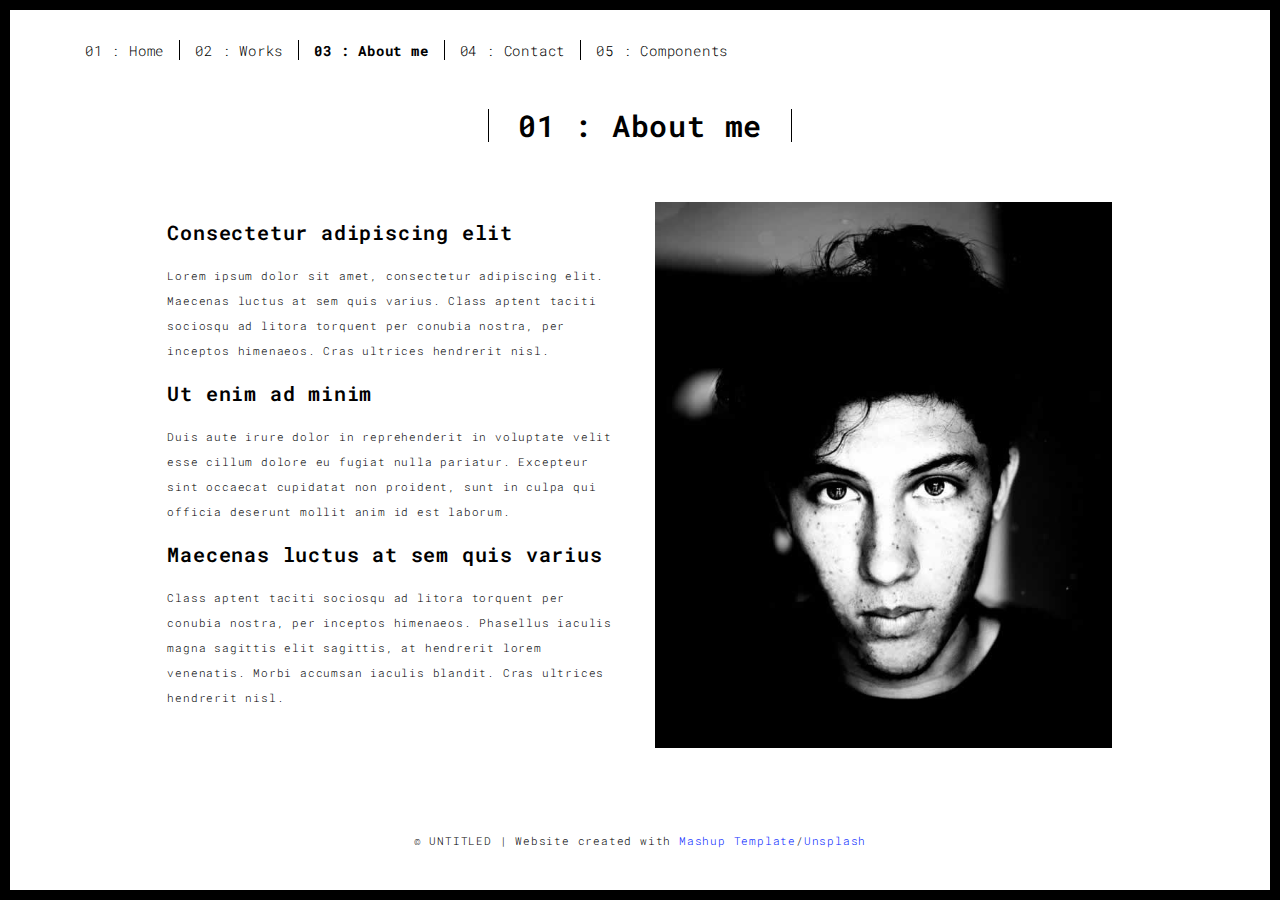
==== about.html @ b0fdd7c4 "first commit" ====
<!DOCTYPE html>
<html lang="en">

<head>
  <meta charset="UTF-8">
  <meta content="IE=edge" http-equiv="X-UA-Compatible">
  <meta content="width=device-width,initial-scale=1" name="viewport">
  <meta content="description" name="description">
  <meta name="google" content="notranslate" />
  <meta content="Mashup templates have been developped by Orson.io team" name="author">

  <!-- Disable tap highlight on IE -->
  <meta name="msapplication-tap-highlight" content="no">
  
  <link rel="apple-touch-icon" sizes="180x180" href="./assets/apple-icon-180x180.png">
  <link href="./assets/favicon.ico" rel="icon">

  <title>Title page</title>  

<link href="./main.3f6952e4.css" rel="stylesheet"></head>

<body class="">
<div id="site-border-left"></div>
<div id="site-border-right"></div>
<div id="site-border-top"></div>
<div id="site-border-bottom"></div>
 <!-- Add your content of header -->
<header>
  <nav class="navbar  navbar-fixed-top navbar-default">
    <div class="container">
        <button type="button" class="navbar-toggle collapsed" data-toggle="collapse" data-target="#navbar-collapse" aria-expanded="false">
          <span class="sr-only">Toggle navigation</span>
          <span class="icon-bar"></span>
          <span class="icon-bar"></span>
          <span class="icon-bar"></span>
        </button>

      <div class="collapse navbar-collapse" id="navbar-collapse">
        <ul class="nav navbar-nav ">
          <li><a href="./index.html" title="">01 : Home</a></li>
          <li><a href="./works.html" title="">02 : Works</a></li>
          <li><a href="./about.html" title="">03 : About me</a></li>
          <li><a href="./contact.html" title="">04 : Contact</a></li>
          <li><a href="./components.html" title="">05 : Components</a></li>
        </ul>


      </div> 
    </div>
  </nav>
</header>

<div class="section-container">
    <div class="container">
      <div class="row">
        <div class="col-xs-12">
          <div class="section-container-spacer text-center">
            <h1 class="h2">01 : About me</h1>
          </div>
          
          <div class="row">
            <div class="col-md-10 col-md-offset-1">
              <div class="row">
                <div class="col-xs-12 col-md-6">
                  <h3>Consectetur adipiscing elit</h3>
                  <p>Lorem ipsum dolor sit amet, consectetur adipiscing elit. Maecenas luctus at sem quis varius. 
                  Class aptent taciti sociosqu ad litora torquent per conubia nostra, per inceptos himenaeos. Cras ultrices hendrerit nisl.</p>
                  <h3>Ut enim ad minim </h3>
                  <p>Duis aute irure dolor in reprehenderit in voluptate velit esse
                  cillum dolore eu fugiat nulla pariatur. Excepteur sint occaecat cupidatat non
                  proident, sunt in culpa qui officia deserunt mollit anim id est laborum. 
                  <h3>Maecenas luctus at sem quis varius</h3>
                  <p>
                  Class aptent taciti sociosqu ad litora torquent per conubia nostra, per inceptos himenaeos. Phasellus iaculis magna sagittis elit sagittis, at hendrerit lorem venenatis. Morbi accumsan iaculis blandit. Cras ultrices hendrerit nisl.</p>
                </div>
                <div class="col-xs-12 col-md-6">
                  <img src="./assets/images/profil.jpg" class="img-responsive" alt="">
                </div>
              </div>
            </div>
          </div>
          
          
       </div>
      </div>
    </div>
  </div>


<footer class="footer-container text-center">
  <div class="container">
    <div class="row">
      <div class="col-xs-12">
        <p>© UNTITLED | Website created with <a href="http://www.mashup-template.com/" title="Create website with free html template">Mashup Template</a>/<a href="https://www.unsplash.com/" title="Beautiful Free Images">Unsplash</a></p>
      </div>
    </div>
  </div>
</footer>

<script>
  document.addEventListener("DOMContentLoaded", function (event) {
     navActivePage();
  });
</script>

<!-- Google Analytics: change UA-XXXXX-X to be your site's ID 

<script>
  (function (i, s, o, g, r, a, m) {
    i['GoogleAnalyticsObject'] = r; i[r] = i[r] || function () {
      (i[r].q = i[r].q || []).push(arguments)
    }, i[r].l = 1 * new Date(); a = s.createElement(o),
      m = s.getElementsByTagName(o)[0]; a.async = 1; a.src = g; m.parentNode.insertBefore(a, m)
  })(window, document, 'script', '//www.google-analytics.com/analytics.js', 'ga');
  ga('create', 'UA-XXXXX-X', 'auto');
  ga('send', 'pageview');
</script>

--> <script type="text/javascript" src="./main.70a66962.js"></script></body>

</html>
---- main.3f6952e4.css ----
@import url(https://fonts.googleapis.com/css?family=Roboto:900|Roboto+Mono:300,400,700);@import url(https://maxcdn.bootstrapcdn.com/font-awesome/4.7.0/css/font-awesome.min.css);/*!
 * Bootstrap v3.3.7 (http://getbootstrap.com)
 * Copyright 2011-2016 Twitter, Inc.
 * Licensed under MIT (https://github.com/twbs/bootstrap/blob/master/LICENSE)
 */
/*! normalize.css v3.0.3 | MIT License | github.com/necolas/normalize.css */html{font-family:sans-serif;-ms-text-size-adjust:100%;-webkit-text-size-adjust:100%}body{margin:0}article,aside,details,figcaption,figure,footer,header,hgroup,main,menu,nav,section,summary{display:block}audio,canvas,progress,video{display:inline-block;vertical-align:baseline}audio:not([controls]){display:none;height:0}[hidden],template{display:none}a{background-color:transparent}a:active,a:hover{outline:0}abbr[title]{border-bottom:1px dotted}b,strong{font-weight:700}dfn{font-style:italic}h1{font-size:2em;margin:.67em 0}mark{background:#ff0;color:#000}small{font-size:80%}sub,sup{font-size:75%;line-height:0;position:relative;vertical-align:baseline}sup{top:-.5em}sub{bottom:-.25em}img{border:0}svg:not(:root){overflow:hidden}figure{margin:1em 40px}hr{box-sizing:content-box;height:0}pre{overflow:auto}code,kbd,pre,samp{font-family:monospace,monospace;font-size:1em}button,input,optgroup,select,textarea{color:inherit;font:inherit;margin:0}button{overflow:visible}button,select{text-transform:none}button,html input[type=button],input[type=reset],input[type=submit]{-webkit-appearance:button;cursor:pointer}button[disabled],html input[disabled]{cursor:default}button::-moz-focus-inner,input::-moz-focus-inner{border:0;padding:0}input{line-height:normal}input[type=checkbox],input[type=radio]{box-sizing:border-box;padding:0}input[type=number]::-webkit-inner-spin-button,input[type=number]::-webkit-outer-spin-button{height:auto}input[type=search]{-webkit-appearance:textfield;box-sizing:content-box}input[type=search]::-webkit-search-cancel-button,input[type=search]::-webkit-search-decoration{-webkit-appearance:none}fieldset{border:1px solid silver;margin:0 2px;padding:.35em .625em .75em}textarea{overflow:auto}optgroup{font-weight:700}table{border-collapse:collapse;border-spacing:0}td,th{padding:0}

/*! Source: https://github.com/h5bp/html5-boilerplate/blob/master/src/css/main.css */@media print{*,:after,:before{background:transparent!important;color:#000!important;box-shadow:none!important;text-shadow:none!important}a,a:visited{text-decoration:underline}a[href]:after{content:" (" attr(href) ")"}abbr[title]:after{content:" (" attr(title) ")"}a[href^="#"]:after,a[href^="javascript:"]:after{content:""}blockquote,pre{border:1px solid #999;page-break-inside:avoid}thead{display:table-header-group}img,tr{page-break-inside:avoid}img{max-width:100%!important}h2,h3,p{orphans:3;widows:3}h2,h3{page-break-after:avoid}.navbar{display:none}.btn>.caret,.dropup>.btn>.caret{border-top-color:#000!important}.label{border:1px solid #000}.table{border-collapse:collapse!important}.table td,.table th{background-color:#fff!important}.table-bordered td,.table-bordered th{border:1px solid #ddd!important}}*,:after,:before{-webkit-box-sizing:border-box;-moz-box-sizing:border-box;box-sizing:border-box}html{font-size:10px;-webkit-tap-highlight-color:transparent}body{font-family:Roboto Mono,Helvetica,Arial,sans-serif;font-size:11px;line-height:1.78;color:#000;background-color:#fff}button,input,select,textarea{font-family:inherit;font-size:inherit;line-height:inherit}a{color:#001aff;text-decoration:none}a:focus,a:hover{color:#0012b3;text-decoration:underline}a:focus{outline:5px auto -webkit-focus-ring-color;outline-offset:-2px}figure{margin:0}img{vertical-align:middle}.img-responsive{display:block;width:100%;height:auto}.img-rounded{border-radius:0}.img-thumbnail{padding:4px;line-height:1.78;background-color:#fff;border:1px solid #ddd;border-radius:0;-webkit-transition:all .2s ease-in-out;-o-transition:all .2s ease-in-out;transition:all .2s ease-in-out;display:inline-block;max-width:100%;height:auto}.img-circle{border-radius:50%}hr{margin-top:19px;margin-bottom:19px;border:0;border-top:1px solid #eee}.sr-only{position:absolute;width:1px;height:1px;margin:-1px;padding:0;overflow:hidden;clip:rect(0,0,0,0);border:0}.sr-only-focusable:active,.sr-only-focusable:focus{position:static;width:auto;height:auto;margin:0;overflow:visible;clip:auto}[role=button]{cursor:pointer}.h1,.h2,.h3,.h4,.h5,.h6,h1,h2,h3,h4,h5,h6{font-family:Roboto Mono,Helvetica,Arial,sans-serif;font-weight:600;line-height:1.1;color:#000}.h1 .small,.h1 small,.h2 .small,.h2 small,.h3 .small,.h3 small,.h4 .small,.h4 small,.h5 .small,.h5 small,.h6 .small,.h6 small,h1 .small,h1 small,h2 .small,h2 small,h3 .small,h3 small,h4 .small,h4 small,h5 .small,h5 small,h6 .small,h6 small{font-weight:400;line-height:1;color:#777}.h1,.h2,.h3,h1,h2,h3{margin-top:19px;margin-bottom:9.5px}.h1 .small,.h1 small,.h2 .small,.h2 small,.h3 .small,.h3 small,h1 .small,h1 small,h2 .small,h2 small,h3 .small,h3 small{font-size:65%}.h4,.h5,.h6,h4,h5,h6{margin-top:9.5px;margin-bottom:9.5px}.h4 .small,.h4 small,.h5 .small,.h5 small,.h6 .small,.h6 small,h4 .small,h4 small,h5 .small,h5 small,h6 .small,h6 small{font-size:75%}.h1,h1{font-size:70px}.h2,h2{font-size:30px}.h3,h3{font-size:20px}.h4,.h5,h4,h5{font-size:11px}.h6,h6{font-size:10px}p{margin:0 0 9.5px}.lead{margin-bottom:19px;font-size:12px;font-weight:300;line-height:1.4}@media (min-width:768px){.lead{font-size:16.5px}}.small,small{font-size:90%}.mark,mark{background-color:#fcf8e3;padding:.2em}.text-left{text-align:left}.text-right{text-align:right}.text-center{text-align:center}.text-justify{text-align:justify}.text-nowrap{white-space:nowrap}.text-lowercase{text-transform:lowercase}.initialism,.text-uppercase{text-transform:uppercase}.text-capitalize{text-transform:capitalize}.text-muted{color:#777}.text-primary{color:#001aff}a.text-primary:focus,a.text-primary:hover{color:#0015cc}.text-success{color:#fff}a.text-success:focus,a.text-success:hover{color:#e6e6e6}.text-info{color:#31708f}a.text-info:focus,a.text-info:hover{color:#245269}.text-warning{color:#8a6d3b}a.text-warning:focus,a.text-warning:hover{color:#66512c}.text-danger{color:#fff}a.text-danger:focus,a.text-danger:hover{color:#e6e6e6}.bg-primary{color:#fff;background-color:#001aff}a.bg-primary:focus,a.bg-primary:hover{background-color:#0015cc}.bg-success,a.bg-success:focus,a.bg-success:hover{background-color:#000}.bg-info{background-color:#d9edf7}a.bg-info:focus,a.bg-info:hover{background-color:#afd9ee}.bg-warning{background-color:#fcf8e3}a.bg-warning:focus,a.bg-warning:hover{background-color:#f7ecb5}.bg-danger{background-color:red}a.bg-danger:focus,a.bg-danger:hover{background-color:#c00}.page-header{padding-bottom:8.5px;margin:38px 0 19px;border-bottom:1px solid #eee}ol,ul{margin-top:0;margin-bottom:9.5px}ol ol,ol ul,ul ol,ul ul{margin-bottom:0}.list-inline,.list-unstyled{padding-left:0;list-style:none}.list-inline{margin-left:-5px}.list-inline>li{display:inline-block;padding-left:5px;padding-right:5px}dl{margin-top:0;margin-bottom:19px}dd,dt{line-height:1.78}dt{font-weight:700}dd{margin-left:0}.dl-horizontal dd:after,.dl-horizontal dd:before{content:" ";display:table}.dl-horizontal dd:after{clear:both}@media (min-width:768px){.dl-horizontal dt{float:left;width:160px;clear:left;text-align:right;overflow:hidden;text-overflow:ellipsis;white-space:nowrap}.dl-horizontal dd{margin-left:180px}}abbr[data-original-title],abbr[title]{cursor:help;border-bottom:1px dotted #777}.initialism{font-size:90%}blockquote{padding:9.5px 19px;margin:0 0 19px;font-size:13.75px;border-left:5px solid #eee}blockquote ol:last-child,blockquote p:last-child,blockquote ul:last-child{margin-bottom:0}blockquote .small,blockquote footer,blockquote small{display:block;font-size:80%;line-height:1.78;color:#777}blockquote .small:before,blockquote footer:before,blockquote small:before{content:"\2014   \A0"}.blockquote-reverse,blockquote.pull-right{padding-right:15px;padding-left:0;border-right:5px solid #eee;border-left:0;text-align:right}.blockquote-reverse .small:before,.blockquote-reverse footer:before,.blockquote-reverse small:before,blockquote.pull-right .small:before,blockquote.pull-right footer:before,blockquote.pull-right small:before{content:""}.blockquote-reverse .small:after,.blockquote-reverse footer:after,.blockquote-reverse small:after,blockquote.pull-right .small:after,blockquote.pull-right footer:after,blockquote.pull-right small:after{content:"\A0   \2014"}address{margin-bottom:19px;font-style:normal;line-height:1.78}code,kbd,pre,samp{font-family:Menlo,Monaco,Consolas,Courier New,monospace}code{color:#c7254e;background-color:#f9f2f4}code,kbd{padding:2px 4px;font-size:90%;border-radius:0}kbd{color:#fff;background-color:#333;box-shadow:inset 0 -1px 0 rgba(0,0,0,.25)}kbd kbd{padding:0;font-size:100%;font-weight:700;box-shadow:none}pre{display:block;padding:9px;margin:0 0 9.5px;font-size:10px;line-height:1.78;word-break:break-all;word-wrap:break-word;color:#333;background-color:#f5f5f5;border:1px solid #ccc;border-radius:0}pre code{padding:0;font-size:inherit;color:inherit;white-space:pre-wrap;background-color:transparent;border-radius:0}.pre-scrollable{max-height:340px;overflow-y:scroll}.container{margin-right:auto;margin-left:auto;padding-left:15px;padding-right:15px}.container:after,.container:before{content:" ";display:table}.container:after{clear:both}@media (min-width:768px){.container{width:750px}}@media (min-width:992px){.container{width:970px}}@media (min-width:1200px){.container{width:1170px}}.container-fluid{margin-right:auto;margin-left:auto;padding-left:15px;padding-right:15px}.container-fluid:after,.container-fluid:before{content:" ";display:table}.container-fluid:after{clear:both}.row{margin-left:-15px;margin-right:-15px}.row:after,.row:before{content:" ";display:table}.row:after{clear:both}.col-lg-1,.col-lg-2,.col-lg-3,.col-lg-4,.col-lg-5,.col-lg-6,.col-lg-7,.col-lg-8,.col-lg-9,.col-lg-10,.col-lg-11,.col-lg-12,.col-md-1,.col-md-2,.col-md-3,.col-md-4,.col-md-5,.col-md-6,.col-md-7,.col-md-8,.col-md-9,.col-md-10,.col-md-11,.col-md-12,.col-sm-1,.col-sm-2,.col-sm-3,.col-sm-4,.col-sm-5,.col-sm-6,.col-sm-7,.col-sm-8,.col-sm-9,.col-sm-10,.col-sm-11,.col-sm-12,.col-xs-1,.col-xs-2,.col-xs-3,.col-xs-4,.col-xs-5,.col-xs-6,.col-xs-7,.col-xs-8,.col-xs-9,.col-xs-10,.col-xs-11,.col-xs-12{position:relative;min-height:1px;padding-left:15px;padding-right:15px}.col-xs-1,.col-xs-2,.col-xs-3,.col-xs-4,.col-xs-5,.col-xs-6,.col-xs-7,.col-xs-8,.col-xs-9,.col-xs-10,.col-xs-11,.col-xs-12{float:left}.col-xs-1{width:8.33333%}.col-xs-2{width:16.66667%}.col-xs-3{width:25%}.col-xs-4{width:33.33333%}.col-xs-5{width:41.66667%}.col-xs-6{width:50%}.col-xs-7{width:58.33333%}.col-xs-8{width:66.66667%}.col-xs-9{width:75%}.col-xs-10{width:83.33333%}.col-xs-11{width:91.66667%}.col-xs-12{width:100%}.col-xs-pull-0{right:auto}.col-xs-pull-1{right:8.33333%}.col-xs-pull-2{right:16.66667%}.col-xs-pull-3{right:25%}.col-xs-pull-4{right:33.33333%}.col-xs-pull-5{right:41.66667%}.col-xs-pull-6{right:50%}.col-xs-pull-7{right:58.33333%}.col-xs-pull-8{right:66.66667%}.col-xs-pull-9{right:75%}.col-xs-pull-10{right:83.33333%}.col-xs-pull-11{right:91.66667%}.col-xs-pull-12{right:100%}.col-xs-push-0{left:auto}.col-xs-push-1{left:8.33333%}.col-xs-push-2{left:16.66667%}.col-xs-push-3{left:25%}.col-xs-push-4{left:33.33333%}.col-xs-push-5{left:41.66667%}.col-xs-push-6{left:50%}.col-xs-push-7{left:58.33333%}.col-xs-push-8{left:66.66667%}.col-xs-push-9{left:75%}.col-xs-push-10{left:83.33333%}.col-xs-push-11{left:91.66667%}.col-xs-push-12{left:100%}.col-xs-offset-0{margin-left:0}.col-xs-offset-1{margin-left:8.33333%}.col-xs-offset-2{margin-left:16.66667%}.col-xs-offset-3{margin-left:25%}.col-xs-offset-4{margin-left:33.33333%}.col-xs-offset-5{margin-left:41.66667%}.col-xs-offset-6{margin-left:50%}.col-xs-offset-7{margin-left:58.33333%}.col-xs-offset-8{margin-left:66.66667%}.col-xs-offset-9{margin-left:75%}.col-xs-offset-10{margin-left:83.33333%}.col-xs-offset-11{margin-left:91.66667%}.col-xs-offset-12{margin-left:100%}@media (min-width:768px){.col-sm-1,.col-sm-2,.col-sm-3,.col-sm-4,.col-sm-5,.col-sm-6,.col-sm-7,.col-sm-8,.col-sm-9,.col-sm-10,.col-sm-11,.col-sm-12{float:left}.col-sm-1{width:8.33333%}.col-sm-2{width:16.66667%}.col-sm-3{width:25%}.col-sm-4{width:33.33333%}.col-sm-5{width:41.66667%}.col-sm-6{width:50%}.col-sm-7{width:58.33333%}.col-sm-8{width:66.66667%}.col-sm-9{width:75%}.col-sm-10{width:83.33333%}.col-sm-11{width:91.66667%}.col-sm-12{width:100%}.col-sm-pull-0{right:auto}.col-sm-pull-1{right:8.33333%}.col-sm-pull-2{right:16.66667%}.col-sm-pull-3{right:25%}.col-sm-pull-4{right:33.33333%}.col-sm-pull-5{right:41.66667%}.col-sm-pull-6{right:50%}.col-sm-pull-7{right:58.33333%}.col-sm-pull-8{right:66.66667%}.col-sm-pull-9{right:75%}.col-sm-pull-10{right:83.33333%}.col-sm-pull-11{right:91.66667%}.col-sm-pull-12{right:100%}.col-sm-push-0{left:auto}.col-sm-push-1{left:8.33333%}.col-sm-push-2{left:16.66667%}.col-sm-push-3{left:25%}.col-sm-push-4{left:33.33333%}.col-sm-push-5{left:41.66667%}.col-sm-push-6{left:50%}.col-sm-push-7{left:58.33333%}.col-sm-push-8{left:66.66667%}.col-sm-push-9{left:75%}.col-sm-push-10{left:83.33333%}.col-sm-push-11{left:91.66667%}.col-sm-push-12{left:100%}.col-sm-offset-0{margin-left:0}.col-sm-offset-1{margin-left:8.33333%}.col-sm-offset-2{margin-left:16.66667%}.col-sm-offset-3{margin-left:25%}.col-sm-offset-4{margin-left:33.33333%}.col-sm-offset-5{margin-left:41.66667%}.col-sm-offset-6{margin-left:50%}.col-sm-offset-7{margin-left:58.33333%}.col-sm-offset-8{margin-left:66.66667%}.col-sm-offset-9{margin-left:75%}.col-sm-offset-10{margin-left:83.33333%}.col-sm-offset-11{margin-left:91.66667%}.col-sm-offset-12{margin-left:100%}}@media (min-width:992px){.col-md-1,.col-md-2,.col-md-3,.col-md-4,.col-md-5,.col-md-6,.col-md-7,.col-md-8,.col-md-9,.col-md-10,.col-md-11,.col-md-12{float:left}.col-md-1{width:8.33333%}.col-md-2{width:16.66667%}.col-md-3{width:25%}.col-md-4{width:33.33333%}.col-md-5{width:41.66667%}.col-md-6{width:50%}.col-md-7{width:58.33333%}.col-md-8{width:66.66667%}.col-md-9{width:75%}.col-md-10{width:83.33333%}.col-md-11{width:91.66667%}.col-md-12{width:100%}.col-md-pull-0{right:auto}.col-md-pull-1{right:8.33333%}.col-md-pull-2{right:16.66667%}.col-md-pull-3{right:25%}.col-md-pull-4{right:33.33333%}.col-md-pull-5{right:41.66667%}.col-md-pull-6{right:50%}.col-md-pull-7{right:58.33333%}.col-md-pull-8{right:66.66667%}.col-md-pull-9{right:75%}.col-md-pull-10{right:83.33333%}.col-md-pull-11{right:91.66667%}.col-md-pull-12{right:100%}.col-md-push-0{left:auto}.col-md-push-1{left:8.33333%}.col-md-push-2{left:16.66667%}.col-md-push-3{left:25%}.col-md-push-4{left:33.33333%}.col-md-push-5{left:41.66667%}.col-md-push-6{left:50%}.col-md-push-7{left:58.33333%}.col-md-push-8{left:66.66667%}.col-md-push-9{left:75%}.col-md-push-10{left:83.33333%}.col-md-push-11{left:91.66667%}.col-md-push-12{left:100%}.col-md-offset-0{margin-left:0}.col-md-offset-1{margin-left:8.33333%}.col-md-offset-2{margin-left:16.66667%}.col-md-offset-3{margin-left:25%}.col-md-offset-4{margin-left:33.33333%}.col-md-offset-5{margin-left:41.66667%}.col-md-offset-6{margin-left:50%}.col-md-offset-7{margin-left:58.33333%}.col-md-offset-8{margin-left:66.66667%}.col-md-offset-9{margin-left:75%}.col-md-offset-10{margin-left:83.33333%}.col-md-offset-11{margin-left:91.66667%}.col-md-offset-12{margin-left:100%}}@media (min-width:1200px){.col-lg-1,.col-lg-2,.col-lg-3,.col-lg-4,.col-lg-5,.col-lg-6,.col-lg-7,.col-lg-8,.col-lg-9,.col-lg-10,.col-lg-11,.col-lg-12{float:left}.col-lg-1{width:8.33333%}.col-lg-2{width:16.66667%}.col-lg-3{width:25%}.col-lg-4{width:33.33333%}.col-lg-5{width:41.66667%}.col-lg-6{width:50%}.col-lg-7{width:58.33333%}.col-lg-8{width:66.66667%}.col-lg-9{width:75%}.col-lg-10{width:83.33333%}.col-lg-11{width:91.66667%}.col-lg-12{width:100%}.col-lg-pull-0{right:auto}.col-lg-pull-1{right:8.33333%}.col-lg-pull-2{right:16.66667%}.col-lg-pull-3{right:25%}.col-lg-pull-4{right:33.33333%}.col-lg-pull-5{right:41.66667%}.col-lg-pull-6{right:50%}.col-lg-pull-7{right:58.33333%}.col-lg-pull-8{right:66.66667%}.col-lg-pull-9{right:75%}.col-lg-pull-10{right:83.33333%}.col-lg-pull-11{right:91.66667%}.col-lg-pull-12{right:100%}.col-lg-push-0{left:auto}.col-lg-push-1{left:8.33333%}.col-lg-push-2{left:16.66667%}.col-lg-push-3{left:25%}.col-lg-push-4{left:33.33333%}.col-lg-push-5{left:41.66667%}.col-lg-push-6{left:50%}.col-lg-push-7{left:58.33333%}.col-lg-push-8{left:66.66667%}.col-lg-push-9{left:75%}.col-lg-push-10{left:83.33333%}.col-lg-push-11{left:91.66667%}.col-lg-push-12{left:100%}.col-lg-offset-0{margin-left:0}.col-lg-offset-1{margin-left:8.33333%}.col-lg-offset-2{margin-left:16.66667%}.col-lg-offset-3{margin-left:25%}.col-lg-offset-4{margin-left:33.33333%}.col-lg-offset-5{margin-left:41.66667%}.col-lg-offset-6{margin-left:50%}.col-lg-offset-7{margin-left:58.33333%}.col-lg-offset-8{margin-left:66.66667%}.col-lg-offset-9{margin-left:75%}.col-lg-offset-10{margin-left:83.33333%}.col-lg-offset-11{margin-left:91.66667%}.col-lg-offset-12{margin-left:100%}}table{background-color:transparent}caption{padding-top:8px;padding-bottom:8px;color:#777}caption,th{text-align:left}.table{width:100%;max-width:100%;margin-bottom:19px}.table>tbody>tr>td,.table>tbody>tr>th,.table>tfoot>tr>td,.table>tfoot>tr>th,.table>thead>tr>td,.table>thead>tr>th{padding:8px;line-height:1.78;vertical-align:top;border-top:1px solid #ddd}.table>thead>tr>th{vertical-align:bottom;border-bottom:2px solid #ddd}.table>caption+thead>tr:first-child>td,.table>caption+thead>tr:first-child>th,.table>colgroup+thead>tr:first-child>td,.table>colgroup+thead>tr:first-child>th,.table>thead:first-child>tr:first-child>td,.table>thead:first-child>tr:first-child>th{border-top:0}.table>tbody+tbody{border-top:2px solid #ddd}.table .table{background-color:#fff}.table-condensed>tbody>tr>td,.table-condensed>tbody>tr>th,.table-condensed>tfoot>tr>td,.table-condensed>tfoot>tr>th,.table-condensed>thead>tr>td,.table-condensed>thead>tr>th{padding:5px}.table-bordered,.table-bordered>tbody>tr>td,.table-bordered>tbody>tr>th,.table-bordered>tfoot>tr>td,.table-bordered>tfoot>tr>th,.table-bordered>thead>tr>td,.table-bordered>thead>tr>th{border:1px solid #ddd}.table-bordered>thead>tr>td,.table-bordered>thead>tr>th{border-bottom-width:2px}.table-striped>tbody>tr:nth-of-type(odd){background-color:#f9f9f9}.table-hover>tbody>tr:hover{background-color:#f5f5f5}table col[class*=col-]{position:static;float:none;display:table-column}table td[class*=col-],table th[class*=col-]{position:static;float:none;display:table-cell}.table>tbody>tr.active>td,.table>tbody>tr.active>th,.table>tbody>tr>td.active,.table>tbody>tr>th.active,.table>tfoot>tr.active>td,.table>tfoot>tr.active>th,.table>tfoot>tr>td.active,.table>tfoot>tr>th.active,.table>thead>tr.active>td,.table>thead>tr.active>th,.table>thead>tr>td.active,.table>thead>tr>th.active{background-color:#f5f5f5}.table-hover>tbody>tr.active:hover>td,.table-hover>tbody>tr.active:hover>th,.table-hover>tbody>tr:hover>.active,.table-hover>tbody>tr>td.active:hover,.table-hover>tbody>tr>th.active:hover{background-color:#e8e8e8}.table-hover>tbody>tr.success:hover>td,.table-hover>tbody>tr.success:hover>th,.table-hover>tbody>tr:hover>.success,.table-hover>tbody>tr>td.success:hover,.table-hover>tbody>tr>th.success:hover,.table>tbody>tr.success>td,.table>tbody>tr.success>th,.table>tbody>tr>td.success,.table>tbody>tr>th.success,.table>tfoot>tr.success>td,.table>tfoot>tr.success>th,.table>tfoot>tr>td.success,.table>tfoot>tr>th.success,.table>thead>tr.success>td,.table>thead>tr.success>th,.table>thead>tr>td.success,.table>thead>tr>th.success{background-color:#000}.table>tbody>tr.info>td,.table>tbody>tr.info>th,.table>tbody>tr>td.info,.table>tbody>tr>th.info,.table>tfoot>tr.info>td,.table>tfoot>tr.info>th,.table>tfoot>tr>td.info,.table>tfoot>tr>th.info,.table>thead>tr.info>td,.table>thead>tr.info>th,.table>thead>tr>td.info,.table>thead>tr>th.info{background-color:#d9edf7}.table-hover>tbody>tr.info:hover>td,.table-hover>tbody>tr.info:hover>th,.table-hover>tbody>tr:hover>.info,.table-hover>tbody>tr>td.info:hover,.table-hover>tbody>tr>th.info:hover{background-color:#c4e3f3}.table>tbody>tr.warning>td,.table>tbody>tr.warning>th,.table>tbody>tr>td.warning,.table>tbody>tr>th.warning,.table>tfoot>tr.warning>td,.table>tfoot>tr.warning>th,.table>tfoot>tr>td.warning,.table>tfoot>tr>th.warning,.table>thead>tr.warning>td,.table>thead>tr.warning>th,.table>thead>tr>td.warning,.table>thead>tr>th.warning{background-color:#fcf8e3}.table-hover>tbody>tr.warning:hover>td,.table-hover>tbody>tr.warning:hover>th,.table-hover>tbody>tr:hover>.warning,.table-hover>tbody>tr>td.warning:hover,.table-hover>tbody>tr>th.warning:hover{background-color:#faf2cc}.table>tbody>tr.danger>td,.table>tbody>tr.danger>th,.table>tbody>tr>td.danger,.table>tbody>tr>th.danger,.table>tfoot>tr.danger>td,.table>tfoot>tr.danger>th,.table>tfoot>tr>td.danger,.table>tfoot>tr>th.danger,.table>thead>tr.danger>td,.table>thead>tr.danger>th,.table>thead>tr>td.danger,.table>thead>tr>th.danger{background-color:red}.table-hover>tbody>tr.danger:hover>td,.table-hover>tbody>tr.danger:hover>th,.table-hover>tbody>tr:hover>.danger,.table-hover>tbody>tr>td.danger:hover,.table-hover>tbody>tr>th.danger:hover{background-color:#e60000}.table-responsive{overflow-x:auto;min-height:.01%}@media screen and (max-width:767px){.table-responsive{width:100%;margin-bottom:14.25px;overflow-y:hidden;-ms-overflow-style:-ms-autohiding-scrollbar;border:1px solid #ddd}.table-responsive>.table{margin-bottom:0}.table-responsive>.table>tbody>tr>td,.table-responsive>.table>tbody>tr>th,.table-responsive>.table>tfoot>tr>td,.table-responsive>.table>tfoot>tr>th,.table-responsive>.table>thead>tr>td,.table-responsive>.table>thead>tr>th{white-space:nowrap}.table-responsive>.table-bordered{border:0}.table-responsive>.table-bordered>tbody>tr>td:first-child,.table-responsive>.table-bordered>tbody>tr>th:first-child,.table-responsive>.table-bordered>tfoot>tr>td:first-child,.table-responsive>.table-bordered>tfoot>tr>th:first-child,.table-responsive>.table-bordered>thead>tr>td:first-child,.table-responsive>.table-bordered>thead>tr>th:first-child{border-left:0}.table-responsive>.table-bordered>tbody>tr>td:last-child,.table-responsive>.table-bordered>tbody>tr>th:last-child,.table-responsive>.table-bordered>tfoot>tr>td:last-child,.table-responsive>.table-bordered>tfoot>tr>th:last-child,.table-responsive>.table-bordered>thead>tr>td:last-child,.table-responsive>.table-bordered>thead>tr>th:last-child{border-right:0}.table-responsive>.table-bordered>tbody>tr:last-child>td,.table-responsive>.table-bordered>tbody>tr:last-child>th,.table-responsive>.table-bordered>tfoot>tr:last-child>td,.table-responsive>.table-bordered>tfoot>tr:last-child>th{border-bottom:0}}fieldset{margin:0;min-width:0}fieldset,legend{padding:0;border:0}legend{display:block;width:100%;margin-bottom:19px;font-size:16.5px;line-height:inherit;color:#333;border-bottom:1px solid #e5e5e5}label{display:inline-block;max-width:100%;margin-bottom:5px;font-weight:700}input[type=search]{-webkit-box-sizing:border-box;-moz-box-sizing:border-box;box-sizing:border-box}input[type=checkbox],input[type=radio]{margin:4px 0 0;margin-top:1px\9;line-height:normal}input[type=file]{display:block}input[type=range]{display:block;width:100%}select[multiple],select[size]{height:auto}input[type=checkbox]:focus,input[type=file]:focus,input[type=radio]:focus{outline:5px auto -webkit-focus-ring-color;outline-offset:-2px}output{padding-top:9px}.form-control,output{display:block;font-size:11px;line-height:1.78;color:#555}.form-control{width:100%;height:40px;padding:8px 14px;background-color:#fff;background-image:none;border:1px solid #000;border-radius:0;-webkit-box-shadow:inset 0 1px 1px rgba(0,0,0,.075);box-shadow:inset 0 1px 1px rgba(0,0,0,.075);-webkit-transition:border-color .15s ease-in-out,box-shadow .15s ease-in-out;-o-transition:border-color ease-in-out .15s,box-shadow ease-in-out .15s;transition:border-color .15s ease-in-out,box-shadow .15s ease-in-out}.form-control:focus{border-color:#66afe9;-webkit-box-shadow:inset 0 1px 1px rgba(0,0,0,.075),0 0 8px rgba(102,175,233,.6);box-shadow:inset 0 1px 1px rgba(0,0,0,.075),0 0 8px rgba(102,175,233,.6)}.form-control::-moz-placeholder{color:#999;opacity:1}.form-control:-ms-input-placeholder{color:#999}.form-control::-webkit-input-placeholder{color:#999}.form-control::-ms-expand{border:0;background-color:transparent}.form-control[disabled],.form-control[readonly],fieldset[disabled] .form-control{background-color:#eee;opacity:1}.form-control[disabled],fieldset[disabled] .form-control{cursor:not-allowed}textarea.form-control{height:auto}input[type=search]{-webkit-appearance:none}@media screen and (-webkit-min-device-pixel-ratio:0){input[type=date].form-control,input[type=datetime-local].form-control,input[type=month].form-control,input[type=time].form-control{line-height:40px}.input-group-sm>.input-group-btn>input[type=date].btn,.input-group-sm>.input-group-btn>input[type=datetime-local].btn,.input-group-sm>.input-group-btn>input[type=month].btn,.input-group-sm>.input-group-btn>input[type=time].btn,.input-group-sm>input[type=date].form-control,.input-group-sm>input[type=date].input-group-addon,.input-group-sm>input[type=datetime-local].form-control,.input-group-sm>input[type=datetime-local].input-group-addon,.input-group-sm>input[type=month].form-control,.input-group-sm>input[type=month].input-group-addon,.input-group-sm>input[type=time].form-control,.input-group-sm>input[type=time].input-group-addon,.input-group-sm input[type=date],.input-group-sm input[type=datetime-local],.input-group-sm input[type=month],.input-group-sm input[type=time],input[type=date].input-sm,input[type=datetime-local].input-sm,input[type=month].input-sm,input[type=time].input-sm{line-height:27px}.input-group-lg>.input-group-btn>input[type=date].btn,.input-group-lg>.input-group-btn>input[type=datetime-local].btn,.input-group-lg>.input-group-btn>input[type=month].btn,.input-group-lg>.input-group-btn>input[type=time].btn,.input-group-lg>input[type=date].form-control,.input-group-lg>input[type=date].input-group-addon,.input-group-lg>input[type=datetime-local].form-control,.input-group-lg>input[type=datetime-local].input-group-addon,.input-group-lg>input[type=month].form-control,.input-group-lg>input[type=month].input-group-addon,.input-group-lg>input[type=time].form-control,.input-group-lg>input[type=time].input-group-addon,.input-group-lg input[type=date],.input-group-lg input[type=datetime-local],.input-group-lg input[type=month],.input-group-lg input[type=time],input[type=date].input-lg,input[type=datetime-local].input-lg,input[type=month].input-lg,input[type=time].input-lg{line-height:41px}}.form-group{margin-bottom:15px}.checkbox,.radio{position:relative;display:block;margin-top:10px;margin-bottom:10px}.checkbox label,.radio label{min-height:19px;padding-left:20px;margin-bottom:0;font-weight:400;cursor:pointer}.checkbox-inline input[type=checkbox],.checkbox input[type=checkbox],.radio-inline input[type=radio],.radio input[type=radio]{position:absolute;margin-left:-20px;margin-top:4px\9}.checkbox+.checkbox,.radio+.radio{margin-top:-5px}.checkbox-inline,.radio-inline{position:relative;display:inline-block;padding-left:20px;margin-bottom:0;vertical-align:middle;font-weight:400;cursor:pointer}.checkbox-inline+.checkbox-inline,.radio-inline+.radio-inline{margin-top:0;margin-left:10px}.checkbox-inline.disabled,.checkbox.disabled label,.radio-inline.disabled,.radio.disabled label,fieldset[disabled] .checkbox-inline,fieldset[disabled] .checkbox label,fieldset[disabled] .radio-inline,fieldset[disabled] .radio label,fieldset[disabled] input[type=checkbox],fieldset[disabled] input[type=radio],input[type=checkbox].disabled,input[type=checkbox][disabled],input[type=radio].disabled,input[type=radio][disabled]{cursor:not-allowed}.form-control-static{padding-top:9px;padding-bottom:9px;margin-bottom:0;min-height:30px}.form-control-static.input-lg,.form-control-static.input-sm,.input-group-lg>.form-control-static.form-control,.input-group-lg>.form-control-static.input-group-addon,.input-group-lg>.input-group-btn>.form-control-static.btn,.input-group-sm>.form-control-static.form-control,.input-group-sm>.form-control-static.input-group-addon,.input-group-sm>.input-group-btn>.form-control-static.btn{padding-left:0;padding-right:0}.input-group-sm>.form-control,.input-group-sm>.input-group-addon,.input-group-sm>.input-group-btn>.btn,.input-sm{height:27px;padding:5px 10px;font-size:10px;line-height:1.5;border-radius:0}.input-group-sm>.input-group-btn>select.btn,.input-group-sm>select.form-control,.input-group-sm>select.input-group-addon,select.input-sm{height:27px;line-height:27px}.input-group-sm>.input-group-btn>select[multiple].btn,.input-group-sm>.input-group-btn>textarea.btn,.input-group-sm>select[multiple].form-control,.input-group-sm>select[multiple].input-group-addon,.input-group-sm>textarea.form-control,.input-group-sm>textarea.input-group-addon,select[multiple].input-sm,textarea.input-sm{height:auto}.form-group-sm .form-control{height:27px;padding:5px 10px;font-size:10px;line-height:1.5;border-radius:0}.form-group-sm select.form-control{height:27px;line-height:27px}.form-group-sm select[multiple].form-control,.form-group-sm textarea.form-control{height:auto}.form-group-sm .form-control-static{height:27px;min-height:29px;padding:6px 10px;font-size:10px;line-height:1.5}.input-group-lg>.form-control,.input-group-lg>.input-group-addon,.input-group-lg>.input-group-btn>.btn,.input-lg{height:41px;padding:10px 16px;font-size:14px;line-height:1.33333;border-radius:0}.input-group-lg>.input-group-btn>select.btn,.input-group-lg>select.form-control,.input-group-lg>select.input-group-addon,select.input-lg{height:41px;line-height:41px}.input-group-lg>.input-group-btn>select[multiple].btn,.input-group-lg>.input-group-btn>textarea.btn,.input-group-lg>select[multiple].form-control,.input-group-lg>select[multiple].input-group-addon,.input-group-lg>textarea.form-control,.input-group-lg>textarea.input-group-addon,select[multiple].input-lg,textarea.input-lg{height:auto}.form-group-lg .form-control{height:41px;padding:10px 16px;font-size:14px;line-height:1.33333;border-radius:0}.form-group-lg select.form-control{height:41px;line-height:41px}.form-group-lg select[multiple].form-control,.form-group-lg textarea.form-control{height:auto}.form-group-lg .form-control-static{height:41px;min-height:33px;padding:11px 16px;font-size:14px;line-height:1.33333}.has-feedback{position:relative}.has-feedback .form-control{padding-right:50px}.form-control-feedback{position:absolute;top:0;right:0;z-index:2;display:block;width:40px;height:40px;line-height:40px;text-align:center;pointer-events:none}.form-group-lg .form-control+.form-control-feedback,.input-group-lg+.form-control-feedback,.input-group-lg>.form-control+.form-control-feedback,.input-group-lg>.input-group-addon+.form-control-feedback,.input-group-lg>.input-group-btn>.btn+.form-control-feedback,.input-lg+.form-control-feedback{width:41px;height:41px;line-height:41px}.form-group-sm .form-control+.form-control-feedback,.input-group-sm+.form-control-feedback,.input-group-sm>.form-control+.form-control-feedback,.input-group-sm>.input-group-addon+.form-control-feedback,.input-group-sm>.input-group-btn>.btn+.form-control-feedback,.input-sm+.form-control-feedback{width:27px;height:27px;line-height:27px}.has-success .checkbox,.has-success .checkbox-inline,.has-success.checkbox-inline label,.has-success.checkbox label,.has-success .control-label,.has-success .help-block,.has-success .radio,.has-success .radio-inline,.has-success.radio-inline label,.has-success.radio label{color:#fff}.has-success .form-control{border-color:#fff;-webkit-box-shadow:inset 0 1px 1px rgba(0,0,0,.075);box-shadow:inset 0 1px 1px rgba(0,0,0,.075)}.has-success .form-control:focus{border-color:#e6e6e6;-webkit-box-shadow:inset 0 1px 1px rgba(0,0,0,.075),0 0 6px #fff;box-shadow:inset 0 1px 1px rgba(0,0,0,.075),0 0 6px #fff}.has-success .input-group-addon{color:#fff;border-color:#fff;background-color:#000}.has-success .form-control-feedback{color:#fff}.has-warning .checkbox,.has-warning .checkbox-inline,.has-warning.checkbox-inline label,.has-warning.checkbox label,.has-warning .control-label,.has-warning .help-block,.has-warning .radio,.has-warning .radio-inline,.has-warning.radio-inline label,.has-warning.radio label{color:#8a6d3b}.has-warning .form-control{border-color:#8a6d3b;-webkit-box-shadow:inset 0 1px 1px rgba(0,0,0,.075);box-shadow:inset 0 1px 1px rgba(0,0,0,.075)}.has-warning .form-control:focus{border-color:#66512c;-webkit-box-shadow:inset 0 1px 1px rgba(0,0,0,.075),0 0 6px #c0a16b;box-shadow:inset 0 1px 1px rgba(0,0,0,.075),0 0 6px #c0a16b}.has-warning .input-group-addon{color:#8a6d3b;border-color:#8a6d3b;background-color:#fcf8e3}.has-warning .form-control-feedback{color:#8a6d3b}.has-error .checkbox,.has-error .checkbox-inline,.has-error.checkbox-inline label,.has-error.checkbox label,.has-error .control-label,.has-error .help-block,.has-error .radio,.has-error .radio-inline,.has-error.radio-inline label,.has-error.radio label{color:#fff}.has-error .form-control{border-color:#fff;-webkit-box-shadow:inset 0 1px 1px rgba(0,0,0,.075);box-shadow:inset 0 1px 1px rgba(0,0,0,.075)}.has-error .form-control:focus{border-color:#e6e6e6;-webkit-box-shadow:inset 0 1px 1px rgba(0,0,0,.075),0 0 6px #fff;box-shadow:inset 0 1px 1px rgba(0,0,0,.075),0 0 6px #fff}.has-error .input-group-addon{color:#fff;border-color:#fff;background-color:red}.has-error .form-control-feedback{color:#fff}.has-feedback label~.form-control-feedback{top:24px}.has-feedback label.sr-only~.form-control-feedback{top:0}.help-block{display:block;margin-top:5px;margin-bottom:10px;color:#404040}@media (min-width:768px){.form-inline .form-group{display:inline-block;margin-bottom:0;vertical-align:middle}.form-inline .form-control{display:inline-block;width:auto;vertical-align:middle}.form-inline .form-control-static{display:inline-block}.form-inline .input-group{display:inline-table;vertical-align:middle}.form-inline .input-group .form-control,.form-inline .input-group .input-group-addon,.form-inline .input-group .input-group-btn{width:auto}.form-inline .input-group>.form-control{width:100%}.form-inline .control-label{margin-bottom:0;vertical-align:middle}.form-inline .checkbox,.form-inline .radio{display:inline-block;margin-top:0;margin-bottom:0;vertical-align:middle}.form-inline .checkbox label,.form-inline .radio label{padding-left:0}.form-inline .checkbox input[type=checkbox],.form-inline .radio input[type=radio]{position:relative;margin-left:0}.form-inline .has-feedback .form-control-feedback{top:0}}.form-horizontal .checkbox,.form-horizontal .checkbox-inline,.form-horizontal .radio,.form-horizontal .radio-inline{margin-top:0;margin-bottom:0;padding-top:9px}.form-horizontal .checkbox,.form-horizontal .radio{min-height:28px}.form-horizontal .form-group{margin-left:-15px;margin-right:-15px}.form-horizontal .form-group:after,.form-horizontal .form-group:before{content:" ";display:table}.form-horizontal .form-group:after{clear:both}@media (min-width:768px){.form-horizontal .control-label{text-align:right;margin-bottom:0;padding-top:9px}}.form-horizontal .has-feedback .form-control-feedback{right:15px}@media (min-width:768px){.form-horizontal .form-group-lg .control-label{padding-top:11px;font-size:14px}}@media (min-width:768px){.form-horizontal .form-group-sm .control-label{padding-top:6px;font-size:10px}}.btn{display:inline-block;margin-bottom:0;font-weight:400;text-align:center;vertical-align:middle;touch-action:manipulation;cursor:pointer;background-image:none;border:1px solid transparent;white-space:nowrap;padding:8px 14px;font-size:11px;line-height:1.78;border-radius:0;-webkit-user-select:none;-moz-user-select:none;-ms-user-select:none;user-select:none}.btn.active.focus,.btn.active:focus,.btn.focus,.btn:active.focus,.btn:active:focus,.btn:focus{outline:5px auto -webkit-focus-ring-color;outline-offset:-2px}.btn.focus,.btn:focus,.btn:hover{color:#000;text-decoration:none}.btn.active,.btn:active{outline:0;background-image:none;-webkit-box-shadow:inset 0 3px 5px rgba(0,0,0,.125);box-shadow:inset 0 3px 5px rgba(0,0,0,.125)}.btn.disabled,.btn[disabled],fieldset[disabled] .btn{cursor:not-allowed;opacity:.65;filter:alpha(opacity=65);-webkit-box-shadow:none;box-shadow:none}a.btn.disabled,fieldset[disabled] a.btn{pointer-events:none}.btn-default,.btn-default.active,.btn-default.active.focus,.btn-default.active:focus,.btn-default.active:hover,.btn-default.focus,.btn-default:active,.btn-default:active.focus,.btn-default:active:focus,.btn-default:active:hover,.btn-default:focus,.btn-default:hover,.open>.btn-default.dropdown-toggle,.open>.btn-default.dropdown-toggle.focus,.open>.btn-default.dropdown-toggle:focus,.open>.btn-default.dropdown-toggle:hover{color:#000;background-color:transparent;border-color:#000}.btn-default.active,.btn-default:active,.open>.btn-default.dropdown-toggle{background-image:none}.btn-default.disabled.focus,.btn-default.disabled:focus,.btn-default.disabled:hover,.btn-default[disabled].focus,.btn-default[disabled]:focus,.btn-default[disabled]:hover,fieldset[disabled] .btn-default.focus,fieldset[disabled] .btn-default:focus,fieldset[disabled] .btn-default:hover{background-color:transparent;border-color:#000}.btn-default .badge{color:transparent;background-color:#000}.btn-primary{color:#001aff;background-color:transparent;border-color:#001aff}.btn-primary.focus,.btn-primary:focus{color:#001aff;background-color:transparent;border-color:#000d80}.btn-primary.active,.btn-primary:active,.btn-primary:hover,.open>.btn-primary.dropdown-toggle{color:#001aff;background-color:transparent;border-color:#0014c2}.btn-primary.active.focus,.btn-primary.active:focus,.btn-primary.active:hover,.btn-primary:active.focus,.btn-primary:active:focus,.btn-primary:active:hover,.open>.btn-primary.dropdown-toggle.focus,.open>.btn-primary.dropdown-toggle:focus,.open>.btn-primary.dropdown-toggle:hover{color:#001aff;background-color:transparent;border-color:#000d80}.btn-primary.active,.btn-primary:active,.open>.btn-primary.dropdown-toggle{background-image:none}.btn-primary.disabled.focus,.btn-primary.disabled:focus,.btn-primary.disabled:hover,.btn-primary[disabled].focus,.btn-primary[disabled]:focus,.btn-primary[disabled]:hover,fieldset[disabled] .btn-primary.focus,fieldset[disabled] .btn-primary:focus,fieldset[disabled] .btn-primary:hover{background-color:transparent;border-color:#001aff}.btn-primary .badge{color:transparent;background-color:#001aff}.btn-success{color:#5cb85c;background-color:transparent;border-color:#5cb85c}.btn-success.focus,.btn-success:focus{color:#5cb85c;background-color:transparent;border-color:#2d672d}.btn-success.active,.btn-success:active,.btn-success:hover,.open>.btn-success.dropdown-toggle{color:#5cb85c;background-color:transparent;border-color:#419641}.btn-success.active.focus,.btn-success.active:focus,.btn-success.active:hover,.btn-success:active.focus,.btn-success:active:focus,.btn-success:active:hover,.open>.btn-success.dropdown-toggle.focus,.open>.btn-success.dropdown-toggle:focus,.open>.btn-success.dropdown-toggle:hover{color:#5cb85c;background-color:transparent;border-color:#2d672d}.btn-success.active,.btn-success:active,.open>.btn-success.dropdown-toggle{background-image:none}.btn-success.disabled.focus,.btn-success.disabled:focus,.btn-success.disabled:hover,.btn-success[disabled].focus,.btn-success[disabled]:focus,.btn-success[disabled]:hover,fieldset[disabled] .btn-success.focus,fieldset[disabled] .btn-success:focus,fieldset[disabled] .btn-success:hover{background-color:transparent;border-color:#5cb85c}.btn-success .badge{color:transparent;background-color:#5cb85c}.btn-info{border-color:#5bc0de}.btn-info,.btn-info.focus,.btn-info:focus{color:#5bc0de;background-color:transparent}.btn-info.focus,.btn-info:focus{border-color:#1f7e9a}.btn-info.active,.btn-info:active,.btn-info:hover,.open>.btn-info.dropdown-toggle{color:#5bc0de;background-color:transparent;border-color:#2aabd2}.btn-info.active.focus,.btn-info.active:focus,.btn-info.active:hover,.btn-info:active.focus,.btn-info:active:focus,.btn-info:active:hover,.open>.btn-info.dropdown-toggle.focus,.open>.btn-info.dropdown-toggle:focus,.open>.btn-info.dropdown-toggle:hover{color:#5bc0de;background-color:transparent;border-color:#1f7e9a}.btn-info.active,.btn-info:active,.open>.btn-info.dropdown-toggle{background-image:none}.btn-info.disabled.focus,.btn-info.disabled:focus,.btn-info.disabled:hover,.btn-info[disabled].focus,.btn-info[disabled]:focus,.btn-info[disabled]:hover,fieldset[disabled] .btn-info.focus,fieldset[disabled] .btn-info:focus,fieldset[disabled] .btn-info:hover{background-color:transparent;border-color:#5bc0de}.btn-info .badge{color:transparent;background-color:#5bc0de}.btn-warning{color:#f0ad4e;background-color:transparent;border-color:#f0ad4e}.btn-warning.focus,.btn-warning:focus{color:#f0ad4e;background-color:transparent;border-color:#b06d0f}.btn-warning.active,.btn-warning:active,.btn-warning:hover,.open>.btn-warning.dropdown-toggle{color:#f0ad4e;background-color:transparent;border-color:#eb9316}.btn-warning.active.focus,.btn-warning.active:focus,.btn-warning.active:hover,.btn-warning:active.focus,.btn-warning:active:focus,.btn-warning:active:hover,.open>.btn-warning.dropdown-toggle.focus,.open>.btn-warning.dropdown-toggle:focus,.open>.btn-warning.dropdown-toggle:hover{color:#f0ad4e;background-color:transparent;border-color:#b06d0f}.btn-warning.active,.btn-warning:active,.open>.btn-warning.dropdown-toggle{background-image:none}.btn-warning.disabled.focus,.btn-warning.disabled:focus,.btn-warning.disabled:hover,.btn-warning[disabled].focus,.btn-warning[disabled]:focus,.btn-warning[disabled]:hover,fieldset[disabled] .btn-warning.focus,fieldset[disabled] .btn-warning:focus,fieldset[disabled] .btn-warning:hover{background-color:transparent;border-color:#f0ad4e}.btn-warning .badge{color:transparent;background-color:#f0ad4e}.btn-danger{color:#d9534f;background-color:transparent;border-color:#d9534f}.btn-danger.focus,.btn-danger:focus{color:#d9534f;background-color:transparent;border-color:#8b211e}.btn-danger.active,.btn-danger:active,.btn-danger:hover,.open>.btn-danger.dropdown-toggle{color:#d9534f;background-color:transparent;border-color:#c12e2a}.btn-danger.active.focus,.btn-danger.active:focus,.btn-danger.active:hover,.btn-danger:active.focus,.btn-danger:active:focus,.btn-danger:active:hover,.open>.btn-danger.dropdown-toggle.focus,.open>.btn-danger.dropdown-toggle:focus,.open>.btn-danger.dropdown-toggle:hover{color:#d9534f;background-color:transparent;border-color:#8b211e}.btn-danger.active,.btn-danger:active,.open>.btn-danger.dropdown-toggle{background-image:none}.btn-danger.disabled.focus,.btn-danger.disabled:focus,.btn-danger.disabled:hover,.btn-danger[disabled].focus,.btn-danger[disabled]:focus,.btn-danger[disabled]:hover,fieldset[disabled] .btn-danger.focus,fieldset[disabled] .btn-danger:focus,fieldset[disabled] .btn-danger:hover{background-color:transparent;border-color:#d9534f}.btn-danger .badge{color:transparent;background-color:#d9534f}.btn-link{color:#001aff;font-weight:400;border-radius:0}.btn-link,.btn-link.active,.btn-link:active,.btn-link[disabled],fieldset[disabled] .btn-link{background-color:transparent;-webkit-box-shadow:none;box-shadow:none}.btn-link,.btn-link:active,.btn-link:focus,.btn-link:hover{border-color:transparent}.btn-link:focus,.btn-link:hover{color:#0012b3;text-decoration:underline;background-color:transparent}.btn-link[disabled]:focus,.btn-link[disabled]:hover,fieldset[disabled] .btn-link:focus,fieldset[disabled] .btn-link:hover{color:#777;text-decoration:none}.btn-group-lg>.btn,.btn-lg{padding:10px 16px;font-size:14px;line-height:1.33333;border-radius:0}.btn-group-sm>.btn,.btn-sm{padding:5px 10px;font-size:10px;line-height:1.5;border-radius:0}.btn-group-xs>.btn,.btn-xs{padding:1px 5px;font-size:10px;line-height:1.5;border-radius:0}.btn-block{display:block;width:100%}.btn-block+.btn-block{margin-top:5px}input[type=button].btn-block,input[type=reset].btn-block,input[type=submit].btn-block{width:100%}.fade{opacity:0;-webkit-transition:opacity .15s linear;-o-transition:opacity .15s linear;transition:opacity .15s linear}.fade.in{opacity:1}.collapse{display:none}.collapse.in{display:block}tr.collapse.in{display:table-row}tbody.collapse.in{display:table-row-group}.collapsing{position:relative;height:0;overflow:hidden;-webkit-transition-property:height,visibility;transition-property:height,visibility;-webkit-transition-duration:.35s;transition-duration:.35s;-webkit-transition-timing-function:ease;transition-timing-function:ease}.caret{display:inline-block;width:0;height:0;margin-left:2px;vertical-align:middle;border-top:4px dashed;border-top:4px solid\9;border-right:4px solid transparent;border-left:4px solid transparent}.dropdown,.dropup{position:relative}.dropdown-toggle:focus{outline:0}.dropdown-menu{position:absolute;top:100%;left:0;z-index:1000;display:none;float:left;min-width:160px;padding:5px 0;margin:2px 0 0;list-style:none;font-size:11px;text-align:left;background-color:#fff;border:1px solid #ccc;border:1px solid rgba(0,0,0,.15);border-radius:0;-webkit-box-shadow:0 6px 12px rgba(0,0,0,.175);box-shadow:0 6px 12px rgba(0,0,0,.175);background-clip:padding-box}.dropdown-menu.pull-right{right:0;left:auto}.dropdown-menu .divider{height:1px;margin:8.5px 0;overflow:hidden;background-color:#e5e5e5}.dropdown-menu>li>a{display:block;padding:3px 20px;clear:both;font-weight:400;line-height:1.78;color:#333;white-space:nowrap}.dropdown-menu>li>a:focus,.dropdown-menu>li>a:hover{text-decoration:none;color:#262626;background-color:#f5f5f5}.dropdown-menu>.active>a,.dropdown-menu>.active>a:focus,.dropdown-menu>.active>a:hover{color:#fff;text-decoration:none;outline:0;background-color:#001aff}.dropdown-menu>.disabled>a,.dropdown-menu>.disabled>a:focus,.dropdown-menu>.disabled>a:hover{color:#777}.dropdown-menu>.disabled>a:focus,.dropdown-menu>.disabled>a:hover{text-decoration:none;background-color:transparent;background-image:none;filter:progid:DXImageTransform.Microsoft.gradient(enabled = false);cursor:not-allowed}.open>.dropdown-menu{display:block}.open>a{outline:0}.dropdown-menu-right{left:auto;right:0}.dropdown-menu-left{left:0;right:auto}.dropdown-header{display:block;padding:3px 20px;font-size:10px;line-height:1.78;color:#777;white-space:nowrap}.dropdown-backdrop{position:fixed;left:0;right:0;bottom:0;top:0;z-index:990}.pull-right>.dropdown-menu{right:0;left:auto}.dropup .caret,.navbar-fixed-bottom .dropdown .caret{border-top:0;border-bottom:4px dashed;border-bottom:4px solid\9;content:""}.dropup .dropdown-menu,.navbar-fixed-bottom .dropdown .dropdown-menu{top:auto;bottom:100%;margin-bottom:2px}@media (min-width:768px){.navbar-right .dropdown-menu{right:0;left:auto}.navbar-right .dropdown-menu-left{left:0;right:auto}}.btn-group,.btn-group-vertical{position:relative;display:inline-block;vertical-align:middle}.btn-group-vertical>.btn,.btn-group>.btn{position:relative;float:left}.btn-group-vertical>.btn.active,.btn-group-vertical>.btn:active,.btn-group-vertical>.btn:focus,.btn-group-vertical>.btn:hover,.btn-group>.btn.active,.btn-group>.btn:active,.btn-group>.btn:focus,.btn-group>.btn:hover{z-index:2}.btn-group .btn+.btn,.btn-group .btn+.btn-group,.btn-group .btn-group+.btn,.btn-group .btn-group+.btn-group{margin-left:-1px}.btn-toolbar{margin-left:-5px}.btn-toolbar:after,.btn-toolbar:before{content:" ";display:table}.btn-toolbar:after{clear:both}.btn-toolbar .btn,.btn-toolbar .btn-group,.btn-toolbar .input-group{float:left}.btn-toolbar>.btn,.btn-toolbar>.btn-group,.btn-toolbar>.input-group{margin-left:5px}.btn-group>.btn:not(:first-child):not(:last-child):not(.dropdown-toggle){border-radius:0}.btn-group>.btn:first-child{margin-left:0}.btn-group>.btn:first-child:not(:last-child):not(.dropdown-toggle){border-bottom-right-radius:0;border-top-right-radius:0}.btn-group>.btn:last-child:not(:first-child),.btn-group>.dropdown-toggle:not(:first-child){border-bottom-left-radius:0;border-top-left-radius:0}.btn-group>.btn-group{float:left}.btn-group>.btn-group:not(:first-child):not(:last-child)>.btn{border-radius:0}.btn-group>.btn-group:first-child:not(:last-child)>.btn:last-child,.btn-group>.btn-group:first-child:not(:last-child)>.dropdown-toggle{border-bottom-right-radius:0;border-top-right-radius:0}.btn-group>.btn-group:last-child:not(:first-child)>.btn:first-child{border-bottom-left-radius:0;border-top-left-radius:0}.btn-group .dropdown-toggle:active,.btn-group.open .dropdown-toggle{outline:0}.btn-group>.btn+.dropdown-toggle{padding-left:8px;padding-right:8px}.btn-group-lg.btn-group>.btn+.dropdown-toggle,.btn-group>.btn-lg+.dropdown-toggle{padding-left:12px;padding-right:12px}.btn-group.open .dropdown-toggle{-webkit-box-shadow:inset 0 3px 5px rgba(0,0,0,.125);box-shadow:inset 0 3px 5px rgba(0,0,0,.125)}.btn-group.open .dropdown-toggle.btn-link{-webkit-box-shadow:none;box-shadow:none}.btn .caret{margin-left:0}.btn-group-lg>.btn .caret,.btn-lg .caret{border-width:5px 5px 0;border-bottom-width:0}.dropup .btn-group-lg>.btn .caret,.dropup .btn-lg .caret{border-width:0 5px 5px}.btn-group-vertical>.btn,.btn-group-vertical>.btn-group,.btn-group-vertical>.btn-group>.btn{display:block;float:none;width:100%;max-width:100%}.btn-group-vertical>.btn-group:after,.btn-group-vertical>.btn-group:before{content:" ";display:table}.btn-group-vertical>.btn-group:after{clear:both}.btn-group-vertical>.btn-group>.btn{float:none}.btn-group-vertical>.btn+.btn,.btn-group-vertical>.btn+.btn-group,.btn-group-vertical>.btn-group+.btn,.btn-group-vertical>.btn-group+.btn-group{margin-top:-1px;margin-left:0}.btn-group-vertical>.btn:not(:first-child):not(:last-child){border-radius:0}.btn-group-vertical>.btn:first-child:not(:last-child),.btn-group-vertical>.btn:last-child:not(:first-child){border-top-right-radius:0;border-top-left-radius:0;border-bottom-right-radius:0;border-bottom-left-radius:0}.btn-group-vertical>.btn-group:not(:first-child):not(:last-child)>.btn{border-radius:0}.btn-group-vertical>.btn-group:first-child:not(:last-child)>.btn:last-child,.btn-group-vertical>.btn-group:first-child:not(:last-child)>.dropdown-toggle{border-bottom-right-radius:0;border-bottom-left-radius:0}.btn-group-vertical>.btn-group:last-child:not(:first-child)>.btn:first-child{border-top-right-radius:0;border-top-left-radius:0}.btn-group-justified{display:table;width:100%;table-layout:fixed;border-collapse:separate}.btn-group-justified>.btn,.btn-group-justified>.btn-group{float:none;display:table-cell;width:1%}.btn-group-justified>.btn-group .btn{width:100%}.btn-group-justified>.btn-group .dropdown-menu{left:auto}[data-toggle=buttons]>.btn-group>.btn input[type=checkbox],[data-toggle=buttons]>.btn-group>.btn input[type=radio],[data-toggle=buttons]>.btn input[type=checkbox],[data-toggle=buttons]>.btn input[type=radio]{position:absolute;clip:rect(0,0,0,0);pointer-events:none}.input-group{position:relative;display:table;border-collapse:separate}.input-group[class*=col-]{float:none;padding-left:0;padding-right:0}.input-group .form-control{position:relative;z-index:2;float:left;width:100%;margin-bottom:0}.input-group .form-control:focus{z-index:3}.input-group-addon,.input-group-btn,.input-group .form-control{display:table-cell}.input-group-addon:not(:first-child):not(:last-child),.input-group-btn:not(:first-child):not(:last-child),.input-group .form-control:not(:first-child):not(:last-child){border-radius:0}.input-group-addon,.input-group-btn{width:1%;white-space:nowrap;vertical-align:middle}.input-group-addon{padding:8px 14px;font-size:11px;font-weight:400;line-height:1;color:#555;text-align:center;background-color:#eee;border:1px solid #000;border-radius:0}.input-group-addon.input-sm,.input-group-sm>.input-group-addon,.input-group-sm>.input-group-btn>.input-group-addon.btn{padding:5px 10px;font-size:10px;border-radius:0}.input-group-addon.input-lg,.input-group-lg>.input-group-addon,.input-group-lg>.input-group-btn>.input-group-addon.btn{padding:10px 16px;font-size:14px;border-radius:0}.input-group-addon input[type=checkbox],.input-group-addon input[type=radio]{margin-top:0}.input-group-addon:first-child,.input-group-btn:first-child>.btn,.input-group-btn:first-child>.btn-group>.btn,.input-group-btn:first-child>.dropdown-toggle,.input-group-btn:last-child>.btn-group:not(:last-child)>.btn,.input-group-btn:last-child>.btn:not(:last-child):not(.dropdown-toggle),.input-group .form-control:first-child{border-bottom-right-radius:0;border-top-right-radius:0}.input-group-addon:first-child{border-right:0}.input-group-addon:last-child,.input-group-btn:first-child>.btn-group:not(:first-child)>.btn,.input-group-btn:first-child>.btn:not(:first-child),.input-group-btn:last-child>.btn,.input-group-btn:last-child>.btn-group>.btn,.input-group-btn:last-child>.dropdown-toggle,.input-group .form-control:last-child{border-bottom-left-radius:0;border-top-left-radius:0}.input-group-addon:last-child{border-left:0}.input-group-btn{font-size:0;white-space:nowrap}.input-group-btn,.input-group-btn>.btn{position:relative}.input-group-btn>.btn+.btn{margin-left:-1px}.input-group-btn>.btn:active,.input-group-btn>.btn:focus,.input-group-btn>.btn:hover{z-index:2}.input-group-btn:first-child>.btn,.input-group-btn:first-child>.btn-group{margin-right:-1px}.input-group-btn:last-child>.btn,.input-group-btn:last-child>.btn-group{z-index:2;margin-left:-1px}.nav{margin-bottom:0;padding-left:0;list-style:none}.nav:after,.nav:before{content:" ";display:table}.nav:after{clear:both}.nav>li,.nav>li>a{position:relative;display:block}.nav>li>a{padding:10px 15px}.nav>li>a:focus,.nav>li>a:hover{text-decoration:none;background-color:transparent}.nav>li.disabled>a{color:#777}.nav>li.disabled>a:focus,.nav>li.disabled>a:hover{color:#777;text-decoration:none;background-color:transparent;cursor:not-allowed}.nav .open>a,.nav .open>a:focus,.nav .open>a:hover{background-color:transparent;border-color:#001aff}.nav .nav-divider{height:1px;margin:8.5px 0;overflow:hidden;background-color:#e5e5e5}.nav>li>a>img{max-width:none}.nav-tabs{border-bottom:1px solid #ddd}.nav-tabs>li{float:left;margin-bottom:-1px}.nav-tabs>li>a{margin-right:2px;line-height:1.78;border:1px solid transparent;border-radius:0 0 0 0}.nav-tabs>li>a:hover{border-color:#eee #eee #ddd}.nav-tabs>li.active>a,.nav-tabs>li.active>a:focus,.nav-tabs>li.active>a:hover{color:#555;background-color:#fff;border:1px solid #ddd;border-bottom-color:transparent;cursor:default}.nav-pills>li{float:left}.nav-pills>li>a{border-radius:0}.nav-pills>li+li{margin-left:2px}.nav-pills>li.active>a,.nav-pills>li.active>a:focus,.nav-pills>li.active>a:hover{color:#fff;background-color:#001aff}.nav-stacked>li{float:none}.nav-stacked>li+li{margin-top:2px;margin-left:0}.nav-justified,.nav-tabs.nav-justified{width:100%}.nav-justified>li,.nav-tabs.nav-justified>li{float:none}.nav-justified>li>a,.nav-tabs.nav-justified>li>a{text-align:center;margin-bottom:5px}.nav-justified>.dropdown .dropdown-menu{top:auto;left:auto}@media (min-width:768px){.nav-justified>li,.nav-tabs.nav-justified>li{display:table-cell;width:1%}.nav-justified>li>a,.nav-tabs.nav-justified>li>a{margin-bottom:0}}.nav-tabs-justified,.nav-tabs.nav-justified{border-bottom:0}.nav-tabs-justified>li>a,.nav-tabs.nav-justified>li>a{margin-right:0;border-radius:0}.nav-tabs-justified>.active>a,.nav-tabs-justified>.active>a:focus,.nav-tabs-justified>.active>a:hover,.nav-tabs.nav-justified>.active>a,.nav-tabs.nav-justified>.active>a:focus,.nav-tabs.nav-justified>.active>a:hover{border:1px solid #ddd}@media (min-width:768px){.nav-tabs-justified>li>a,.nav-tabs.nav-justified>li>a{border-bottom:1px solid #ddd;border-radius:0 0 0 0}.nav-tabs-justified>.active>a,.nav-tabs-justified>.active>a:focus,.nav-tabs-justified>.active>a:hover,.nav-tabs.nav-justified>.active>a,.nav-tabs.nav-justified>.active>a:focus,.nav-tabs.nav-justified>.active>a:hover{border-bottom-color:#fff}}.tab-content>.tab-pane{display:none}.tab-content>.active{display:block}.nav-tabs .dropdown-menu{margin-top:-1px;border-top-right-radius:0;border-top-left-radius:0}.navbar{position:relative;min-height:20px;margin-bottom:19px;border:1px solid transparent}.navbar:after,.navbar:before{content:" ";display:table}.navbar:after{clear:both}@media (min-width:768px){.navbar{border-radius:0}}.navbar-header:after,.navbar-header:before{content:" ";display:table}.navbar-header:after{clear:both}@media (min-width:768px){.navbar-header{float:left}}.navbar-collapse{overflow-x:visible;padding-right:15px;padding-left:15px;border-top:1px solid transparent;box-shadow:inset 0 1px 0 hsla(0,0%,100%,.1);-webkit-overflow-scrolling:touch}.navbar-collapse:after,.navbar-collapse:before{content:" ";display:table}.navbar-collapse:after{clear:both}.navbar-collapse.in{overflow-y:auto}@media (min-width:768px){.navbar-collapse{width:auto;border-top:0;box-shadow:none}.navbar-collapse.collapse{display:block!important;height:auto!important;padding-bottom:0;overflow:visible!important}.navbar-collapse.in{overflow-y:visible}.navbar-fixed-bottom .navbar-collapse,.navbar-fixed-top .navbar-collapse,.navbar-static-top .navbar-collapse{padding-left:0;padding-right:0}}.navbar-fixed-bottom .navbar-collapse,.navbar-fixed-top .navbar-collapse{max-height:340px}@media (max-device-width:480px) and (orientation:landscape){.navbar-fixed-bottom .navbar-collapse,.navbar-fixed-top .navbar-collapse{max-height:200px}}.container-fluid>.navbar-collapse,.container-fluid>.navbar-header,.container>.navbar-collapse,.container>.navbar-header{margin-right:-15px;margin-left:-15px}@media (min-width:768px){.container-fluid>.navbar-collapse,.container-fluid>.navbar-header,.container>.navbar-collapse,.container>.navbar-header{margin-right:0;margin-left:0}}.navbar-static-top{z-index:1000;border-width:0 0 1px}@media (min-width:768px){.navbar-static-top{border-radius:0}}.navbar-fixed-bottom,.navbar-fixed-top{position:fixed;right:0;left:0;z-index:1030}@media (min-width:768px){.navbar-fixed-bottom,.navbar-fixed-top{border-radius:0}}.navbar-fixed-top{top:0;border-width:0 0 1px}.navbar-fixed-bottom{bottom:0;margin-bottom:0;border-width:1px 0 0}.navbar-brand{float:left;padding:.5px 15px;font-size:14px;line-height:19px;height:20px}.navbar-brand:focus,.navbar-brand:hover{text-decoration:none}.navbar-brand>img{display:block}@media (min-width:768px){.navbar>.container-fluid .navbar-brand,.navbar>.container .navbar-brand{margin-left:-15px}}.navbar-toggle{position:relative;float:right;margin-right:15px;padding:9px 10px;margin-top:-7px;margin-bottom:-7px;background-color:transparent;background-image:none;border:1px solid transparent;border-radius:0}.navbar-toggle:focus{outline:0}.navbar-toggle .icon-bar{display:block;width:22px;height:2px;border-radius:1px}.navbar-toggle .icon-bar+.icon-bar{margin-top:4px}@media (min-width:768px){.navbar-toggle{display:none}}.navbar-nav{margin:.25px -15px}.navbar-nav>li>a{padding-top:10px;padding-bottom:10px;line-height:19px}@media (max-width:767px){.navbar-nav .open .dropdown-menu{position:static;float:none;width:auto;margin-top:0;background-color:transparent;border:0;box-shadow:none}.navbar-nav .open .dropdown-menu .dropdown-header,.navbar-nav .open .dropdown-menu>li>a{padding:5px 15px 5px 25px}.navbar-nav .open .dropdown-menu>li>a{line-height:19px}.navbar-nav .open .dropdown-menu>li>a:focus,.navbar-nav .open .dropdown-menu>li>a:hover{background-image:none}}@media (min-width:768px){.navbar-nav{float:left;margin:0}.navbar-nav>li{float:left}.navbar-nav>li>a{padding-top:.5px;padding-bottom:.5px}}.navbar-form{margin:-10px -15px;padding:10px 15px;border-top:1px solid transparent;border-bottom:1px solid transparent;-webkit-box-shadow:inset 0 1px 0 hsla(0,0%,100%,.1),0 1px 0 hsla(0,0%,100%,.1);box-shadow:inset 0 1px 0 hsla(0,0%,100%,.1),0 1px 0 hsla(0,0%,100%,.1)}@media (min-width:768px){.navbar-form .form-group{display:inline-block;margin-bottom:0;vertical-align:middle}.navbar-form .form-control{display:inline-block;width:auto;vertical-align:middle}.navbar-form .form-control-static{display:inline-block}.navbar-form .input-group{display:inline-table;vertical-align:middle}.navbar-form .input-group .form-control,.navbar-form .input-group .input-group-addon,.navbar-form .input-group .input-group-btn{width:auto}.navbar-form .input-group>.form-control{width:100%}.navbar-form .control-label{margin-bottom:0;vertical-align:middle}.navbar-form .checkbox,.navbar-form .radio{display:inline-block;margin-top:0;margin-bottom:0;vertical-align:middle}.navbar-form .checkbox label,.navbar-form .radio label{padding-left:0}.navbar-form .checkbox input[type=checkbox],.navbar-form .radio input[type=radio]{position:relative;margin-left:0}.navbar-form .has-feedback .form-control-feedback{top:0}}@media (max-width:767px){.navbar-form .form-group{margin-bottom:5px}.navbar-form .form-group:last-child{margin-bottom:0}}@media (min-width:768px){.navbar-form{width:auto;border:0;margin-left:0;margin-right:0;padding-top:0;padding-bottom:0;-webkit-box-shadow:none;box-shadow:none}}.navbar-nav>li>.dropdown-menu{margin-top:0;border-top-right-radius:0;border-top-left-radius:0}.navbar-fixed-bottom .navbar-nav>li>.dropdown-menu{margin-bottom:0;border-top-right-radius:0;border-top-left-radius:0;border-bottom-right-radius:0;border-bottom-left-radius:0}.navbar-btn{margin-top:-10px;margin-bottom:-10px}.btn-group-sm>.navbar-btn.btn,.navbar-btn.btn-sm{margin-top:-3.5px;margin-bottom:-3.5px}.btn-group-xs>.navbar-btn.btn,.navbar-btn.btn-xs{margin-top:-1px;margin-bottom:-1px}.navbar-text{margin-top:.5px;margin-bottom:.5px}@media (min-width:768px){.navbar-text{float:left;margin-left:15px;margin-right:15px}}@media (min-width:768px){.navbar-left{float:left!important}.navbar-right{float:right!important;margin-right:-15px}.navbar-right~.navbar-right{margin-right:0}}.navbar-default{background-color:#fff;border-color:transparent}.navbar-default .navbar-brand{color:#000}.navbar-default .navbar-brand:focus,.navbar-default .navbar-brand:hover{color:#000;background-color:transparent}.navbar-default .navbar-text{color:#777}.navbar-default .navbar-nav>li>a{color:#000}.navbar-default .navbar-nav>li>a:focus,.navbar-default .navbar-nav>li>a:hover{color:#333;background-color:transparent}.navbar-default .navbar-nav>.active>a,.navbar-default .navbar-nav>.active>a:focus,.navbar-default .navbar-nav>.active>a:hover{color:#555;background-color:transparent}.navbar-default .navbar-nav>.disabled>a,.navbar-default .navbar-nav>.disabled>a:focus,.navbar-default .navbar-nav>.disabled>a:hover{color:#ccc;background-color:transparent}.navbar-default .navbar-toggle{border-color:#ddd}.navbar-default .navbar-toggle:focus,.navbar-default .navbar-toggle:hover{background-color:#ddd}.navbar-default .navbar-toggle .icon-bar{background-color:#888}.navbar-default .navbar-collapse,.navbar-default .navbar-form{border-color:transparent}.navbar-default .navbar-nav>.open>a,.navbar-default .navbar-nav>.open>a:focus,.navbar-default .navbar-nav>.open>a:hover{background-color:transparent;color:#555}@media (max-width:767px){.navbar-default .navbar-nav .open .dropdown-menu>li>a{color:#000}.navbar-default .navbar-nav .open .dropdown-menu>li>a:focus,.navbar-default .navbar-nav .open .dropdown-menu>li>a:hover{color:#333;background-color:transparent}.navbar-default .navbar-nav .open .dropdown-menu>.active>a,.navbar-default .navbar-nav .open .dropdown-menu>.active>a:focus,.navbar-default .navbar-nav .open .dropdown-menu>.active>a:hover{color:#555;background-color:transparent}.navbar-default .navbar-nav .open .dropdown-menu>.disabled>a,.navbar-default .navbar-nav .open .dropdown-menu>.disabled>a:focus,.navbar-default .navbar-nav .open .dropdown-menu>.disabled>a:hover{color:#ccc;background-color:transparent}}.navbar-default .navbar-link{color:#000}.navbar-default .navbar-link:hover{color:#333}.navbar-default .btn-link{color:#000}.navbar-default .btn-link:focus,.navbar-default .btn-link:hover{color:#333}.navbar-default .btn-link[disabled]:focus,.navbar-default .btn-link[disabled]:hover,fieldset[disabled] .navbar-default .btn-link:focus,fieldset[disabled] .navbar-default .btn-link:hover{color:#ccc}.navbar-inverse{background-color:transparent;border-color:transparent}.navbar-inverse .navbar-brand{color:#9d9d9d}.navbar-inverse .navbar-brand:focus,.navbar-inverse .navbar-brand:hover{color:#fff;background-color:transparent}.navbar-inverse .navbar-nav>li>a,.navbar-inverse .navbar-text{color:#9d9d9d}.navbar-inverse .navbar-nav>.active>a,.navbar-inverse .navbar-nav>.active>a:focus,.navbar-inverse .navbar-nav>.active>a:hover,.navbar-inverse .navbar-nav>li>a:focus,.navbar-inverse .navbar-nav>li>a:hover{color:#fff;background-color:transparent}.navbar-inverse .navbar-nav>.disabled>a,.navbar-inverse .navbar-nav>.disabled>a:focus,.navbar-inverse .navbar-nav>.disabled>a:hover{color:#444;background-color:transparent}.navbar-inverse .navbar-toggle{border-color:#333}.navbar-inverse .navbar-toggle:focus,.navbar-inverse .navbar-toggle:hover{background-color:#333}.navbar-inverse .navbar-toggle .icon-bar{background-color:#fff}.navbar-inverse .navbar-collapse,.navbar-inverse .navbar-form{border-color:transparent}.navbar-inverse .navbar-nav>.open>a,.navbar-inverse .navbar-nav>.open>a:focus,.navbar-inverse .navbar-nav>.open>a:hover{background-color:transparent;color:#fff}@media (max-width:767px){.navbar-inverse .navbar-nav .open .dropdown-menu>.dropdown-header{border-color:transparent}.navbar-inverse .navbar-nav .open .dropdown-menu .divider{background-color:transparent}.navbar-inverse .navbar-nav .open .dropdown-menu>li>a{color:#9d9d9d}.navbar-inverse .navbar-nav .open .dropdown-menu>.active>a,.navbar-inverse .navbar-nav .open .dropdown-menu>.active>a:focus,.navbar-inverse .navbar-nav .open .dropdown-menu>.active>a:hover,.navbar-inverse .navbar-nav .open .dropdown-menu>li>a:focus,.navbar-inverse .navbar-nav .open .dropdown-menu>li>a:hover{color:#fff;background-color:transparent}.navbar-inverse .navbar-nav .open .dropdown-menu>.disabled>a,.navbar-inverse .navbar-nav .open .dropdown-menu>.disabled>a:focus,.navbar-inverse .navbar-nav .open .dropdown-menu>.disabled>a:hover{color:#444;background-color:transparent}}.navbar-inverse .navbar-link{color:#9d9d9d}.navbar-inverse .navbar-link:hover{color:#fff}.navbar-inverse .btn-link{color:#9d9d9d}.navbar-inverse .btn-link:focus,.navbar-inverse .btn-link:hover{color:#fff}.navbar-inverse .btn-link[disabled]:focus,.navbar-inverse .btn-link[disabled]:hover,fieldset[disabled] .navbar-inverse .btn-link:focus,fieldset[disabled] .navbar-inverse .btn-link:hover{color:#444}.label{display:inline;padding:.2em .6em .3em;font-size:75%;font-weight:700;line-height:1;color:#fff;text-align:center;white-space:nowrap;vertical-align:baseline;border-radius:.25em}.label:empty{display:none}.btn .label{position:relative;top:-1px}a.label:focus,a.label:hover{color:#fff;text-decoration:none;cursor:pointer}.label-default{background-color:#777}.label-default[href]:focus,.label-default[href]:hover{background-color:#5e5e5e}.label-primary{background-color:#001aff}.label-primary[href]:focus,.label-primary[href]:hover{background-color:#0015cc}.label-success{background-color:#5cb85c}.label-success[href]:focus,.label-success[href]:hover{background-color:#449d44}.label-info{background-color:#5bc0de}.label-info[href]:focus,.label-info[href]:hover{background-color:#31b0d5}.label-warning{background-color:#f0ad4e}.label-warning[href]:focus,.label-warning[href]:hover{background-color:#ec971f}.label-danger{background-color:#d9534f}.label-danger[href]:focus,.label-danger[href]:hover{background-color:#c9302c}.badge{display:inline-block;min-width:10px;padding:3px 7px;font-size:10px;font-weight:700;color:#fff;line-height:1;vertical-align:middle;white-space:nowrap;text-align:center;background-color:#777;border-radius:10px}.badge:empty{display:none}.btn .badge{position:relative;top:-1px}.btn-group-xs>.btn .badge,.btn-xs .badge{top:0;padding:1px 5px}.list-group-item.active>.badge,.nav-pills>.active>a>.badge{color:#001aff;background-color:#fff}.list-group-item>.badge{float:right}.list-group-item>.badge+.badge{margin-right:5px}.nav-pills>li>a>.badge{margin-left:3px}a.badge:focus,a.badge:hover{color:#fff;text-decoration:none;cursor:pointer}.alert{padding:15px;margin-bottom:19px;border:1px solid transparent;border-radius:0}.alert h4{margin-top:0;color:inherit}.alert .alert-link{font-weight:700}.alert>p,.alert>ul{margin-bottom:0}.alert>p+p{margin-top:5px}.alert-dismissable,.alert-dismissible{padding-right:35px}.alert-dismissable .close,.alert-dismissible .close{position:relative;top:-2px;right:-21px;color:inherit}.alert-success{background-color:#000;border-color:#000;color:#fff}.alert-success hr{border-top-color:#000}.alert-success .alert-link{color:#e6e6e6}.alert-info{background-color:#d9edf7;border-color:#bce8f1;color:#31708f}.alert-info hr{border-top-color:#a6e1ec}.alert-info .alert-link{color:#245269}.alert-warning{background-color:#fcf8e3;border-color:#faebcc;color:#8a6d3b}.alert-warning hr{border-top-color:#f7e1b5}.alert-warning .alert-link{color:#66512c}.alert-danger{background-color:red;border-color:red;color:#fff}.alert-danger hr{border-top-color:#e60000}.alert-danger .alert-link{color:#e6e6e6}.embed-responsive{position:relative;display:block;height:0;padding:0;overflow:hidden}.embed-responsive .embed-responsive-item,.embed-responsive embed,.embed-responsive iframe,.embed-responsive object,.embed-responsive video{position:absolute;top:0;left:0;bottom:0;height:100%;width:100%;border:0}.embed-responsive-16by9{padding-bottom:56.25%}.embed-responsive-4by3{padding-bottom:75%}.close{float:right;font-size:16.5px;font-weight:700;line-height:1;color:#000;text-shadow:0 1px 0 #fff;opacity:.2;filter:alpha(opacity=20)}.close:focus,.close:hover{color:#000;text-decoration:none;cursor:pointer;opacity:.5;filter:alpha(opacity=50)}button.close{padding:0;cursor:pointer;background:transparent;border:0;-webkit-appearance:none}.carousel,.carousel-inner{position:relative}.carousel-inner{overflow:hidden;width:100%}.carousel-inner>.item{display:none;position:relative;-webkit-transition:left .6s ease-in-out;-o-transition:.6s ease-in-out left;transition:left .6s ease-in-out}.carousel-inner>.item>a>img,.carousel-inner>.item>img{display:block;max-width:100%;height:auto;line-height:1}@media (-webkit-transform-3d),(transform-3d){.carousel-inner>.item{-webkit-transition:-webkit-transform .6s ease-in-out;-moz-transition:-moz-transform .6s ease-in-out;-o-transition:-o-transform .6s ease-in-out;transition:transform .6s ease-in-out;-webkit-backface-visibility:hidden;-moz-backface-visibility:hidden;backface-visibility:hidden;-webkit-perspective:1000px;-moz-perspective:1000px;perspective:1000px}.carousel-inner>.item.active.right,.carousel-inner>.item.next{-webkit-transform:translate3d(100%,0,0);transform:translate3d(100%,0,0);left:0}.carousel-inner>.item.active.left,.carousel-inner>.item.prev{-webkit-transform:translate3d(-100%,0,0);transform:translate3d(-100%,0,0);left:0}.carousel-inner>.item.active,.carousel-inner>.item.next.left,.carousel-inner>.item.prev.right{-webkit-transform:translateZ(0);transform:translateZ(0);left:0}}.carousel-inner>.active,.carousel-inner>.next,.carousel-inner>.prev{display:block}.carousel-inner>.active{left:0}.carousel-inner>.next,.carousel-inner>.prev{position:absolute;top:0;width:100%}.carousel-inner>.next{left:100%}.carousel-inner>.prev{left:-100%}.carousel-inner>.next.left,.carousel-inner>.prev.right{left:0}.carousel-inner>.active.left{left:-100%}.carousel-inner>.active.right{left:100%}.carousel-control{position:absolute;top:0;left:0;bottom:0;width:15%;opacity:.5;filter:alpha(opacity=50);font-size:20px;text-align:center;text-shadow:0 1px 2px rgba(0,0,0,.6);background-color:transparent}.carousel-control.left{background-image:-webkit-linear-gradient(left,rgba(0,0,0,.5),rgba(0,0,0,.0001));background-image:-o-linear-gradient(left,rgba(0,0,0,.5) 0,rgba(0,0,0,.0001) 100%);background-image:linear-gradient(90deg,rgba(0,0,0,.5) 0,rgba(0,0,0,.0001));background-repeat:repeat-x;filter:progid:DXImageTransform.Microsoft.gradient(startColorstr="#80000000",endColorstr="#00000000",GradientType=1)}.carousel-control.right{left:auto;right:0;background-image:-webkit-linear-gradient(left,rgba(0,0,0,.0001),rgba(0,0,0,.5));background-image:-o-linear-gradient(left,rgba(0,0,0,.0001) 0,rgba(0,0,0,.5) 100%);background-image:linear-gradient(90deg,rgba(0,0,0,.0001) 0,rgba(0,0,0,.5));background-repeat:repeat-x;filter:progid:DXImageTransform.Microsoft.gradient(startColorstr="#00000000",endColorstr="#80000000",GradientType=1)}.carousel-control:focus,.carousel-control:hover{outline:0;color:#fff;text-decoration:none;opacity:.9;filter:alpha(opacity=90)}.carousel-control .glyphicon-chevron-left,.carousel-control .glyphicon-chevron-right,.carousel-control .icon-next,.carousel-control .icon-prev{position:absolute;top:50%;margin-top:-10px;z-index:5;display:inline-block}.carousel-control .glyphicon-chevron-left,.carousel-control .icon-prev{left:50%;margin-left:-10px}.carousel-control .glyphicon-chevron-right,.carousel-control .icon-next{right:50%;margin-right:-10px}.carousel-control .icon-next,.carousel-control .icon-prev{width:20px;height:20px;line-height:1;font-family:serif}.carousel-control .icon-prev:before{content:"\2039"}.carousel-control .icon-next:before{content:"\203A"}.carousel-indicators{position:absolute;bottom:10px;left:50%;z-index:15;width:60%;margin-left:-30%;padding-left:0;list-style:none;text-align:center}.carousel-indicators li{display:inline-block;width:10px;height:10px;margin:1px;text-indent:-999px;border:1px solid #fff;border-radius:10px;cursor:pointer;background-color:#000\9;background-color:transparent}.carousel-indicators .active{margin:0;width:12px;height:12px;background-color:#fff}.carousel-caption{position:absolute;left:15%;right:15%;bottom:20px;z-index:10;padding-top:20px;padding-bottom:20px;color:#fff;text-align:center;text-shadow:0 1px 2px rgba(0,0,0,.6)}.carousel-caption .btn{text-shadow:none}@media screen and (min-width:768px){.carousel-control .glyphicon-chevron-left,.carousel-control .glyphicon-chevron-right,.carousel-control .icon-next,.carousel-control .icon-prev{width:30px;height:30px;margin-top:-10px;font-size:30px}.carousel-control .glyphicon-chevron-left,.carousel-control .icon-prev{margin-left:-10px}.carousel-control .glyphicon-chevron-right,.carousel-control .icon-next{margin-right:-10px}.carousel-caption{left:20%;right:20%;padding-bottom:30px}.carousel-indicators{bottom:20px}}.clearfix:after,.clearfix:before{content:" ";display:table}.clearfix:after{clear:both}.center-block{display:block;margin-left:auto;margin-right:auto}.pull-right{float:right!important}.pull-left{float:left!important}.hide{display:none!important}.show{display:block!important}.invisible{visibility:hidden}.text-hide{font:0/0 a;color:transparent;text-shadow:none;background-color:transparent;border:0}.hidden{display:none!important}.affix{position:fixed}@-ms-viewport{width:device-width}.visible-lg,.visible-lg-block,.visible-lg-inline,.visible-lg-inline-block,.visible-md,.visible-md-block,.visible-md-inline,.visible-md-inline-block,.visible-sm,.visible-sm-block,.visible-sm-inline,.visible-sm-inline-block,.visible-xs,.visible-xs-block,.visible-xs-inline,.visible-xs-inline-block{display:none!important}@media (max-width:767px){.visible-xs{display:block!important}table.visible-xs{display:table!important}tr.visible-xs{display:table-row!important}td.visible-xs,th.visible-xs{display:table-cell!important}}@media (max-width:767px){.visible-xs-block{display:block!important}}@media (max-width:767px){.visible-xs-inline{display:inline!important}}@media (max-width:767px){.visible-xs-inline-block{display:inline-block!important}}@media (min-width:768px) and (max-width:991px){.visible-sm{display:block!important}table.visible-sm{display:table!important}tr.visible-sm{display:table-row!important}td.visible-sm,th.visible-sm{display:table-cell!important}}@media (min-width:768px) and (max-width:991px){.visible-sm-block{display:block!important}}@media (min-width:768px) and (max-width:991px){.visible-sm-inline{display:inline!important}}@media (min-width:768px) and (max-width:991px){.visible-sm-inline-block{display:inline-block!important}}@media (min-width:992px) and (max-width:1199px){.visible-md{display:block!important}table.visible-md{display:table!important}tr.visible-md{display:table-row!important}td.visible-md,th.visible-md{display:table-cell!important}}@media (min-width:992px) and (max-width:1199px){.visible-md-block{display:block!important}}@media (min-width:992px) and (max-width:1199px){.visible-md-inline{display:inline!important}}@media (min-width:992px) and (max-width:1199px){.visible-md-inline-block{display:inline-block!important}}@media (min-width:1200px){.visible-lg{display:block!important}table.visible-lg{display:table!important}tr.visible-lg{display:table-row!important}td.visible-lg,th.visible-lg{display:table-cell!important}}@media (min-width:1200px){.visible-lg-block{display:block!important}}@media (min-width:1200px){.visible-lg-inline{display:inline!important}}@media (min-width:1200px){.visible-lg-inline-block{display:inline-block!important}}@media (max-width:767px){.hidden-xs{display:none!important}}@media (min-width:768px) and (max-width:991px){.hidden-sm{display:none!important}}@media (min-width:992px) and (max-width:1199px){.hidden-md{display:none!important}}@media (min-width:1200px){.hidden-lg{display:none!important}}.visible-print{display:none!important}@media print{.visible-print{display:block!important}table.visible-print{display:table!important}tr.visible-print{display:table-row!important}td.visible-print,th.visible-print{display:table-cell!important}}.visible-print-block{display:none!important}@media print{.visible-print-block{display:block!important}}.visible-print-inline{display:none!important}@media print{.visible-print-inline{display:inline!important}}.visible-print-inline-block{display:none!important}@media print{.visible-print-inline-block{display:inline-block!important}}@media print{.hidden-print{display:none!important}}#site-border-bottom,#site-border-left,#site-border-right,#site-border-top{background:#000;position:fixed;z-index:1}#site-border-left,#site-border-right{top:0;bottom:0;width:10px}#site-border-left{left:0}#site-border-right{right:0}#site-border-bottom,#site-border-top{left:0;right:0;height:10px}#site-border-top{top:0}#site-border-bottom{bottom:0}body{padding:10px;min-height:100vh}body.minimal{border:none;padding:0}.hero-full-container{height:100vh}.hero-full-container h1{font-family:Roboto,Helvetica,Arial,sans-serif;font-weight:900}.hero-full-container .hero-full-wrapper{display:table;width:100%;height:100vh;min-height:100vh}.hero-full-container .hero-full-wrapper .text-content{vertical-align:middle;display:table-cell}.white-text-container h1,.white-text-container h2,.white-text-container h3,.white-text-container h4,.white-text-container h5,.white-text-container p{text-shadow:0 1px 3px #000;color:#fff}.white-text-container a{color:#fff}.section-container-spacer{margin-bottom:30px}@media (min-width:1200px){.section-container-spacer{margin-bottom:40px}}.section-container{padding:60px 0}@media (min-width:1200px){.section-container{padding:80px 0}}.section-container.only-container{min-height:84vh}@media (max-width:768px){.section-container:first-of-type{padding-top:30px}}.background-image-container{background-size:cover;background-repeat:no-repeat;background-position:top}.btn{-webkit-transition:all .2s linear;-o-transition:all .2s linear;transition:all .2s linear}.btn-default:focus,.btn-default:hover{color:#fff;background-color:#000;border-color:#000}.btn-primary:focus,.btn-primary:hover{color:#fff;border-color:#001aff;background-color:#001aff}.btn-info:focus,.btn-info:hover{color:#fff;border-color:#5bc0de;background-color:#5bc0de}.btn-success:focus,.btn-success:hover{color:#fff;border-color:#5cb85c;background-color:#5cb85c}.btn-danger:focus,.btn-danger:hover{color:#fff;border-color:#d9534f;background-color:#d9534f}.btn-warning:focus,.btn-warning:hover{color:#fff;border-color:#f0ad4e;background-color:#f0ad4e}body,p{font-weight:300;letter-spacing:.8px;line-height:25px}p{margin:0 0 15px}.h2,h2{position:relative;display:inline-block}.h2:after,.h2:before,h2:after,h2:before{content:"";position:absolute;height:100%;background-color:#000;width:1px}.h2:before,h2:before{left:0}.h2:after,h2:after{right:0}@media (min-width:992px){.h2,h2{padding:0 30px}}@media (max-width:992px){.h2:after,.h2:before,h2:after,h2:before{display:none}}.h1,.h2,.h3,h1,h2,h3{margin-bottom:20px}blockquote{font-family:Roboto Mono,Helvetica,Arial,sans-serif;border:none;padding-left:0;padding-right:0;font-size:2.81em}blockquote,blockquote p{font-weight:700;line-height:40px}blockquote .small,blockquote small{color:#000;font-weight:400;font-size:50%}.fa-icon{color:#000;width:32px;height:32px;display:inline-block;line-height:32px;font-size:15px;text-align:center}.form-control{box-shadow:none}.form-control:focus{border-color:#000;outline:0;box-shadow:none}label{font-weight:400}textarea{max-width:100%}@media (max-width:992px){.address-container{margin-top:20px}}.card-container{background-color:#fff;padding:2rem 5rem;position:relative;width:80%;margin:-10em auto 20px}@media (max-width:992px){.card-container{padding:2rem;margin-top:-5em}}@media (max-width:992px){.card-container.card-container-lg{width:95%;padding:2rem 3em;margin-top:-10em}}.black-image-project-hover{display:block}.black-image-project-hover img{-webkit-transition:all .1s linear;-o-transition:all .1s linear;transition:all .1s linear; filter:none}.black-image-project-hover img:hover{transform: scale(1.03);transfilter:none}@media (max-width:992px){.black-image-project-hover img{filter:none}}@media (max-width:768px){.projects-carousel .carousel-control{display:none}.projects-carousel .carousel-inner>.item{display:block}}.carousel-control{top:50%;bottom:auto;width:50px;height:50px;margin-top:-25px;border:1px solid #000;background-color:#000;font-size:30px;color:#fff;line-height:44px;text-shadow:none;opacity:1}.carousel-control:hover{color:#fff;background-color:#000;opacity:.8}.carousel-control.left,.carousel-control.right{background-image:none}.carousel-control.right{right:-25px}.carousel-control.left{left:-25px}@media (max-width:992px){.carousel-control.right{right:-12px}.carousel-control.left{left:-12px}}.navbar{border:none;min-height:inherit}@media (min-width:768px){.navbar{margin:10px}}.navbar-default .navbar-collapse,.navbar-inverse .navbar-collapse{margin:10px -5px;box-shadow:none}.navbar-default .navbar-collapse .navbar-nav,.navbar-inverse .navbar-collapse .navbar-nav{padding:20px}@media (min-width:768px){.navbar-default .navbar-collapse,.navbar-inverse .navbar-collapse{margin:0;padding:30px 0}.navbar-default .navbar-collapse .navbar-nav,.navbar-inverse .navbar-collapse .navbar-nav{padding:0}}.navbar-default .navbar-toggle,.navbar-inverse .navbar-toggle{padding:20px;margin:0;border:none;position:absolute;right:10px;top:10px;z-index:10;background-color:#fff}.navbar-default .navbar-toggle:focus,.navbar-default .navbar-toggle:hover,.navbar-inverse .navbar-toggle:focus,.navbar-inverse .navbar-toggle:hover{background-color:#fff}@media (min-width:768px){.navbar-inverse .navbar-nav>li>a{border-right:1px solid #fff}}.navbar-inverse .navbar-nav>li:last-of-type a{border-right:none}.navbar-inverse .navbar-toggle,.navbar-inverse .navbar-toggle:focus,.navbar-inverse .navbar-toggle:hover{background-color:#000}.navbar-default .navbar-nav{border-bottom:1px solid #eee}@media (min-width:768px){.navbar-default .navbar-nav{border:none}}@media (min-width:768px){.navbar-default .navbar-nav>li>a{border-right:1px solid #000}}.navbar-default .navbar-nav>li:last-of-type a{border-right:none}.navbar-default .navbar-toggle,.navbar-default .navbar-toggle:focus,.navbar-default .navbar-toggle:hover{background-color:#fff}@media (max-width:768px){.navbar-inverse{background-color:transparent}.navbar-inverse .navbar-collapse{background-color:#000}.navbar-default{background-color:transparent}.navbar-default .navbar-collapse{background-color:#fff}}.nav>li>a{font-size:14px;font-weight:300;-webkit-transition:all .1s linear;-o-transition:all .1s linear;transition:all .1s linear}.nav>li>a.active,.nav>li>a:hover{font-weight:700}.nav.navbar-small>li>a{font-size:11px}.template-example{margin-bottom:30px}.template-example .template-title-example{font-weight:400;color:#34495e;padding:0;font-size:30px}.template-example .template-title-example:after,.template-example .template-title-example:before{display:none}.template-example .table>tbody>tr>td,.template-example .table>tbody>tr>th,.template-example .table>tfoot>tr>td,.template-example .table>tfoot>tr>th,.template-example .table>thead>tr>td,.template-example .table>thead>tr>th{padding:0 15px}.list-icons{list-style:none;margin:0;padding:0;overflow:hidden}.list-icons li{float:left;margin-right:5px}
/*# sourceMappingURL=main.70a66962.map*/
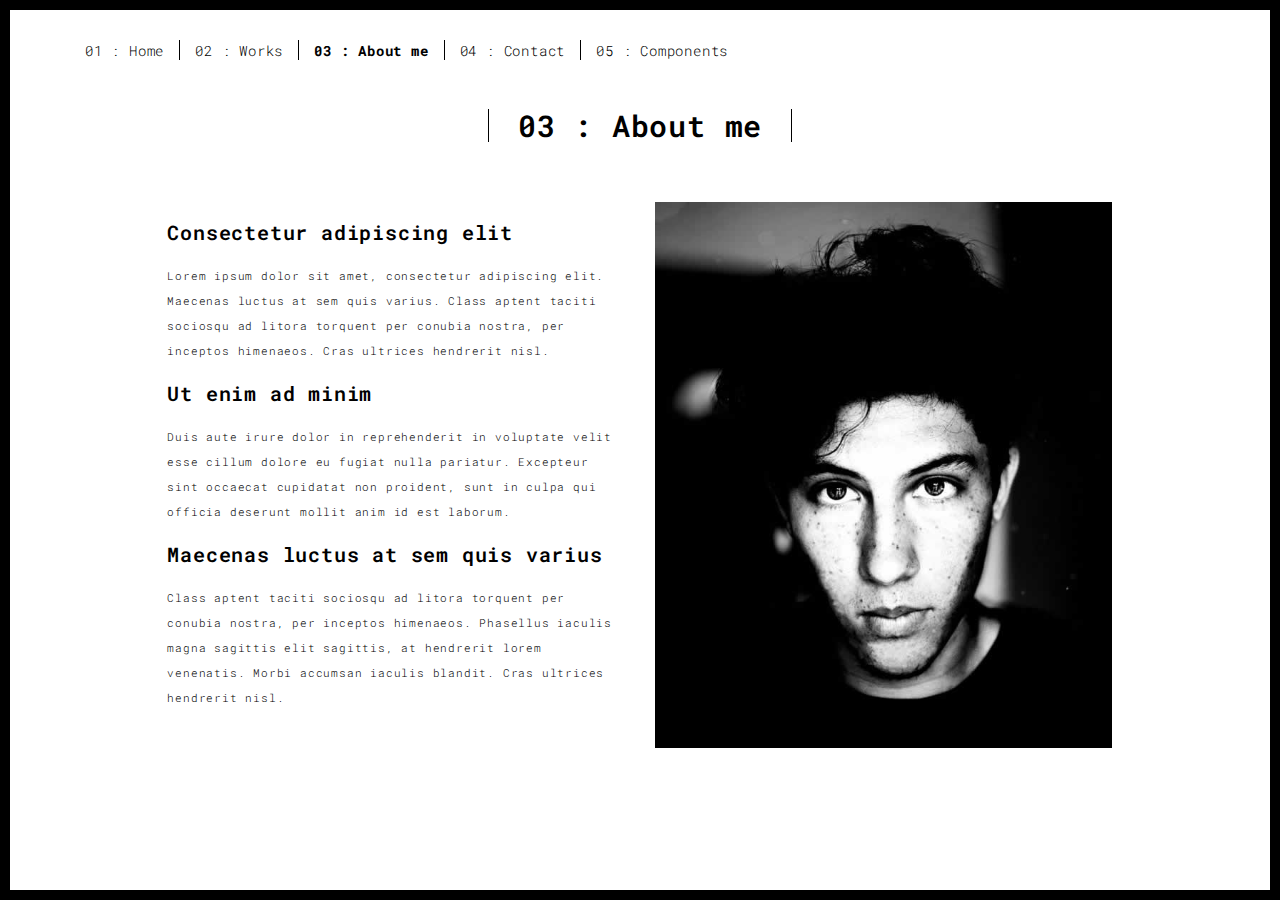
==== commit b2fbb3a3: "first committ" ====
--- a/about.html
+++ b/about.html
@@ -15,7 +15,7 @@
   <link rel="apple-touch-icon" sizes="180x180" href="./assets/apple-icon-180x180.png">
   <link href="./assets/favicon.ico" rel="icon">
 
-  <title>Title page</title>  
+  <title>About Me</title>  
 
 <link href="./main.3f6952e4.css" rel="stylesheet"></head>
 
@@ -55,7 +55,7 @@
       <div class="row">
         <div class="col-xs-12">
           <div class="section-container-spacer text-center">
-            <h1 class="h2">01 : About me</h1>
+            <h1 class="h2">03 : About me</h1>
           </div>
           
           <div class="row">
@@ -91,7 +91,7 @@
   <div class="container">
     <div class="row">
       <div class="col-xs-12">
-        <p>© UNTITLED | Website created with <a href="http://www.mashup-template.com/" title="Create website with free html template">Mashup Template</a>/<a href="https://www.unsplash.com/" title="Beautiful Free Images">Unsplash</a></p>
+        <!-- <p>© UNTITLED | Website created with <a href="http://www.mashup-template.com/" title="Create website with free html template">Mashup Template</a>/<a href="https://www.unsplash.com/" title="Beautiful Free Images">Unsplash</a></p> -->
       </div>
     </div>
   </div>
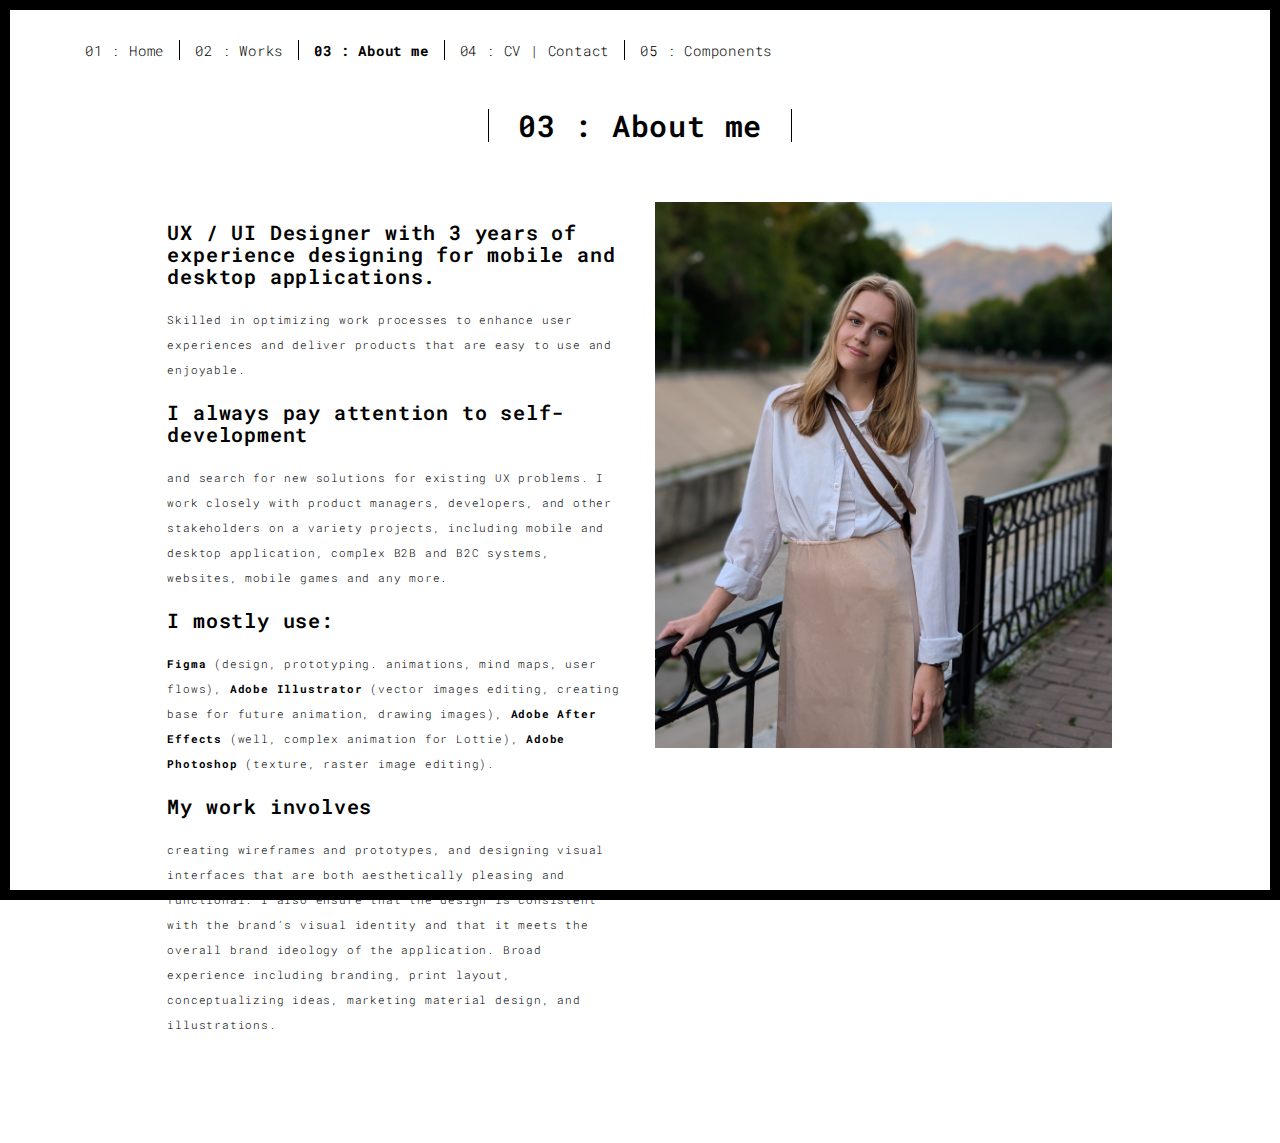
==== commit 3effd7e9: "first committt" ====
--- a/about.html
+++ b/about.html
@@ -40,7 +40,7 @@
           <li><a href="./index.html" title="">01 : Home</a></li>
           <li><a href="./works.html" title="">02 : Works</a></li>
           <li><a href="./about.html" title="">03 : About me</a></li>
-          <li><a href="./contact.html" title="">04 : Contact</a></li>
+          <li><a href="./contact.html" title="">04 : CV | Contact</a></li>
           <li><a href="./components.html" title="">05 : Components</a></li>
         </ul>
 
@@ -62,16 +62,24 @@
             <div class="col-md-10 col-md-offset-1">
               <div class="row">
                 <div class="col-xs-12 col-md-6">
-                  <h3>Consectetur adipiscing elit</h3>
-                  <p>Lorem ipsum dolor sit amet, consectetur adipiscing elit. Maecenas luctus at sem quis varius. 
-                  Class aptent taciti sociosqu ad litora torquent per conubia nostra, per inceptos himenaeos. Cras ultrices hendrerit nisl.</p>
-                  <h3>Ut enim ad minim </h3>
-                  <p>Duis aute irure dolor in reprehenderit in voluptate velit esse
-                  cillum dolore eu fugiat nulla pariatur. Excepteur sint occaecat cupidatat non
-                  proident, sunt in culpa qui officia deserunt mollit anim id est laborum. 
-                  <h3>Maecenas luctus at sem quis varius</h3>
+                  <h3>
+                    UX / UI Designer with 3 years of experience designing for mobile and desktop applications.
+                  </h3>
                   <p>
-                  Class aptent taciti sociosqu ad litora torquent per conubia nostra, per inceptos himenaeos. Phasellus iaculis magna sagittis elit sagittis, at hendrerit lorem venenatis. Morbi accumsan iaculis blandit. Cras ultrices hendrerit nisl.</p>
+                    Skilled in optimizing work processes to enhance user experiences and deliver products that are easy to use and enjoyable. 
+                  </p>
+                  <h3>I always pay attention to self-development </h3>
+                  <p> 
+                    and search for new solutions for existing UX problems. I work closely with product managers, developers, and other stakeholders on a variety projects, including mobile and desktop application, complex B2B and B2C systems, websites, mobile games and any more.
+                  </p>
+                  <h3>I mostly use:</h3>
+                  <p>
+                    <b>Figma</b> (design, prototyping. animations, mind maps, user flows), <b>Adobe Illustrator</b> (vector images editing, creating base for future animation, drawing images), <b>Adobe After Effects</b> (well, complex animation for Lottie), <b>Adobe Photoshop</b> (texture, raster image editing).
+                  </p>
+                  <h3>My work involves</h3>
+                  <p>
+                     creating wireframes and prototypes, and designing visual interfaces that are both aesthetically pleasing and functional. I also ensure that the design is consistent with the brand’s visual identity and that it meets the overall brand ideology of the application. Broad experience including branding, print layout, conceptualizing ideas, marketing material design, and illustrations.
+                  </p>
                 </div>
                 <div class="col-xs-12 col-md-6">
                   <img src="./assets/images/profil.jpg" class="img-responsive" alt="">
--- a/main.3f6952e4.css
+++ b/main.3f6952e4.css
@@ -5,5 +5,5 @@
  */
 /*! normalize.css v3.0.3 | MIT License | github.com/necolas/normalize.css */html{font-family:sans-serif;-ms-text-size-adjust:100%;-webkit-text-size-adjust:100%}body{margin:0}article,aside,details,figcaption,figure,footer,header,hgroup,main,menu,nav,section,summary{display:block}audio,canvas,progress,video{display:inline-block;vertical-align:baseline}audio:not([controls]){display:none;height:0}[hidden],template{display:none}a{background-color:transparent}a:active,a:hover{outline:0}abbr[title]{border-bottom:1px dotted}b,strong{font-weight:700}dfn{font-style:italic}h1{font-size:2em;margin:.67em 0}mark{background:#ff0;color:#000}small{font-size:80%}sub,sup{font-size:75%;line-height:0;position:relative;vertical-align:baseline}sup{top:-.5em}sub{bottom:-.25em}img{border:0}svg:not(:root){overflow:hidden}figure{margin:1em 40px}hr{box-sizing:content-box;height:0}pre{overflow:auto}code,kbd,pre,samp{font-family:monospace,monospace;font-size:1em}button,input,optgroup,select,textarea{color:inherit;font:inherit;margin:0}button{overflow:visible}button,select{text-transform:none}button,html input[type=button],input[type=reset],input[type=submit]{-webkit-appearance:button;cursor:pointer}button[disabled],html input[disabled]{cursor:default}button::-moz-focus-inner,input::-moz-focus-inner{border:0;padding:0}input{line-height:normal}input[type=checkbox],input[type=radio]{box-sizing:border-box;padding:0}input[type=number]::-webkit-inner-spin-button,input[type=number]::-webkit-outer-spin-button{height:auto}input[type=search]{-webkit-appearance:textfield;box-sizing:content-box}input[type=search]::-webkit-search-cancel-button,input[type=search]::-webkit-search-decoration{-webkit-appearance:none}fieldset{border:1px solid silver;margin:0 2px;padding:.35em .625em .75em}textarea{overflow:auto}optgroup{font-weight:700}table{border-collapse:collapse;border-spacing:0}td,th{padding:0}
 
-/*! Source: https://github.com/h5bp/html5-boilerplate/blob/master/src/css/main.css */@media print{*,:after,:before{background:transparent!important;color:#000!important;box-shadow:none!important;text-shadow:none!important}a,a:visited{text-decoration:underline}a[href]:after{content:" (" attr(href) ")"}abbr[title]:after{content:" (" attr(title) ")"}a[href^="#"]:after,a[href^="javascript:"]:after{content:""}blockquote,pre{border:1px solid #999;page-break-inside:avoid}thead{display:table-header-group}img,tr{page-break-inside:avoid}img{max-width:100%!important}h2,h3,p{orphans:3;widows:3}h2,h3{page-break-after:avoid}.navbar{display:none}.btn>.caret,.dropup>.btn>.caret{border-top-color:#000!important}.label{border:1px solid #000}.table{border-collapse:collapse!important}.table td,.table th{background-color:#fff!important}.table-bordered td,.table-bordered th{border:1px solid #ddd!important}}*,:after,:before{-webkit-box-sizing:border-box;-moz-box-sizing:border-box;box-sizing:border-box}html{font-size:10px;-webkit-tap-highlight-color:transparent}body{font-family:Roboto Mono,Helvetica,Arial,sans-serif;font-size:11px;line-height:1.78;color:#000;background-color:#fff}button,input,select,textarea{font-family:inherit;font-size:inherit;line-height:inherit}a{color:#001aff;text-decoration:none}a:focus,a:hover{color:#0012b3;text-decoration:underline}a:focus{outline:5px auto -webkit-focus-ring-color;outline-offset:-2px}figure{margin:0}img{vertical-align:middle}.img-responsive{display:block;width:100%;height:auto}.img-rounded{border-radius:0}.img-thumbnail{padding:4px;line-height:1.78;background-color:#fff;border:1px solid #ddd;border-radius:0;-webkit-transition:all .2s ease-in-out;-o-transition:all .2s ease-in-out;transition:all .2s ease-in-out;display:inline-block;max-width:100%;height:auto}.img-circle{border-radius:50%}hr{margin-top:19px;margin-bottom:19px;border:0;border-top:1px solid #eee}.sr-only{position:absolute;width:1px;height:1px;margin:-1px;padding:0;overflow:hidden;clip:rect(0,0,0,0);border:0}.sr-only-focusable:active,.sr-only-focusable:focus{position:static;width:auto;height:auto;margin:0;overflow:visible;clip:auto}[role=button]{cursor:pointer}.h1,.h2,.h3,.h4,.h5,.h6,h1,h2,h3,h4,h5,h6{font-family:Roboto Mono,Helvetica,Arial,sans-serif;font-weight:600;line-height:1.1;color:#000}.h1 .small,.h1 small,.h2 .small,.h2 small,.h3 .small,.h3 small,.h4 .small,.h4 small,.h5 .small,.h5 small,.h6 .small,.h6 small,h1 .small,h1 small,h2 .small,h2 small,h3 .small,h3 small,h4 .small,h4 small,h5 .small,h5 small,h6 .small,h6 small{font-weight:400;line-height:1;color:#777}.h1,.h2,.h3,h1,h2,h3{margin-top:19px;margin-bottom:9.5px}.h1 .small,.h1 small,.h2 .small,.h2 small,.h3 .small,.h3 small,h1 .small,h1 small,h2 .small,h2 small,h3 .small,h3 small{font-size:65%}.h4,.h5,.h6,h4,h5,h6{margin-top:9.5px;margin-bottom:9.5px}.h4 .small,.h4 small,.h5 .small,.h5 small,.h6 .small,.h6 small,h4 .small,h4 small,h5 .small,h5 small,h6 .small,h6 small{font-size:75%}.h1,h1{font-size:70px}.h2,h2{font-size:30px}.h3,h3{font-size:20px}.h4,.h5,h4,h5{font-size:11px}.h6,h6{font-size:10px}p{margin:0 0 9.5px}.lead{margin-bottom:19px;font-size:12px;font-weight:300;line-height:1.4}@media (min-width:768px){.lead{font-size:16.5px}}.small,small{font-size:90%}.mark,mark{background-color:#fcf8e3;padding:.2em}.text-left{text-align:left}.text-right{text-align:right}.text-center{text-align:center}.text-justify{text-align:justify}.text-nowrap{white-space:nowrap}.text-lowercase{text-transform:lowercase}.initialism,.text-uppercase{text-transform:uppercase}.text-capitalize{text-transform:capitalize}.text-muted{color:#777}.text-primary{color:#001aff}a.text-primary:focus,a.text-primary:hover{color:#0015cc}.text-success{color:#fff}a.text-success:focus,a.text-success:hover{color:#e6e6e6}.text-info{color:#31708f}a.text-info:focus,a.text-info:hover{color:#245269}.text-warning{color:#8a6d3b}a.text-warning:focus,a.text-warning:hover{color:#66512c}.text-danger{color:#fff}a.text-danger:focus,a.text-danger:hover{color:#e6e6e6}.bg-primary{color:#fff;background-color:#001aff}a.bg-primary:focus,a.bg-primary:hover{background-color:#0015cc}.bg-success,a.bg-success:focus,a.bg-success:hover{background-color:#000}.bg-info{background-color:#d9edf7}a.bg-info:focus,a.bg-info:hover{background-color:#afd9ee}.bg-warning{background-color:#fcf8e3}a.bg-warning:focus,a.bg-warning:hover{background-color:#f7ecb5}.bg-danger{background-color:red}a.bg-danger:focus,a.bg-danger:hover{background-color:#c00}.page-header{padding-bottom:8.5px;margin:38px 0 19px;border-bottom:1px solid #eee}ol,ul{margin-top:0;margin-bottom:9.5px}ol ol,ol ul,ul ol,ul ul{margin-bottom:0}.list-inline,.list-unstyled{padding-left:0;list-style:none}.list-inline{margin-left:-5px}.list-inline>li{display:inline-block;padding-left:5px;padding-right:5px}dl{margin-top:0;margin-bottom:19px}dd,dt{line-height:1.78}dt{font-weight:700}dd{margin-left:0}.dl-horizontal dd:after,.dl-horizontal dd:before{content:" ";display:table}.dl-horizontal dd:after{clear:both}@media (min-width:768px){.dl-horizontal dt{float:left;width:160px;clear:left;text-align:right;overflow:hidden;text-overflow:ellipsis;white-space:nowrap}.dl-horizontal dd{margin-left:180px}}abbr[data-original-title],abbr[title]{cursor:help;border-bottom:1px dotted #777}.initialism{font-size:90%}blockquote{padding:9.5px 19px;margin:0 0 19px;font-size:13.75px;border-left:5px solid #eee}blockquote ol:last-child,blockquote p:last-child,blockquote ul:last-child{margin-bottom:0}blockquote .small,blockquote footer,blockquote small{display:block;font-size:80%;line-height:1.78;color:#777}blockquote .small:before,blockquote footer:before,blockquote small:before{content:"\2014   \A0"}.blockquote-reverse,blockquote.pull-right{padding-right:15px;padding-left:0;border-right:5px solid #eee;border-left:0;text-align:right}.blockquote-reverse .small:before,.blockquote-reverse footer:before,.blockquote-reverse small:before,blockquote.pull-right .small:before,blockquote.pull-right footer:before,blockquote.pull-right small:before{content:""}.blockquote-reverse .small:after,.blockquote-reverse footer:after,.blockquote-reverse small:after,blockquote.pull-right .small:after,blockquote.pull-right footer:after,blockquote.pull-right small:after{content:"\A0   \2014"}address{margin-bottom:19px;font-style:normal;line-height:1.78}code,kbd,pre,samp{font-family:Menlo,Monaco,Consolas,Courier New,monospace}code{color:#c7254e;background-color:#f9f2f4}code,kbd{padding:2px 4px;font-size:90%;border-radius:0}kbd{color:#fff;background-color:#333;box-shadow:inset 0 -1px 0 rgba(0,0,0,.25)}kbd kbd{padding:0;font-size:100%;font-weight:700;box-shadow:none}pre{display:block;padding:9px;margin:0 0 9.5px;font-size:10px;line-height:1.78;word-break:break-all;word-wrap:break-word;color:#333;background-color:#f5f5f5;border:1px solid #ccc;border-radius:0}pre code{padding:0;font-size:inherit;color:inherit;white-space:pre-wrap;background-color:transparent;border-radius:0}.pre-scrollable{max-height:340px;overflow-y:scroll}.container{margin-right:auto;margin-left:auto;padding-left:15px;padding-right:15px}.container:after,.container:before{content:" ";display:table}.container:after{clear:both}@media (min-width:768px){.container{width:750px}}@media (min-width:992px){.container{width:970px}}@media (min-width:1200px){.container{width:1170px}}.container-fluid{margin-right:auto;margin-left:auto;padding-left:15px;padding-right:15px}.container-fluid:after,.container-fluid:before{content:" ";display:table}.container-fluid:after{clear:both}.row{margin-left:-15px;margin-right:-15px}.row:after,.row:before{content:" ";display:table}.row:after{clear:both}.col-lg-1,.col-lg-2,.col-lg-3,.col-lg-4,.col-lg-5,.col-lg-6,.col-lg-7,.col-lg-8,.col-lg-9,.col-lg-10,.col-lg-11,.col-lg-12,.col-md-1,.col-md-2,.col-md-3,.col-md-4,.col-md-5,.col-md-6,.col-md-7,.col-md-8,.col-md-9,.col-md-10,.col-md-11,.col-md-12,.col-sm-1,.col-sm-2,.col-sm-3,.col-sm-4,.col-sm-5,.col-sm-6,.col-sm-7,.col-sm-8,.col-sm-9,.col-sm-10,.col-sm-11,.col-sm-12,.col-xs-1,.col-xs-2,.col-xs-3,.col-xs-4,.col-xs-5,.col-xs-6,.col-xs-7,.col-xs-8,.col-xs-9,.col-xs-10,.col-xs-11,.col-xs-12{position:relative;min-height:1px;padding-left:15px;padding-right:15px}.col-xs-1,.col-xs-2,.col-xs-3,.col-xs-4,.col-xs-5,.col-xs-6,.col-xs-7,.col-xs-8,.col-xs-9,.col-xs-10,.col-xs-11,.col-xs-12{float:left}.col-xs-1{width:8.33333%}.col-xs-2{width:16.66667%}.col-xs-3{width:25%}.col-xs-4{width:33.33333%}.col-xs-5{width:41.66667%}.col-xs-6{width:50%}.col-xs-7{width:58.33333%}.col-xs-8{width:66.66667%}.col-xs-9{width:75%}.col-xs-10{width:83.33333%}.col-xs-11{width:91.66667%}.col-xs-12{width:100%}.col-xs-pull-0{right:auto}.col-xs-pull-1{right:8.33333%}.col-xs-pull-2{right:16.66667%}.col-xs-pull-3{right:25%}.col-xs-pull-4{right:33.33333%}.col-xs-pull-5{right:41.66667%}.col-xs-pull-6{right:50%}.col-xs-pull-7{right:58.33333%}.col-xs-pull-8{right:66.66667%}.col-xs-pull-9{right:75%}.col-xs-pull-10{right:83.33333%}.col-xs-pull-11{right:91.66667%}.col-xs-pull-12{right:100%}.col-xs-push-0{left:auto}.col-xs-push-1{left:8.33333%}.col-xs-push-2{left:16.66667%}.col-xs-push-3{left:25%}.col-xs-push-4{left:33.33333%}.col-xs-push-5{left:41.66667%}.col-xs-push-6{left:50%}.col-xs-push-7{left:58.33333%}.col-xs-push-8{left:66.66667%}.col-xs-push-9{left:75%}.col-xs-push-10{left:83.33333%}.col-xs-push-11{left:91.66667%}.col-xs-push-12{left:100%}.col-xs-offset-0{margin-left:0}.col-xs-offset-1{margin-left:8.33333%}.col-xs-offset-2{margin-left:16.66667%}.col-xs-offset-3{margin-left:25%}.col-xs-offset-4{margin-left:33.33333%}.col-xs-offset-5{margin-left:41.66667%}.col-xs-offset-6{margin-left:50%}.col-xs-offset-7{margin-left:58.33333%}.col-xs-offset-8{margin-left:66.66667%}.col-xs-offset-9{margin-left:75%}.col-xs-offset-10{margin-left:83.33333%}.col-xs-offset-11{margin-left:91.66667%}.col-xs-offset-12{margin-left:100%}@media (min-width:768px){.col-sm-1,.col-sm-2,.col-sm-3,.col-sm-4,.col-sm-5,.col-sm-6,.col-sm-7,.col-sm-8,.col-sm-9,.col-sm-10,.col-sm-11,.col-sm-12{float:left}.col-sm-1{width:8.33333%}.col-sm-2{width:16.66667%}.col-sm-3{width:25%}.col-sm-4{width:33.33333%}.col-sm-5{width:41.66667%}.col-sm-6{width:50%}.col-sm-7{width:58.33333%}.col-sm-8{width:66.66667%}.col-sm-9{width:75%}.col-sm-10{width:83.33333%}.col-sm-11{width:91.66667%}.col-sm-12{width:100%}.col-sm-pull-0{right:auto}.col-sm-pull-1{right:8.33333%}.col-sm-pull-2{right:16.66667%}.col-sm-pull-3{right:25%}.col-sm-pull-4{right:33.33333%}.col-sm-pull-5{right:41.66667%}.col-sm-pull-6{right:50%}.col-sm-pull-7{right:58.33333%}.col-sm-pull-8{right:66.66667%}.col-sm-pull-9{right:75%}.col-sm-pull-10{right:83.33333%}.col-sm-pull-11{right:91.66667%}.col-sm-pull-12{right:100%}.col-sm-push-0{left:auto}.col-sm-push-1{left:8.33333%}.col-sm-push-2{left:16.66667%}.col-sm-push-3{left:25%}.col-sm-push-4{left:33.33333%}.col-sm-push-5{left:41.66667%}.col-sm-push-6{left:50%}.col-sm-push-7{left:58.33333%}.col-sm-push-8{left:66.66667%}.col-sm-push-9{left:75%}.col-sm-push-10{left:83.33333%}.col-sm-push-11{left:91.66667%}.col-sm-push-12{left:100%}.col-sm-offset-0{margin-left:0}.col-sm-offset-1{margin-left:8.33333%}.col-sm-offset-2{margin-left:16.66667%}.col-sm-offset-3{margin-left:25%}.col-sm-offset-4{margin-left:33.33333%}.col-sm-offset-5{margin-left:41.66667%}.col-sm-offset-6{margin-left:50%}.col-sm-offset-7{margin-left:58.33333%}.col-sm-offset-8{margin-left:66.66667%}.col-sm-offset-9{margin-left:75%}.col-sm-offset-10{margin-left:83.33333%}.col-sm-offset-11{margin-left:91.66667%}.col-sm-offset-12{margin-left:100%}}@media (min-width:992px){.col-md-1,.col-md-2,.col-md-3,.col-md-4,.col-md-5,.col-md-6,.col-md-7,.col-md-8,.col-md-9,.col-md-10,.col-md-11,.col-md-12{float:left}.col-md-1{width:8.33333%}.col-md-2{width:16.66667%}.col-md-3{width:25%}.col-md-4{width:33.33333%}.col-md-5{width:41.66667%}.col-md-6{width:50%}.col-md-7{width:58.33333%}.col-md-8{width:66.66667%}.col-md-9{width:75%}.col-md-10{width:83.33333%}.col-md-11{width:91.66667%}.col-md-12{width:100%}.col-md-pull-0{right:auto}.col-md-pull-1{right:8.33333%}.col-md-pull-2{right:16.66667%}.col-md-pull-3{right:25%}.col-md-pull-4{right:33.33333%}.col-md-pull-5{right:41.66667%}.col-md-pull-6{right:50%}.col-md-pull-7{right:58.33333%}.col-md-pull-8{right:66.66667%}.col-md-pull-9{right:75%}.col-md-pull-10{right:83.33333%}.col-md-pull-11{right:91.66667%}.col-md-pull-12{right:100%}.col-md-push-0{left:auto}.col-md-push-1{left:8.33333%}.col-md-push-2{left:16.66667%}.col-md-push-3{left:25%}.col-md-push-4{left:33.33333%}.col-md-push-5{left:41.66667%}.col-md-push-6{left:50%}.col-md-push-7{left:58.33333%}.col-md-push-8{left:66.66667%}.col-md-push-9{left:75%}.col-md-push-10{left:83.33333%}.col-md-push-11{left:91.66667%}.col-md-push-12{left:100%}.col-md-offset-0{margin-left:0}.col-md-offset-1{margin-left:8.33333%}.col-md-offset-2{margin-left:16.66667%}.col-md-offset-3{margin-left:25%}.col-md-offset-4{margin-left:33.33333%}.col-md-offset-5{margin-left:41.66667%}.col-md-offset-6{margin-left:50%}.col-md-offset-7{margin-left:58.33333%}.col-md-offset-8{margin-left:66.66667%}.col-md-offset-9{margin-left:75%}.col-md-offset-10{margin-left:83.33333%}.col-md-offset-11{margin-left:91.66667%}.col-md-offset-12{margin-left:100%}}@media (min-width:1200px){.col-lg-1,.col-lg-2,.col-lg-3,.col-lg-4,.col-lg-5,.col-lg-6,.col-lg-7,.col-lg-8,.col-lg-9,.col-lg-10,.col-lg-11,.col-lg-12{float:left}.col-lg-1{width:8.33333%}.col-lg-2{width:16.66667%}.col-lg-3{width:25%}.col-lg-4{width:33.33333%}.col-lg-5{width:41.66667%}.col-lg-6{width:50%}.col-lg-7{width:58.33333%}.col-lg-8{width:66.66667%}.col-lg-9{width:75%}.col-lg-10{width:83.33333%}.col-lg-11{width:91.66667%}.col-lg-12{width:100%}.col-lg-pull-0{right:auto}.col-lg-pull-1{right:8.33333%}.col-lg-pull-2{right:16.66667%}.col-lg-pull-3{right:25%}.col-lg-pull-4{right:33.33333%}.col-lg-pull-5{right:41.66667%}.col-lg-pull-6{right:50%}.col-lg-pull-7{right:58.33333%}.col-lg-pull-8{right:66.66667%}.col-lg-pull-9{right:75%}.col-lg-pull-10{right:83.33333%}.col-lg-pull-11{right:91.66667%}.col-lg-pull-12{right:100%}.col-lg-push-0{left:auto}.col-lg-push-1{left:8.33333%}.col-lg-push-2{left:16.66667%}.col-lg-push-3{left:25%}.col-lg-push-4{left:33.33333%}.col-lg-push-5{left:41.66667%}.col-lg-push-6{left:50%}.col-lg-push-7{left:58.33333%}.col-lg-push-8{left:66.66667%}.col-lg-push-9{left:75%}.col-lg-push-10{left:83.33333%}.col-lg-push-11{left:91.66667%}.col-lg-push-12{left:100%}.col-lg-offset-0{margin-left:0}.col-lg-offset-1{margin-left:8.33333%}.col-lg-offset-2{margin-left:16.66667%}.col-lg-offset-3{margin-left:25%}.col-lg-offset-4{margin-left:33.33333%}.col-lg-offset-5{margin-left:41.66667%}.col-lg-offset-6{margin-left:50%}.col-lg-offset-7{margin-left:58.33333%}.col-lg-offset-8{margin-left:66.66667%}.col-lg-offset-9{margin-left:75%}.col-lg-offset-10{margin-left:83.33333%}.col-lg-offset-11{margin-left:91.66667%}.col-lg-offset-12{margin-left:100%}}table{background-color:transparent}caption{padding-top:8px;padding-bottom:8px;color:#777}caption,th{text-align:left}.table{width:100%;max-width:100%;margin-bottom:19px}.table>tbody>tr>td,.table>tbody>tr>th,.table>tfoot>tr>td,.table>tfoot>tr>th,.table>thead>tr>td,.table>thead>tr>th{padding:8px;line-height:1.78;vertical-align:top;border-top:1px solid #ddd}.table>thead>tr>th{vertical-align:bottom;border-bottom:2px solid #ddd}.table>caption+thead>tr:first-child>td,.table>caption+thead>tr:first-child>th,.table>colgroup+thead>tr:first-child>td,.table>colgroup+thead>tr:first-child>th,.table>thead:first-child>tr:first-child>td,.table>thead:first-child>tr:first-child>th{border-top:0}.table>tbody+tbody{border-top:2px solid #ddd}.table .table{background-color:#fff}.table-condensed>tbody>tr>td,.table-condensed>tbody>tr>th,.table-condensed>tfoot>tr>td,.table-condensed>tfoot>tr>th,.table-condensed>thead>tr>td,.table-condensed>thead>tr>th{padding:5px}.table-bordered,.table-bordered>tbody>tr>td,.table-bordered>tbody>tr>th,.table-bordered>tfoot>tr>td,.table-bordered>tfoot>tr>th,.table-bordered>thead>tr>td,.table-bordered>thead>tr>th{border:1px solid #ddd}.table-bordered>thead>tr>td,.table-bordered>thead>tr>th{border-bottom-width:2px}.table-striped>tbody>tr:nth-of-type(odd){background-color:#f9f9f9}.table-hover>tbody>tr:hover{background-color:#f5f5f5}table col[class*=col-]{position:static;float:none;display:table-column}table td[class*=col-],table th[class*=col-]{position:static;float:none;display:table-cell}.table>tbody>tr.active>td,.table>tbody>tr.active>th,.table>tbody>tr>td.active,.table>tbody>tr>th.active,.table>tfoot>tr.active>td,.table>tfoot>tr.active>th,.table>tfoot>tr>td.active,.table>tfoot>tr>th.active,.table>thead>tr.active>td,.table>thead>tr.active>th,.table>thead>tr>td.active,.table>thead>tr>th.active{background-color:#f5f5f5}.table-hover>tbody>tr.active:hover>td,.table-hover>tbody>tr.active:hover>th,.table-hover>tbody>tr:hover>.active,.table-hover>tbody>tr>td.active:hover,.table-hover>tbody>tr>th.active:hover{background-color:#e8e8e8}.table-hover>tbody>tr.success:hover>td,.table-hover>tbody>tr.success:hover>th,.table-hover>tbody>tr:hover>.success,.table-hover>tbody>tr>td.success:hover,.table-hover>tbody>tr>th.success:hover,.table>tbody>tr.success>td,.table>tbody>tr.success>th,.table>tbody>tr>td.success,.table>tbody>tr>th.success,.table>tfoot>tr.success>td,.table>tfoot>tr.success>th,.table>tfoot>tr>td.success,.table>tfoot>tr>th.success,.table>thead>tr.success>td,.table>thead>tr.success>th,.table>thead>tr>td.success,.table>thead>tr>th.success{background-color:#000}.table>tbody>tr.info>td,.table>tbody>tr.info>th,.table>tbody>tr>td.info,.table>tbody>tr>th.info,.table>tfoot>tr.info>td,.table>tfoot>tr.info>th,.table>tfoot>tr>td.info,.table>tfoot>tr>th.info,.table>thead>tr.info>td,.table>thead>tr.info>th,.table>thead>tr>td.info,.table>thead>tr>th.info{background-color:#d9edf7}.table-hover>tbody>tr.info:hover>td,.table-hover>tbody>tr.info:hover>th,.table-hover>tbody>tr:hover>.info,.table-hover>tbody>tr>td.info:hover,.table-hover>tbody>tr>th.info:hover{background-color:#c4e3f3}.table>tbody>tr.warning>td,.table>tbody>tr.warning>th,.table>tbody>tr>td.warning,.table>tbody>tr>th.warning,.table>tfoot>tr.warning>td,.table>tfoot>tr.warning>th,.table>tfoot>tr>td.warning,.table>tfoot>tr>th.warning,.table>thead>tr.warning>td,.table>thead>tr.warning>th,.table>thead>tr>td.warning,.table>thead>tr>th.warning{background-color:#fcf8e3}.table-hover>tbody>tr.warning:hover>td,.table-hover>tbody>tr.warning:hover>th,.table-hover>tbody>tr:hover>.warning,.table-hover>tbody>tr>td.warning:hover,.table-hover>tbody>tr>th.warning:hover{background-color:#faf2cc}.table>tbody>tr.danger>td,.table>tbody>tr.danger>th,.table>tbody>tr>td.danger,.table>tbody>tr>th.danger,.table>tfoot>tr.danger>td,.table>tfoot>tr.danger>th,.table>tfoot>tr>td.danger,.table>tfoot>tr>th.danger,.table>thead>tr.danger>td,.table>thead>tr.danger>th,.table>thead>tr>td.danger,.table>thead>tr>th.danger{background-color:red}.table-hover>tbody>tr.danger:hover>td,.table-hover>tbody>tr.danger:hover>th,.table-hover>tbody>tr:hover>.danger,.table-hover>tbody>tr>td.danger:hover,.table-hover>tbody>tr>th.danger:hover{background-color:#e60000}.table-responsive{overflow-x:auto;min-height:.01%}@media screen and (max-width:767px){.table-responsive{width:100%;margin-bottom:14.25px;overflow-y:hidden;-ms-overflow-style:-ms-autohiding-scrollbar;border:1px solid #ddd}.table-responsive>.table{margin-bottom:0}.table-responsive>.table>tbody>tr>td,.table-responsive>.table>tbody>tr>th,.table-responsive>.table>tfoot>tr>td,.table-responsive>.table>tfoot>tr>th,.table-responsive>.table>thead>tr>td,.table-responsive>.table>thead>tr>th{white-space:nowrap}.table-responsive>.table-bordered{border:0}.table-responsive>.table-bordered>tbody>tr>td:first-child,.table-responsive>.table-bordered>tbody>tr>th:first-child,.table-responsive>.table-bordered>tfoot>tr>td:first-child,.table-responsive>.table-bordered>tfoot>tr>th:first-child,.table-responsive>.table-bordered>thead>tr>td:first-child,.table-responsive>.table-bordered>thead>tr>th:first-child{border-left:0}.table-responsive>.table-bordered>tbody>tr>td:last-child,.table-responsive>.table-bordered>tbody>tr>th:last-child,.table-responsive>.table-bordered>tfoot>tr>td:last-child,.table-responsive>.table-bordered>tfoot>tr>th:last-child,.table-responsive>.table-bordered>thead>tr>td:last-child,.table-responsive>.table-bordered>thead>tr>th:last-child{border-right:0}.table-responsive>.table-bordered>tbody>tr:last-child>td,.table-responsive>.table-bordered>tbody>tr:last-child>th,.table-responsive>.table-bordered>tfoot>tr:last-child>td,.table-responsive>.table-bordered>tfoot>tr:last-child>th{border-bottom:0}}fieldset{margin:0;min-width:0}fieldset,legend{padding:0;border:0}legend{display:block;width:100%;margin-bottom:19px;font-size:16.5px;line-height:inherit;color:#333;border-bottom:1px solid #e5e5e5}label{display:inline-block;max-width:100%;margin-bottom:5px;font-weight:700}input[type=search]{-webkit-box-sizing:border-box;-moz-box-sizing:border-box;box-sizing:border-box}input[type=checkbox],input[type=radio]{margin:4px 0 0;margin-top:1px\9;line-height:normal}input[type=file]{display:block}input[type=range]{display:block;width:100%}select[multiple],select[size]{height:auto}input[type=checkbox]:focus,input[type=file]:focus,input[type=radio]:focus{outline:5px auto -webkit-focus-ring-color;outline-offset:-2px}output{padding-top:9px}.form-control,output{display:block;font-size:11px;line-height:1.78;color:#555}.form-control{width:100%;height:40px;padding:8px 14px;background-color:#fff;background-image:none;border:1px solid #000;border-radius:0;-webkit-box-shadow:inset 0 1px 1px rgba(0,0,0,.075);box-shadow:inset 0 1px 1px rgba(0,0,0,.075);-webkit-transition:border-color .15s ease-in-out,box-shadow .15s ease-in-out;-o-transition:border-color ease-in-out .15s,box-shadow ease-in-out .15s;transition:border-color .15s ease-in-out,box-shadow .15s ease-in-out}.form-control:focus{border-color:#66afe9;-webkit-box-shadow:inset 0 1px 1px rgba(0,0,0,.075),0 0 8px rgba(102,175,233,.6);box-shadow:inset 0 1px 1px rgba(0,0,0,.075),0 0 8px rgba(102,175,233,.6)}.form-control::-moz-placeholder{color:#999;opacity:1}.form-control:-ms-input-placeholder{color:#999}.form-control::-webkit-input-placeholder{color:#999}.form-control::-ms-expand{border:0;background-color:transparent}.form-control[disabled],.form-control[readonly],fieldset[disabled] .form-control{background-color:#eee;opacity:1}.form-control[disabled],fieldset[disabled] .form-control{cursor:not-allowed}textarea.form-control{height:auto}input[type=search]{-webkit-appearance:none}@media screen and (-webkit-min-device-pixel-ratio:0){input[type=date].form-control,input[type=datetime-local].form-control,input[type=month].form-control,input[type=time].form-control{line-height:40px}.input-group-sm>.input-group-btn>input[type=date].btn,.input-group-sm>.input-group-btn>input[type=datetime-local].btn,.input-group-sm>.input-group-btn>input[type=month].btn,.input-group-sm>.input-group-btn>input[type=time].btn,.input-group-sm>input[type=date].form-control,.input-group-sm>input[type=date].input-group-addon,.input-group-sm>input[type=datetime-local].form-control,.input-group-sm>input[type=datetime-local].input-group-addon,.input-group-sm>input[type=month].form-control,.input-group-sm>input[type=month].input-group-addon,.input-group-sm>input[type=time].form-control,.input-group-sm>input[type=time].input-group-addon,.input-group-sm input[type=date],.input-group-sm input[type=datetime-local],.input-group-sm input[type=month],.input-group-sm input[type=time],input[type=date].input-sm,input[type=datetime-local].input-sm,input[type=month].input-sm,input[type=time].input-sm{line-height:27px}.input-group-lg>.input-group-btn>input[type=date].btn,.input-group-lg>.input-group-btn>input[type=datetime-local].btn,.input-group-lg>.input-group-btn>input[type=month].btn,.input-group-lg>.input-group-btn>input[type=time].btn,.input-group-lg>input[type=date].form-control,.input-group-lg>input[type=date].input-group-addon,.input-group-lg>input[type=datetime-local].form-control,.input-group-lg>input[type=datetime-local].input-group-addon,.input-group-lg>input[type=month].form-control,.input-group-lg>input[type=month].input-group-addon,.input-group-lg>input[type=time].form-control,.input-group-lg>input[type=time].input-group-addon,.input-group-lg input[type=date],.input-group-lg input[type=datetime-local],.input-group-lg input[type=month],.input-group-lg input[type=time],input[type=date].input-lg,input[type=datetime-local].input-lg,input[type=month].input-lg,input[type=time].input-lg{line-height:41px}}.form-group{margin-bottom:15px}.checkbox,.radio{position:relative;display:block;margin-top:10px;margin-bottom:10px}.checkbox label,.radio label{min-height:19px;padding-left:20px;margin-bottom:0;font-weight:400;cursor:pointer}.checkbox-inline input[type=checkbox],.checkbox input[type=checkbox],.radio-inline input[type=radio],.radio input[type=radio]{position:absolute;margin-left:-20px;margin-top:4px\9}.checkbox+.checkbox,.radio+.radio{margin-top:-5px}.checkbox-inline,.radio-inline{position:relative;display:inline-block;padding-left:20px;margin-bottom:0;vertical-align:middle;font-weight:400;cursor:pointer}.checkbox-inline+.checkbox-inline,.radio-inline+.radio-inline{margin-top:0;margin-left:10px}.checkbox-inline.disabled,.checkbox.disabled label,.radio-inline.disabled,.radio.disabled label,fieldset[disabled] .checkbox-inline,fieldset[disabled] .checkbox label,fieldset[disabled] .radio-inline,fieldset[disabled] .radio label,fieldset[disabled] input[type=checkbox],fieldset[disabled] input[type=radio],input[type=checkbox].disabled,input[type=checkbox][disabled],input[type=radio].disabled,input[type=radio][disabled]{cursor:not-allowed}.form-control-static{padding-top:9px;padding-bottom:9px;margin-bottom:0;min-height:30px}.form-control-static.input-lg,.form-control-static.input-sm,.input-group-lg>.form-control-static.form-control,.input-group-lg>.form-control-static.input-group-addon,.input-group-lg>.input-group-btn>.form-control-static.btn,.input-group-sm>.form-control-static.form-control,.input-group-sm>.form-control-static.input-group-addon,.input-group-sm>.input-group-btn>.form-control-static.btn{padding-left:0;padding-right:0}.input-group-sm>.form-control,.input-group-sm>.input-group-addon,.input-group-sm>.input-group-btn>.btn,.input-sm{height:27px;padding:5px 10px;font-size:10px;line-height:1.5;border-radius:0}.input-group-sm>.input-group-btn>select.btn,.input-group-sm>select.form-control,.input-group-sm>select.input-group-addon,select.input-sm{height:27px;line-height:27px}.input-group-sm>.input-group-btn>select[multiple].btn,.input-group-sm>.input-group-btn>textarea.btn,.input-group-sm>select[multiple].form-control,.input-group-sm>select[multiple].input-group-addon,.input-group-sm>textarea.form-control,.input-group-sm>textarea.input-group-addon,select[multiple].input-sm,textarea.input-sm{height:auto}.form-group-sm .form-control{height:27px;padding:5px 10px;font-size:10px;line-height:1.5;border-radius:0}.form-group-sm select.form-control{height:27px;line-height:27px}.form-group-sm select[multiple].form-control,.form-group-sm textarea.form-control{height:auto}.form-group-sm .form-control-static{height:27px;min-height:29px;padding:6px 10px;font-size:10px;line-height:1.5}.input-group-lg>.form-control,.input-group-lg>.input-group-addon,.input-group-lg>.input-group-btn>.btn,.input-lg{height:41px;padding:10px 16px;font-size:14px;line-height:1.33333;border-radius:0}.input-group-lg>.input-group-btn>select.btn,.input-group-lg>select.form-control,.input-group-lg>select.input-group-addon,select.input-lg{height:41px;line-height:41px}.input-group-lg>.input-group-btn>select[multiple].btn,.input-group-lg>.input-group-btn>textarea.btn,.input-group-lg>select[multiple].form-control,.input-group-lg>select[multiple].input-group-addon,.input-group-lg>textarea.form-control,.input-group-lg>textarea.input-group-addon,select[multiple].input-lg,textarea.input-lg{height:auto}.form-group-lg .form-control{height:41px;padding:10px 16px;font-size:14px;line-height:1.33333;border-radius:0}.form-group-lg select.form-control{height:41px;line-height:41px}.form-group-lg select[multiple].form-control,.form-group-lg textarea.form-control{height:auto}.form-group-lg .form-control-static{height:41px;min-height:33px;padding:11px 16px;font-size:14px;line-height:1.33333}.has-feedback{position:relative}.has-feedback .form-control{padding-right:50px}.form-control-feedback{position:absolute;top:0;right:0;z-index:2;display:block;width:40px;height:40px;line-height:40px;text-align:center;pointer-events:none}.form-group-lg .form-control+.form-control-feedback,.input-group-lg+.form-control-feedback,.input-group-lg>.form-control+.form-control-feedback,.input-group-lg>.input-group-addon+.form-control-feedback,.input-group-lg>.input-group-btn>.btn+.form-control-feedback,.input-lg+.form-control-feedback{width:41px;height:41px;line-height:41px}.form-group-sm .form-control+.form-control-feedback,.input-group-sm+.form-control-feedback,.input-group-sm>.form-control+.form-control-feedback,.input-group-sm>.input-group-addon+.form-control-feedback,.input-group-sm>.input-group-btn>.btn+.form-control-feedback,.input-sm+.form-control-feedback{width:27px;height:27px;line-height:27px}.has-success .checkbox,.has-success .checkbox-inline,.has-success.checkbox-inline label,.has-success.checkbox label,.has-success .control-label,.has-success .help-block,.has-success .radio,.has-success .radio-inline,.has-success.radio-inline label,.has-success.radio label{color:#fff}.has-success .form-control{border-color:#fff;-webkit-box-shadow:inset 0 1px 1px rgba(0,0,0,.075);box-shadow:inset 0 1px 1px rgba(0,0,0,.075)}.has-success .form-control:focus{border-color:#e6e6e6;-webkit-box-shadow:inset 0 1px 1px rgba(0,0,0,.075),0 0 6px #fff;box-shadow:inset 0 1px 1px rgba(0,0,0,.075),0 0 6px #fff}.has-success .input-group-addon{color:#fff;border-color:#fff;background-color:#000}.has-success .form-control-feedback{color:#fff}.has-warning .checkbox,.has-warning .checkbox-inline,.has-warning.checkbox-inline label,.has-warning.checkbox label,.has-warning .control-label,.has-warning .help-block,.has-warning .radio,.has-warning .radio-inline,.has-warning.radio-inline label,.has-warning.radio label{color:#8a6d3b}.has-warning .form-control{border-color:#8a6d3b;-webkit-box-shadow:inset 0 1px 1px rgba(0,0,0,.075);box-shadow:inset 0 1px 1px rgba(0,0,0,.075)}.has-warning .form-control:focus{border-color:#66512c;-webkit-box-shadow:inset 0 1px 1px rgba(0,0,0,.075),0 0 6px #c0a16b;box-shadow:inset 0 1px 1px rgba(0,0,0,.075),0 0 6px #c0a16b}.has-warning .input-group-addon{color:#8a6d3b;border-color:#8a6d3b;background-color:#fcf8e3}.has-warning .form-control-feedback{color:#8a6d3b}.has-error .checkbox,.has-error .checkbox-inline,.has-error.checkbox-inline label,.has-error.checkbox label,.has-error .control-label,.has-error .help-block,.has-error .radio,.has-error .radio-inline,.has-error.radio-inline label,.has-error.radio label{color:#fff}.has-error .form-control{border-color:#fff;-webkit-box-shadow:inset 0 1px 1px rgba(0,0,0,.075);box-shadow:inset 0 1px 1px rgba(0,0,0,.075)}.has-error .form-control:focus{border-color:#e6e6e6;-webkit-box-shadow:inset 0 1px 1px rgba(0,0,0,.075),0 0 6px #fff;box-shadow:inset 0 1px 1px rgba(0,0,0,.075),0 0 6px #fff}.has-error .input-group-addon{color:#fff;border-color:#fff;background-color:red}.has-error .form-control-feedback{color:#fff}.has-feedback label~.form-control-feedback{top:24px}.has-feedback label.sr-only~.form-control-feedback{top:0}.help-block{display:block;margin-top:5px;margin-bottom:10px;color:#404040}@media (min-width:768px){.form-inline .form-group{display:inline-block;margin-bottom:0;vertical-align:middle}.form-inline .form-control{display:inline-block;width:auto;vertical-align:middle}.form-inline .form-control-static{display:inline-block}.form-inline .input-group{display:inline-table;vertical-align:middle}.form-inline .input-group .form-control,.form-inline .input-group .input-group-addon,.form-inline .input-group .input-group-btn{width:auto}.form-inline .input-group>.form-control{width:100%}.form-inline .control-label{margin-bottom:0;vertical-align:middle}.form-inline .checkbox,.form-inline .radio{display:inline-block;margin-top:0;margin-bottom:0;vertical-align:middle}.form-inline .checkbox label,.form-inline .radio label{padding-left:0}.form-inline .checkbox input[type=checkbox],.form-inline .radio input[type=radio]{position:relative;margin-left:0}.form-inline .has-feedback .form-control-feedback{top:0}}.form-horizontal .checkbox,.form-horizontal .checkbox-inline,.form-horizontal .radio,.form-horizontal .radio-inline{margin-top:0;margin-bottom:0;padding-top:9px}.form-horizontal .checkbox,.form-horizontal .radio{min-height:28px}.form-horizontal .form-group{margin-left:-15px;margin-right:-15px}.form-horizontal .form-group:after,.form-horizontal .form-group:before{content:" ";display:table}.form-horizontal .form-group:after{clear:both}@media (min-width:768px){.form-horizontal .control-label{text-align:right;margin-bottom:0;padding-top:9px}}.form-horizontal .has-feedback .form-control-feedback{right:15px}@media (min-width:768px){.form-horizontal .form-group-lg .control-label{padding-top:11px;font-size:14px}}@media (min-width:768px){.form-horizontal .form-group-sm .control-label{padding-top:6px;font-size:10px}}.btn{display:inline-block;margin-bottom:0;font-weight:400;text-align:center;vertical-align:middle;touch-action:manipulation;cursor:pointer;background-image:none;border:1px solid transparent;white-space:nowrap;padding:8px 14px;font-size:11px;line-height:1.78;border-radius:0;-webkit-user-select:none;-moz-user-select:none;-ms-user-select:none;user-select:none}.btn.active.focus,.btn.active:focus,.btn.focus,.btn:active.focus,.btn:active:focus,.btn:focus{outline:5px auto -webkit-focus-ring-color;outline-offset:-2px}.btn.focus,.btn:focus,.btn:hover{color:#000;text-decoration:none}.btn.active,.btn:active{outline:0;background-image:none;-webkit-box-shadow:inset 0 3px 5px rgba(0,0,0,.125);box-shadow:inset 0 3px 5px rgba(0,0,0,.125)}.btn.disabled,.btn[disabled],fieldset[disabled] .btn{cursor:not-allowed;opacity:.65;filter:alpha(opacity=65);-webkit-box-shadow:none;box-shadow:none}a.btn.disabled,fieldset[disabled] a.btn{pointer-events:none}.btn-default,.btn-default.active,.btn-default.active.focus,.btn-default.active:focus,.btn-default.active:hover,.btn-default.focus,.btn-default:active,.btn-default:active.focus,.btn-default:active:focus,.btn-default:active:hover,.btn-default:focus,.btn-default:hover,.open>.btn-default.dropdown-toggle,.open>.btn-default.dropdown-toggle.focus,.open>.btn-default.dropdown-toggle:focus,.open>.btn-default.dropdown-toggle:hover{color:#000;background-color:transparent;border-color:#000}.btn-default.active,.btn-default:active,.open>.btn-default.dropdown-toggle{background-image:none}.btn-default.disabled.focus,.btn-default.disabled:focus,.btn-default.disabled:hover,.btn-default[disabled].focus,.btn-default[disabled]:focus,.btn-default[disabled]:hover,fieldset[disabled] .btn-default.focus,fieldset[disabled] .btn-default:focus,fieldset[disabled] .btn-default:hover{background-color:transparent;border-color:#000}.btn-default .badge{color:transparent;background-color:#000}.btn-primary{color:#001aff;background-color:transparent;border-color:#001aff}.btn-primary.focus,.btn-primary:focus{color:#001aff;background-color:transparent;border-color:#000d80}.btn-primary.active,.btn-primary:active,.btn-primary:hover,.open>.btn-primary.dropdown-toggle{color:#001aff;background-color:transparent;border-color:#0014c2}.btn-primary.active.focus,.btn-primary.active:focus,.btn-primary.active:hover,.btn-primary:active.focus,.btn-primary:active:focus,.btn-primary:active:hover,.open>.btn-primary.dropdown-toggle.focus,.open>.btn-primary.dropdown-toggle:focus,.open>.btn-primary.dropdown-toggle:hover{color:#001aff;background-color:transparent;border-color:#000d80}.btn-primary.active,.btn-primary:active,.open>.btn-primary.dropdown-toggle{background-image:none}.btn-primary.disabled.focus,.btn-primary.disabled:focus,.btn-primary.disabled:hover,.btn-primary[disabled].focus,.btn-primary[disabled]:focus,.btn-primary[disabled]:hover,fieldset[disabled] .btn-primary.focus,fieldset[disabled] .btn-primary:focus,fieldset[disabled] .btn-primary:hover{background-color:transparent;border-color:#001aff}.btn-primary .badge{color:transparent;background-color:#001aff}.btn-success{color:#5cb85c;background-color:transparent;border-color:#5cb85c}.btn-success.focus,.btn-success:focus{color:#5cb85c;background-color:transparent;border-color:#2d672d}.btn-success.active,.btn-success:active,.btn-success:hover,.open>.btn-success.dropdown-toggle{color:#5cb85c;background-color:transparent;border-color:#419641}.btn-success.active.focus,.btn-success.active:focus,.btn-success.active:hover,.btn-success:active.focus,.btn-success:active:focus,.btn-success:active:hover,.open>.btn-success.dropdown-toggle.focus,.open>.btn-success.dropdown-toggle:focus,.open>.btn-success.dropdown-toggle:hover{color:#5cb85c;background-color:transparent;border-color:#2d672d}.btn-success.active,.btn-success:active,.open>.btn-success.dropdown-toggle{background-image:none}.btn-success.disabled.focus,.btn-success.disabled:focus,.btn-success.disabled:hover,.btn-success[disabled].focus,.btn-success[disabled]:focus,.btn-success[disabled]:hover,fieldset[disabled] .btn-success.focus,fieldset[disabled] .btn-success:focus,fieldset[disabled] .btn-success:hover{background-color:transparent;border-color:#5cb85c}.btn-success .badge{color:transparent;background-color:#5cb85c}.btn-info{border-color:#5bc0de}.btn-info,.btn-info.focus,.btn-info:focus{color:#5bc0de;background-color:transparent}.btn-info.focus,.btn-info:focus{border-color:#1f7e9a}.btn-info.active,.btn-info:active,.btn-info:hover,.open>.btn-info.dropdown-toggle{color:#5bc0de;background-color:transparent;border-color:#2aabd2}.btn-info.active.focus,.btn-info.active:focus,.btn-info.active:hover,.btn-info:active.focus,.btn-info:active:focus,.btn-info:active:hover,.open>.btn-info.dropdown-toggle.focus,.open>.btn-info.dropdown-toggle:focus,.open>.btn-info.dropdown-toggle:hover{color:#5bc0de;background-color:transparent;border-color:#1f7e9a}.btn-info.active,.btn-info:active,.open>.btn-info.dropdown-toggle{background-image:none}.btn-info.disabled.focus,.btn-info.disabled:focus,.btn-info.disabled:hover,.btn-info[disabled].focus,.btn-info[disabled]:focus,.btn-info[disabled]:hover,fieldset[disabled] .btn-info.focus,fieldset[disabled] .btn-info:focus,fieldset[disabled] .btn-info:hover{background-color:transparent;border-color:#5bc0de}.btn-info .badge{color:transparent;background-color:#5bc0de}.btn-warning{color:#f0ad4e;background-color:transparent;border-color:#f0ad4e}.btn-warning.focus,.btn-warning:focus{color:#f0ad4e;background-color:transparent;border-color:#b06d0f}.btn-warning.active,.btn-warning:active,.btn-warning:hover,.open>.btn-warning.dropdown-toggle{color:#f0ad4e;background-color:transparent;border-color:#eb9316}.btn-warning.active.focus,.btn-warning.active:focus,.btn-warning.active:hover,.btn-warning:active.focus,.btn-warning:active:focus,.btn-warning:active:hover,.open>.btn-warning.dropdown-toggle.focus,.open>.btn-warning.dropdown-toggle:focus,.open>.btn-warning.dropdown-toggle:hover{color:#f0ad4e;background-color:transparent;border-color:#b06d0f}.btn-warning.active,.btn-warning:active,.open>.btn-warning.dropdown-toggle{background-image:none}.btn-warning.disabled.focus,.btn-warning.disabled:focus,.btn-warning.disabled:hover,.btn-warning[disabled].focus,.btn-warning[disabled]:focus,.btn-warning[disabled]:hover,fieldset[disabled] .btn-warning.focus,fieldset[disabled] .btn-warning:focus,fieldset[disabled] .btn-warning:hover{background-color:transparent;border-color:#f0ad4e}.btn-warning .badge{color:transparent;background-color:#f0ad4e}.btn-danger{color:#d9534f;background-color:transparent;border-color:#d9534f}.btn-danger.focus,.btn-danger:focus{color:#d9534f;background-color:transparent;border-color:#8b211e}.btn-danger.active,.btn-danger:active,.btn-danger:hover,.open>.btn-danger.dropdown-toggle{color:#d9534f;background-color:transparent;border-color:#c12e2a}.btn-danger.active.focus,.btn-danger.active:focus,.btn-danger.active:hover,.btn-danger:active.focus,.btn-danger:active:focus,.btn-danger:active:hover,.open>.btn-danger.dropdown-toggle.focus,.open>.btn-danger.dropdown-toggle:focus,.open>.btn-danger.dropdown-toggle:hover{color:#d9534f;background-color:transparent;border-color:#8b211e}.btn-danger.active,.btn-danger:active,.open>.btn-danger.dropdown-toggle{background-image:none}.btn-danger.disabled.focus,.btn-danger.disabled:focus,.btn-danger.disabled:hover,.btn-danger[disabled].focus,.btn-danger[disabled]:focus,.btn-danger[disabled]:hover,fieldset[disabled] .btn-danger.focus,fieldset[disabled] .btn-danger:focus,fieldset[disabled] .btn-danger:hover{background-color:transparent;border-color:#d9534f}.btn-danger .badge{color:transparent;background-color:#d9534f}.btn-link{color:#001aff;font-weight:400;border-radius:0}.btn-link,.btn-link.active,.btn-link:active,.btn-link[disabled],fieldset[disabled] .btn-link{background-color:transparent;-webkit-box-shadow:none;box-shadow:none}.btn-link,.btn-link:active,.btn-link:focus,.btn-link:hover{border-color:transparent}.btn-link:focus,.btn-link:hover{color:#0012b3;text-decoration:underline;background-color:transparent}.btn-link[disabled]:focus,.btn-link[disabled]:hover,fieldset[disabled] .btn-link:focus,fieldset[disabled] .btn-link:hover{color:#777;text-decoration:none}.btn-group-lg>.btn,.btn-lg{padding:10px 16px;font-size:14px;line-height:1.33333;border-radius:0}.btn-group-sm>.btn,.btn-sm{padding:5px 10px;font-size:10px;line-height:1.5;border-radius:0}.btn-group-xs>.btn,.btn-xs{padding:1px 5px;font-size:10px;line-height:1.5;border-radius:0}.btn-block{display:block;width:100%}.btn-block+.btn-block{margin-top:5px}input[type=button].btn-block,input[type=reset].btn-block,input[type=submit].btn-block{width:100%}.fade{opacity:0;-webkit-transition:opacity .15s linear;-o-transition:opacity .15s linear;transition:opacity .15s linear}.fade.in{opacity:1}.collapse{display:none}.collapse.in{display:block}tr.collapse.in{display:table-row}tbody.collapse.in{display:table-row-group}.collapsing{position:relative;height:0;overflow:hidden;-webkit-transition-property:height,visibility;transition-property:height,visibility;-webkit-transition-duration:.35s;transition-duration:.35s;-webkit-transition-timing-function:ease;transition-timing-function:ease}.caret{display:inline-block;width:0;height:0;margin-left:2px;vertical-align:middle;border-top:4px dashed;border-top:4px solid\9;border-right:4px solid transparent;border-left:4px solid transparent}.dropdown,.dropup{position:relative}.dropdown-toggle:focus{outline:0}.dropdown-menu{position:absolute;top:100%;left:0;z-index:1000;display:none;float:left;min-width:160px;padding:5px 0;margin:2px 0 0;list-style:none;font-size:11px;text-align:left;background-color:#fff;border:1px solid #ccc;border:1px solid rgba(0,0,0,.15);border-radius:0;-webkit-box-shadow:0 6px 12px rgba(0,0,0,.175);box-shadow:0 6px 12px rgba(0,0,0,.175);background-clip:padding-box}.dropdown-menu.pull-right{right:0;left:auto}.dropdown-menu .divider{height:1px;margin:8.5px 0;overflow:hidden;background-color:#e5e5e5}.dropdown-menu>li>a{display:block;padding:3px 20px;clear:both;font-weight:400;line-height:1.78;color:#333;white-space:nowrap}.dropdown-menu>li>a:focus,.dropdown-menu>li>a:hover{text-decoration:none;color:#262626;background-color:#f5f5f5}.dropdown-menu>.active>a,.dropdown-menu>.active>a:focus,.dropdown-menu>.active>a:hover{color:#fff;text-decoration:none;outline:0;background-color:#001aff}.dropdown-menu>.disabled>a,.dropdown-menu>.disabled>a:focus,.dropdown-menu>.disabled>a:hover{color:#777}.dropdown-menu>.disabled>a:focus,.dropdown-menu>.disabled>a:hover{text-decoration:none;background-color:transparent;background-image:none;filter:progid:DXImageTransform.Microsoft.gradient(enabled = false);cursor:not-allowed}.open>.dropdown-menu{display:block}.open>a{outline:0}.dropdown-menu-right{left:auto;right:0}.dropdown-menu-left{left:0;right:auto}.dropdown-header{display:block;padding:3px 20px;font-size:10px;line-height:1.78;color:#777;white-space:nowrap}.dropdown-backdrop{position:fixed;left:0;right:0;bottom:0;top:0;z-index:990}.pull-right>.dropdown-menu{right:0;left:auto}.dropup .caret,.navbar-fixed-bottom .dropdown .caret{border-top:0;border-bottom:4px dashed;border-bottom:4px solid\9;content:""}.dropup .dropdown-menu,.navbar-fixed-bottom .dropdown .dropdown-menu{top:auto;bottom:100%;margin-bottom:2px}@media (min-width:768px){.navbar-right .dropdown-menu{right:0;left:auto}.navbar-right .dropdown-menu-left{left:0;right:auto}}.btn-group,.btn-group-vertical{position:relative;display:inline-block;vertical-align:middle}.btn-group-vertical>.btn,.btn-group>.btn{position:relative;float:left}.btn-group-vertical>.btn.active,.btn-group-vertical>.btn:active,.btn-group-vertical>.btn:focus,.btn-group-vertical>.btn:hover,.btn-group>.btn.active,.btn-group>.btn:active,.btn-group>.btn:focus,.btn-group>.btn:hover{z-index:2}.btn-group .btn+.btn,.btn-group .btn+.btn-group,.btn-group .btn-group+.btn,.btn-group .btn-group+.btn-group{margin-left:-1px}.btn-toolbar{margin-left:-5px}.btn-toolbar:after,.btn-toolbar:before{content:" ";display:table}.btn-toolbar:after{clear:both}.btn-toolbar .btn,.btn-toolbar .btn-group,.btn-toolbar .input-group{float:left}.btn-toolbar>.btn,.btn-toolbar>.btn-group,.btn-toolbar>.input-group{margin-left:5px}.btn-group>.btn:not(:first-child):not(:last-child):not(.dropdown-toggle){border-radius:0}.btn-group>.btn:first-child{margin-left:0}.btn-group>.btn:first-child:not(:last-child):not(.dropdown-toggle){border-bottom-right-radius:0;border-top-right-radius:0}.btn-group>.btn:last-child:not(:first-child),.btn-group>.dropdown-toggle:not(:first-child){border-bottom-left-radius:0;border-top-left-radius:0}.btn-group>.btn-group{float:left}.btn-group>.btn-group:not(:first-child):not(:last-child)>.btn{border-radius:0}.btn-group>.btn-group:first-child:not(:last-child)>.btn:last-child,.btn-group>.btn-group:first-child:not(:last-child)>.dropdown-toggle{border-bottom-right-radius:0;border-top-right-radius:0}.btn-group>.btn-group:last-child:not(:first-child)>.btn:first-child{border-bottom-left-radius:0;border-top-left-radius:0}.btn-group .dropdown-toggle:active,.btn-group.open .dropdown-toggle{outline:0}.btn-group>.btn+.dropdown-toggle{padding-left:8px;padding-right:8px}.btn-group-lg.btn-group>.btn+.dropdown-toggle,.btn-group>.btn-lg+.dropdown-toggle{padding-left:12px;padding-right:12px}.btn-group.open .dropdown-toggle{-webkit-box-shadow:inset 0 3px 5px rgba(0,0,0,.125);box-shadow:inset 0 3px 5px rgba(0,0,0,.125)}.btn-group.open .dropdown-toggle.btn-link{-webkit-box-shadow:none;box-shadow:none}.btn .caret{margin-left:0}.btn-group-lg>.btn .caret,.btn-lg .caret{border-width:5px 5px 0;border-bottom-width:0}.dropup .btn-group-lg>.btn .caret,.dropup .btn-lg .caret{border-width:0 5px 5px}.btn-group-vertical>.btn,.btn-group-vertical>.btn-group,.btn-group-vertical>.btn-group>.btn{display:block;float:none;width:100%;max-width:100%}.btn-group-vertical>.btn-group:after,.btn-group-vertical>.btn-group:before{content:" ";display:table}.btn-group-vertical>.btn-group:after{clear:both}.btn-group-vertical>.btn-group>.btn{float:none}.btn-group-vertical>.btn+.btn,.btn-group-vertical>.btn+.btn-group,.btn-group-vertical>.btn-group+.btn,.btn-group-vertical>.btn-group+.btn-group{margin-top:-1px;margin-left:0}.btn-group-vertical>.btn:not(:first-child):not(:last-child){border-radius:0}.btn-group-vertical>.btn:first-child:not(:last-child),.btn-group-vertical>.btn:last-child:not(:first-child){border-top-right-radius:0;border-top-left-radius:0;border-bottom-right-radius:0;border-bottom-left-radius:0}.btn-group-vertical>.btn-group:not(:first-child):not(:last-child)>.btn{border-radius:0}.btn-group-vertical>.btn-group:first-child:not(:last-child)>.btn:last-child,.btn-group-vertical>.btn-group:first-child:not(:last-child)>.dropdown-toggle{border-bottom-right-radius:0;border-bottom-left-radius:0}.btn-group-vertical>.btn-group:last-child:not(:first-child)>.btn:first-child{border-top-right-radius:0;border-top-left-radius:0}.btn-group-justified{display:table;width:100%;table-layout:fixed;border-collapse:separate}.btn-group-justified>.btn,.btn-group-justified>.btn-group{float:none;display:table-cell;width:1%}.btn-group-justified>.btn-group .btn{width:100%}.btn-group-justified>.btn-group .dropdown-menu{left:auto}[data-toggle=buttons]>.btn-group>.btn input[type=checkbox],[data-toggle=buttons]>.btn-group>.btn input[type=radio],[data-toggle=buttons]>.btn input[type=checkbox],[data-toggle=buttons]>.btn input[type=radio]{position:absolute;clip:rect(0,0,0,0);pointer-events:none}.input-group{position:relative;display:table;border-collapse:separate}.input-group[class*=col-]{float:none;padding-left:0;padding-right:0}.input-group .form-control{position:relative;z-index:2;float:left;width:100%;margin-bottom:0}.input-group .form-control:focus{z-index:3}.input-group-addon,.input-group-btn,.input-group .form-control{display:table-cell}.input-group-addon:not(:first-child):not(:last-child),.input-group-btn:not(:first-child):not(:last-child),.input-group .form-control:not(:first-child):not(:last-child){border-radius:0}.input-group-addon,.input-group-btn{width:1%;white-space:nowrap;vertical-align:middle}.input-group-addon{padding:8px 14px;font-size:11px;font-weight:400;line-height:1;color:#555;text-align:center;background-color:#eee;border:1px solid #000;border-radius:0}.input-group-addon.input-sm,.input-group-sm>.input-group-addon,.input-group-sm>.input-group-btn>.input-group-addon.btn{padding:5px 10px;font-size:10px;border-radius:0}.input-group-addon.input-lg,.input-group-lg>.input-group-addon,.input-group-lg>.input-group-btn>.input-group-addon.btn{padding:10px 16px;font-size:14px;border-radius:0}.input-group-addon input[type=checkbox],.input-group-addon input[type=radio]{margin-top:0}.input-group-addon:first-child,.input-group-btn:first-child>.btn,.input-group-btn:first-child>.btn-group>.btn,.input-group-btn:first-child>.dropdown-toggle,.input-group-btn:last-child>.btn-group:not(:last-child)>.btn,.input-group-btn:last-child>.btn:not(:last-child):not(.dropdown-toggle),.input-group .form-control:first-child{border-bottom-right-radius:0;border-top-right-radius:0}.input-group-addon:first-child{border-right:0}.input-group-addon:last-child,.input-group-btn:first-child>.btn-group:not(:first-child)>.btn,.input-group-btn:first-child>.btn:not(:first-child),.input-group-btn:last-child>.btn,.input-group-btn:last-child>.btn-group>.btn,.input-group-btn:last-child>.dropdown-toggle,.input-group .form-control:last-child{border-bottom-left-radius:0;border-top-left-radius:0}.input-group-addon:last-child{border-left:0}.input-group-btn{font-size:0;white-space:nowrap}.input-group-btn,.input-group-btn>.btn{position:relative}.input-group-btn>.btn+.btn{margin-left:-1px}.input-group-btn>.btn:active,.input-group-btn>.btn:focus,.input-group-btn>.btn:hover{z-index:2}.input-group-btn:first-child>.btn,.input-group-btn:first-child>.btn-group{margin-right:-1px}.input-group-btn:last-child>.btn,.input-group-btn:last-child>.btn-group{z-index:2;margin-left:-1px}.nav{margin-bottom:0;padding-left:0;list-style:none}.nav:after,.nav:before{content:" ";display:table}.nav:after{clear:both}.nav>li,.nav>li>a{position:relative;display:block}.nav>li>a{padding:10px 15px}.nav>li>a:focus,.nav>li>a:hover{text-decoration:none;background-color:transparent}.nav>li.disabled>a{color:#777}.nav>li.disabled>a:focus,.nav>li.disabled>a:hover{color:#777;text-decoration:none;background-color:transparent;cursor:not-allowed}.nav .open>a,.nav .open>a:focus,.nav .open>a:hover{background-color:transparent;border-color:#001aff}.nav .nav-divider{height:1px;margin:8.5px 0;overflow:hidden;background-color:#e5e5e5}.nav>li>a>img{max-width:none}.nav-tabs{border-bottom:1px solid #ddd}.nav-tabs>li{float:left;margin-bottom:-1px}.nav-tabs>li>a{margin-right:2px;line-height:1.78;border:1px solid transparent;border-radius:0 0 0 0}.nav-tabs>li>a:hover{border-color:#eee #eee #ddd}.nav-tabs>li.active>a,.nav-tabs>li.active>a:focus,.nav-tabs>li.active>a:hover{color:#555;background-color:#fff;border:1px solid #ddd;border-bottom-color:transparent;cursor:default}.nav-pills>li{float:left}.nav-pills>li>a{border-radius:0}.nav-pills>li+li{margin-left:2px}.nav-pills>li.active>a,.nav-pills>li.active>a:focus,.nav-pills>li.active>a:hover{color:#fff;background-color:#001aff}.nav-stacked>li{float:none}.nav-stacked>li+li{margin-top:2px;margin-left:0}.nav-justified,.nav-tabs.nav-justified{width:100%}.nav-justified>li,.nav-tabs.nav-justified>li{float:none}.nav-justified>li>a,.nav-tabs.nav-justified>li>a{text-align:center;margin-bottom:5px}.nav-justified>.dropdown .dropdown-menu{top:auto;left:auto}@media (min-width:768px){.nav-justified>li,.nav-tabs.nav-justified>li{display:table-cell;width:1%}.nav-justified>li>a,.nav-tabs.nav-justified>li>a{margin-bottom:0}}.nav-tabs-justified,.nav-tabs.nav-justified{border-bottom:0}.nav-tabs-justified>li>a,.nav-tabs.nav-justified>li>a{margin-right:0;border-radius:0}.nav-tabs-justified>.active>a,.nav-tabs-justified>.active>a:focus,.nav-tabs-justified>.active>a:hover,.nav-tabs.nav-justified>.active>a,.nav-tabs.nav-justified>.active>a:focus,.nav-tabs.nav-justified>.active>a:hover{border:1px solid #ddd}@media (min-width:768px){.nav-tabs-justified>li>a,.nav-tabs.nav-justified>li>a{border-bottom:1px solid #ddd;border-radius:0 0 0 0}.nav-tabs-justified>.active>a,.nav-tabs-justified>.active>a:focus,.nav-tabs-justified>.active>a:hover,.nav-tabs.nav-justified>.active>a,.nav-tabs.nav-justified>.active>a:focus,.nav-tabs.nav-justified>.active>a:hover{border-bottom-color:#fff}}.tab-content>.tab-pane{display:none}.tab-content>.active{display:block}.nav-tabs .dropdown-menu{margin-top:-1px;border-top-right-radius:0;border-top-left-radius:0}.navbar{position:relative;min-height:20px;margin-bottom:19px;border:1px solid transparent}.navbar:after,.navbar:before{content:" ";display:table}.navbar:after{clear:both}@media (min-width:768px){.navbar{border-radius:0}}.navbar-header:after,.navbar-header:before{content:" ";display:table}.navbar-header:after{clear:both}@media (min-width:768px){.navbar-header{float:left}}.navbar-collapse{overflow-x:visible;padding-right:15px;padding-left:15px;border-top:1px solid transparent;box-shadow:inset 0 1px 0 hsla(0,0%,100%,.1);-webkit-overflow-scrolling:touch}.navbar-collapse:after,.navbar-collapse:before{content:" ";display:table}.navbar-collapse:after{clear:both}.navbar-collapse.in{overflow-y:auto}@media (min-width:768px){.navbar-collapse{width:auto;border-top:0;box-shadow:none}.navbar-collapse.collapse{display:block!important;height:auto!important;padding-bottom:0;overflow:visible!important}.navbar-collapse.in{overflow-y:visible}.navbar-fixed-bottom .navbar-collapse,.navbar-fixed-top .navbar-collapse,.navbar-static-top .navbar-collapse{padding-left:0;padding-right:0}}.navbar-fixed-bottom .navbar-collapse,.navbar-fixed-top .navbar-collapse{max-height:340px}@media (max-device-width:480px) and (orientation:landscape){.navbar-fixed-bottom .navbar-collapse,.navbar-fixed-top .navbar-collapse{max-height:200px}}.container-fluid>.navbar-collapse,.container-fluid>.navbar-header,.container>.navbar-collapse,.container>.navbar-header{margin-right:-15px;margin-left:-15px}@media (min-width:768px){.container-fluid>.navbar-collapse,.container-fluid>.navbar-header,.container>.navbar-collapse,.container>.navbar-header{margin-right:0;margin-left:0}}.navbar-static-top{z-index:1000;border-width:0 0 1px}@media (min-width:768px){.navbar-static-top{border-radius:0}}.navbar-fixed-bottom,.navbar-fixed-top{position:fixed;right:0;left:0;z-index:1030}@media (min-width:768px){.navbar-fixed-bottom,.navbar-fixed-top{border-radius:0}}.navbar-fixed-top{top:0;border-width:0 0 1px}.navbar-fixed-bottom{bottom:0;margin-bottom:0;border-width:1px 0 0}.navbar-brand{float:left;padding:.5px 15px;font-size:14px;line-height:19px;height:20px}.navbar-brand:focus,.navbar-brand:hover{text-decoration:none}.navbar-brand>img{display:block}@media (min-width:768px){.navbar>.container-fluid .navbar-brand,.navbar>.container .navbar-brand{margin-left:-15px}}.navbar-toggle{position:relative;float:right;margin-right:15px;padding:9px 10px;margin-top:-7px;margin-bottom:-7px;background-color:transparent;background-image:none;border:1px solid transparent;border-radius:0}.navbar-toggle:focus{outline:0}.navbar-toggle .icon-bar{display:block;width:22px;height:2px;border-radius:1px}.navbar-toggle .icon-bar+.icon-bar{margin-top:4px}@media (min-width:768px){.navbar-toggle{display:none}}.navbar-nav{margin:.25px -15px}.navbar-nav>li>a{padding-top:10px;padding-bottom:10px;line-height:19px}@media (max-width:767px){.navbar-nav .open .dropdown-menu{position:static;float:none;width:auto;margin-top:0;background-color:transparent;border:0;box-shadow:none}.navbar-nav .open .dropdown-menu .dropdown-header,.navbar-nav .open .dropdown-menu>li>a{padding:5px 15px 5px 25px}.navbar-nav .open .dropdown-menu>li>a{line-height:19px}.navbar-nav .open .dropdown-menu>li>a:focus,.navbar-nav .open .dropdown-menu>li>a:hover{background-image:none}}@media (min-width:768px){.navbar-nav{float:left;margin:0}.navbar-nav>li{float:left}.navbar-nav>li>a{padding-top:.5px;padding-bottom:.5px}}.navbar-form{margin:-10px -15px;padding:10px 15px;border-top:1px solid transparent;border-bottom:1px solid transparent;-webkit-box-shadow:inset 0 1px 0 hsla(0,0%,100%,.1),0 1px 0 hsla(0,0%,100%,.1);box-shadow:inset 0 1px 0 hsla(0,0%,100%,.1),0 1px 0 hsla(0,0%,100%,.1)}@media (min-width:768px){.navbar-form .form-group{display:inline-block;margin-bottom:0;vertical-align:middle}.navbar-form .form-control{display:inline-block;width:auto;vertical-align:middle}.navbar-form .form-control-static{display:inline-block}.navbar-form .input-group{display:inline-table;vertical-align:middle}.navbar-form .input-group .form-control,.navbar-form .input-group .input-group-addon,.navbar-form .input-group .input-group-btn{width:auto}.navbar-form .input-group>.form-control{width:100%}.navbar-form .control-label{margin-bottom:0;vertical-align:middle}.navbar-form .checkbox,.navbar-form .radio{display:inline-block;margin-top:0;margin-bottom:0;vertical-align:middle}.navbar-form .checkbox label,.navbar-form .radio label{padding-left:0}.navbar-form .checkbox input[type=checkbox],.navbar-form .radio input[type=radio]{position:relative;margin-left:0}.navbar-form .has-feedback .form-control-feedback{top:0}}@media (max-width:767px){.navbar-form .form-group{margin-bottom:5px}.navbar-form .form-group:last-child{margin-bottom:0}}@media (min-width:768px){.navbar-form{width:auto;border:0;margin-left:0;margin-right:0;padding-top:0;padding-bottom:0;-webkit-box-shadow:none;box-shadow:none}}.navbar-nav>li>.dropdown-menu{margin-top:0;border-top-right-radius:0;border-top-left-radius:0}.navbar-fixed-bottom .navbar-nav>li>.dropdown-menu{margin-bottom:0;border-top-right-radius:0;border-top-left-radius:0;border-bottom-right-radius:0;border-bottom-left-radius:0}.navbar-btn{margin-top:-10px;margin-bottom:-10px}.btn-group-sm>.navbar-btn.btn,.navbar-btn.btn-sm{margin-top:-3.5px;margin-bottom:-3.5px}.btn-group-xs>.navbar-btn.btn,.navbar-btn.btn-xs{margin-top:-1px;margin-bottom:-1px}.navbar-text{margin-top:.5px;margin-bottom:.5px}@media (min-width:768px){.navbar-text{float:left;margin-left:15px;margin-right:15px}}@media (min-width:768px){.navbar-left{float:left!important}.navbar-right{float:right!important;margin-right:-15px}.navbar-right~.navbar-right{margin-right:0}}.navbar-default{background-color:#fff;border-color:transparent}.navbar-default .navbar-brand{color:#000}.navbar-default .navbar-brand:focus,.navbar-default .navbar-brand:hover{color:#000;background-color:transparent}.navbar-default .navbar-text{color:#777}.navbar-default .navbar-nav>li>a{color:#000}.navbar-default .navbar-nav>li>a:focus,.navbar-default .navbar-nav>li>a:hover{color:#333;background-color:transparent}.navbar-default .navbar-nav>.active>a,.navbar-default .navbar-nav>.active>a:focus,.navbar-default .navbar-nav>.active>a:hover{color:#555;background-color:transparent}.navbar-default .navbar-nav>.disabled>a,.navbar-default .navbar-nav>.disabled>a:focus,.navbar-default .navbar-nav>.disabled>a:hover{color:#ccc;background-color:transparent}.navbar-default .navbar-toggle{border-color:#ddd}.navbar-default .navbar-toggle:focus,.navbar-default .navbar-toggle:hover{background-color:#ddd}.navbar-default .navbar-toggle .icon-bar{background-color:#888}.navbar-default .navbar-collapse,.navbar-default .navbar-form{border-color:transparent}.navbar-default .navbar-nav>.open>a,.navbar-default .navbar-nav>.open>a:focus,.navbar-default .navbar-nav>.open>a:hover{background-color:transparent;color:#555}@media (max-width:767px){.navbar-default .navbar-nav .open .dropdown-menu>li>a{color:#000}.navbar-default .navbar-nav .open .dropdown-menu>li>a:focus,.navbar-default .navbar-nav .open .dropdown-menu>li>a:hover{color:#333;background-color:transparent}.navbar-default .navbar-nav .open .dropdown-menu>.active>a,.navbar-default .navbar-nav .open .dropdown-menu>.active>a:focus,.navbar-default .navbar-nav .open .dropdown-menu>.active>a:hover{color:#555;background-color:transparent}.navbar-default .navbar-nav .open .dropdown-menu>.disabled>a,.navbar-default .navbar-nav .open .dropdown-menu>.disabled>a:focus,.navbar-default .navbar-nav .open .dropdown-menu>.disabled>a:hover{color:#ccc;background-color:transparent}}.navbar-default .navbar-link{color:#000}.navbar-default .navbar-link:hover{color:#333}.navbar-default .btn-link{color:#000}.navbar-default .btn-link:focus,.navbar-default .btn-link:hover{color:#333}.navbar-default .btn-link[disabled]:focus,.navbar-default .btn-link[disabled]:hover,fieldset[disabled] .navbar-default .btn-link:focus,fieldset[disabled] .navbar-default .btn-link:hover{color:#ccc}.navbar-inverse{background-color:transparent;border-color:transparent}.navbar-inverse .navbar-brand{color:#9d9d9d}.navbar-inverse .navbar-brand:focus,.navbar-inverse .navbar-brand:hover{color:#fff;background-color:transparent}.navbar-inverse .navbar-nav>li>a,.navbar-inverse .navbar-text{color:#9d9d9d}.navbar-inverse .navbar-nav>.active>a,.navbar-inverse .navbar-nav>.active>a:focus,.navbar-inverse .navbar-nav>.active>a:hover,.navbar-inverse .navbar-nav>li>a:focus,.navbar-inverse .navbar-nav>li>a:hover{color:#fff;background-color:transparent}.navbar-inverse .navbar-nav>.disabled>a,.navbar-inverse .navbar-nav>.disabled>a:focus,.navbar-inverse .navbar-nav>.disabled>a:hover{color:#444;background-color:transparent}.navbar-inverse .navbar-toggle{border-color:#333}.navbar-inverse .navbar-toggle:focus,.navbar-inverse .navbar-toggle:hover{background-color:#333}.navbar-inverse .navbar-toggle .icon-bar{background-color:#fff}.navbar-inverse .navbar-collapse,.navbar-inverse .navbar-form{border-color:transparent}.navbar-inverse .navbar-nav>.open>a,.navbar-inverse .navbar-nav>.open>a:focus,.navbar-inverse .navbar-nav>.open>a:hover{background-color:transparent;color:#fff}@media (max-width:767px){.navbar-inverse .navbar-nav .open .dropdown-menu>.dropdown-header{border-color:transparent}.navbar-inverse .navbar-nav .open .dropdown-menu .divider{background-color:transparent}.navbar-inverse .navbar-nav .open .dropdown-menu>li>a{color:#9d9d9d}.navbar-inverse .navbar-nav .open .dropdown-menu>.active>a,.navbar-inverse .navbar-nav .open .dropdown-menu>.active>a:focus,.navbar-inverse .navbar-nav .open .dropdown-menu>.active>a:hover,.navbar-inverse .navbar-nav .open .dropdown-menu>li>a:focus,.navbar-inverse .navbar-nav .open .dropdown-menu>li>a:hover{color:#fff;background-color:transparent}.navbar-inverse .navbar-nav .open .dropdown-menu>.disabled>a,.navbar-inverse .navbar-nav .open .dropdown-menu>.disabled>a:focus,.navbar-inverse .navbar-nav .open .dropdown-menu>.disabled>a:hover{color:#444;background-color:transparent}}.navbar-inverse .navbar-link{color:#9d9d9d}.navbar-inverse .navbar-link:hover{color:#fff}.navbar-inverse .btn-link{color:#9d9d9d}.navbar-inverse .btn-link:focus,.navbar-inverse .btn-link:hover{color:#fff}.navbar-inverse .btn-link[disabled]:focus,.navbar-inverse .btn-link[disabled]:hover,fieldset[disabled] .navbar-inverse .btn-link:focus,fieldset[disabled] .navbar-inverse .btn-link:hover{color:#444}.label{display:inline;padding:.2em .6em .3em;font-size:75%;font-weight:700;line-height:1;color:#fff;text-align:center;white-space:nowrap;vertical-align:baseline;border-radius:.25em}.label:empty{display:none}.btn .label{position:relative;top:-1px}a.label:focus,a.label:hover{color:#fff;text-decoration:none;cursor:pointer}.label-default{background-color:#777}.label-default[href]:focus,.label-default[href]:hover{background-color:#5e5e5e}.label-primary{background-color:#001aff}.label-primary[href]:focus,.label-primary[href]:hover{background-color:#0015cc}.label-success{background-color:#5cb85c}.label-success[href]:focus,.label-success[href]:hover{background-color:#449d44}.label-info{background-color:#5bc0de}.label-info[href]:focus,.label-info[href]:hover{background-color:#31b0d5}.label-warning{background-color:#f0ad4e}.label-warning[href]:focus,.label-warning[href]:hover{background-color:#ec971f}.label-danger{background-color:#d9534f}.label-danger[href]:focus,.label-danger[href]:hover{background-color:#c9302c}.badge{display:inline-block;min-width:10px;padding:3px 7px;font-size:10px;font-weight:700;color:#fff;line-height:1;vertical-align:middle;white-space:nowrap;text-align:center;background-color:#777;border-radius:10px}.badge:empty{display:none}.btn .badge{position:relative;top:-1px}.btn-group-xs>.btn .badge,.btn-xs .badge{top:0;padding:1px 5px}.list-group-item.active>.badge,.nav-pills>.active>a>.badge{color:#001aff;background-color:#fff}.list-group-item>.badge{float:right}.list-group-item>.badge+.badge{margin-right:5px}.nav-pills>li>a>.badge{margin-left:3px}a.badge:focus,a.badge:hover{color:#fff;text-decoration:none;cursor:pointer}.alert{padding:15px;margin-bottom:19px;border:1px solid transparent;border-radius:0}.alert h4{margin-top:0;color:inherit}.alert .alert-link{font-weight:700}.alert>p,.alert>ul{margin-bottom:0}.alert>p+p{margin-top:5px}.alert-dismissable,.alert-dismissible{padding-right:35px}.alert-dismissable .close,.alert-dismissible .close{position:relative;top:-2px;right:-21px;color:inherit}.alert-success{background-color:#000;border-color:#000;color:#fff}.alert-success hr{border-top-color:#000}.alert-success .alert-link{color:#e6e6e6}.alert-info{background-color:#d9edf7;border-color:#bce8f1;color:#31708f}.alert-info hr{border-top-color:#a6e1ec}.alert-info .alert-link{color:#245269}.alert-warning{background-color:#fcf8e3;border-color:#faebcc;color:#8a6d3b}.alert-warning hr{border-top-color:#f7e1b5}.alert-warning .alert-link{color:#66512c}.alert-danger{background-color:red;border-color:red;color:#fff}.alert-danger hr{border-top-color:#e60000}.alert-danger .alert-link{color:#e6e6e6}.embed-responsive{position:relative;display:block;height:0;padding:0;overflow:hidden}.embed-responsive .embed-responsive-item,.embed-responsive embed,.embed-responsive iframe,.embed-responsive object,.embed-responsive video{position:absolute;top:0;left:0;bottom:0;height:100%;width:100%;border:0}.embed-responsive-16by9{padding-bottom:56.25%}.embed-responsive-4by3{padding-bottom:75%}.close{float:right;font-size:16.5px;font-weight:700;line-height:1;color:#000;text-shadow:0 1px 0 #fff;opacity:.2;filter:alpha(opacity=20)}.close:focus,.close:hover{color:#000;text-decoration:none;cursor:pointer;opacity:.5;filter:alpha(opacity=50)}button.close{padding:0;cursor:pointer;background:transparent;border:0;-webkit-appearance:none}.carousel,.carousel-inner{position:relative}.carousel-inner{overflow:hidden;width:100%}.carousel-inner>.item{display:none;position:relative;-webkit-transition:left .6s ease-in-out;-o-transition:.6s ease-in-out left;transition:left .6s ease-in-out}.carousel-inner>.item>a>img,.carousel-inner>.item>img{display:block;max-width:100%;height:auto;line-height:1}@media (-webkit-transform-3d),(transform-3d){.carousel-inner>.item{-webkit-transition:-webkit-transform .6s ease-in-out;-moz-transition:-moz-transform .6s ease-in-out;-o-transition:-o-transform .6s ease-in-out;transition:transform .6s ease-in-out;-webkit-backface-visibility:hidden;-moz-backface-visibility:hidden;backface-visibility:hidden;-webkit-perspective:1000px;-moz-perspective:1000px;perspective:1000px}.carousel-inner>.item.active.right,.carousel-inner>.item.next{-webkit-transform:translate3d(100%,0,0);transform:translate3d(100%,0,0);left:0}.carousel-inner>.item.active.left,.carousel-inner>.item.prev{-webkit-transform:translate3d(-100%,0,0);transform:translate3d(-100%,0,0);left:0}.carousel-inner>.item.active,.carousel-inner>.item.next.left,.carousel-inner>.item.prev.right{-webkit-transform:translateZ(0);transform:translateZ(0);left:0}}.carousel-inner>.active,.carousel-inner>.next,.carousel-inner>.prev{display:block}.carousel-inner>.active{left:0}.carousel-inner>.next,.carousel-inner>.prev{position:absolute;top:0;width:100%}.carousel-inner>.next{left:100%}.carousel-inner>.prev{left:-100%}.carousel-inner>.next.left,.carousel-inner>.prev.right{left:0}.carousel-inner>.active.left{left:-100%}.carousel-inner>.active.right{left:100%}.carousel-control{position:absolute;top:0;left:0;bottom:0;width:15%;opacity:.5;filter:alpha(opacity=50);font-size:20px;text-align:center;text-shadow:0 1px 2px rgba(0,0,0,.6);background-color:transparent}.carousel-control.left{background-image:-webkit-linear-gradient(left,rgba(0,0,0,.5),rgba(0,0,0,.0001));background-image:-o-linear-gradient(left,rgba(0,0,0,.5) 0,rgba(0,0,0,.0001) 100%);background-image:linear-gradient(90deg,rgba(0,0,0,.5) 0,rgba(0,0,0,.0001));background-repeat:repeat-x;filter:progid:DXImageTransform.Microsoft.gradient(startColorstr="#80000000",endColorstr="#00000000",GradientType=1)}.carousel-control.right{left:auto;right:0;background-image:-webkit-linear-gradient(left,rgba(0,0,0,.0001),rgba(0,0,0,.5));background-image:-o-linear-gradient(left,rgba(0,0,0,.0001) 0,rgba(0,0,0,.5) 100%);background-image:linear-gradient(90deg,rgba(0,0,0,.0001) 0,rgba(0,0,0,.5));background-repeat:repeat-x;filter:progid:DXImageTransform.Microsoft.gradient(startColorstr="#00000000",endColorstr="#80000000",GradientType=1)}.carousel-control:focus,.carousel-control:hover{outline:0;color:#fff;text-decoration:none;opacity:.9;filter:alpha(opacity=90)}.carousel-control .glyphicon-chevron-left,.carousel-control .glyphicon-chevron-right,.carousel-control .icon-next,.carousel-control .icon-prev{position:absolute;top:50%;margin-top:-10px;z-index:5;display:inline-block}.carousel-control .glyphicon-chevron-left,.carousel-control .icon-prev{left:50%;margin-left:-10px}.carousel-control .glyphicon-chevron-right,.carousel-control .icon-next{right:50%;margin-right:-10px}.carousel-control .icon-next,.carousel-control .icon-prev{width:20px;height:20px;line-height:1;font-family:serif}.carousel-control .icon-prev:before{content:"\2039"}.carousel-control .icon-next:before{content:"\203A"}.carousel-indicators{position:absolute;bottom:10px;left:50%;z-index:15;width:60%;margin-left:-30%;padding-left:0;list-style:none;text-align:center}.carousel-indicators li{display:inline-block;width:10px;height:10px;margin:1px;text-indent:-999px;border:1px solid #fff;border-radius:10px;cursor:pointer;background-color:#000\9;background-color:transparent}.carousel-indicators .active{margin:0;width:12px;height:12px;background-color:#fff}.carousel-caption{position:absolute;left:15%;right:15%;bottom:20px;z-index:10;padding-top:20px;padding-bottom:20px;color:#fff;text-align:center;text-shadow:0 1px 2px rgba(0,0,0,.6)}.carousel-caption .btn{text-shadow:none}@media screen and (min-width:768px){.carousel-control .glyphicon-chevron-left,.carousel-control .glyphicon-chevron-right,.carousel-control .icon-next,.carousel-control .icon-prev{width:30px;height:30px;margin-top:-10px;font-size:30px}.carousel-control .glyphicon-chevron-left,.carousel-control .icon-prev{margin-left:-10px}.carousel-control .glyphicon-chevron-right,.carousel-control .icon-next{margin-right:-10px}.carousel-caption{left:20%;right:20%;padding-bottom:30px}.carousel-indicators{bottom:20px}}.clearfix:after,.clearfix:before{content:" ";display:table}.clearfix:after{clear:both}.center-block{display:block;margin-left:auto;margin-right:auto}.pull-right{float:right!important}.pull-left{float:left!important}.hide{display:none!important}.show{display:block!important}.invisible{visibility:hidden}.text-hide{font:0/0 a;color:transparent;text-shadow:none;background-color:transparent;border:0}.hidden{display:none!important}.affix{position:fixed}@-ms-viewport{width:device-width}.visible-lg,.visible-lg-block,.visible-lg-inline,.visible-lg-inline-block,.visible-md,.visible-md-block,.visible-md-inline,.visible-md-inline-block,.visible-sm,.visible-sm-block,.visible-sm-inline,.visible-sm-inline-block,.visible-xs,.visible-xs-block,.visible-xs-inline,.visible-xs-inline-block{display:none!important}@media (max-width:767px){.visible-xs{display:block!important}table.visible-xs{display:table!important}tr.visible-xs{display:table-row!important}td.visible-xs,th.visible-xs{display:table-cell!important}}@media (max-width:767px){.visible-xs-block{display:block!important}}@media (max-width:767px){.visible-xs-inline{display:inline!important}}@media (max-width:767px){.visible-xs-inline-block{display:inline-block!important}}@media (min-width:768px) and (max-width:991px){.visible-sm{display:block!important}table.visible-sm{display:table!important}tr.visible-sm{display:table-row!important}td.visible-sm,th.visible-sm{display:table-cell!important}}@media (min-width:768px) and (max-width:991px){.visible-sm-block{display:block!important}}@media (min-width:768px) and (max-width:991px){.visible-sm-inline{display:inline!important}}@media (min-width:768px) and (max-width:991px){.visible-sm-inline-block{display:inline-block!important}}@media (min-width:992px) and (max-width:1199px){.visible-md{display:block!important}table.visible-md{display:table!important}tr.visible-md{display:table-row!important}td.visible-md,th.visible-md{display:table-cell!important}}@media (min-width:992px) and (max-width:1199px){.visible-md-block{display:block!important}}@media (min-width:992px) and (max-width:1199px){.visible-md-inline{display:inline!important}}@media (min-width:992px) and (max-width:1199px){.visible-md-inline-block{display:inline-block!important}}@media (min-width:1200px){.visible-lg{display:block!important}table.visible-lg{display:table!important}tr.visible-lg{display:table-row!important}td.visible-lg,th.visible-lg{display:table-cell!important}}@media (min-width:1200px){.visible-lg-block{display:block!important}}@media (min-width:1200px){.visible-lg-inline{display:inline!important}}@media (min-width:1200px){.visible-lg-inline-block{display:inline-block!important}}@media (max-width:767px){.hidden-xs{display:none!important}}@media (min-width:768px) and (max-width:991px){.hidden-sm{display:none!important}}@media (min-width:992px) and (max-width:1199px){.hidden-md{display:none!important}}@media (min-width:1200px){.hidden-lg{display:none!important}}.visible-print{display:none!important}@media print{.visible-print{display:block!important}table.visible-print{display:table!important}tr.visible-print{display:table-row!important}td.visible-print,th.visible-print{display:table-cell!important}}.visible-print-block{display:none!important}@media print{.visible-print-block{display:block!important}}.visible-print-inline{display:none!important}@media print{.visible-print-inline{display:inline!important}}.visible-print-inline-block{display:none!important}@media print{.visible-print-inline-block{display:inline-block!important}}@media print{.hidden-print{display:none!important}}#site-border-bottom,#site-border-left,#site-border-right,#site-border-top{background:#000;position:fixed;z-index:1}#site-border-left,#site-border-right{top:0;bottom:0;width:10px}#site-border-left{left:0}#site-border-right{right:0}#site-border-bottom,#site-border-top{left:0;right:0;height:10px}#site-border-top{top:0}#site-border-bottom{bottom:0}body{padding:10px;min-height:100vh}body.minimal{border:none;padding:0}.hero-full-container{height:100vh}.hero-full-container h1{font-family:Roboto,Helvetica,Arial,sans-serif;font-weight:900}.hero-full-container .hero-full-wrapper{display:table;width:100%;height:100vh;min-height:100vh}.hero-full-container .hero-full-wrapper .text-content{vertical-align:middle;display:table-cell}.white-text-container h1,.white-text-container h2,.white-text-container h3,.white-text-container h4,.white-text-container h5,.white-text-container p{text-shadow:0 1px 3px #000;color:#fff}.white-text-container a{color:#fff}.section-container-spacer{margin-bottom:30px}@media (min-width:1200px){.section-container-spacer{margin-bottom:40px}}.section-container{padding:60px 0}@media (min-width:1200px){.section-container{padding:80px 0}}.section-container.only-container{min-height:84vh}@media (max-width:768px){.section-container:first-of-type{padding-top:30px}}.background-image-container{background-size:cover;background-repeat:no-repeat;background-position:top}.btn{-webkit-transition:all .2s linear;-o-transition:all .2s linear;transition:all .2s linear}.btn-default:focus,.btn-default:hover{color:#fff;background-color:#000;border-color:#000}.btn-primary:focus,.btn-primary:hover{color:#fff;border-color:#001aff;background-color:#001aff}.btn-info:focus,.btn-info:hover{color:#fff;border-color:#5bc0de;background-color:#5bc0de}.btn-success:focus,.btn-success:hover{color:#fff;border-color:#5cb85c;background-color:#5cb85c}.btn-danger:focus,.btn-danger:hover{color:#fff;border-color:#d9534f;background-color:#d9534f}.btn-warning:focus,.btn-warning:hover{color:#fff;border-color:#f0ad4e;background-color:#f0ad4e}body,p{font-weight:300;letter-spacing:.8px;line-height:25px}p{margin:0 0 15px}.h2,h2{position:relative;display:inline-block}.h2:after,.h2:before,h2:after,h2:before{content:"";position:absolute;height:100%;background-color:#000;width:1px}.h2:before,h2:before{left:0}.h2:after,h2:after{right:0}@media (min-width:992px){.h2,h2{padding:0 30px}}@media (max-width:992px){.h2:after,.h2:before,h2:after,h2:before{display:none}}.h1,.h2,.h3,h1,h2,h3{margin-bottom:20px}blockquote{font-family:Roboto Mono,Helvetica,Arial,sans-serif;border:none;padding-left:0;padding-right:0;font-size:2.81em}blockquote,blockquote p{font-weight:700;line-height:40px}blockquote .small,blockquote small{color:#000;font-weight:400;font-size:50%}.fa-icon{color:#000;width:32px;height:32px;display:inline-block;line-height:32px;font-size:15px;text-align:center}.form-control{box-shadow:none}.form-control:focus{border-color:#000;outline:0;box-shadow:none}label{font-weight:400}textarea{max-width:100%}@media (max-width:992px){.address-container{margin-top:20px}}.card-container{background-color:#fff;padding:2rem 5rem;position:relative;width:80%;margin:-10em auto 20px}@media (max-width:992px){.card-container{padding:2rem;margin-top:-5em}}@media (max-width:992px){.card-container.card-container-lg{width:95%;padding:2rem 3em;margin-top:-10em}}.black-image-project-hover{display:block}.black-image-project-hover img{-webkit-transition:all .1s linear;-o-transition:all .1s linear;transition:all .1s linear; filter:none}.black-image-project-hover img:hover{transform: scale(1.03);transfilter:none}@media (max-width:992px){.black-image-project-hover img{filter:none}}@media (max-width:768px){.projects-carousel .carousel-control{display:none}.projects-carousel .carousel-inner>.item{display:block}}.carousel-control{top:50%;bottom:auto;width:50px;height:50px;margin-top:-25px;border:1px solid #000;background-color:#000;font-size:30px;color:#fff;line-height:44px;text-shadow:none;opacity:1}.carousel-control:hover{color:#fff;background-color:#000;opacity:.8}.carousel-control.left,.carousel-control.right{background-image:none}.carousel-control.right{right:-25px}.carousel-control.left{left:-25px}@media (max-width:992px){.carousel-control.right{right:-12px}.carousel-control.left{left:-12px}}.navbar{border:none;min-height:inherit}@media (min-width:768px){.navbar{margin:10px}}.navbar-default .navbar-collapse,.navbar-inverse .navbar-collapse{margin:10px -5px;box-shadow:none}.navbar-default .navbar-collapse .navbar-nav,.navbar-inverse .navbar-collapse .navbar-nav{padding:20px}@media (min-width:768px){.navbar-default .navbar-collapse,.navbar-inverse .navbar-collapse{margin:0;padding:30px 0}.navbar-default .navbar-collapse .navbar-nav,.navbar-inverse .navbar-collapse .navbar-nav{padding:0}}.navbar-default .navbar-toggle,.navbar-inverse .navbar-toggle{padding:20px;margin:0;border:none;position:absolute;right:10px;top:10px;z-index:10;background-color:#fff}.navbar-default .navbar-toggle:focus,.navbar-default .navbar-toggle:hover,.navbar-inverse .navbar-toggle:focus,.navbar-inverse .navbar-toggle:hover{background-color:#fff}@media (min-width:768px){.navbar-inverse .navbar-nav>li>a{border-right:1px solid #fff}}.navbar-inverse .navbar-nav>li:last-of-type a{border-right:none}.navbar-inverse .navbar-toggle,.navbar-inverse .navbar-toggle:focus,.navbar-inverse .navbar-toggle:hover{background-color:#000}.navbar-default .navbar-nav{border-bottom:1px solid #eee}@media (min-width:768px){.navbar-default .navbar-nav{border:none}}@media (min-width:768px){.navbar-default .navbar-nav>li>a{border-right:1px solid #000}}.navbar-default .navbar-nav>li:last-of-type a{border-right:none}.navbar-default .navbar-toggle,.navbar-default .navbar-toggle:focus,.navbar-default .navbar-toggle:hover{background-color:#fff}@media (max-width:768px){.navbar-inverse{background-color:transparent}.navbar-inverse .navbar-collapse{background-color:#000}.navbar-default{background-color:transparent}.navbar-default .navbar-collapse{background-color:#fff}}.nav>li>a{font-size:14px;font-weight:300;-webkit-transition:all .1s linear;-o-transition:all .1s linear;transition:all .1s linear}.nav>li>a.active,.nav>li>a:hover{font-weight:700}.nav.navbar-small>li>a{font-size:11px}.template-example{margin-bottom:30px}.template-example .template-title-example{font-weight:400;color:#34495e;padding:0;font-size:30px}.template-example .template-title-example:after,.template-example .template-title-example:before{display:none}.template-example .table>tbody>tr>td,.template-example .table>tbody>tr>th,.template-example .table>tfoot>tr>td,.template-example .table>tfoot>tr>th,.template-example .table>thead>tr>td,.template-example .table>thead>tr>th{padding:0 15px}.list-icons{list-style:none;margin:0;padding:0;overflow:hidden}.list-icons li{float:left;margin-right:5px}
+/*! Source: https://github.com/h5bp/html5-boilerplate/blob/master/src/css/main.css */@media print{*,:after,:before{background:transparent!important;color:#000!important;box-shadow:none!important;text-shadow:none!important}a,a:visited{text-decoration:underline}a[href]:after{content:" (" attr(href) ")"}abbr[title]:after{content:" (" attr(title) ")"}a[href^="#"]:after,a[href^="javascript:"]:after{content:""}blockquote,pre{border:1px solid #999;page-break-inside:avoid}thead{display:table-header-group}img,tr{page-break-inside:avoid}img{max-width:100%!important}h2,h3,p{orphans:3;widows:3}h2,h3{page-break-after:avoid}.navbar{display:none}.btn>.caret,.dropup>.btn>.caret{border-top-color:#000!important}.label{border:1px solid #000}.table{border-collapse:collapse!important}.table td,.table th{background-color:#fff!important}.table-bordered td,.table-bordered th{border:1px solid #ddd!important}}*,:after,:before{-webkit-box-sizing:border-box;-moz-box-sizing:border-box;box-sizing:border-box}html{font-size:10px;-webkit-tap-highlight-color:transparent}body{font-family:Roboto Mono,Helvetica,Arial,sans-serif;font-size:11px;line-height:1.78;color:#000;background-color:#fff}button,input,select,textarea{font-family:inherit;font-size:inherit;line-height:inherit}a{color:#001aff;text-decoration:none}a:focus,a:hover{color:#fff;text-decoration:none}a:focus{outline:5px auto -webkit-focus-ring-color;outline-offset:-2px}figure{margin:0}img{vertical-align:middle}.img-responsive{display:block;width:100%;height:auto}.img-rounded{border-radius:0}.img-thumbnail{padding:4px;line-height:1.78;background-color:#fff;border:1px solid #ddd;border-radius:0;-webkit-transition:all .2s ease-in-out;-o-transition:all .2s ease-in-out;transition:all .2s ease-in-out;display:inline-block;max-width:100%;height:auto}.img-circle{border-radius:50%}hr{margin-top:19px;margin-bottom:19px;border:0;border-top:1px solid #eee}.sr-only{position:absolute;width:1px;height:1px;margin:-1px;padding:0;overflow:hidden;clip:rect(0,0,0,0);border:0}.sr-only-focusable:active,.sr-only-focusable:focus{position:static;width:auto;height:auto;margin:0;overflow:visible;clip:auto}[role=button]{cursor:pointer}.h1,.h2,.h3,.h4,.h5,.h6,h1,h2,h3,h4,h5,h6{font-family:Roboto Mono,Helvetica,Arial,sans-serif;font-weight:600;line-height:1.1;color:#000}.h1 .small,.h1 small,.h2 .small,.h2 small,.h3 .small,.h3 small,.h4 .small,.h4 small,.h5 .small,.h5 small,.h6 .small,.h6 small,h1 .small,h1 small,h2 .small,h2 small,h3 .small,h3 small,h4 .small,h4 small,h5 .small,h5 small,h6 .small,h6 small{font-weight:400;line-height:1;color:#777}.h1,.h2,.h3,h1,h2,h3{margin-top:19px;margin-bottom:9.5px}.h1 .small,.h1 small,.h2 .small,.h2 small,.h3 .small,.h3 small,h1 .small,h1 small,h2 .small,h2 small,h3 .small,h3 small{font-size:65%}.h4,.h5,.h6,h4,h5,h6{margin-top:9.5px;margin-bottom:9.5px}.h4 .small,.h4 small,.h5 .small,.h5 small,.h6 .small,.h6 small,h4 .small,h4 small,h5 .small,h5 small,h6 .small,h6 small{font-size:75%}.h1,h1{font-size:70px}.h2,h2{font-size:30px}.h3,h3{font-size:20px}.h4,.h5,h4,h5{font-size:11px}.h6,h6{font-size:10px}p{margin:0 0 9.5px}.lead{margin-bottom:19px;font-size:12px;font-weight:300;line-height:1.4}@media (min-width:768px){.lead{font-size:16.5px}}.small,small{font-size:90%}.mark,mark{background-color:#fcf8e3;padding:.2em}.text-left{text-align:left}.text-right{text-align:right}.text-center{text-align:center}.text-justify{text-align:justify}.text-nowrap{white-space:nowrap}.text-lowercase{text-transform:lowercase}.initialism,.text-uppercase{text-transform:uppercase}.text-capitalize{text-transform:capitalize}.text-muted{color:#777}.text-primary{color:#001aff}a.text-primary:focus,a.text-primary:hover{color:#0015cc}.text-success{color:#fff}a.text-success:focus,a.text-success:hover{color:#e6e6e6}.text-info{color:#31708f}a.text-info:focus,a.text-info:hover{color:#245269}.text-warning{color:#8a6d3b}a.text-warning:focus,a.text-warning:hover{color:#66512c}.text-danger{color:#fff}a.text-danger:focus,a.text-danger:hover{color:#e6e6e6}.bg-primary{color:#fff;background-color:#001aff}a.bg-primary:focus,a.bg-primary:hover{background-color:#0015cc}.bg-success,a.bg-success:focus,a.bg-success:hover{background-color:#000}.bg-info{background-color:#d9edf7}a.bg-info:focus,a.bg-info:hover{background-color:#afd9ee}.bg-warning{background-color:#fcf8e3}a.bg-warning:focus,a.bg-warning:hover{background-color:#f7ecb5}.bg-danger{background-color:red}a.bg-danger:focus,a.bg-danger:hover{background-color:#c00}.page-header{padding-bottom:8.5px;margin:38px 0 19px;border-bottom:1px solid #eee}ol,ul{margin-top:0;margin-bottom:9.5px}ol ol,ol ul,ul ol,ul ul{margin-bottom:0}.list-inline,.list-unstyled{padding-left:0;list-style:none}.list-inline{margin-left:-5px}.list-inline>li{display:inline-block;padding-left:5px;padding-right:5px}dl{margin-top:0;margin-bottom:19px}dd,dt{line-height:1.78}dt{font-weight:700}dd{margin-left:0}.dl-horizontal dd:after,.dl-horizontal dd:before{content:" ";display:table}.dl-horizontal dd:after{clear:both}@media (min-width:768px){.dl-horizontal dt{float:left;width:160px;clear:left;text-align:right;overflow:hidden;text-overflow:ellipsis;white-space:nowrap}.dl-horizontal dd{margin-left:180px}}abbr[data-original-title],abbr[title]{cursor:help;border-bottom:1px dotted #777}.initialism{font-size:90%}blockquote{padding:9.5px 19px;margin:0 0 19px;font-size:13.75px;border-left:5px solid #eee}blockquote ol:last-child,blockquote p:last-child,blockquote ul:last-child{margin-bottom:0}blockquote .small,blockquote footer,blockquote small{display:block;font-size:80%;line-height:1.78;color:#777}blockquote .small:before,blockquote footer:before,blockquote small:before{content:"\2014   \A0"}.blockquote-reverse,blockquote.pull-right{padding-right:15px;padding-left:0;border-right:5px solid #eee;border-left:0;text-align:right}.blockquote-reverse .small:before,.blockquote-reverse footer:before,.blockquote-reverse small:before,blockquote.pull-right .small:before,blockquote.pull-right footer:before,blockquote.pull-right small:before{content:""}.blockquote-reverse .small:after,.blockquote-reverse footer:after,.blockquote-reverse small:after,blockquote.pull-right .small:after,blockquote.pull-right footer:after,blockquote.pull-right small:after{content:"\A0   \2014"}address{margin-bottom:19px;font-style:normal;line-height:1.78}code,kbd,pre,samp{font-family:Menlo,Monaco,Consolas,Courier New,monospace}code{color:#c7254e;background-color:#f9f2f4}code,kbd{padding:2px 4px;font-size:90%;border-radius:0}kbd{color:#fff;background-color:#333;box-shadow:inset 0 -1px 0 rgba(0,0,0,.25)}kbd kbd{padding:0;font-size:100%;font-weight:700;box-shadow:none}pre{display:block;padding:9px;margin:0 0 9.5px;font-size:10px;line-height:1.78;word-break:break-all;word-wrap:break-word;color:#333;background-color:#f5f5f5;border:1px solid #ccc;border-radius:0}pre code{padding:0;font-size:inherit;color:inherit;white-space:pre-wrap;background-color:transparent;border-radius:0}.pre-scrollable{max-height:340px;overflow-y:scroll}.container{margin-right:auto;margin-left:auto;padding-left:15px;padding-right:15px}.container:after,.container:before{content:" ";display:table}.container:after{clear:both}@media (min-width:768px){.container{width:750px}}@media (min-width:992px){.container{width:970px}}@media (min-width:1200px){.container{width:1170px}}.container-fluid{margin-right:auto;margin-left:auto;padding-left:15px;padding-right:15px}.container-fluid:after,.container-fluid:before{content:" ";display:table}.container-fluid:after{clear:both}.row{margin-left:-15px;margin-right:-15px}.row:after,.row:before{content:" ";display:table}.row:after{clear:both}.col-lg-1,.col-lg-2,.col-lg-3,.col-lg-4,.col-lg-5,.col-lg-6,.col-lg-7,.col-lg-8,.col-lg-9,.col-lg-10,.col-lg-11,.col-lg-12,.col-md-1,.col-md-2,.col-md-3,.col-md-4,.col-md-5,.col-md-6,.col-md-7,.col-md-8,.col-md-9,.col-md-10,.col-md-11,.col-md-12,.col-sm-1,.col-sm-2,.col-sm-3,.col-sm-4,.col-sm-5,.col-sm-6,.col-sm-7,.col-sm-8,.col-sm-9,.col-sm-10,.col-sm-11,.col-sm-12,.col-xs-1,.col-xs-2,.col-xs-3,.col-xs-4,.col-xs-5,.col-xs-6,.col-xs-7,.col-xs-8,.col-xs-9,.col-xs-10,.col-xs-11,.col-xs-12{position:relative;min-height:1px;padding-left:15px;padding-right:15px}.col-xs-1,.col-xs-2,.col-xs-3,.col-xs-4,.col-xs-5,.col-xs-6,.col-xs-7,.col-xs-8,.col-xs-9,.col-xs-10,.col-xs-11,.col-xs-12{float:left}.col-xs-1{width:8.33333%}.col-xs-2{width:16.66667%}.col-xs-3{width:25%}.col-xs-4{width:33.33333%}.col-xs-5{width:41.66667%}.col-xs-6{width:50%}.col-xs-7{width:58.33333%}.col-xs-8{width:66.66667%}.col-xs-9{width:75%}.col-xs-10{width:83.33333%}.col-xs-11{width:91.66667%}.col-xs-12{width:100%}.col-xs-pull-0{right:auto}.col-xs-pull-1{right:8.33333%}.col-xs-pull-2{right:16.66667%}.col-xs-pull-3{right:25%}.col-xs-pull-4{right:33.33333%}.col-xs-pull-5{right:41.66667%}.col-xs-pull-6{right:50%}.col-xs-pull-7{right:58.33333%}.col-xs-pull-8{right:66.66667%}.col-xs-pull-9{right:75%}.col-xs-pull-10{right:83.33333%}.col-xs-pull-11{right:91.66667%}.col-xs-pull-12{right:100%}.col-xs-push-0{left:auto}.col-xs-push-1{left:8.33333%}.col-xs-push-2{left:16.66667%}.col-xs-push-3{left:25%}.col-xs-push-4{left:33.33333%}.col-xs-push-5{left:41.66667%}.col-xs-push-6{left:50%}.col-xs-push-7{left:58.33333%}.col-xs-push-8{left:66.66667%}.col-xs-push-9{left:75%}.col-xs-push-10{left:83.33333%}.col-xs-push-11{left:91.66667%}.col-xs-push-12{left:100%}.col-xs-offset-0{margin-left:0}.col-xs-offset-1{margin-left:8.33333%}.col-xs-offset-2{margin-left:16.66667%}.col-xs-offset-3{margin-left:25%}.col-xs-offset-4{margin-left:33.33333%}.col-xs-offset-5{margin-left:41.66667%}.col-xs-offset-6{margin-left:50%}.col-xs-offset-7{margin-left:58.33333%}.col-xs-offset-8{margin-left:66.66667%}.col-xs-offset-9{margin-left:75%}.col-xs-offset-10{margin-left:83.33333%}.col-xs-offset-11{margin-left:91.66667%}.col-xs-offset-12{margin-left:100%}@media (min-width:768px){.col-sm-1,.col-sm-2,.col-sm-3,.col-sm-4,.col-sm-5,.col-sm-6,.col-sm-7,.col-sm-8,.col-sm-9,.col-sm-10,.col-sm-11,.col-sm-12{float:left}.col-sm-1{width:8.33333%}.col-sm-2{width:16.66667%}.col-sm-3{width:25%}.col-sm-4{width:33.33333%}.col-sm-5{width:41.66667%}.col-sm-6{width:50%}.col-sm-7{width:58.33333%}.col-sm-8{width:66.66667%}.col-sm-9{width:75%}.col-sm-10{width:83.33333%}.col-sm-11{width:91.66667%}.col-sm-12{width:100%}.col-sm-pull-0{right:auto}.col-sm-pull-1{right:8.33333%}.col-sm-pull-2{right:16.66667%}.col-sm-pull-3{right:25%}.col-sm-pull-4{right:33.33333%}.col-sm-pull-5{right:41.66667%}.col-sm-pull-6{right:50%}.col-sm-pull-7{right:58.33333%}.col-sm-pull-8{right:66.66667%}.col-sm-pull-9{right:75%}.col-sm-pull-10{right:83.33333%}.col-sm-pull-11{right:91.66667%}.col-sm-pull-12{right:100%}.col-sm-push-0{left:auto}.col-sm-push-1{left:8.33333%}.col-sm-push-2{left:16.66667%}.col-sm-push-3{left:25%}.col-sm-push-4{left:33.33333%}.col-sm-push-5{left:41.66667%}.col-sm-push-6{left:50%}.col-sm-push-7{left:58.33333%}.col-sm-push-8{left:66.66667%}.col-sm-push-9{left:75%}.col-sm-push-10{left:83.33333%}.col-sm-push-11{left:91.66667%}.col-sm-push-12{left:100%}.col-sm-offset-0{margin-left:0}.col-sm-offset-1{margin-left:8.33333%}.col-sm-offset-2{margin-left:16.66667%}.col-sm-offset-3{margin-left:25%}.col-sm-offset-4{margin-left:33.33333%}.col-sm-offset-5{margin-left:41.66667%}.col-sm-offset-6{margin-left:50%}.col-sm-offset-7{margin-left:58.33333%}.col-sm-offset-8{margin-left:66.66667%}.col-sm-offset-9{margin-left:75%}.col-sm-offset-10{margin-left:83.33333%}.col-sm-offset-11{margin-left:91.66667%}.col-sm-offset-12{margin-left:100%}}@media (min-width:992px){.col-md-1,.col-md-2,.col-md-3,.col-md-4,.col-md-5,.col-md-6,.col-md-7,.col-md-8,.col-md-9,.col-md-10,.col-md-11,.col-md-12{float:left}.col-md-1{width:8.33333%}.col-md-2{width:16.66667%}.col-md-3{width:25%}.col-md-4{width:33.33333%}.col-md-5{width:41.66667%}.col-md-6{width:50%}.col-md-7{width:58.33333%}.col-md-8{width:66.66667%}.col-md-9{width:75%}.col-md-10{width:83.33333%}.col-md-11{width:91.66667%}.col-md-12{width:100%}.col-md-pull-0{right:auto}.col-md-pull-1{right:8.33333%}.col-md-pull-2{right:16.66667%}.col-md-pull-3{right:25%}.col-md-pull-4{right:33.33333%}.col-md-pull-5{right:41.66667%}.col-md-pull-6{right:50%}.col-md-pull-7{right:58.33333%}.col-md-pull-8{right:66.66667%}.col-md-pull-9{right:75%}.col-md-pull-10{right:83.33333%}.col-md-pull-11{right:91.66667%}.col-md-pull-12{right:100%}.col-md-push-0{left:auto}.col-md-push-1{left:8.33333%}.col-md-push-2{left:16.66667%}.col-md-push-3{left:25%}.col-md-push-4{left:33.33333%}.col-md-push-5{left:41.66667%}.col-md-push-6{left:50%}.col-md-push-7{left:58.33333%}.col-md-push-8{left:66.66667%}.col-md-push-9{left:75%}.col-md-push-10{left:83.33333%}.col-md-push-11{left:91.66667%}.col-md-push-12{left:100%}.col-md-offset-0{margin-left:0}.col-md-offset-1{margin-left:8.33333%}.col-md-offset-2{margin-left:16.66667%}.col-md-offset-3{margin-left:25%}.col-md-offset-4{margin-left:33.33333%}.col-md-offset-5{margin-left:41.66667%}.col-md-offset-6{margin-left:50%}.col-md-offset-7{margin-left:58.33333%}.col-md-offset-8{margin-left:66.66667%}.col-md-offset-9{margin-left:75%}.col-md-offset-10{margin-left:83.33333%}.col-md-offset-11{margin-left:91.66667%}.col-md-offset-12{margin-left:100%}}@media (min-width:1200px){.col-lg-1,.col-lg-2,.col-lg-3,.col-lg-4,.col-lg-5,.col-lg-6,.col-lg-7,.col-lg-8,.col-lg-9,.col-lg-10,.col-lg-11,.col-lg-12{float:left}.col-lg-1{width:8.33333%}.col-lg-2{width:16.66667%}.col-lg-3{width:25%}.col-lg-4{width:33.33333%}.col-lg-5{width:41.66667%}.col-lg-6{width:50%}.col-lg-7{width:58.33333%}.col-lg-8{width:66.66667%}.col-lg-9{width:75%}.col-lg-10{width:83.33333%}.col-lg-11{width:91.66667%}.col-lg-12{width:100%}.col-lg-pull-0{right:auto}.col-lg-pull-1{right:8.33333%}.col-lg-pull-2{right:16.66667%}.col-lg-pull-3{right:25%}.col-lg-pull-4{right:33.33333%}.col-lg-pull-5{right:41.66667%}.col-lg-pull-6{right:50%}.col-lg-pull-7{right:58.33333%}.col-lg-pull-8{right:66.66667%}.col-lg-pull-9{right:75%}.col-lg-pull-10{right:83.33333%}.col-lg-pull-11{right:91.66667%}.col-lg-pull-12{right:100%}.col-lg-push-0{left:auto}.col-lg-push-1{left:8.33333%}.col-lg-push-2{left:16.66667%}.col-lg-push-3{left:25%}.col-lg-push-4{left:33.33333%}.col-lg-push-5{left:41.66667%}.col-lg-push-6{left:50%}.col-lg-push-7{left:58.33333%}.col-lg-push-8{left:66.66667%}.col-lg-push-9{left:75%}.col-lg-push-10{left:83.33333%}.col-lg-push-11{left:91.66667%}.col-lg-push-12{left:100%}.col-lg-offset-0{margin-left:0}.col-lg-offset-1{margin-left:8.33333%}.col-lg-offset-2{margin-left:16.66667%}.col-lg-offset-3{margin-left:25%}.col-lg-offset-4{margin-left:33.33333%}.col-lg-offset-5{margin-left:41.66667%}.col-lg-offset-6{margin-left:50%}.col-lg-offset-7{margin-left:58.33333%}.col-lg-offset-8{margin-left:66.66667%}.col-lg-offset-9{margin-left:75%}.col-lg-offset-10{margin-left:83.33333%}.col-lg-offset-11{margin-left:91.66667%}.col-lg-offset-12{margin-left:100%}}table{background-color:transparent}caption{padding-top:8px;padding-bottom:8px;color:#777}caption,th{text-align:left}.table{width:100%;max-width:100%;margin-bottom:19px}.table>tbody>tr>td,.table>tbody>tr>th,.table>tfoot>tr>td,.table>tfoot>tr>th,.table>thead>tr>td,.table>thead>tr>th{padding:8px;line-height:1.78;vertical-align:top;border-top:1px solid #ddd}.table>thead>tr>th{vertical-align:bottom;border-bottom:2px solid #ddd}.table>caption+thead>tr:first-child>td,.table>caption+thead>tr:first-child>th,.table>colgroup+thead>tr:first-child>td,.table>colgroup+thead>tr:first-child>th,.table>thead:first-child>tr:first-child>td,.table>thead:first-child>tr:first-child>th{border-top:0}.table>tbody+tbody{border-top:2px solid #ddd}.table .table{background-color:#fff}.table-condensed>tbody>tr>td,.table-condensed>tbody>tr>th,.table-condensed>tfoot>tr>td,.table-condensed>tfoot>tr>th,.table-condensed>thead>tr>td,.table-condensed>thead>tr>th{padding:5px}.table-bordered,.table-bordered>tbody>tr>td,.table-bordered>tbody>tr>th,.table-bordered>tfoot>tr>td,.table-bordered>tfoot>tr>th,.table-bordered>thead>tr>td,.table-bordered>thead>tr>th{border:1px solid #ddd}.table-bordered>thead>tr>td,.table-bordered>thead>tr>th{border-bottom-width:2px}.table-striped>tbody>tr:nth-of-type(odd){background-color:#f9f9f9}.table-hover>tbody>tr:hover{background-color:#f5f5f5}table col[class*=col-]{position:static;float:none;display:table-column}table td[class*=col-],table th[class*=col-]{position:static;float:none;display:table-cell}.table>tbody>tr.active>td,.table>tbody>tr.active>th,.table>tbody>tr>td.active,.table>tbody>tr>th.active,.table>tfoot>tr.active>td,.table>tfoot>tr.active>th,.table>tfoot>tr>td.active,.table>tfoot>tr>th.active,.table>thead>tr.active>td,.table>thead>tr.active>th,.table>thead>tr>td.active,.table>thead>tr>th.active{background-color:#f5f5f5}.table-hover>tbody>tr.active:hover>td,.table-hover>tbody>tr.active:hover>th,.table-hover>tbody>tr:hover>.active,.table-hover>tbody>tr>td.active:hover,.table-hover>tbody>tr>th.active:hover{background-color:#e8e8e8}.table-hover>tbody>tr.success:hover>td,.table-hover>tbody>tr.success:hover>th,.table-hover>tbody>tr:hover>.success,.table-hover>tbody>tr>td.success:hover,.table-hover>tbody>tr>th.success:hover,.table>tbody>tr.success>td,.table>tbody>tr.success>th,.table>tbody>tr>td.success,.table>tbody>tr>th.success,.table>tfoot>tr.success>td,.table>tfoot>tr.success>th,.table>tfoot>tr>td.success,.table>tfoot>tr>th.success,.table>thead>tr.success>td,.table>thead>tr.success>th,.table>thead>tr>td.success,.table>thead>tr>th.success{background-color:#000}.table>tbody>tr.info>td,.table>tbody>tr.info>th,.table>tbody>tr>td.info,.table>tbody>tr>th.info,.table>tfoot>tr.info>td,.table>tfoot>tr.info>th,.table>tfoot>tr>td.info,.table>tfoot>tr>th.info,.table>thead>tr.info>td,.table>thead>tr.info>th,.table>thead>tr>td.info,.table>thead>tr>th.info{background-color:#d9edf7}.table-hover>tbody>tr.info:hover>td,.table-hover>tbody>tr.info:hover>th,.table-hover>tbody>tr:hover>.info,.table-hover>tbody>tr>td.info:hover,.table-hover>tbody>tr>th.info:hover{background-color:#c4e3f3}.table>tbody>tr.warning>td,.table>tbody>tr.warning>th,.table>tbody>tr>td.warning,.table>tbody>tr>th.warning,.table>tfoot>tr.warning>td,.table>tfoot>tr.warning>th,.table>tfoot>tr>td.warning,.table>tfoot>tr>th.warning,.table>thead>tr.warning>td,.table>thead>tr.warning>th,.table>thead>tr>td.warning,.table>thead>tr>th.warning{background-color:#fcf8e3}.table-hover>tbody>tr.warning:hover>td,.table-hover>tbody>tr.warning:hover>th,.table-hover>tbody>tr:hover>.warning,.table-hover>tbody>tr>td.warning:hover,.table-hover>tbody>tr>th.warning:hover{background-color:#faf2cc}.table>tbody>tr.danger>td,.table>tbody>tr.danger>th,.table>tbody>tr>td.danger,.table>tbody>tr>th.danger,.table>tfoot>tr.danger>td,.table>tfoot>tr.danger>th,.table>tfoot>tr>td.danger,.table>tfoot>tr>th.danger,.table>thead>tr.danger>td,.table>thead>tr.danger>th,.table>thead>tr>td.danger,.table>thead>tr>th.danger{background-color:red}.table-hover>tbody>tr.danger:hover>td,.table-hover>tbody>tr.danger:hover>th,.table-hover>tbody>tr:hover>.danger,.table-hover>tbody>tr>td.danger:hover,.table-hover>tbody>tr>th.danger:hover{background-color:#e60000}.table-responsive{overflow-x:auto;min-height:.01%}@media screen and (max-width:767px){.table-responsive{width:100%;margin-bottom:14.25px;overflow-y:hidden;-ms-overflow-style:-ms-autohiding-scrollbar;border:1px solid #ddd}.table-responsive>.table{margin-bottom:0}.table-responsive>.table>tbody>tr>td,.table-responsive>.table>tbody>tr>th,.table-responsive>.table>tfoot>tr>td,.table-responsive>.table>tfoot>tr>th,.table-responsive>.table>thead>tr>td,.table-responsive>.table>thead>tr>th{white-space:nowrap}.table-responsive>.table-bordered{border:0}.table-responsive>.table-bordered>tbody>tr>td:first-child,.table-responsive>.table-bordered>tbody>tr>th:first-child,.table-responsive>.table-bordered>tfoot>tr>td:first-child,.table-responsive>.table-bordered>tfoot>tr>th:first-child,.table-responsive>.table-bordered>thead>tr>td:first-child,.table-responsive>.table-bordered>thead>tr>th:first-child{border-left:0}.table-responsive>.table-bordered>tbody>tr>td:last-child,.table-responsive>.table-bordered>tbody>tr>th:last-child,.table-responsive>.table-bordered>tfoot>tr>td:last-child,.table-responsive>.table-bordered>tfoot>tr>th:last-child,.table-responsive>.table-bordered>thead>tr>td:last-child,.table-responsive>.table-bordered>thead>tr>th:last-child{border-right:0}.table-responsive>.table-bordered>tbody>tr:last-child>td,.table-responsive>.table-bordered>tbody>tr:last-child>th,.table-responsive>.table-bordered>tfoot>tr:last-child>td,.table-responsive>.table-bordered>tfoot>tr:last-child>th{border-bottom:0}}fieldset{margin:0;min-width:0}fieldset,legend{padding:0;border:0}legend{display:block;width:100%;margin-bottom:19px;font-size:16.5px;line-height:inherit;color:#333;border-bottom:1px solid #e5e5e5}label{display:inline-block;max-width:100%;margin-bottom:5px;font-weight:700}input[type=search]{-webkit-box-sizing:border-box;-moz-box-sizing:border-box;box-sizing:border-box}input[type=checkbox],input[type=radio]{margin:4px 0 0;margin-top:1px\9;line-height:normal}input[type=file]{display:block}input[type=range]{display:block;width:100%}select[multiple],select[size]{height:auto}input[type=checkbox]:focus,input[type=file]:focus,input[type=radio]:focus{outline:5px auto -webkit-focus-ring-color;outline-offset:-2px}output{padding-top:9px}.form-control,output{display:block;font-size:11px;line-height:1.78;color:#555}.form-control{width:100%;height:40px;padding:8px 14px;background-color:#fff;background-image:none;border:1px solid #000;border-radius:0;-webkit-box-shadow:inset 0 1px 1px rgba(0,0,0,.075);box-shadow:inset 0 1px 1px rgba(0,0,0,.075);-webkit-transition:border-color .15s ease-in-out,box-shadow .15s ease-in-out;-o-transition:border-color ease-in-out .15s,box-shadow ease-in-out .15s;transition:border-color .15s ease-in-out,box-shadow .15s ease-in-out}.form-control:focus{border-color:#66afe9;-webkit-box-shadow:inset 0 1px 1px rgba(0,0,0,.075),0 0 8px rgba(102,175,233,.6);box-shadow:inset 0 1px 1px rgba(0,0,0,.075),0 0 8px rgba(102,175,233,.6)}.form-control::-moz-placeholder{color:#999;opacity:1}.form-control:-ms-input-placeholder{color:#999}.form-control::-webkit-input-placeholder{color:#999}.form-control::-ms-expand{border:0;background-color:transparent}.form-control[disabled],.form-control[readonly],fieldset[disabled] .form-control{background-color:#eee;opacity:1}.form-control[disabled],fieldset[disabled] .form-control{cursor:not-allowed}textarea.form-control{height:auto}input[type=search]{-webkit-appearance:none}@media screen and (-webkit-min-device-pixel-ratio:0){input[type=date].form-control,input[type=datetime-local].form-control,input[type=month].form-control,input[type=time].form-control{line-height:40px}.input-group-sm>.input-group-btn>input[type=date].btn,.input-group-sm>.input-group-btn>input[type=datetime-local].btn,.input-group-sm>.input-group-btn>input[type=month].btn,.input-group-sm>.input-group-btn>input[type=time].btn,.input-group-sm>input[type=date].form-control,.input-group-sm>input[type=date].input-group-addon,.input-group-sm>input[type=datetime-local].form-control,.input-group-sm>input[type=datetime-local].input-group-addon,.input-group-sm>input[type=month].form-control,.input-group-sm>input[type=month].input-group-addon,.input-group-sm>input[type=time].form-control,.input-group-sm>input[type=time].input-group-addon,.input-group-sm input[type=date],.input-group-sm input[type=datetime-local],.input-group-sm input[type=month],.input-group-sm input[type=time],input[type=date].input-sm,input[type=datetime-local].input-sm,input[type=month].input-sm,input[type=time].input-sm{line-height:27px}.input-group-lg>.input-group-btn>input[type=date].btn,.input-group-lg>.input-group-btn>input[type=datetime-local].btn,.input-group-lg>.input-group-btn>input[type=month].btn,.input-group-lg>.input-group-btn>input[type=time].btn,.input-group-lg>input[type=date].form-control,.input-group-lg>input[type=date].input-group-addon,.input-group-lg>input[type=datetime-local].form-control,.input-group-lg>input[type=datetime-local].input-group-addon,.input-group-lg>input[type=month].form-control,.input-group-lg>input[type=month].input-group-addon,.input-group-lg>input[type=time].form-control,.input-group-lg>input[type=time].input-group-addon,.input-group-lg input[type=date],.input-group-lg input[type=datetime-local],.input-group-lg input[type=month],.input-group-lg input[type=time],input[type=date].input-lg,input[type=datetime-local].input-lg,input[type=month].input-lg,input[type=time].input-lg{line-height:41px}}.form-group{margin-bottom:15px}.checkbox,.radio{position:relative;display:block;margin-top:10px;margin-bottom:10px}.checkbox label,.radio label{min-height:19px;padding-left:20px;margin-bottom:0;font-weight:400;cursor:pointer}.checkbox-inline input[type=checkbox],.checkbox input[type=checkbox],.radio-inline input[type=radio],.radio input[type=radio]{position:absolute;margin-left:-20px;margin-top:4px\9}.checkbox+.checkbox,.radio+.radio{margin-top:-5px}.checkbox-inline,.radio-inline{position:relative;display:inline-block;padding-left:20px;margin-bottom:0;vertical-align:middle;font-weight:400;cursor:pointer}.checkbox-inline+.checkbox-inline,.radio-inline+.radio-inline{margin-top:0;margin-left:10px}.checkbox-inline.disabled,.checkbox.disabled label,.radio-inline.disabled,.radio.disabled label,fieldset[disabled] .checkbox-inline,fieldset[disabled] .checkbox label,fieldset[disabled] .radio-inline,fieldset[disabled] .radio label,fieldset[disabled] input[type=checkbox],fieldset[disabled] input[type=radio],input[type=checkbox].disabled,input[type=checkbox][disabled],input[type=radio].disabled,input[type=radio][disabled]{cursor:not-allowed}.form-control-static{padding-top:9px;padding-bottom:9px;margin-bottom:0;min-height:30px}.form-control-static.input-lg,.form-control-static.input-sm,.input-group-lg>.form-control-static.form-control,.input-group-lg>.form-control-static.input-group-addon,.input-group-lg>.input-group-btn>.form-control-static.btn,.input-group-sm>.form-control-static.form-control,.input-group-sm>.form-control-static.input-group-addon,.input-group-sm>.input-group-btn>.form-control-static.btn{padding-left:0;padding-right:0}.input-group-sm>.form-control,.input-group-sm>.input-group-addon,.input-group-sm>.input-group-btn>.btn,.input-sm{height:27px;padding:5px 10px;font-size:10px;line-height:1.5;border-radius:0}.input-group-sm>.input-group-btn>select.btn,.input-group-sm>select.form-control,.input-group-sm>select.input-group-addon,select.input-sm{height:27px;line-height:27px}.input-group-sm>.input-group-btn>select[multiple].btn,.input-group-sm>.input-group-btn>textarea.btn,.input-group-sm>select[multiple].form-control,.input-group-sm>select[multiple].input-group-addon,.input-group-sm>textarea.form-control,.input-group-sm>textarea.input-group-addon,select[multiple].input-sm,textarea.input-sm{height:auto}.form-group-sm .form-control{height:27px;padding:5px 10px;font-size:10px;line-height:1.5;border-radius:0}.form-group-sm select.form-control{height:27px;line-height:27px}.form-group-sm select[multiple].form-control,.form-group-sm textarea.form-control{height:auto}.form-group-sm .form-control-static{height:27px;min-height:29px;padding:6px 10px;font-size:10px;line-height:1.5}.input-group-lg>.form-control,.input-group-lg>.input-group-addon,.input-group-lg>.input-group-btn>.btn,.input-lg{height:41px;padding:10px 16px;font-size:14px;line-height:1.33333;border-radius:0}.input-group-lg>.input-group-btn>select.btn,.input-group-lg>select.form-control,.input-group-lg>select.input-group-addon,select.input-lg{height:41px;line-height:41px}.input-group-lg>.input-group-btn>select[multiple].btn,.input-group-lg>.input-group-btn>textarea.btn,.input-group-lg>select[multiple].form-control,.input-group-lg>select[multiple].input-group-addon,.input-group-lg>textarea.form-control,.input-group-lg>textarea.input-group-addon,select[multiple].input-lg,textarea.input-lg{height:auto}.form-group-lg .form-control{height:41px;padding:10px 16px;font-size:14px;line-height:1.33333;border-radius:0}.form-group-lg select.form-control{height:41px;line-height:41px}.form-group-lg select[multiple].form-control,.form-group-lg textarea.form-control{height:auto}.form-group-lg .form-control-static{height:41px;min-height:33px;padding:11px 16px;font-size:14px;line-height:1.33333}.has-feedback{position:relative}.has-feedback .form-control{padding-right:50px}.form-control-feedback{position:absolute;top:0;right:0;z-index:2;display:block;width:40px;height:40px;line-height:40px;text-align:center;pointer-events:none}.form-group-lg .form-control+.form-control-feedback,.input-group-lg+.form-control-feedback,.input-group-lg>.form-control+.form-control-feedback,.input-group-lg>.input-group-addon+.form-control-feedback,.input-group-lg>.input-group-btn>.btn+.form-control-feedback,.input-lg+.form-control-feedback{width:41px;height:41px;line-height:41px}.form-group-sm .form-control+.form-control-feedback,.input-group-sm+.form-control-feedback,.input-group-sm>.form-control+.form-control-feedback,.input-group-sm>.input-group-addon+.form-control-feedback,.input-group-sm>.input-group-btn>.btn+.form-control-feedback,.input-sm+.form-control-feedback{width:27px;height:27px;line-height:27px}.has-success .checkbox,.has-success .checkbox-inline,.has-success.checkbox-inline label,.has-success.checkbox label,.has-success .control-label,.has-success .help-block,.has-success .radio,.has-success .radio-inline,.has-success.radio-inline label,.has-success.radio label{color:#fff}.has-success .form-control{border-color:#fff;-webkit-box-shadow:inset 0 1px 1px rgba(0,0,0,.075);box-shadow:inset 0 1px 1px rgba(0,0,0,.075)}.has-success .form-control:focus{border-color:#e6e6e6;-webkit-box-shadow:inset 0 1px 1px rgba(0,0,0,.075),0 0 6px #fff;box-shadow:inset 0 1px 1px rgba(0,0,0,.075),0 0 6px #fff}.has-success .input-group-addon{color:#fff;border-color:#fff;background-color:#000}.has-success .form-control-feedback{color:#fff}.has-warning .checkbox,.has-warning .checkbox-inline,.has-warning.checkbox-inline label,.has-warning.checkbox label,.has-warning .control-label,.has-warning .help-block,.has-warning .radio,.has-warning .radio-inline,.has-warning.radio-inline label,.has-warning.radio label{color:#8a6d3b}.has-warning .form-control{border-color:#8a6d3b;-webkit-box-shadow:inset 0 1px 1px rgba(0,0,0,.075);box-shadow:inset 0 1px 1px rgba(0,0,0,.075)}.has-warning .form-control:focus{border-color:#66512c;-webkit-box-shadow:inset 0 1px 1px rgba(0,0,0,.075),0 0 6px #c0a16b;box-shadow:inset 0 1px 1px rgba(0,0,0,.075),0 0 6px #c0a16b}.has-warning .input-group-addon{color:#8a6d3b;border-color:#8a6d3b;background-color:#fcf8e3}.has-warning .form-control-feedback{color:#8a6d3b}.has-error .checkbox,.has-error .checkbox-inline,.has-error.checkbox-inline label,.has-error.checkbox label,.has-error .control-label,.has-error .help-block,.has-error .radio,.has-error .radio-inline,.has-error.radio-inline label,.has-error.radio label{color:#fff}.has-error .form-control{border-color:#fff;-webkit-box-shadow:inset 0 1px 1px rgba(0,0,0,.075);box-shadow:inset 0 1px 1px rgba(0,0,0,.075)}.has-error .form-control:focus{border-color:#e6e6e6;-webkit-box-shadow:inset 0 1px 1px rgba(0,0,0,.075),0 0 6px #fff;box-shadow:inset 0 1px 1px rgba(0,0,0,.075),0 0 6px #fff}.has-error .input-group-addon{color:#fff;border-color:#fff;background-color:red}.has-error .form-control-feedback{color:#fff}.has-feedback label~.form-control-feedback{top:24px}.has-feedback label.sr-only~.form-control-feedback{top:0}.help-block{display:block;margin-top:5px;margin-bottom:10px;color:#404040}@media (min-width:768px){.form-inline .form-group{display:inline-block;margin-bottom:0;vertical-align:middle}.form-inline .form-control{display:inline-block;width:auto;vertical-align:middle}.form-inline .form-control-static{display:inline-block}.form-inline .input-group{display:inline-table;vertical-align:middle}.form-inline .input-group .form-control,.form-inline .input-group .input-group-addon,.form-inline .input-group .input-group-btn{width:auto}.form-inline .input-group>.form-control{width:100%}.form-inline .control-label{margin-bottom:0;vertical-align:middle}.form-inline .checkbox,.form-inline .radio{display:inline-block;margin-top:0;margin-bottom:0;vertical-align:middle}.form-inline .checkbox label,.form-inline .radio label{padding-left:0}.form-inline .checkbox input[type=checkbox],.form-inline .radio input[type=radio]{position:relative;margin-left:0}.form-inline .has-feedback .form-control-feedback{top:0}}.form-horizontal .checkbox,.form-horizontal .checkbox-inline,.form-horizontal .radio,.form-horizontal .radio-inline{margin-top:0;margin-bottom:0;padding-top:9px}.form-horizontal .checkbox,.form-horizontal .radio{min-height:28px}.form-horizontal .form-group{margin-left:-15px;margin-right:-15px}.form-horizontal .form-group:after,.form-horizontal .form-group:before{content:" ";display:table}.form-horizontal .form-group:after{clear:both}@media (min-width:768px){.form-horizontal .control-label{text-align:right;margin-bottom:0;padding-top:9px}}.form-horizontal .has-feedback .form-control-feedback{right:15px}@media (min-width:768px){.form-horizontal .form-group-lg .control-label{padding-top:11px;font-size:14px}}@media (min-width:768px){.form-horizontal .form-group-sm .control-label{padding-top:6px;font-size:10px}}.btn{display:inline-block;margin-bottom:0;font-weight:400;text-align:center;vertical-align:middle;touch-action:manipulation;cursor:pointer;background-image:none;border:1px solid transparent;white-space:nowrap;padding:8px 14px;font-size:11px;line-height:1.78;border-radius:0;-webkit-user-select:none;-moz-user-select:none;-ms-user-select:none;user-select:none}.btn.active.focus,.btn.active:focus,.btn.focus,.btn:active.focus,.btn:active:focus,.btn:focus{outline:5px auto -webkit-focus-ring-color;outline-offset:-2px}.btn.focus,.btn:focus,.btn:hover{color:#000;text-decoration:none}.btn.active,.btn:active{outline:0;background-image:none;-webkit-box-shadow:inset 0 3px 5px rgba(0,0,0,.125);box-shadow:inset 0 3px 5px rgba(0,0,0,.125)}.btn.disabled,.btn[disabled],fieldset[disabled] .btn{cursor:not-allowed;opacity:.65;filter:alpha(opacity=65);-webkit-box-shadow:none;box-shadow:none}a.btn.disabled,fieldset[disabled] a.btn{pointer-events:none}.btn-default,.btn-default.active,.btn-default.active.focus,.btn-default.active:focus,.btn-default.active:hover,.btn-default.focus,.btn-default:active,.btn-default:active.focus,.btn-default:active:focus,.btn-default:active:hover,.btn-default:focus,.btn-default:hover,.open>.btn-default.dropdown-toggle,.open>.btn-default.dropdown-toggle.focus,.open>.btn-default.dropdown-toggle:focus,.open>.btn-default.dropdown-toggle:hover{color:#000;background-color:transparent;border-color:#000}.btn-default.active,.btn-default:active,.open>.btn-default.dropdown-toggle{background-image:none}.btn-default.disabled.focus,.btn-default.disabled:focus,.btn-default.disabled:hover,.btn-default[disabled].focus,.btn-default[disabled]:focus,.btn-default[disabled]:hover,fieldset[disabled] .btn-default.focus,fieldset[disabled] .btn-default:focus,fieldset[disabled] .btn-default:hover{background-color:transparent;border-color:#000}.btn-default .badge{color:transparent;background-color:#000}.btn-primary{color:#001aff;background-color:transparent;border-color:#001aff}.btn-primary.focus,.btn-primary:focus{color:#001aff;background-color:transparent;border-color:#000d80}.btn-primary.active,.btn-primary:active,.btn-primary:hover,.open>.btn-primary.dropdown-toggle{color:#001aff;background-color:transparent;border-color:#0014c2}.btn-primary.active.focus,.btn-primary.active:focus,.btn-primary.active:hover,.btn-primary:active.focus,.btn-primary:active:focus,.btn-primary:active:hover,.open>.btn-primary.dropdown-toggle.focus,.open>.btn-primary.dropdown-toggle:focus,.open>.btn-primary.dropdown-toggle:hover{color:#001aff;background-color:transparent;border-color:#000d80}.btn-primary.active,.btn-primary:active,.open>.btn-primary.dropdown-toggle{background-image:none}.btn-primary.disabled.focus,.btn-primary.disabled:focus,.btn-primary.disabled:hover,.btn-primary[disabled].focus,.btn-primary[disabled]:focus,.btn-primary[disabled]:hover,fieldset[disabled] .btn-primary.focus,fieldset[disabled] .btn-primary:focus,fieldset[disabled] .btn-primary:hover{background-color:transparent;border-color:#001aff}.btn-primary .badge{color:transparent;background-color:#001aff}.btn-success{color:#5cb85c;background-color:transparent;border-color:#5cb85c}.btn-success.focus,.btn-success:focus{color:#5cb85c;background-color:transparent;border-color:#2d672d}.btn-success.active,.btn-success:active,.btn-success:hover,.open>.btn-success.dropdown-toggle{color:#5cb85c;background-color:transparent;border-color:#419641}.btn-success.active.focus,.btn-success.active:focus,.btn-success.active:hover,.btn-success:active.focus,.btn-success:active:focus,.btn-success:active:hover,.open>.btn-success.dropdown-toggle.focus,.open>.btn-success.dropdown-toggle:focus,.open>.btn-success.dropdown-toggle:hover{color:#5cb85c;background-color:transparent;border-color:#2d672d}.btn-success.active,.btn-success:active,.open>.btn-success.dropdown-toggle{background-image:none}.btn-success.disabled.focus,.btn-success.disabled:focus,.btn-success.disabled:hover,.btn-success[disabled].focus,.btn-success[disabled]:focus,.btn-success[disabled]:hover,fieldset[disabled] .btn-success.focus,fieldset[disabled] .btn-success:focus,fieldset[disabled] .btn-success:hover{background-color:transparent;border-color:#5cb85c}.btn-success .badge{color:transparent;background-color:#5cb85c}.btn-info{border-color:#5bc0de}.btn-info,.btn-info.focus,.btn-info:focus{color:#5bc0de;background-color:transparent}.btn-info.focus,.btn-info:focus{border-color:#1f7e9a}.btn-info.active,.btn-info:active,.btn-info:hover,.open>.btn-info.dropdown-toggle{color:#5bc0de;background-color:transparent;border-color:#2aabd2}.btn-info.active.focus,.btn-info.active:focus,.btn-info.active:hover,.btn-info:active.focus,.btn-info:active:focus,.btn-info:active:hover,.open>.btn-info.dropdown-toggle.focus,.open>.btn-info.dropdown-toggle:focus,.open>.btn-info.dropdown-toggle:hover{color:#5bc0de;background-color:transparent;border-color:#1f7e9a}.btn-info.active,.btn-info:active,.open>.btn-info.dropdown-toggle{background-image:none}.btn-info.disabled.focus,.btn-info.disabled:focus,.btn-info.disabled:hover,.btn-info[disabled].focus,.btn-info[disabled]:focus,.btn-info[disabled]:hover,fieldset[disabled] .btn-info.focus,fieldset[disabled] .btn-info:focus,fieldset[disabled] .btn-info:hover{background-color:transparent;border-color:#5bc0de}.btn-info .badge{color:transparent;background-color:#5bc0de}.btn-warning{color:#f0ad4e;background-color:transparent;border-color:#f0ad4e}.btn-warning.focus,.btn-warning:focus{color:#f0ad4e;background-color:transparent;border-color:#b06d0f}.btn-warning.active,.btn-warning:active,.btn-warning:hover,.open>.btn-warning.dropdown-toggle{color:#f0ad4e;background-color:transparent;border-color:#eb9316}.btn-warning.active.focus,.btn-warning.active:focus,.btn-warning.active:hover,.btn-warning:active.focus,.btn-warning:active:focus,.btn-warning:active:hover,.open>.btn-warning.dropdown-toggle.focus,.open>.btn-warning.dropdown-toggle:focus,.open>.btn-warning.dropdown-toggle:hover{color:#f0ad4e;background-color:transparent;border-color:#b06d0f}.btn-warning.active,.btn-warning:active,.open>.btn-warning.dropdown-toggle{background-image:none}.btn-warning.disabled.focus,.btn-warning.disabled:focus,.btn-warning.disabled:hover,.btn-warning[disabled].focus,.btn-warning[disabled]:focus,.btn-warning[disabled]:hover,fieldset[disabled] .btn-warning.focus,fieldset[disabled] .btn-warning:focus,fieldset[disabled] .btn-warning:hover{background-color:transparent;border-color:#f0ad4e}.btn-warning .badge{color:transparent;background-color:#f0ad4e}.btn-danger{color:#d9534f;background-color:transparent;border-color:#d9534f}.btn-danger.focus,.btn-danger:focus{color:#d9534f;background-color:transparent;border-color:#8b211e}.btn-danger.active,.btn-danger:active,.btn-danger:hover,.open>.btn-danger.dropdown-toggle{color:#d9534f;background-color:transparent;border-color:#c12e2a}.btn-danger.active.focus,.btn-danger.active:focus,.btn-danger.active:hover,.btn-danger:active.focus,.btn-danger:active:focus,.btn-danger:active:hover,.open>.btn-danger.dropdown-toggle.focus,.open>.btn-danger.dropdown-toggle:focus,.open>.btn-danger.dropdown-toggle:hover{color:#d9534f;background-color:transparent;border-color:#8b211e}.btn-danger.active,.btn-danger:active,.open>.btn-danger.dropdown-toggle{background-image:none}.btn-danger.disabled.focus,.btn-danger.disabled:focus,.btn-danger.disabled:hover,.btn-danger[disabled].focus,.btn-danger[disabled]:focus,.btn-danger[disabled]:hover,fieldset[disabled] .btn-danger.focus,fieldset[disabled] .btn-danger:focus,fieldset[disabled] .btn-danger:hover{background-color:transparent;border-color:#d9534f}.btn-danger .badge{color:transparent;background-color:#d9534f}.btn-link{color:#001aff;font-weight:400;border-radius:0}.btn-link,.btn-link.active,.btn-link:active,.btn-link[disabled],fieldset[disabled] .btn-link{background-color:transparent;-webkit-box-shadow:none;box-shadow:none}.btn-link,.btn-link:active,.btn-link:focus,.btn-link:hover{border-color:transparent}.btn-link:focus,.btn-link:hover{color:#0012b3;text-decoration:underline;background-color:transparent}.btn-link[disabled]:focus,.btn-link[disabled]:hover,fieldset[disabled] .btn-link:focus,fieldset[disabled] .btn-link:hover{color:#777;text-decoration:none}.btn-group-lg>.btn,.btn-lg{padding:10px 16px;font-size:14px;line-height:1.33333;border-radius:0}.btn-group-sm>.btn,.btn-sm{padding:5px 10px;font-size:10px;line-height:1.5;border-radius:0}.btn-group-xs>.btn,.btn-xs{padding:1px 5px;font-size:10px;line-height:1.5;border-radius:0}.btn-block{display:block;width:100%}.btn-block+.btn-block{margin-top:5px}input[type=button].btn-block,input[type=reset].btn-block,input[type=submit].btn-block{width:100%}.fade{opacity:0;-webkit-transition:opacity .15s linear;-o-transition:opacity .15s linear;transition:opacity .15s linear}.fade.in{opacity:1}.collapse{display:none}.collapse.in{display:block}tr.collapse.in{display:table-row}tbody.collapse.in{display:table-row-group}.collapsing{position:relative;height:0;overflow:hidden;-webkit-transition-property:height,visibility;transition-property:height,visibility;-webkit-transition-duration:.35s;transition-duration:.35s;-webkit-transition-timing-function:ease;transition-timing-function:ease}.caret{display:inline-block;width:0;height:0;margin-left:2px;vertical-align:middle;border-top:4px dashed;border-top:4px solid\9;border-right:4px solid transparent;border-left:4px solid transparent}.dropdown,.dropup{position:relative}.dropdown-toggle:focus{outline:0}.dropdown-menu{position:absolute;top:100%;left:0;z-index:1000;display:none;float:left;min-width:160px;padding:5px 0;margin:2px 0 0;list-style:none;font-size:11px;text-align:left;background-color:#fff;border:1px solid #ccc;border:1px solid rgba(0,0,0,.15);border-radius:0;-webkit-box-shadow:0 6px 12px rgba(0,0,0,.175);box-shadow:0 6px 12px rgba(0,0,0,.175);background-clip:padding-box}.dropdown-menu.pull-right{right:0;left:auto}.dropdown-menu .divider{height:1px;margin:8.5px 0;overflow:hidden;background-color:#e5e5e5}.dropdown-menu>li>a{display:block;padding:3px 20px;clear:both;font-weight:400;line-height:1.78;color:#333;white-space:nowrap}.dropdown-menu>li>a:focus,.dropdown-menu>li>a:hover{text-decoration:none;color:#262626;background-color:#f5f5f5}.dropdown-menu>.active>a,.dropdown-menu>.active>a:focus,.dropdown-menu>.active>a:hover{color:#fff;text-decoration:none;outline:0;background-color:#001aff}.dropdown-menu>.disabled>a,.dropdown-menu>.disabled>a:focus,.dropdown-menu>.disabled>a:hover{color:#777}.dropdown-menu>.disabled>a:focus,.dropdown-menu>.disabled>a:hover{text-decoration:none;background-color:transparent;background-image:none;filter:progid:DXImageTransform.Microsoft.gradient(enabled = false);cursor:not-allowed}.open>.dropdown-menu{display:block}.open>a{outline:0}.dropdown-menu-right{left:auto;right:0}.dropdown-menu-left{left:0;right:auto}.dropdown-header{display:block;padding:3px 20px;font-size:10px;line-height:1.78;color:#777;white-space:nowrap}.dropdown-backdrop{position:fixed;left:0;right:0;bottom:0;top:0;z-index:990}.pull-right>.dropdown-menu{right:0;left:auto}.dropup .caret,.navbar-fixed-bottom .dropdown .caret{border-top:0;border-bottom:4px dashed;border-bottom:4px solid\9;content:""}.dropup .dropdown-menu,.navbar-fixed-bottom .dropdown .dropdown-menu{top:auto;bottom:100%;margin-bottom:2px}@media (min-width:768px){.navbar-right .dropdown-menu{right:0;left:auto}.navbar-right .dropdown-menu-left{left:0;right:auto}}.btn-group,.btn-group-vertical{position:relative;display:inline-block;vertical-align:middle}.btn-group-vertical>.btn,.btn-group>.btn{position:relative;float:left}.btn-group-vertical>.btn.active,.btn-group-vertical>.btn:active,.btn-group-vertical>.btn:focus,.btn-group-vertical>.btn:hover,.btn-group>.btn.active,.btn-group>.btn:active,.btn-group>.btn:focus,.btn-group>.btn:hover{z-index:2}.btn-group .btn+.btn,.btn-group .btn+.btn-group,.btn-group .btn-group+.btn,.btn-group .btn-group+.btn-group{margin-left:-1px}.btn-toolbar{margin-left:-5px}.btn-toolbar:after,.btn-toolbar:before{content:" ";display:table}.btn-toolbar:after{clear:both}.btn-toolbar .btn,.btn-toolbar .btn-group,.btn-toolbar .input-group{float:left}.btn-toolbar>.btn,.btn-toolbar>.btn-group,.btn-toolbar>.input-group{margin-left:5px}.btn-group>.btn:not(:first-child):not(:last-child):not(.dropdown-toggle){border-radius:0}.btn-group>.btn:first-child{margin-left:0}.btn-group>.btn:first-child:not(:last-child):not(.dropdown-toggle){border-bottom-right-radius:0;border-top-right-radius:0}.btn-group>.btn:last-child:not(:first-child),.btn-group>.dropdown-toggle:not(:first-child){border-bottom-left-radius:0;border-top-left-radius:0}.btn-group>.btn-group{float:left}.btn-group>.btn-group:not(:first-child):not(:last-child)>.btn{border-radius:0}.btn-group>.btn-group:first-child:not(:last-child)>.btn:last-child,.btn-group>.btn-group:first-child:not(:last-child)>.dropdown-toggle{border-bottom-right-radius:0;border-top-right-radius:0}.btn-group>.btn-group:last-child:not(:first-child)>.btn:first-child{border-bottom-left-radius:0;border-top-left-radius:0}.btn-group .dropdown-toggle:active,.btn-group.open .dropdown-toggle{outline:0}.btn-group>.btn+.dropdown-toggle{padding-left:8px;padding-right:8px}.btn-group-lg.btn-group>.btn+.dropdown-toggle,.btn-group>.btn-lg+.dropdown-toggle{padding-left:12px;padding-right:12px}.btn-group.open .dropdown-toggle{-webkit-box-shadow:inset 0 3px 5px rgba(0,0,0,.125);box-shadow:inset 0 3px 5px rgba(0,0,0,.125)}.btn-group.open .dropdown-toggle.btn-link{-webkit-box-shadow:none;box-shadow:none}.btn .caret{margin-left:0}.btn-group-lg>.btn .caret,.btn-lg .caret{border-width:5px 5px 0;border-bottom-width:0}.dropup .btn-group-lg>.btn .caret,.dropup .btn-lg .caret{border-width:0 5px 5px}.btn-group-vertical>.btn,.btn-group-vertical>.btn-group,.btn-group-vertical>.btn-group>.btn{display:block;float:none;width:100%;max-width:100%}.btn-group-vertical>.btn-group:after,.btn-group-vertical>.btn-group:before{content:" ";display:table}.btn-group-vertical>.btn-group:after{clear:both}.btn-group-vertical>.btn-group>.btn{float:none}.btn-group-vertical>.btn+.btn,.btn-group-vertical>.btn+.btn-group,.btn-group-vertical>.btn-group+.btn,.btn-group-vertical>.btn-group+.btn-group{margin-top:-1px;margin-left:0}.btn-group-vertical>.btn:not(:first-child):not(:last-child){border-radius:0}.btn-group-vertical>.btn:first-child:not(:last-child),.btn-group-vertical>.btn:last-child:not(:first-child){border-top-right-radius:0;border-top-left-radius:0;border-bottom-right-radius:0;border-bottom-left-radius:0}.btn-group-vertical>.btn-group:not(:first-child):not(:last-child)>.btn{border-radius:0}.btn-group-vertical>.btn-group:first-child:not(:last-child)>.btn:last-child,.btn-group-vertical>.btn-group:first-child:not(:last-child)>.dropdown-toggle{border-bottom-right-radius:0;border-bottom-left-radius:0}.btn-group-vertical>.btn-group:last-child:not(:first-child)>.btn:first-child{border-top-right-radius:0;border-top-left-radius:0}.btn-group-justified{display:table;width:100%;table-layout:fixed;border-collapse:separate}.btn-group-justified>.btn,.btn-group-justified>.btn-group{float:none;display:table-cell;width:1%}.btn-group-justified>.btn-group .btn{width:100%}.btn-group-justified>.btn-group .dropdown-menu{left:auto}[data-toggle=buttons]>.btn-group>.btn input[type=checkbox],[data-toggle=buttons]>.btn-group>.btn input[type=radio],[data-toggle=buttons]>.btn input[type=checkbox],[data-toggle=buttons]>.btn input[type=radio]{position:absolute;clip:rect(0,0,0,0);pointer-events:none}.input-group{position:relative;display:table;border-collapse:separate}.input-group[class*=col-]{float:none;padding-left:0;padding-right:0}.input-group .form-control{position:relative;z-index:2;float:left;width:100%;margin-bottom:0}.input-group .form-control:focus{z-index:3}.input-group-addon,.input-group-btn,.input-group .form-control{display:table-cell}.input-group-addon:not(:first-child):not(:last-child),.input-group-btn:not(:first-child):not(:last-child),.input-group .form-control:not(:first-child):not(:last-child){border-radius:0}.input-group-addon,.input-group-btn{width:1%;white-space:nowrap;vertical-align:middle}.input-group-addon{padding:8px 14px;font-size:11px;font-weight:400;line-height:1;color:#555;text-align:center;background-color:#eee;border:1px solid #000;border-radius:0}.input-group-addon.input-sm,.input-group-sm>.input-group-addon,.input-group-sm>.input-group-btn>.input-group-addon.btn{padding:5px 10px;font-size:10px;border-radius:0}.input-group-addon.input-lg,.input-group-lg>.input-group-addon,.input-group-lg>.input-group-btn>.input-group-addon.btn{padding:10px 16px;font-size:14px;border-radius:0}.input-group-addon input[type=checkbox],.input-group-addon input[type=radio]{margin-top:0}.input-group-addon:first-child,.input-group-btn:first-child>.btn,.input-group-btn:first-child>.btn-group>.btn,.input-group-btn:first-child>.dropdown-toggle,.input-group-btn:last-child>.btn-group:not(:last-child)>.btn,.input-group-btn:last-child>.btn:not(:last-child):not(.dropdown-toggle),.input-group .form-control:first-child{border-bottom-right-radius:0;border-top-right-radius:0}.input-group-addon:first-child{border-right:0}.input-group-addon:last-child,.input-group-btn:first-child>.btn-group:not(:first-child)>.btn,.input-group-btn:first-child>.btn:not(:first-child),.input-group-btn:last-child>.btn,.input-group-btn:last-child>.btn-group>.btn,.input-group-btn:last-child>.dropdown-toggle,.input-group .form-control:last-child{border-bottom-left-radius:0;border-top-left-radius:0}.input-group-addon:last-child{border-left:0}.input-group-btn{font-size:0;white-space:nowrap}.input-group-btn,.input-group-btn>.btn{position:relative}.input-group-btn>.btn+.btn{margin-left:-1px}.input-group-btn>.btn:active,.input-group-btn>.btn:focus,.input-group-btn>.btn:hover{z-index:2}.input-group-btn:first-child>.btn,.input-group-btn:first-child>.btn-group{margin-right:-1px}.input-group-btn:last-child>.btn,.input-group-btn:last-child>.btn-group{z-index:2;margin-left:-1px}.nav{margin-bottom:0;padding-left:0;list-style:none}.nav:after,.nav:before{content:" ";display:table}.nav:after{clear:both}.nav>li,.nav>li>a{position:relative;display:block}.nav>li>a{padding:10px 15px}.nav>li>a:focus,.nav>li>a:hover{text-decoration:none;background-color:transparent}.nav>li.disabled>a{color:#777}.nav>li.disabled>a:focus,.nav>li.disabled>a:hover{color:#777;text-decoration:none;background-color:transparent;cursor:not-allowed}.nav .open>a,.nav .open>a:focus,.nav .open>a:hover{background-color:transparent;border-color:#001aff}.nav .nav-divider{height:1px;margin:8.5px 0;overflow:hidden;background-color:#e5e5e5}.nav>li>a>img{max-width:none}.nav-tabs{border-bottom:1px solid #ddd}.nav-tabs>li{float:left;margin-bottom:-1px}.nav-tabs>li>a{margin-right:2px;line-height:1.78;border:1px solid transparent;border-radius:0 0 0 0}.nav-tabs>li>a:hover{border-color:#eee #eee #ddd}.nav-tabs>li.active>a,.nav-tabs>li.active>a:focus,.nav-tabs>li.active>a:hover{color:#555;background-color:#fff;border:1px solid #ddd;border-bottom-color:transparent;cursor:default}.nav-pills>li{float:left}.nav-pills>li>a{border-radius:0}.nav-pills>li+li{margin-left:2px}.nav-pills>li.active>a,.nav-pills>li.active>a:focus,.nav-pills>li.active>a:hover{color:#fff;background-color:#001aff}.nav-stacked>li{float:none}.nav-stacked>li+li{margin-top:2px;margin-left:0}.nav-justified,.nav-tabs.nav-justified{width:100%}.nav-justified>li,.nav-tabs.nav-justified>li{float:none}.nav-justified>li>a,.nav-tabs.nav-justified>li>a{text-align:center;margin-bottom:5px}.nav-justified>.dropdown .dropdown-menu{top:auto;left:auto}@media (min-width:768px){.nav-justified>li,.nav-tabs.nav-justified>li{display:table-cell;width:1%}.nav-justified>li>a,.nav-tabs.nav-justified>li>a{margin-bottom:0}}.nav-tabs-justified,.nav-tabs.nav-justified{border-bottom:0}.nav-tabs-justified>li>a,.nav-tabs.nav-justified>li>a{margin-right:0;border-radius:0}.nav-tabs-justified>.active>a,.nav-tabs-justified>.active>a:focus,.nav-tabs-justified>.active>a:hover,.nav-tabs.nav-justified>.active>a,.nav-tabs.nav-justified>.active>a:focus,.nav-tabs.nav-justified>.active>a:hover{border:1px solid #ddd}@media (min-width:768px){.nav-tabs-justified>li>a,.nav-tabs.nav-justified>li>a{border-bottom:1px solid #ddd;border-radius:0 0 0 0}.nav-tabs-justified>.active>a,.nav-tabs-justified>.active>a:focus,.nav-tabs-justified>.active>a:hover,.nav-tabs.nav-justified>.active>a,.nav-tabs.nav-justified>.active>a:focus,.nav-tabs.nav-justified>.active>a:hover{border-bottom-color:#fff}}.tab-content>.tab-pane{display:none}.tab-content>.active{display:block}.nav-tabs .dropdown-menu{margin-top:-1px;border-top-right-radius:0;border-top-left-radius:0}.navbar{position:relative;min-height:20px;margin-bottom:19px;border:1px solid transparent}.navbar:after,.navbar:before{content:" ";display:table}.navbar:after{clear:both}@media (min-width:768px){.navbar{border-radius:0}}.navbar-header:after,.navbar-header:before{content:" ";display:table}.navbar-header:after{clear:both}@media (min-width:768px){.navbar-header{float:left}}.navbar-collapse{overflow-x:visible;padding-right:15px;padding-left:15px;border-top:1px solid transparent;box-shadow:inset 0 1px 0 hsla(0,0%,100%,.1);-webkit-overflow-scrolling:touch}.navbar-collapse:after,.navbar-collapse:before{content:" ";display:table}.navbar-collapse:after{clear:both}.navbar-collapse.in{overflow-y:auto}@media (min-width:768px){.navbar-collapse{width:auto;border-top:0;box-shadow:none}.navbar-collapse.collapse{display:block!important;height:auto!important;padding-bottom:0;overflow:visible!important}.navbar-collapse.in{overflow-y:visible}.navbar-fixed-bottom .navbar-collapse,.navbar-fixed-top .navbar-collapse,.navbar-static-top .navbar-collapse{padding-left:0;padding-right:0}}.navbar-fixed-bottom .navbar-collapse,.navbar-fixed-top .navbar-collapse{max-height:340px}@media (max-device-width:480px) and (orientation:landscape){.navbar-fixed-bottom .navbar-collapse,.navbar-fixed-top .navbar-collapse{max-height:200px}}.container-fluid>.navbar-collapse,.container-fluid>.navbar-header,.container>.navbar-collapse,.container>.navbar-header{margin-right:-15px;margin-left:-15px}@media (min-width:768px){.container-fluid>.navbar-collapse,.container-fluid>.navbar-header,.container>.navbar-collapse,.container>.navbar-header{margin-right:0;margin-left:0}}.navbar-static-top{z-index:1000;border-width:0 0 1px}@media (min-width:768px){.navbar-static-top{border-radius:0}}.navbar-fixed-bottom,.navbar-fixed-top{position:fixed;right:0;left:0;z-index:1030}@media (min-width:768px){.navbar-fixed-bottom,.navbar-fixed-top{border-radius:0}}.navbar-fixed-top{top:0;border-width:0 0 1px}.navbar-fixed-bottom{bottom:0;margin-bottom:0;border-width:1px 0 0}.navbar-brand{float:left;padding:.5px 15px;font-size:14px;line-height:19px;height:20px}.navbar-brand:focus,.navbar-brand:hover{text-decoration:none}.navbar-brand>img{display:block}@media (min-width:768px){.navbar>.container-fluid .navbar-brand,.navbar>.container .navbar-brand{margin-left:-15px}}.navbar-toggle{position:relative;float:right;margin-right:15px;padding:9px 10px;margin-top:-7px;margin-bottom:-7px;background-color:transparent;background-image:none;border:1px solid transparent;border-radius:0}.navbar-toggle:focus{outline:0}.navbar-toggle .icon-bar{display:block;width:22px;height:2px;border-radius:1px}.navbar-toggle .icon-bar+.icon-bar{margin-top:4px}@media (min-width:768px){.navbar-toggle{display:none}}.navbar-nav{margin:.25px -15px}.navbar-nav>li>a{padding-top:10px;padding-bottom:10px;line-height:19px}@media (max-width:767px){.navbar-nav .open .dropdown-menu{position:static;float:none;width:auto;margin-top:0;background-color:transparent;border:0;box-shadow:none}.navbar-nav .open .dropdown-menu .dropdown-header,.navbar-nav .open .dropdown-menu>li>a{padding:5px 15px 5px 25px}.navbar-nav .open .dropdown-menu>li>a{line-height:19px}.navbar-nav .open .dropdown-menu>li>a:focus,.navbar-nav .open .dropdown-menu>li>a:hover{background-image:none}}@media (min-width:768px){.navbar-nav{float:left;margin:0}.navbar-nav>li{float:left}.navbar-nav>li>a{padding-top:.5px;padding-bottom:.5px}}.navbar-form{margin:-10px -15px;padding:10px 15px;border-top:1px solid transparent;border-bottom:1px solid transparent;-webkit-box-shadow:inset 0 1px 0 hsla(0,0%,100%,.1),0 1px 0 hsla(0,0%,100%,.1);box-shadow:inset 0 1px 0 hsla(0,0%,100%,.1),0 1px 0 hsla(0,0%,100%,.1)}@media (min-width:768px){.navbar-form .form-group{display:inline-block;margin-bottom:0;vertical-align:middle}.navbar-form .form-control{display:inline-block;width:auto;vertical-align:middle}.navbar-form .form-control-static{display:inline-block}.navbar-form .input-group{display:inline-table;vertical-align:middle}.navbar-form .input-group .form-control,.navbar-form .input-group .input-group-addon,.navbar-form .input-group .input-group-btn{width:auto}.navbar-form .input-group>.form-control{width:100%}.navbar-form .control-label{margin-bottom:0;vertical-align:middle}.navbar-form .checkbox,.navbar-form .radio{display:inline-block;margin-top:0;margin-bottom:0;vertical-align:middle}.navbar-form .checkbox label,.navbar-form .radio label{padding-left:0}.navbar-form .checkbox input[type=checkbox],.navbar-form .radio input[type=radio]{position:relative;margin-left:0}.navbar-form .has-feedback .form-control-feedback{top:0}}@media (max-width:767px){.navbar-form .form-group{margin-bottom:5px}.navbar-form .form-group:last-child{margin-bottom:0}}@media (min-width:768px){.navbar-form{width:auto;border:0;margin-left:0;margin-right:0;padding-top:0;padding-bottom:0;-webkit-box-shadow:none;box-shadow:none}}.navbar-nav>li>.dropdown-menu{margin-top:0;border-top-right-radius:0;border-top-left-radius:0}.navbar-fixed-bottom .navbar-nav>li>.dropdown-menu{margin-bottom:0;border-top-right-radius:0;border-top-left-radius:0;border-bottom-right-radius:0;border-bottom-left-radius:0}.navbar-btn{margin-top:-10px;margin-bottom:-10px}.btn-group-sm>.navbar-btn.btn,.navbar-btn.btn-sm{margin-top:-3.5px;margin-bottom:-3.5px}.btn-group-xs>.navbar-btn.btn,.navbar-btn.btn-xs{margin-top:-1px;margin-bottom:-1px}.navbar-text{margin-top:.5px;margin-bottom:.5px}@media (min-width:768px){.navbar-text{float:left;margin-left:15px;margin-right:15px}}@media (min-width:768px){.navbar-left{float:left!important}.navbar-right{float:right!important;margin-right:-15px}.navbar-right~.navbar-right{margin-right:0}}.navbar-default{background-color:#fff;border-color:transparent}.navbar-default .navbar-brand{color:#000}.navbar-default .navbar-brand:focus,.navbar-default .navbar-brand:hover{color:#000;background-color:transparent}.navbar-default .navbar-text{color:#777}.navbar-default .navbar-nav>li>a{color:#000}.navbar-default .navbar-nav>li>a:focus,.navbar-default .navbar-nav>li>a:hover{color:#333;background-color:transparent}.navbar-default .navbar-nav>.active>a,.navbar-default .navbar-nav>.active>a:focus,.navbar-default .navbar-nav>.active>a:hover{color:#555;background-color:transparent}.navbar-default .navbar-nav>.disabled>a,.navbar-default .navbar-nav>.disabled>a:focus,.navbar-default .navbar-nav>.disabled>a:hover{color:#ccc;background-color:transparent}.navbar-default .navbar-toggle{border-color:#ddd}.navbar-default .navbar-toggle:focus,.navbar-default .navbar-toggle:hover{background-color:#ddd}.navbar-default .navbar-toggle .icon-bar{background-color:#888}.navbar-default .navbar-collapse,.navbar-default .navbar-form{border-color:transparent}.navbar-default .navbar-nav>.open>a,.navbar-default .navbar-nav>.open>a:focus,.navbar-default .navbar-nav>.open>a:hover{background-color:transparent;color:#555}@media (max-width:767px){.navbar-default .navbar-nav .open .dropdown-menu>li>a{color:#000}.navbar-default .navbar-nav .open .dropdown-menu>li>a:focus,.navbar-default .navbar-nav .open .dropdown-menu>li>a:hover{color:#333;background-color:transparent}.navbar-default .navbar-nav .open .dropdown-menu>.active>a,.navbar-default .navbar-nav .open .dropdown-menu>.active>a:focus,.navbar-default .navbar-nav .open .dropdown-menu>.active>a:hover{color:#555;background-color:transparent}.navbar-default .navbar-nav .open .dropdown-menu>.disabled>a,.navbar-default .navbar-nav .open .dropdown-menu>.disabled>a:focus,.navbar-default .navbar-nav .open .dropdown-menu>.disabled>a:hover{color:#ccc;background-color:transparent}}.navbar-default .navbar-link{color:#000}.navbar-default .navbar-link:hover{color:#333}.navbar-default .btn-link{color:#000}.navbar-default .btn-link:focus,.navbar-default .btn-link:hover{color:#333}.navbar-default .btn-link[disabled]:focus,.navbar-default .btn-link[disabled]:hover,fieldset[disabled] .navbar-default .btn-link:focus,fieldset[disabled] .navbar-default .btn-link:hover{color:#ccc}.navbar-inverse{background-color:transparent;border-color:transparent}.navbar-inverse .navbar-brand{color:#9d9d9d}.navbar-inverse .navbar-brand:focus,.navbar-inverse .navbar-brand:hover{color:#fff;background-color:transparent}.navbar-inverse .navbar-nav>li>a,.navbar-inverse .navbar-text{color:#9d9d9d}.navbar-inverse .navbar-nav>.active>a,.navbar-inverse .navbar-nav>.active>a:focus,.navbar-inverse .navbar-nav>.active>a:hover,.navbar-inverse .navbar-nav>li>a:focus,.navbar-inverse .navbar-nav>li>a:hover{color:#fff;background-color:transparent}.navbar-inverse .navbar-nav>.disabled>a,.navbar-inverse .navbar-nav>.disabled>a:focus,.navbar-inverse .navbar-nav>.disabled>a:hover{color:#444;background-color:transparent}.navbar-inverse .navbar-toggle{border-color:#333}.navbar-inverse .navbar-toggle:focus,.navbar-inverse .navbar-toggle:hover{background-color:#333}.navbar-inverse .navbar-toggle .icon-bar{background-color:#fff}.navbar-inverse .navbar-collapse,.navbar-inverse .navbar-form{border-color:transparent}.navbar-inverse .navbar-nav>.open>a,.navbar-inverse .navbar-nav>.open>a:focus,.navbar-inverse .navbar-nav>.open>a:hover{background-color:transparent;color:#fff}@media (max-width:767px){.navbar-inverse .navbar-nav .open .dropdown-menu>.dropdown-header{border-color:transparent}.navbar-inverse .navbar-nav .open .dropdown-menu .divider{background-color:transparent}.navbar-inverse .navbar-nav .open .dropdown-menu>li>a{color:#9d9d9d}.navbar-inverse .navbar-nav .open .dropdown-menu>.active>a,.navbar-inverse .navbar-nav .open .dropdown-menu>.active>a:focus,.navbar-inverse .navbar-nav .open .dropdown-menu>.active>a:hover,.navbar-inverse .navbar-nav .open .dropdown-menu>li>a:focus,.navbar-inverse .navbar-nav .open .dropdown-menu>li>a:hover{color:#fff;background-color:transparent}.navbar-inverse .navbar-nav .open .dropdown-menu>.disabled>a,.navbar-inverse .navbar-nav .open .dropdown-menu>.disabled>a:focus,.navbar-inverse .navbar-nav .open .dropdown-menu>.disabled>a:hover{color:#444;background-color:transparent}}.navbar-inverse .navbar-link{color:#9d9d9d}.navbar-inverse .navbar-link:hover{color:#fff}.navbar-inverse .btn-link{color:#9d9d9d}.navbar-inverse .btn-link:focus,.navbar-inverse .btn-link:hover{color:#fff}.navbar-inverse .btn-link[disabled]:focus,.navbar-inverse .btn-link[disabled]:hover,fieldset[disabled] .navbar-inverse .btn-link:focus,fieldset[disabled] .navbar-inverse .btn-link:hover{color:#444}.label{display:inline;padding:.2em .6em .3em;font-size:75%;font-weight:700;line-height:1;color:#fff;text-align:center;white-space:nowrap;vertical-align:baseline;border-radius:.25em}.label:empty{display:none}.btn .label{position:relative;top:-1px}a.label:focus,a.label:hover{color:#fff;text-decoration:none;cursor:pointer}.label-default{background-color:#777}.label-default[href]:focus,.label-default[href]:hover{background-color:#5e5e5e}.label-primary{background-color:#001aff}.label-primary[href]:focus,.label-primary[href]:hover{background-color:#0015cc}.label-success{background-color:#5cb85c}.label-success[href]:focus,.label-success[href]:hover{background-color:#449d44}.label-info{background-color:#5bc0de}.label-info[href]:focus,.label-info[href]:hover{background-color:#31b0d5}.label-warning{background-color:#f0ad4e}.label-warning[href]:focus,.label-warning[href]:hover{background-color:#ec971f}.label-danger{background-color:#d9534f}.label-danger[href]:focus,.label-danger[href]:hover{background-color:#c9302c}.badge{display:inline-block;min-width:10px;padding:3px 7px;font-size:10px;font-weight:700;color:#fff;line-height:1;vertical-align:middle;white-space:nowrap;text-align:center;background-color:#777;border-radius:10px}.badge:empty{display:none}.btn .badge{position:relative;top:-1px}.btn-group-xs>.btn .badge,.btn-xs .badge{top:0;padding:1px 5px}.list-group-item.active>.badge,.nav-pills>.active>a>.badge{color:#001aff;background-color:#fff}.list-group-item>.badge{float:right}.list-group-item>.badge+.badge{margin-right:5px}.nav-pills>li>a>.badge{margin-left:3px}a.badge:focus,a.badge:hover{color:#fff;text-decoration:none;cursor:pointer}.alert{padding:15px;margin-bottom:19px;border:1px solid transparent;border-radius:0}.alert h4{margin-top:0;color:inherit}.alert .alert-link{font-weight:700}.alert>p,.alert>ul{margin-bottom:0}.alert>p+p{margin-top:5px}.alert-dismissable,.alert-dismissible{padding-right:35px}.alert-dismissable .close,.alert-dismissible .close{position:relative;top:-2px;right:-21px;color:inherit}.alert-success{background-color:#000;border-color:#000;color:#fff}.alert-success hr{border-top-color:#000}.alert-success .alert-link{color:#e6e6e6}.alert-info{background-color:#d9edf7;border-color:#bce8f1;color:#31708f}.alert-info hr{border-top-color:#a6e1ec}.alert-info .alert-link{color:#245269}.alert-warning{background-color:#fcf8e3;border-color:#faebcc;color:#8a6d3b}.alert-warning hr{border-top-color:#f7e1b5}.alert-warning .alert-link{color:#66512c}.alert-danger{background-color:red;border-color:red;color:#fff}.alert-danger hr{border-top-color:#e60000}.alert-danger .alert-link{color:#e6e6e6}.embed-responsive{position:relative;display:block;height:0;padding:0;overflow:hidden}.embed-responsive .embed-responsive-item,.embed-responsive embed,.embed-responsive iframe,.embed-responsive object,.embed-responsive video{position:absolute;top:0;left:0;bottom:0;height:100%;width:100%;border:0}.embed-responsive-16by9{padding-bottom:56.25%}.embed-responsive-4by3{padding-bottom:75%}.close{float:right;font-size:16.5px;font-weight:700;line-height:1;color:#000;text-shadow:0 1px 0 #fff;opacity:.2;filter:alpha(opacity=20)}.close:focus,.close:hover{color:#000;text-decoration:none;cursor:pointer;opacity:.5;filter:alpha(opacity=50)}button.close{padding:0;cursor:pointer;background:transparent;border:0;-webkit-appearance:none}.carousel,.carousel-inner{position:relative}.carousel-inner{overflow:hidden;width:100%}.carousel-inner>.item{display:none;position:relative;-webkit-transition:left .6s ease-in-out;-o-transition:.6s ease-in-out left;transition:left .6s ease-in-out}.carousel-inner>.item>a>img,.carousel-inner>.item>img{display:block;max-width:100%;height:auto;line-height:1}@media (-webkit-transform-3d),(transform-3d){.carousel-inner>.item{-webkit-transition:-webkit-transform .6s ease-in-out;-moz-transition:-moz-transform .6s ease-in-out;-o-transition:-o-transform .6s ease-in-out;transition:transform .6s ease-in-out;-webkit-backface-visibility:hidden;-moz-backface-visibility:hidden;backface-visibility:hidden;-webkit-perspective:1000px;-moz-perspective:1000px;perspective:1000px}.carousel-inner>.item.active.right,.carousel-inner>.item.next{-webkit-transform:translate3d(100%,0,0);transform:translate3d(100%,0,0);left:0}.carousel-inner>.item.active.left,.carousel-inner>.item.prev{-webkit-transform:translate3d(-100%,0,0);transform:translate3d(-100%,0,0);left:0}.carousel-inner>.item.active,.carousel-inner>.item.next.left,.carousel-inner>.item.prev.right{-webkit-transform:translateZ(0);transform:translateZ(0);left:0}}.carousel-inner>.active,.carousel-inner>.next,.carousel-inner>.prev{display:block}.carousel-inner>.active{left:0}.carousel-inner>.next,.carousel-inner>.prev{position:absolute;top:0;width:100%}.carousel-inner>.next{left:100%}.carousel-inner>.prev{left:-100%}.carousel-inner>.next.left,.carousel-inner>.prev.right{left:0}.carousel-inner>.active.left{left:-100%}.carousel-inner>.active.right{left:100%}.carousel-control{position:absolute;top:0;left:0;bottom:0;width:15%;opacity:.5;filter:alpha(opacity=50);font-size:20px;text-align:center;text-shadow:0 1px 2px rgba(0,0,0,.6);background-color:transparent}.carousel-control.left{background-image:-webkit-linear-gradient(left,rgba(0,0,0,.5),rgba(0,0,0,.0001));background-image:-o-linear-gradient(left,rgba(0,0,0,.5) 0,rgba(0,0,0,.0001) 100%);background-image:linear-gradient(90deg,rgba(0,0,0,.5) 0,rgba(0,0,0,.0001));background-repeat:repeat-x;filter:progid:DXImageTransform.Microsoft.gradient(startColorstr="#80000000",endColorstr="#00000000",GradientType=1)}.carousel-control.right{left:auto;right:0;background-image:-webkit-linear-gradient(left,rgba(0,0,0,.0001),rgba(0,0,0,.5));background-image:-o-linear-gradient(left,rgba(0,0,0,.0001) 0,rgba(0,0,0,.5) 100%);background-image:linear-gradient(90deg,rgba(0,0,0,.0001) 0,rgba(0,0,0,.5));background-repeat:repeat-x;filter:progid:DXImageTransform.Microsoft.gradient(startColorstr="#00000000",endColorstr="#80000000",GradientType=1)}.carousel-control:focus,.carousel-control:hover{outline:0;color:#fff;text-decoration:none;opacity:.9;filter:alpha(opacity=90)}.carousel-control .glyphicon-chevron-left,.carousel-control .glyphicon-chevron-right,.carousel-control .icon-next,.carousel-control .icon-prev{position:absolute;top:50%;margin-top:-10px;z-index:5;display:inline-block}.carousel-control .glyphicon-chevron-left,.carousel-control .icon-prev{left:50%;margin-left:-10px}.carousel-control .glyphicon-chevron-right,.carousel-control .icon-next{right:50%;margin-right:-10px}.carousel-control .icon-next,.carousel-control .icon-prev{width:20px;height:20px;line-height:1;font-family:serif}.carousel-control .icon-prev:before{content:"\2039"}.carousel-control .icon-next:before{content:"\203A"}.carousel-indicators{position:absolute;bottom:10px;left:50%;z-index:15;width:60%;margin-left:-30%;padding-left:0;list-style:none;text-align:center}.carousel-indicators li{display:inline-block;width:10px;height:10px;margin:1px;text-indent:-999px;border:1px solid #fff;border-radius:10px;cursor:pointer;background-color:#000\9;background-color:transparent}.carousel-indicators .active{margin:0;width:12px;height:12px;background-color:#fff}.carousel-caption{position:absolute;left:15%;right:15%;bottom:20px;z-index:10;padding-top:20px;padding-bottom:20px;color:#fff;text-align:center;text-shadow:0 1px 2px rgba(0,0,0,.6)}.carousel-caption .btn{text-shadow:none}@media screen and (min-width:768px){.carousel-control .glyphicon-chevron-left,.carousel-control .glyphicon-chevron-right,.carousel-control .icon-next,.carousel-control .icon-prev{width:30px;height:30px;margin-top:-10px;font-size:30px}.carousel-control .glyphicon-chevron-left,.carousel-control .icon-prev{margin-left:-10px}.carousel-control .glyphicon-chevron-right,.carousel-control .icon-next{margin-right:-10px}.carousel-caption{left:20%;right:20%;padding-bottom:30px}.carousel-indicators{bottom:20px}}.clearfix:after,.clearfix:before{content:" ";display:table}.clearfix:after{clear:both}.center-block{display:block;margin-left:auto;margin-right:auto}.pull-right{float:right!important}.pull-left{float:left!important}.hide{display:none!important}.show{display:block!important}.invisible{visibility:hidden}.text-hide{font:0/0 a;color:transparent;text-shadow:none;background-color:transparent;border:0}.hidden{display:none!important}.affix{position:fixed}@-ms-viewport{width:device-width}.visible-lg,.visible-lg-block,.visible-lg-inline,.visible-lg-inline-block,.visible-md,.visible-md-block,.visible-md-inline,.visible-md-inline-block,.visible-sm,.visible-sm-block,.visible-sm-inline,.visible-sm-inline-block,.visible-xs,.visible-xs-block,.visible-xs-inline,.visible-xs-inline-block{display:none!important}@media (max-width:767px){.visible-xs{display:block!important}table.visible-xs{display:table!important}tr.visible-xs{display:table-row!important}td.visible-xs,th.visible-xs{display:table-cell!important}}@media (max-width:767px){.visible-xs-block{display:block!important}}@media (max-width:767px){.visible-xs-inline{display:inline!important}}@media (max-width:767px){.visible-xs-inline-block{display:inline-block!important}}@media (min-width:768px) and (max-width:991px){.visible-sm{display:block!important}table.visible-sm{display:table!important}tr.visible-sm{display:table-row!important}td.visible-sm,th.visible-sm{display:table-cell!important}}@media (min-width:768px) and (max-width:991px){.visible-sm-block{display:block!important}}@media (min-width:768px) and (max-width:991px){.visible-sm-inline{display:inline!important}}@media (min-width:768px) and (max-width:991px){.visible-sm-inline-block{display:inline-block!important}}@media (min-width:992px) and (max-width:1199px){.visible-md{display:block!important}table.visible-md{display:table!important}tr.visible-md{display:table-row!important}td.visible-md,th.visible-md{display:table-cell!important}}@media (min-width:992px) and (max-width:1199px){.visible-md-block{display:block!important}}@media (min-width:992px) and (max-width:1199px){.visible-md-inline{display:inline!important}}@media (min-width:992px) and (max-width:1199px){.visible-md-inline-block{display:inline-block!important}}@media (min-width:1200px){.visible-lg{display:block!important}table.visible-lg{display:table!important}tr.visible-lg{display:table-row!important}td.visible-lg,th.visible-lg{display:table-cell!important}}@media (min-width:1200px){.visible-lg-block{display:block!important}}@media (min-width:1200px){.visible-lg-inline{display:inline!important}}@media (min-width:1200px){.visible-lg-inline-block{display:inline-block!important}}@media (max-width:767px){.hidden-xs{display:none!important}}@media (min-width:768px) and (max-width:991px){.hidden-sm{display:none!important}}@media (min-width:992px) and (max-width:1199px){.hidden-md{display:none!important}}@media (min-width:1200px){.hidden-lg{display:none!important}}.visible-print{display:none!important}@media print{.visible-print{display:block!important}table.visible-print{display:table!important}tr.visible-print{display:table-row!important}td.visible-print,th.visible-print{display:table-cell!important}}.visible-print-block{display:none!important}@media print{.visible-print-block{display:block!important}}.visible-print-inline{display:none!important}@media print{.visible-print-inline{display:inline!important}}.visible-print-inline-block{display:none!important}@media print{.visible-print-inline-block{display:inline-block!important}}@media print{.hidden-print{display:none!important}}#site-border-bottom,#site-border-left,#site-border-right,#site-border-top{background:#000;position:fixed;z-index:1}#site-border-left,#site-border-right{top:0;bottom:0;width:10px}#site-border-left{left:0}#site-border-right{right:0}#site-border-bottom,#site-border-top{left:0;right:0;height:10px}#site-border-top{top:0}#site-border-bottom{bottom:0}body{padding:10px;min-height:100vh}body.minimal{border:none;padding:0}.hero-full-container{height:100vh}.hero-full-container h1{font-family:Roboto,Helvetica,Arial,sans-serif;font-weight:900}.hero-full-container .hero-full-wrapper{display:table;width:100%;height:100vh;min-height:100vh}.hero-full-container .hero-full-wrapper .text-content{vertical-align:middle;display:table-cell}.white-text-container h1,.white-text-container h2,.white-text-container h3,.white-text-container h4,.white-text-container h5,.white-text-container p{text-shadow:0 1px 3px #000;color:#fff}.white-text-container a{color:#fff}.section-container-spacer{margin-bottom:30px}@media (min-width:1200px){.section-container-spacer{margin-bottom:40px}}.section-container{padding:60px 0}@media (min-width:1200px){.section-container{padding:80px 0}}.section-container.only-container{min-height:84vh}@media (max-width:768px){.section-container:first-of-type{padding-top:30px}}.background-image-container{background-size:cover;background-repeat:no-repeat;background-position:top}.btn{-webkit-transition:all .2s linear;-o-transition:all .2s linear;transition:all .2s linear}.btn-default:focus,.btn-default:hover{color:#fff;background-color:#000;border-color:#000}.btn-primary:focus,.btn-primary:hover{color:#fff;border-color:#001aff;background-color:#001aff}.btn-info:focus,.btn-info:hover{color:#fff;border-color:#5bc0de;background-color:#5bc0de}.btn-success:focus,.btn-success:hover{color:#fff;border-color:#5cb85c;background-color:#5cb85c}.btn-danger:focus,.btn-danger:hover{color:#fff;border-color:#d9534f;background-color:#d9534f}.btn-warning:focus,.btn-warning:hover{color:#fff;border-color:#f0ad4e;background-color:#f0ad4e}body,p{font-weight:300;letter-spacing:.8px;line-height:25px}p{margin:0 0 15px}.h2,h2{position:relative;display:inline-block}.h2:after,.h2:before,h2:after,h2:before{content:"";position:absolute;height:100%;background-color:#000;width:1px}.h2:before,h2:before{left:0}.h2:after,h2:after{right:0}@media (min-width:992px){.h2,h2{padding:0 30px}}@media (max-width:992px){.h2:after,.h2:before,h2:after,h2:before{display:none}}.h1,.h2,.h3,h1,h2,h3{margin-bottom:20px}blockquote{font-family:Roboto Mono,Helvetica,Arial,sans-serif;border:none;padding-left:0;padding-right:0;font-size:2.81em}blockquote,blockquote p{font-weight:700;line-height:40px}blockquote .small,blockquote small{color:#000;font-weight:400;font-size:50%}.fa-icon{color:#000;width:32px;height:32px;display:inline-block;line-height:32px;font-size:15px;text-align:center}.form-control{box-shadow:none}.form-control:focus{border-color:#000;outline:0;box-shadow:none}label{font-weight:400}textarea{max-width:100%}@media (max-width:992px){.address-container{margin-top:20px}}.card-container{background-color:#fff;padding:2rem 5rem;position:relative;width:80%;margin:-10em auto 20px}@media (max-width:992px){.card-container{padding:2rem;margin-top:-5em}}@media (max-width:992px){.card-container.card-container-lg{width:95%;padding:2rem 3em;margin-top:-10em}}.black-image-project-hover{display:block}.black-image-project-hover img{-webkit-transition:all .1s linear;-o-transition:all .1s linear;transition:all .1s linear; filter:none}.black-image-project-hover img:hover{transform: scale(1.03);transfilter:none}@media (max-width:992px){.black-image-project-hover img{filter:none}}@media (max-width:768px){.projects-carousel .carousel-control{display:none}.projects-carousel .carousel-inner>.item{display:block}}.carousel-control{top:50%;bottom:auto;width:50px;height:50px;margin-top:-25px;border:1px solid #000;background-color:#000;font-size:30px;color:#fff;line-height:44px;text-shadow:none;opacity:1}.carousel-control:hover{color:#fff;background-color:#000;opacity:.8}.carousel-control.left,.carousel-control.right{background-image:none}.carousel-control.right{right:-25px}.carousel-control.left{left:-25px}@media (max-width:992px){.carousel-control.right{right:-12px}.carousel-control.left{left:-12px}}.navbar{border:none;min-height:inherit}@media (min-width:768px){.navbar{margin:10px}}.navbar-default .navbar-collapse,.navbar-inverse .navbar-collapse{margin:10px -5px;box-shadow:none}.navbar-default .navbar-collapse .navbar-nav,.navbar-inverse .navbar-collapse .navbar-nav{padding:20px}@media (min-width:768px){.navbar-default .navbar-collapse,.navbar-inverse .navbar-collapse{margin:0;padding:30px 0}.navbar-default .navbar-collapse .navbar-nav,.navbar-inverse .navbar-collapse .navbar-nav{padding:0}}.navbar-default .navbar-toggle,.navbar-inverse .navbar-toggle{padding:20px;margin:0;border:none;position:absolute;right:10px;top:10px;z-index:10;background-color:#fff}.navbar-default .navbar-toggle:focus,.navbar-default .navbar-toggle:hover,.navbar-inverse .navbar-toggle:focus,.navbar-inverse .navbar-toggle:hover{background-color:#fff}@media (min-width:768px){.navbar-inverse .navbar-nav>li>a{border-right:1px solid #fff}}.navbar-inverse .navbar-nav>li:last-of-type a{border-right:none}.navbar-inverse .navbar-toggle,.navbar-inverse .navbar-toggle:focus,.navbar-inverse .navbar-toggle:hover{background-color:#000}.navbar-default .navbar-nav{border-bottom:1px solid #eee}@media (min-width:768px){.navbar-default .navbar-nav{border:none}}@media (min-width:768px){.navbar-default .navbar-nav>li>a{border-right:1px solid #000}}.navbar-default .navbar-nav>li:last-of-type a{border-right:none}.navbar-default .navbar-toggle,.navbar-default .navbar-toggle:focus,.navbar-default .navbar-toggle:hover{background-color:#fff}@media (max-width:768px){.navbar-inverse{background-color:transparent}.navbar-inverse .navbar-collapse{background-color:#000}.navbar-default{background-color:transparent}.navbar-default .navbar-collapse{background-color:#fff}}.nav>li>a{font-size:14px;font-weight:300;-webkit-transition:all .1s linear;-o-transition:all .1s linear;transition:all .1s linear}.nav>li>a.active,.nav>li>a:hover{font-weight:700}.nav.navbar-small>li>a{font-size:11px}.template-example{margin-bottom:30px}.template-example .template-title-example{font-weight:400;color:#34495e;padding:0;font-size:30px}.template-example .template-title-example:after,.template-example .template-title-example:before{display:none}.template-example .table>tbody>tr>td,.template-example .table>tbody>tr>th,.template-example .table>tfoot>tr>td,.template-example .table>tfoot>tr>th,.template-example .table>thead>tr>td,.template-example .table>thead>tr>th{padding:0 15px}.list-icons{list-style:none;margin:0;padding:0;overflow:hidden}.list-icons li{float:left;margin-right:5px}
 /*# sourceMappingURL=main.70a66962.map*/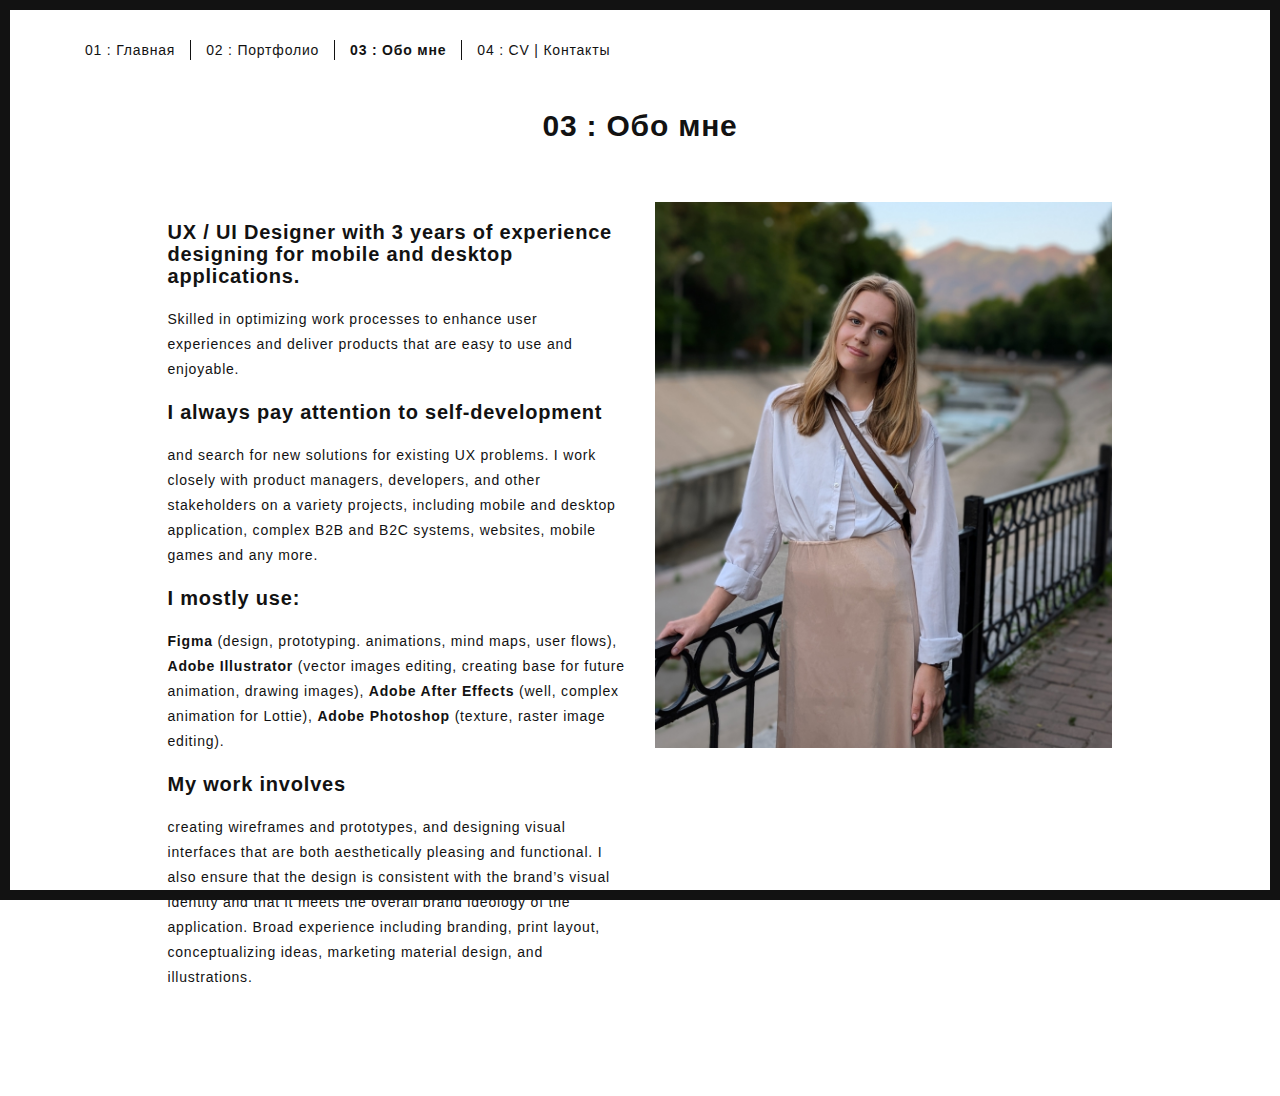
==== commit 1e5f7672: "first committtttе" ====
--- a/about.html
+++ b/about.html
@@ -37,11 +37,11 @@
 
       <div class="collapse navbar-collapse" id="navbar-collapse">
         <ul class="nav navbar-nav ">
-          <li><a href="./index.html" title="">01 : Home</a></li>
-          <li><a href="./works.html" title="">02 : Works</a></li>
-          <li><a href="./about.html" title="">03 : About me</a></li>
-          <li><a href="./contact.html" title="">04 : CV | Contact</a></li>
-          <li><a href="./components.html" title="">05 : Components</a></li>
+          <li><a href="./index.html" title="">01 : Главная</a></li>
+          <li><a href="./works.html" title="">02 : Портфолио</a></li>
+          <li><a href="./about.html" title="">03 : Обо мне</a></li>
+          <li><a href="./contact.html" title="">04 : CV | Контакты</a></li>
+          
         </ul>
 
 
@@ -55,7 +55,7 @@
       <div class="row">
         <div class="col-xs-12">
           <div class="section-container-spacer text-center">
-            <h1 class="h2">03 : About me</h1>
+            <h1 class="h2">03 : Обо мне</h1>
           </div>
           
           <div class="row">
--- a/main.3f6952e4.css
+++ b/main.3f6952e4.css
@@ -3,7 +3,7 @@
  * Copyright 2011-2016 Twitter, Inc.
  * Licensed under MIT (https://github.com/twbs/bootstrap/blob/master/LICENSE)
  */
-/*! normalize.css v3.0.3 | MIT License | github.com/necolas/normalize.css */html{font-family:sans-serif;-ms-text-size-adjust:100%;-webkit-text-size-adjust:100%}body{margin:0}article,aside,details,figcaption,figure,footer,header,hgroup,main,menu,nav,section,summary{display:block}audio,canvas,progress,video{display:inline-block;vertical-align:baseline}audio:not([controls]){display:none;height:0}[hidden],template{display:none}a{background-color:transparent}a:active,a:hover{outline:0}abbr[title]{border-bottom:1px dotted}b,strong{font-weight:700}dfn{font-style:italic}h1{font-size:2em;margin:.67em 0}mark{background:#ff0;color:#000}small{font-size:80%}sub,sup{font-size:75%;line-height:0;position:relative;vertical-align:baseline}sup{top:-.5em}sub{bottom:-.25em}img{border:0}svg:not(:root){overflow:hidden}figure{margin:1em 40px}hr{box-sizing:content-box;height:0}pre{overflow:auto}code,kbd,pre,samp{font-family:monospace,monospace;font-size:1em}button,input,optgroup,select,textarea{color:inherit;font:inherit;margin:0}button{overflow:visible}button,select{text-transform:none}button,html input[type=button],input[type=reset],input[type=submit]{-webkit-appearance:button;cursor:pointer}button[disabled],html input[disabled]{cursor:default}button::-moz-focus-inner,input::-moz-focus-inner{border:0;padding:0}input{line-height:normal}input[type=checkbox],input[type=radio]{box-sizing:border-box;padding:0}input[type=number]::-webkit-inner-spin-button,input[type=number]::-webkit-outer-spin-button{height:auto}input[type=search]{-webkit-appearance:textfield;box-sizing:content-box}input[type=search]::-webkit-search-cancel-button,input[type=search]::-webkit-search-decoration{-webkit-appearance:none}fieldset{border:1px solid silver;margin:0 2px;padding:.35em .625em .75em}textarea{overflow:auto}optgroup{font-weight:700}table{border-collapse:collapse;border-spacing:0}td,th{padding:0}
+/*! normalize.css v3.0.3 | MIT License | github.com/necolas/normalize.css */html{font-family:sans-serif;-ms-text-size-adjust:100%;-webkit-text-size-adjust:100%}body{margin:0}article,aside,details,figcaption,figure,footer,header,hgroup,main,menu,nav,section,summary{display:block}audio,canvas,progress,video{display:inline-block;vertical-align:baseline}audio:not([controls]){display:none;height:0}[hidden],template{display:none}a{background-color:transparent}a:active,a:hover{outline:0}abbr[title]{border-bottom:1px dotted}b,strong{font-weight:700}dfn{font-style:italic}h1{font-size:2em;margin:.67em 0}mark{background:#ff0;color:#121212}small{font-size:80%}sub,sup{font-size:75%;line-height:0;position:relative;vertical-align:baseline}sup{top:-.5em}sub{bottom:-.25em}img{border:0}svg:not(:root){overflow:hidden}figure{margin:1em 40px}hr{box-sizing:content-box;height:0}pre{overflow:auto}code,kbd,pre,samp{font-family:monospace,monospace;font-size:1em}button,input,optgroup,select,textarea{color:inherit;font:inherit;margin:0}button{overflow:visible}button,select{text-transform:none}button,html input[type=button],input[type=reset],input[type=submit]{-webkit-appearance:button;cursor:pointer}button[disabled],html input[disabled]{cursor:default}button::-moz-focus-inner,input::-moz-focus-inner{border:0;padding:0}input{line-height:normal}input[type=checkbox],input[type=radio]{box-sizing:border-box;padding:0}input[type=number]::-webkit-inner-spin-button,input[type=number]::-webkit-outer-spin-button{height:auto}input[type=search]{-webkit-appearance:textfield;box-sizing:content-box}input[type=search]::-webkit-search-cancel-button,input[type=search]::-webkit-search-decoration{-webkit-appearance:none}fieldset{border:1px solid silver;margin:0 2px;padding:.35em .625em .75em}textarea{overflow:auto}optgroup{font-weight:700}table{border-collapse:collapse;border-spacing:0}td,th{padding:0}
 
-/*! Source: https://github.com/h5bp/html5-boilerplate/blob/master/src/css/main.css */@media print{*,:after,:before{background:transparent!important;color:#000!important;box-shadow:none!important;text-shadow:none!important}a,a:visited{text-decoration:underline}a[href]:after{content:" (" attr(href) ")"}abbr[title]:after{content:" (" attr(title) ")"}a[href^="#"]:after,a[href^="javascript:"]:after{content:""}blockquote,pre{border:1px solid #999;page-break-inside:avoid}thead{display:table-header-group}img,tr{page-break-inside:avoid}img{max-width:100%!important}h2,h3,p{orphans:3;widows:3}h2,h3{page-break-after:avoid}.navbar{display:none}.btn>.caret,.dropup>.btn>.caret{border-top-color:#000!important}.label{border:1px solid #000}.table{border-collapse:collapse!important}.table td,.table th{background-color:#fff!important}.table-bordered td,.table-bordered th{border:1px solid #ddd!important}}*,:after,:before{-webkit-box-sizing:border-box;-moz-box-sizing:border-box;box-sizing:border-box}html{font-size:10px;-webkit-tap-highlight-color:transparent}body{font-family:Roboto Mono,Helvetica,Arial,sans-serif;font-size:11px;line-height:1.78;color:#000;background-color:#fff}button,input,select,textarea{font-family:inherit;font-size:inherit;line-height:inherit}a{color:#001aff;text-decoration:none}a:focus,a:hover{color:#fff;text-decoration:none}a:focus{outline:5px auto -webkit-focus-ring-color;outline-offset:-2px}figure{margin:0}img{vertical-align:middle}.img-responsive{display:block;width:100%;height:auto}.img-rounded{border-radius:0}.img-thumbnail{padding:4px;line-height:1.78;background-color:#fff;border:1px solid #ddd;border-radius:0;-webkit-transition:all .2s ease-in-out;-o-transition:all .2s ease-in-out;transition:all .2s ease-in-out;display:inline-block;max-width:100%;height:auto}.img-circle{border-radius:50%}hr{margin-top:19px;margin-bottom:19px;border:0;border-top:1px solid #eee}.sr-only{position:absolute;width:1px;height:1px;margin:-1px;padding:0;overflow:hidden;clip:rect(0,0,0,0);border:0}.sr-only-focusable:active,.sr-only-focusable:focus{position:static;width:auto;height:auto;margin:0;overflow:visible;clip:auto}[role=button]{cursor:pointer}.h1,.h2,.h3,.h4,.h5,.h6,h1,h2,h3,h4,h5,h6{font-family:Roboto Mono,Helvetica,Arial,sans-serif;font-weight:600;line-height:1.1;color:#000}.h1 .small,.h1 small,.h2 .small,.h2 small,.h3 .small,.h3 small,.h4 .small,.h4 small,.h5 .small,.h5 small,.h6 .small,.h6 small,h1 .small,h1 small,h2 .small,h2 small,h3 .small,h3 small,h4 .small,h4 small,h5 .small,h5 small,h6 .small,h6 small{font-weight:400;line-height:1;color:#777}.h1,.h2,.h3,h1,h2,h3{margin-top:19px;margin-bottom:9.5px}.h1 .small,.h1 small,.h2 .small,.h2 small,.h3 .small,.h3 small,h1 .small,h1 small,h2 .small,h2 small,h3 .small,h3 small{font-size:65%}.h4,.h5,.h6,h4,h5,h6{margin-top:9.5px;margin-bottom:9.5px}.h4 .small,.h4 small,.h5 .small,.h5 small,.h6 .small,.h6 small,h4 .small,h4 small,h5 .small,h5 small,h6 .small,h6 small{font-size:75%}.h1,h1{font-size:70px}.h2,h2{font-size:30px}.h3,h3{font-size:20px}.h4,.h5,h4,h5{font-size:11px}.h6,h6{font-size:10px}p{margin:0 0 9.5px}.lead{margin-bottom:19px;font-size:12px;font-weight:300;line-height:1.4}@media (min-width:768px){.lead{font-size:16.5px}}.small,small{font-size:90%}.mark,mark{background-color:#fcf8e3;padding:.2em}.text-left{text-align:left}.text-right{text-align:right}.text-center{text-align:center}.text-justify{text-align:justify}.text-nowrap{white-space:nowrap}.text-lowercase{text-transform:lowercase}.initialism,.text-uppercase{text-transform:uppercase}.text-capitalize{text-transform:capitalize}.text-muted{color:#777}.text-primary{color:#001aff}a.text-primary:focus,a.text-primary:hover{color:#0015cc}.text-success{color:#fff}a.text-success:focus,a.text-success:hover{color:#e6e6e6}.text-info{color:#31708f}a.text-info:focus,a.text-info:hover{color:#245269}.text-warning{color:#8a6d3b}a.text-warning:focus,a.text-warning:hover{color:#66512c}.text-danger{color:#fff}a.text-danger:focus,a.text-danger:hover{color:#e6e6e6}.bg-primary{color:#fff;background-color:#001aff}a.bg-primary:focus,a.bg-primary:hover{background-color:#0015cc}.bg-success,a.bg-success:focus,a.bg-success:hover{background-color:#000}.bg-info{background-color:#d9edf7}a.bg-info:focus,a.bg-info:hover{background-color:#afd9ee}.bg-warning{background-color:#fcf8e3}a.bg-warning:focus,a.bg-warning:hover{background-color:#f7ecb5}.bg-danger{background-color:red}a.bg-danger:focus,a.bg-danger:hover{background-color:#c00}.page-header{padding-bottom:8.5px;margin:38px 0 19px;border-bottom:1px solid #eee}ol,ul{margin-top:0;margin-bottom:9.5px}ol ol,ol ul,ul ol,ul ul{margin-bottom:0}.list-inline,.list-unstyled{padding-left:0;list-style:none}.list-inline{margin-left:-5px}.list-inline>li{display:inline-block;padding-left:5px;padding-right:5px}dl{margin-top:0;margin-bottom:19px}dd,dt{line-height:1.78}dt{font-weight:700}dd{margin-left:0}.dl-horizontal dd:after,.dl-horizontal dd:before{content:" ";display:table}.dl-horizontal dd:after{clear:both}@media (min-width:768px){.dl-horizontal dt{float:left;width:160px;clear:left;text-align:right;overflow:hidden;text-overflow:ellipsis;white-space:nowrap}.dl-horizontal dd{margin-left:180px}}abbr[data-original-title],abbr[title]{cursor:help;border-bottom:1px dotted #777}.initialism{font-size:90%}blockquote{padding:9.5px 19px;margin:0 0 19px;font-size:13.75px;border-left:5px solid #eee}blockquote ol:last-child,blockquote p:last-child,blockquote ul:last-child{margin-bottom:0}blockquote .small,blockquote footer,blockquote small{display:block;font-size:80%;line-height:1.78;color:#777}blockquote .small:before,blockquote footer:before,blockquote small:before{content:"\2014   \A0"}.blockquote-reverse,blockquote.pull-right{padding-right:15px;padding-left:0;border-right:5px solid #eee;border-left:0;text-align:right}.blockquote-reverse .small:before,.blockquote-reverse footer:before,.blockquote-reverse small:before,blockquote.pull-right .small:before,blockquote.pull-right footer:before,blockquote.pull-right small:before{content:""}.blockquote-reverse .small:after,.blockquote-reverse footer:after,.blockquote-reverse small:after,blockquote.pull-right .small:after,blockquote.pull-right footer:after,blockquote.pull-right small:after{content:"\A0   \2014"}address{margin-bottom:19px;font-style:normal;line-height:1.78}code,kbd,pre,samp{font-family:Menlo,Monaco,Consolas,Courier New,monospace}code{color:#c7254e;background-color:#f9f2f4}code,kbd{padding:2px 4px;font-size:90%;border-radius:0}kbd{color:#fff;background-color:#333;box-shadow:inset 0 -1px 0 rgba(0,0,0,.25)}kbd kbd{padding:0;font-size:100%;font-weight:700;box-shadow:none}pre{display:block;padding:9px;margin:0 0 9.5px;font-size:10px;line-height:1.78;word-break:break-all;word-wrap:break-word;color:#333;background-color:#f5f5f5;border:1px solid #ccc;border-radius:0}pre code{padding:0;font-size:inherit;color:inherit;white-space:pre-wrap;background-color:transparent;border-radius:0}.pre-scrollable{max-height:340px;overflow-y:scroll}.container{margin-right:auto;margin-left:auto;padding-left:15px;padding-right:15px}.container:after,.container:before{content:" ";display:table}.container:after{clear:both}@media (min-width:768px){.container{width:750px}}@media (min-width:992px){.container{width:970px}}@media (min-width:1200px){.container{width:1170px}}.container-fluid{margin-right:auto;margin-left:auto;padding-left:15px;padding-right:15px}.container-fluid:after,.container-fluid:before{content:" ";display:table}.container-fluid:after{clear:both}.row{margin-left:-15px;margin-right:-15px}.row:after,.row:before{content:" ";display:table}.row:after{clear:both}.col-lg-1,.col-lg-2,.col-lg-3,.col-lg-4,.col-lg-5,.col-lg-6,.col-lg-7,.col-lg-8,.col-lg-9,.col-lg-10,.col-lg-11,.col-lg-12,.col-md-1,.col-md-2,.col-md-3,.col-md-4,.col-md-5,.col-md-6,.col-md-7,.col-md-8,.col-md-9,.col-md-10,.col-md-11,.col-md-12,.col-sm-1,.col-sm-2,.col-sm-3,.col-sm-4,.col-sm-5,.col-sm-6,.col-sm-7,.col-sm-8,.col-sm-9,.col-sm-10,.col-sm-11,.col-sm-12,.col-xs-1,.col-xs-2,.col-xs-3,.col-xs-4,.col-xs-5,.col-xs-6,.col-xs-7,.col-xs-8,.col-xs-9,.col-xs-10,.col-xs-11,.col-xs-12{position:relative;min-height:1px;padding-left:15px;padding-right:15px}.col-xs-1,.col-xs-2,.col-xs-3,.col-xs-4,.col-xs-5,.col-xs-6,.col-xs-7,.col-xs-8,.col-xs-9,.col-xs-10,.col-xs-11,.col-xs-12{float:left}.col-xs-1{width:8.33333%}.col-xs-2{width:16.66667%}.col-xs-3{width:25%}.col-xs-4{width:33.33333%}.col-xs-5{width:41.66667%}.col-xs-6{width:50%}.col-xs-7{width:58.33333%}.col-xs-8{width:66.66667%}.col-xs-9{width:75%}.col-xs-10{width:83.33333%}.col-xs-11{width:91.66667%}.col-xs-12{width:100%}.col-xs-pull-0{right:auto}.col-xs-pull-1{right:8.33333%}.col-xs-pull-2{right:16.66667%}.col-xs-pull-3{right:25%}.col-xs-pull-4{right:33.33333%}.col-xs-pull-5{right:41.66667%}.col-xs-pull-6{right:50%}.col-xs-pull-7{right:58.33333%}.col-xs-pull-8{right:66.66667%}.col-xs-pull-9{right:75%}.col-xs-pull-10{right:83.33333%}.col-xs-pull-11{right:91.66667%}.col-xs-pull-12{right:100%}.col-xs-push-0{left:auto}.col-xs-push-1{left:8.33333%}.col-xs-push-2{left:16.66667%}.col-xs-push-3{left:25%}.col-xs-push-4{left:33.33333%}.col-xs-push-5{left:41.66667%}.col-xs-push-6{left:50%}.col-xs-push-7{left:58.33333%}.col-xs-push-8{left:66.66667%}.col-xs-push-9{left:75%}.col-xs-push-10{left:83.33333%}.col-xs-push-11{left:91.66667%}.col-xs-push-12{left:100%}.col-xs-offset-0{margin-left:0}.col-xs-offset-1{margin-left:8.33333%}.col-xs-offset-2{margin-left:16.66667%}.col-xs-offset-3{margin-left:25%}.col-xs-offset-4{margin-left:33.33333%}.col-xs-offset-5{margin-left:41.66667%}.col-xs-offset-6{margin-left:50%}.col-xs-offset-7{margin-left:58.33333%}.col-xs-offset-8{margin-left:66.66667%}.col-xs-offset-9{margin-left:75%}.col-xs-offset-10{margin-left:83.33333%}.col-xs-offset-11{margin-left:91.66667%}.col-xs-offset-12{margin-left:100%}@media (min-width:768px){.col-sm-1,.col-sm-2,.col-sm-3,.col-sm-4,.col-sm-5,.col-sm-6,.col-sm-7,.col-sm-8,.col-sm-9,.col-sm-10,.col-sm-11,.col-sm-12{float:left}.col-sm-1{width:8.33333%}.col-sm-2{width:16.66667%}.col-sm-3{width:25%}.col-sm-4{width:33.33333%}.col-sm-5{width:41.66667%}.col-sm-6{width:50%}.col-sm-7{width:58.33333%}.col-sm-8{width:66.66667%}.col-sm-9{width:75%}.col-sm-10{width:83.33333%}.col-sm-11{width:91.66667%}.col-sm-12{width:100%}.col-sm-pull-0{right:auto}.col-sm-pull-1{right:8.33333%}.col-sm-pull-2{right:16.66667%}.col-sm-pull-3{right:25%}.col-sm-pull-4{right:33.33333%}.col-sm-pull-5{right:41.66667%}.col-sm-pull-6{right:50%}.col-sm-pull-7{right:58.33333%}.col-sm-pull-8{right:66.66667%}.col-sm-pull-9{right:75%}.col-sm-pull-10{right:83.33333%}.col-sm-pull-11{right:91.66667%}.col-sm-pull-12{right:100%}.col-sm-push-0{left:auto}.col-sm-push-1{left:8.33333%}.col-sm-push-2{left:16.66667%}.col-sm-push-3{left:25%}.col-sm-push-4{left:33.33333%}.col-sm-push-5{left:41.66667%}.col-sm-push-6{left:50%}.col-sm-push-7{left:58.33333%}.col-sm-push-8{left:66.66667%}.col-sm-push-9{left:75%}.col-sm-push-10{left:83.33333%}.col-sm-push-11{left:91.66667%}.col-sm-push-12{left:100%}.col-sm-offset-0{margin-left:0}.col-sm-offset-1{margin-left:8.33333%}.col-sm-offset-2{margin-left:16.66667%}.col-sm-offset-3{margin-left:25%}.col-sm-offset-4{margin-left:33.33333%}.col-sm-offset-5{margin-left:41.66667%}.col-sm-offset-6{margin-left:50%}.col-sm-offset-7{margin-left:58.33333%}.col-sm-offset-8{margin-left:66.66667%}.col-sm-offset-9{margin-left:75%}.col-sm-offset-10{margin-left:83.33333%}.col-sm-offset-11{margin-left:91.66667%}.col-sm-offset-12{margin-left:100%}}@media (min-width:992px){.col-md-1,.col-md-2,.col-md-3,.col-md-4,.col-md-5,.col-md-6,.col-md-7,.col-md-8,.col-md-9,.col-md-10,.col-md-11,.col-md-12{float:left}.col-md-1{width:8.33333%}.col-md-2{width:16.66667%}.col-md-3{width:25%}.col-md-4{width:33.33333%}.col-md-5{width:41.66667%}.col-md-6{width:50%}.col-md-7{width:58.33333%}.col-md-8{width:66.66667%}.col-md-9{width:75%}.col-md-10{width:83.33333%}.col-md-11{width:91.66667%}.col-md-12{width:100%}.col-md-pull-0{right:auto}.col-md-pull-1{right:8.33333%}.col-md-pull-2{right:16.66667%}.col-md-pull-3{right:25%}.col-md-pull-4{right:33.33333%}.col-md-pull-5{right:41.66667%}.col-md-pull-6{right:50%}.col-md-pull-7{right:58.33333%}.col-md-pull-8{right:66.66667%}.col-md-pull-9{right:75%}.col-md-pull-10{right:83.33333%}.col-md-pull-11{right:91.66667%}.col-md-pull-12{right:100%}.col-md-push-0{left:auto}.col-md-push-1{left:8.33333%}.col-md-push-2{left:16.66667%}.col-md-push-3{left:25%}.col-md-push-4{left:33.33333%}.col-md-push-5{left:41.66667%}.col-md-push-6{left:50%}.col-md-push-7{left:58.33333%}.col-md-push-8{left:66.66667%}.col-md-push-9{left:75%}.col-md-push-10{left:83.33333%}.col-md-push-11{left:91.66667%}.col-md-push-12{left:100%}.col-md-offset-0{margin-left:0}.col-md-offset-1{margin-left:8.33333%}.col-md-offset-2{margin-left:16.66667%}.col-md-offset-3{margin-left:25%}.col-md-offset-4{margin-left:33.33333%}.col-md-offset-5{margin-left:41.66667%}.col-md-offset-6{margin-left:50%}.col-md-offset-7{margin-left:58.33333%}.col-md-offset-8{margin-left:66.66667%}.col-md-offset-9{margin-left:75%}.col-md-offset-10{margin-left:83.33333%}.col-md-offset-11{margin-left:91.66667%}.col-md-offset-12{margin-left:100%}}@media (min-width:1200px){.col-lg-1,.col-lg-2,.col-lg-3,.col-lg-4,.col-lg-5,.col-lg-6,.col-lg-7,.col-lg-8,.col-lg-9,.col-lg-10,.col-lg-11,.col-lg-12{float:left}.col-lg-1{width:8.33333%}.col-lg-2{width:16.66667%}.col-lg-3{width:25%}.col-lg-4{width:33.33333%}.col-lg-5{width:41.66667%}.col-lg-6{width:50%}.col-lg-7{width:58.33333%}.col-lg-8{width:66.66667%}.col-lg-9{width:75%}.col-lg-10{width:83.33333%}.col-lg-11{width:91.66667%}.col-lg-12{width:100%}.col-lg-pull-0{right:auto}.col-lg-pull-1{right:8.33333%}.col-lg-pull-2{right:16.66667%}.col-lg-pull-3{right:25%}.col-lg-pull-4{right:33.33333%}.col-lg-pull-5{right:41.66667%}.col-lg-pull-6{right:50%}.col-lg-pull-7{right:58.33333%}.col-lg-pull-8{right:66.66667%}.col-lg-pull-9{right:75%}.col-lg-pull-10{right:83.33333%}.col-lg-pull-11{right:91.66667%}.col-lg-pull-12{right:100%}.col-lg-push-0{left:auto}.col-lg-push-1{left:8.33333%}.col-lg-push-2{left:16.66667%}.col-lg-push-3{left:25%}.col-lg-push-4{left:33.33333%}.col-lg-push-5{left:41.66667%}.col-lg-push-6{left:50%}.col-lg-push-7{left:58.33333%}.col-lg-push-8{left:66.66667%}.col-lg-push-9{left:75%}.col-lg-push-10{left:83.33333%}.col-lg-push-11{left:91.66667%}.col-lg-push-12{left:100%}.col-lg-offset-0{margin-left:0}.col-lg-offset-1{margin-left:8.33333%}.col-lg-offset-2{margin-left:16.66667%}.col-lg-offset-3{margin-left:25%}.col-lg-offset-4{margin-left:33.33333%}.col-lg-offset-5{margin-left:41.66667%}.col-lg-offset-6{margin-left:50%}.col-lg-offset-7{margin-left:58.33333%}.col-lg-offset-8{margin-left:66.66667%}.col-lg-offset-9{margin-left:75%}.col-lg-offset-10{margin-left:83.33333%}.col-lg-offset-11{margin-left:91.66667%}.col-lg-offset-12{margin-left:100%}}table{background-color:transparent}caption{padding-top:8px;padding-bottom:8px;color:#777}caption,th{text-align:left}.table{width:100%;max-width:100%;margin-bottom:19px}.table>tbody>tr>td,.table>tbody>tr>th,.table>tfoot>tr>td,.table>tfoot>tr>th,.table>thead>tr>td,.table>thead>tr>th{padding:8px;line-height:1.78;vertical-align:top;border-top:1px solid #ddd}.table>thead>tr>th{vertical-align:bottom;border-bottom:2px solid #ddd}.table>caption+thead>tr:first-child>td,.table>caption+thead>tr:first-child>th,.table>colgroup+thead>tr:first-child>td,.table>colgroup+thead>tr:first-child>th,.table>thead:first-child>tr:first-child>td,.table>thead:first-child>tr:first-child>th{border-top:0}.table>tbody+tbody{border-top:2px solid #ddd}.table .table{background-color:#fff}.table-condensed>tbody>tr>td,.table-condensed>tbody>tr>th,.table-condensed>tfoot>tr>td,.table-condensed>tfoot>tr>th,.table-condensed>thead>tr>td,.table-condensed>thead>tr>th{padding:5px}.table-bordered,.table-bordered>tbody>tr>td,.table-bordered>tbody>tr>th,.table-bordered>tfoot>tr>td,.table-bordered>tfoot>tr>th,.table-bordered>thead>tr>td,.table-bordered>thead>tr>th{border:1px solid #ddd}.table-bordered>thead>tr>td,.table-bordered>thead>tr>th{border-bottom-width:2px}.table-striped>tbody>tr:nth-of-type(odd){background-color:#f9f9f9}.table-hover>tbody>tr:hover{background-color:#f5f5f5}table col[class*=col-]{position:static;float:none;display:table-column}table td[class*=col-],table th[class*=col-]{position:static;float:none;display:table-cell}.table>tbody>tr.active>td,.table>tbody>tr.active>th,.table>tbody>tr>td.active,.table>tbody>tr>th.active,.table>tfoot>tr.active>td,.table>tfoot>tr.active>th,.table>tfoot>tr>td.active,.table>tfoot>tr>th.active,.table>thead>tr.active>td,.table>thead>tr.active>th,.table>thead>tr>td.active,.table>thead>tr>th.active{background-color:#f5f5f5}.table-hover>tbody>tr.active:hover>td,.table-hover>tbody>tr.active:hover>th,.table-hover>tbody>tr:hover>.active,.table-hover>tbody>tr>td.active:hover,.table-hover>tbody>tr>th.active:hover{background-color:#e8e8e8}.table-hover>tbody>tr.success:hover>td,.table-hover>tbody>tr.success:hover>th,.table-hover>tbody>tr:hover>.success,.table-hover>tbody>tr>td.success:hover,.table-hover>tbody>tr>th.success:hover,.table>tbody>tr.success>td,.table>tbody>tr.success>th,.table>tbody>tr>td.success,.table>tbody>tr>th.success,.table>tfoot>tr.success>td,.table>tfoot>tr.success>th,.table>tfoot>tr>td.success,.table>tfoot>tr>th.success,.table>thead>tr.success>td,.table>thead>tr.success>th,.table>thead>tr>td.success,.table>thead>tr>th.success{background-color:#000}.table>tbody>tr.info>td,.table>tbody>tr.info>th,.table>tbody>tr>td.info,.table>tbody>tr>th.info,.table>tfoot>tr.info>td,.table>tfoot>tr.info>th,.table>tfoot>tr>td.info,.table>tfoot>tr>th.info,.table>thead>tr.info>td,.table>thead>tr.info>th,.table>thead>tr>td.info,.table>thead>tr>th.info{background-color:#d9edf7}.table-hover>tbody>tr.info:hover>td,.table-hover>tbody>tr.info:hover>th,.table-hover>tbody>tr:hover>.info,.table-hover>tbody>tr>td.info:hover,.table-hover>tbody>tr>th.info:hover{background-color:#c4e3f3}.table>tbody>tr.warning>td,.table>tbody>tr.warning>th,.table>tbody>tr>td.warning,.table>tbody>tr>th.warning,.table>tfoot>tr.warning>td,.table>tfoot>tr.warning>th,.table>tfoot>tr>td.warning,.table>tfoot>tr>th.warning,.table>thead>tr.warning>td,.table>thead>tr.warning>th,.table>thead>tr>td.warning,.table>thead>tr>th.warning{background-color:#fcf8e3}.table-hover>tbody>tr.warning:hover>td,.table-hover>tbody>tr.warning:hover>th,.table-hover>tbody>tr:hover>.warning,.table-hover>tbody>tr>td.warning:hover,.table-hover>tbody>tr>th.warning:hover{background-color:#faf2cc}.table>tbody>tr.danger>td,.table>tbody>tr.danger>th,.table>tbody>tr>td.danger,.table>tbody>tr>th.danger,.table>tfoot>tr.danger>td,.table>tfoot>tr.danger>th,.table>tfoot>tr>td.danger,.table>tfoot>tr>th.danger,.table>thead>tr.danger>td,.table>thead>tr.danger>th,.table>thead>tr>td.danger,.table>thead>tr>th.danger{background-color:red}.table-hover>tbody>tr.danger:hover>td,.table-hover>tbody>tr.danger:hover>th,.table-hover>tbody>tr:hover>.danger,.table-hover>tbody>tr>td.danger:hover,.table-hover>tbody>tr>th.danger:hover{background-color:#e60000}.table-responsive{overflow-x:auto;min-height:.01%}@media screen and (max-width:767px){.table-responsive{width:100%;margin-bottom:14.25px;overflow-y:hidden;-ms-overflow-style:-ms-autohiding-scrollbar;border:1px solid #ddd}.table-responsive>.table{margin-bottom:0}.table-responsive>.table>tbody>tr>td,.table-responsive>.table>tbody>tr>th,.table-responsive>.table>tfoot>tr>td,.table-responsive>.table>tfoot>tr>th,.table-responsive>.table>thead>tr>td,.table-responsive>.table>thead>tr>th{white-space:nowrap}.table-responsive>.table-bordered{border:0}.table-responsive>.table-bordered>tbody>tr>td:first-child,.table-responsive>.table-bordered>tbody>tr>th:first-child,.table-responsive>.table-bordered>tfoot>tr>td:first-child,.table-responsive>.table-bordered>tfoot>tr>th:first-child,.table-responsive>.table-bordered>thead>tr>td:first-child,.table-responsive>.table-bordered>thead>tr>th:first-child{border-left:0}.table-responsive>.table-bordered>tbody>tr>td:last-child,.table-responsive>.table-bordered>tbody>tr>th:last-child,.table-responsive>.table-bordered>tfoot>tr>td:last-child,.table-responsive>.table-bordered>tfoot>tr>th:last-child,.table-responsive>.table-bordered>thead>tr>td:last-child,.table-responsive>.table-bordered>thead>tr>th:last-child{border-right:0}.table-responsive>.table-bordered>tbody>tr:last-child>td,.table-responsive>.table-bordered>tbody>tr:last-child>th,.table-responsive>.table-bordered>tfoot>tr:last-child>td,.table-responsive>.table-bordered>tfoot>tr:last-child>th{border-bottom:0}}fieldset{margin:0;min-width:0}fieldset,legend{padding:0;border:0}legend{display:block;width:100%;margin-bottom:19px;font-size:16.5px;line-height:inherit;color:#333;border-bottom:1px solid #e5e5e5}label{display:inline-block;max-width:100%;margin-bottom:5px;font-weight:700}input[type=search]{-webkit-box-sizing:border-box;-moz-box-sizing:border-box;box-sizing:border-box}input[type=checkbox],input[type=radio]{margin:4px 0 0;margin-top:1px\9;line-height:normal}input[type=file]{display:block}input[type=range]{display:block;width:100%}select[multiple],select[size]{height:auto}input[type=checkbox]:focus,input[type=file]:focus,input[type=radio]:focus{outline:5px auto -webkit-focus-ring-color;outline-offset:-2px}output{padding-top:9px}.form-control,output{display:block;font-size:11px;line-height:1.78;color:#555}.form-control{width:100%;height:40px;padding:8px 14px;background-color:#fff;background-image:none;border:1px solid #000;border-radius:0;-webkit-box-shadow:inset 0 1px 1px rgba(0,0,0,.075);box-shadow:inset 0 1px 1px rgba(0,0,0,.075);-webkit-transition:border-color .15s ease-in-out,box-shadow .15s ease-in-out;-o-transition:border-color ease-in-out .15s,box-shadow ease-in-out .15s;transition:border-color .15s ease-in-out,box-shadow .15s ease-in-out}.form-control:focus{border-color:#66afe9;-webkit-box-shadow:inset 0 1px 1px rgba(0,0,0,.075),0 0 8px rgba(102,175,233,.6);box-shadow:inset 0 1px 1px rgba(0,0,0,.075),0 0 8px rgba(102,175,233,.6)}.form-control::-moz-placeholder{color:#999;opacity:1}.form-control:-ms-input-placeholder{color:#999}.form-control::-webkit-input-placeholder{color:#999}.form-control::-ms-expand{border:0;background-color:transparent}.form-control[disabled],.form-control[readonly],fieldset[disabled] .form-control{background-color:#eee;opacity:1}.form-control[disabled],fieldset[disabled] .form-control{cursor:not-allowed}textarea.form-control{height:auto}input[type=search]{-webkit-appearance:none}@media screen and (-webkit-min-device-pixel-ratio:0){input[type=date].form-control,input[type=datetime-local].form-control,input[type=month].form-control,input[type=time].form-control{line-height:40px}.input-group-sm>.input-group-btn>input[type=date].btn,.input-group-sm>.input-group-btn>input[type=datetime-local].btn,.input-group-sm>.input-group-btn>input[type=month].btn,.input-group-sm>.input-group-btn>input[type=time].btn,.input-group-sm>input[type=date].form-control,.input-group-sm>input[type=date].input-group-addon,.input-group-sm>input[type=datetime-local].form-control,.input-group-sm>input[type=datetime-local].input-group-addon,.input-group-sm>input[type=month].form-control,.input-group-sm>input[type=month].input-group-addon,.input-group-sm>input[type=time].form-control,.input-group-sm>input[type=time].input-group-addon,.input-group-sm input[type=date],.input-group-sm input[type=datetime-local],.input-group-sm input[type=month],.input-group-sm input[type=time],input[type=date].input-sm,input[type=datetime-local].input-sm,input[type=month].input-sm,input[type=time].input-sm{line-height:27px}.input-group-lg>.input-group-btn>input[type=date].btn,.input-group-lg>.input-group-btn>input[type=datetime-local].btn,.input-group-lg>.input-group-btn>input[type=month].btn,.input-group-lg>.input-group-btn>input[type=time].btn,.input-group-lg>input[type=date].form-control,.input-group-lg>input[type=date].input-group-addon,.input-group-lg>input[type=datetime-local].form-control,.input-group-lg>input[type=datetime-local].input-group-addon,.input-group-lg>input[type=month].form-control,.input-group-lg>input[type=month].input-group-addon,.input-group-lg>input[type=time].form-control,.input-group-lg>input[type=time].input-group-addon,.input-group-lg input[type=date],.input-group-lg input[type=datetime-local],.input-group-lg input[type=month],.input-group-lg input[type=time],input[type=date].input-lg,input[type=datetime-local].input-lg,input[type=month].input-lg,input[type=time].input-lg{line-height:41px}}.form-group{margin-bottom:15px}.checkbox,.radio{position:relative;display:block;margin-top:10px;margin-bottom:10px}.checkbox label,.radio label{min-height:19px;padding-left:20px;margin-bottom:0;font-weight:400;cursor:pointer}.checkbox-inline input[type=checkbox],.checkbox input[type=checkbox],.radio-inline input[type=radio],.radio input[type=radio]{position:absolute;margin-left:-20px;margin-top:4px\9}.checkbox+.checkbox,.radio+.radio{margin-top:-5px}.checkbox-inline,.radio-inline{position:relative;display:inline-block;padding-left:20px;margin-bottom:0;vertical-align:middle;font-weight:400;cursor:pointer}.checkbox-inline+.checkbox-inline,.radio-inline+.radio-inline{margin-top:0;margin-left:10px}.checkbox-inline.disabled,.checkbox.disabled label,.radio-inline.disabled,.radio.disabled label,fieldset[disabled] .checkbox-inline,fieldset[disabled] .checkbox label,fieldset[disabled] .radio-inline,fieldset[disabled] .radio label,fieldset[disabled] input[type=checkbox],fieldset[disabled] input[type=radio],input[type=checkbox].disabled,input[type=checkbox][disabled],input[type=radio].disabled,input[type=radio][disabled]{cursor:not-allowed}.form-control-static{padding-top:9px;padding-bottom:9px;margin-bottom:0;min-height:30px}.form-control-static.input-lg,.form-control-static.input-sm,.input-group-lg>.form-control-static.form-control,.input-group-lg>.form-control-static.input-group-addon,.input-group-lg>.input-group-btn>.form-control-static.btn,.input-group-sm>.form-control-static.form-control,.input-group-sm>.form-control-static.input-group-addon,.input-group-sm>.input-group-btn>.form-control-static.btn{padding-left:0;padding-right:0}.input-group-sm>.form-control,.input-group-sm>.input-group-addon,.input-group-sm>.input-group-btn>.btn,.input-sm{height:27px;padding:5px 10px;font-size:10px;line-height:1.5;border-radius:0}.input-group-sm>.input-group-btn>select.btn,.input-group-sm>select.form-control,.input-group-sm>select.input-group-addon,select.input-sm{height:27px;line-height:27px}.input-group-sm>.input-group-btn>select[multiple].btn,.input-group-sm>.input-group-btn>textarea.btn,.input-group-sm>select[multiple].form-control,.input-group-sm>select[multiple].input-group-addon,.input-group-sm>textarea.form-control,.input-group-sm>textarea.input-group-addon,select[multiple].input-sm,textarea.input-sm{height:auto}.form-group-sm .form-control{height:27px;padding:5px 10px;font-size:10px;line-height:1.5;border-radius:0}.form-group-sm select.form-control{height:27px;line-height:27px}.form-group-sm select[multiple].form-control,.form-group-sm textarea.form-control{height:auto}.form-group-sm .form-control-static{height:27px;min-height:29px;padding:6px 10px;font-size:10px;line-height:1.5}.input-group-lg>.form-control,.input-group-lg>.input-group-addon,.input-group-lg>.input-group-btn>.btn,.input-lg{height:41px;padding:10px 16px;font-size:14px;line-height:1.33333;border-radius:0}.input-group-lg>.input-group-btn>select.btn,.input-group-lg>select.form-control,.input-group-lg>select.input-group-addon,select.input-lg{height:41px;line-height:41px}.input-group-lg>.input-group-btn>select[multiple].btn,.input-group-lg>.input-group-btn>textarea.btn,.input-group-lg>select[multiple].form-control,.input-group-lg>select[multiple].input-group-addon,.input-group-lg>textarea.form-control,.input-group-lg>textarea.input-group-addon,select[multiple].input-lg,textarea.input-lg{height:auto}.form-group-lg .form-control{height:41px;padding:10px 16px;font-size:14px;line-height:1.33333;border-radius:0}.form-group-lg select.form-control{height:41px;line-height:41px}.form-group-lg select[multiple].form-control,.form-group-lg textarea.form-control{height:auto}.form-group-lg .form-control-static{height:41px;min-height:33px;padding:11px 16px;font-size:14px;line-height:1.33333}.has-feedback{position:relative}.has-feedback .form-control{padding-right:50px}.form-control-feedback{position:absolute;top:0;right:0;z-index:2;display:block;width:40px;height:40px;line-height:40px;text-align:center;pointer-events:none}.form-group-lg .form-control+.form-control-feedback,.input-group-lg+.form-control-feedback,.input-group-lg>.form-control+.form-control-feedback,.input-group-lg>.input-group-addon+.form-control-feedback,.input-group-lg>.input-group-btn>.btn+.form-control-feedback,.input-lg+.form-control-feedback{width:41px;height:41px;line-height:41px}.form-group-sm .form-control+.form-control-feedback,.input-group-sm+.form-control-feedback,.input-group-sm>.form-control+.form-control-feedback,.input-group-sm>.input-group-addon+.form-control-feedback,.input-group-sm>.input-group-btn>.btn+.form-control-feedback,.input-sm+.form-control-feedback{width:27px;height:27px;line-height:27px}.has-success .checkbox,.has-success .checkbox-inline,.has-success.checkbox-inline label,.has-success.checkbox label,.has-success .control-label,.has-success .help-block,.has-success .radio,.has-success .radio-inline,.has-success.radio-inline label,.has-success.radio label{color:#fff}.has-success .form-control{border-color:#fff;-webkit-box-shadow:inset 0 1px 1px rgba(0,0,0,.075);box-shadow:inset 0 1px 1px rgba(0,0,0,.075)}.has-success .form-control:focus{border-color:#e6e6e6;-webkit-box-shadow:inset 0 1px 1px rgba(0,0,0,.075),0 0 6px #fff;box-shadow:inset 0 1px 1px rgba(0,0,0,.075),0 0 6px #fff}.has-success .input-group-addon{color:#fff;border-color:#fff;background-color:#000}.has-success .form-control-feedback{color:#fff}.has-warning .checkbox,.has-warning .checkbox-inline,.has-warning.checkbox-inline label,.has-warning.checkbox label,.has-warning .control-label,.has-warning .help-block,.has-warning .radio,.has-warning .radio-inline,.has-warning.radio-inline label,.has-warning.radio label{color:#8a6d3b}.has-warning .form-control{border-color:#8a6d3b;-webkit-box-shadow:inset 0 1px 1px rgba(0,0,0,.075);box-shadow:inset 0 1px 1px rgba(0,0,0,.075)}.has-warning .form-control:focus{border-color:#66512c;-webkit-box-shadow:inset 0 1px 1px rgba(0,0,0,.075),0 0 6px #c0a16b;box-shadow:inset 0 1px 1px rgba(0,0,0,.075),0 0 6px #c0a16b}.has-warning .input-group-addon{color:#8a6d3b;border-color:#8a6d3b;background-color:#fcf8e3}.has-warning .form-control-feedback{color:#8a6d3b}.has-error .checkbox,.has-error .checkbox-inline,.has-error.checkbox-inline label,.has-error.checkbox label,.has-error .control-label,.has-error .help-block,.has-error .radio,.has-error .radio-inline,.has-error.radio-inline label,.has-error.radio label{color:#fff}.has-error .form-control{border-color:#fff;-webkit-box-shadow:inset 0 1px 1px rgba(0,0,0,.075);box-shadow:inset 0 1px 1px rgba(0,0,0,.075)}.has-error .form-control:focus{border-color:#e6e6e6;-webkit-box-shadow:inset 0 1px 1px rgba(0,0,0,.075),0 0 6px #fff;box-shadow:inset 0 1px 1px rgba(0,0,0,.075),0 0 6px #fff}.has-error .input-group-addon{color:#fff;border-color:#fff;background-color:red}.has-error .form-control-feedback{color:#fff}.has-feedback label~.form-control-feedback{top:24px}.has-feedback label.sr-only~.form-control-feedback{top:0}.help-block{display:block;margin-top:5px;margin-bottom:10px;color:#404040}@media (min-width:768px){.form-inline .form-group{display:inline-block;margin-bottom:0;vertical-align:middle}.form-inline .form-control{display:inline-block;width:auto;vertical-align:middle}.form-inline .form-control-static{display:inline-block}.form-inline .input-group{display:inline-table;vertical-align:middle}.form-inline .input-group .form-control,.form-inline .input-group .input-group-addon,.form-inline .input-group .input-group-btn{width:auto}.form-inline .input-group>.form-control{width:100%}.form-inline .control-label{margin-bottom:0;vertical-align:middle}.form-inline .checkbox,.form-inline .radio{display:inline-block;margin-top:0;margin-bottom:0;vertical-align:middle}.form-inline .checkbox label,.form-inline .radio label{padding-left:0}.form-inline .checkbox input[type=checkbox],.form-inline .radio input[type=radio]{position:relative;margin-left:0}.form-inline .has-feedback .form-control-feedback{top:0}}.form-horizontal .checkbox,.form-horizontal .checkbox-inline,.form-horizontal .radio,.form-horizontal .radio-inline{margin-top:0;margin-bottom:0;padding-top:9px}.form-horizontal .checkbox,.form-horizontal .radio{min-height:28px}.form-horizontal .form-group{margin-left:-15px;margin-right:-15px}.form-horizontal .form-group:after,.form-horizontal .form-group:before{content:" ";display:table}.form-horizontal .form-group:after{clear:both}@media (min-width:768px){.form-horizontal .control-label{text-align:right;margin-bottom:0;padding-top:9px}}.form-horizontal .has-feedback .form-control-feedback{right:15px}@media (min-width:768px){.form-horizontal .form-group-lg .control-label{padding-top:11px;font-size:14px}}@media (min-width:768px){.form-horizontal .form-group-sm .control-label{padding-top:6px;font-size:10px}}.btn{display:inline-block;margin-bottom:0;font-weight:400;text-align:center;vertical-align:middle;touch-action:manipulation;cursor:pointer;background-image:none;border:1px solid transparent;white-space:nowrap;padding:8px 14px;font-size:11px;line-height:1.78;border-radius:0;-webkit-user-select:none;-moz-user-select:none;-ms-user-select:none;user-select:none}.btn.active.focus,.btn.active:focus,.btn.focus,.btn:active.focus,.btn:active:focus,.btn:focus{outline:5px auto -webkit-focus-ring-color;outline-offset:-2px}.btn.focus,.btn:focus,.btn:hover{color:#000;text-decoration:none}.btn.active,.btn:active{outline:0;background-image:none;-webkit-box-shadow:inset 0 3px 5px rgba(0,0,0,.125);box-shadow:inset 0 3px 5px rgba(0,0,0,.125)}.btn.disabled,.btn[disabled],fieldset[disabled] .btn{cursor:not-allowed;opacity:.65;filter:alpha(opacity=65);-webkit-box-shadow:none;box-shadow:none}a.btn.disabled,fieldset[disabled] a.btn{pointer-events:none}.btn-default,.btn-default.active,.btn-default.active.focus,.btn-default.active:focus,.btn-default.active:hover,.btn-default.focus,.btn-default:active,.btn-default:active.focus,.btn-default:active:focus,.btn-default:active:hover,.btn-default:focus,.btn-default:hover,.open>.btn-default.dropdown-toggle,.open>.btn-default.dropdown-toggle.focus,.open>.btn-default.dropdown-toggle:focus,.open>.btn-default.dropdown-toggle:hover{color:#000;background-color:transparent;border-color:#000}.btn-default.active,.btn-default:active,.open>.btn-default.dropdown-toggle{background-image:none}.btn-default.disabled.focus,.btn-default.disabled:focus,.btn-default.disabled:hover,.btn-default[disabled].focus,.btn-default[disabled]:focus,.btn-default[disabled]:hover,fieldset[disabled] .btn-default.focus,fieldset[disabled] .btn-default:focus,fieldset[disabled] .btn-default:hover{background-color:transparent;border-color:#000}.btn-default .badge{color:transparent;background-color:#000}.btn-primary{color:#001aff;background-color:transparent;border-color:#001aff}.btn-primary.focus,.btn-primary:focus{color:#001aff;background-color:transparent;border-color:#000d80}.btn-primary.active,.btn-primary:active,.btn-primary:hover,.open>.btn-primary.dropdown-toggle{color:#001aff;background-color:transparent;border-color:#0014c2}.btn-primary.active.focus,.btn-primary.active:focus,.btn-primary.active:hover,.btn-primary:active.focus,.btn-primary:active:focus,.btn-primary:active:hover,.open>.btn-primary.dropdown-toggle.focus,.open>.btn-primary.dropdown-toggle:focus,.open>.btn-primary.dropdown-toggle:hover{color:#001aff;background-color:transparent;border-color:#000d80}.btn-primary.active,.btn-primary:active,.open>.btn-primary.dropdown-toggle{background-image:none}.btn-primary.disabled.focus,.btn-primary.disabled:focus,.btn-primary.disabled:hover,.btn-primary[disabled].focus,.btn-primary[disabled]:focus,.btn-primary[disabled]:hover,fieldset[disabled] .btn-primary.focus,fieldset[disabled] .btn-primary:focus,fieldset[disabled] .btn-primary:hover{background-color:transparent;border-color:#001aff}.btn-primary .badge{color:transparent;background-color:#001aff}.btn-success{color:#5cb85c;background-color:transparent;border-color:#5cb85c}.btn-success.focus,.btn-success:focus{color:#5cb85c;background-color:transparent;border-color:#2d672d}.btn-success.active,.btn-success:active,.btn-success:hover,.open>.btn-success.dropdown-toggle{color:#5cb85c;background-color:transparent;border-color:#419641}.btn-success.active.focus,.btn-success.active:focus,.btn-success.active:hover,.btn-success:active.focus,.btn-success:active:focus,.btn-success:active:hover,.open>.btn-success.dropdown-toggle.focus,.open>.btn-success.dropdown-toggle:focus,.open>.btn-success.dropdown-toggle:hover{color:#5cb85c;background-color:transparent;border-color:#2d672d}.btn-success.active,.btn-success:active,.open>.btn-success.dropdown-toggle{background-image:none}.btn-success.disabled.focus,.btn-success.disabled:focus,.btn-success.disabled:hover,.btn-success[disabled].focus,.btn-success[disabled]:focus,.btn-success[disabled]:hover,fieldset[disabled] .btn-success.focus,fieldset[disabled] .btn-success:focus,fieldset[disabled] .btn-success:hover{background-color:transparent;border-color:#5cb85c}.btn-success .badge{color:transparent;background-color:#5cb85c}.btn-info{border-color:#5bc0de}.btn-info,.btn-info.focus,.btn-info:focus{color:#5bc0de;background-color:transparent}.btn-info.focus,.btn-info:focus{border-color:#1f7e9a}.btn-info.active,.btn-info:active,.btn-info:hover,.open>.btn-info.dropdown-toggle{color:#5bc0de;background-color:transparent;border-color:#2aabd2}.btn-info.active.focus,.btn-info.active:focus,.btn-info.active:hover,.btn-info:active.focus,.btn-info:active:focus,.btn-info:active:hover,.open>.btn-info.dropdown-toggle.focus,.open>.btn-info.dropdown-toggle:focus,.open>.btn-info.dropdown-toggle:hover{color:#5bc0de;background-color:transparent;border-color:#1f7e9a}.btn-info.active,.btn-info:active,.open>.btn-info.dropdown-toggle{background-image:none}.btn-info.disabled.focus,.btn-info.disabled:focus,.btn-info.disabled:hover,.btn-info[disabled].focus,.btn-info[disabled]:focus,.btn-info[disabled]:hover,fieldset[disabled] .btn-info.focus,fieldset[disabled] .btn-info:focus,fieldset[disabled] .btn-info:hover{background-color:transparent;border-color:#5bc0de}.btn-info .badge{color:transparent;background-color:#5bc0de}.btn-warning{color:#f0ad4e;background-color:transparent;border-color:#f0ad4e}.btn-warning.focus,.btn-warning:focus{color:#f0ad4e;background-color:transparent;border-color:#b06d0f}.btn-warning.active,.btn-warning:active,.btn-warning:hover,.open>.btn-warning.dropdown-toggle{color:#f0ad4e;background-color:transparent;border-color:#eb9316}.btn-warning.active.focus,.btn-warning.active:focus,.btn-warning.active:hover,.btn-warning:active.focus,.btn-warning:active:focus,.btn-warning:active:hover,.open>.btn-warning.dropdown-toggle.focus,.open>.btn-warning.dropdown-toggle:focus,.open>.btn-warning.dropdown-toggle:hover{color:#f0ad4e;background-color:transparent;border-color:#b06d0f}.btn-warning.active,.btn-warning:active,.open>.btn-warning.dropdown-toggle{background-image:none}.btn-warning.disabled.focus,.btn-warning.disabled:focus,.btn-warning.disabled:hover,.btn-warning[disabled].focus,.btn-warning[disabled]:focus,.btn-warning[disabled]:hover,fieldset[disabled] .btn-warning.focus,fieldset[disabled] .btn-warning:focus,fieldset[disabled] .btn-warning:hover{background-color:transparent;border-color:#f0ad4e}.btn-warning .badge{color:transparent;background-color:#f0ad4e}.btn-danger{color:#d9534f;background-color:transparent;border-color:#d9534f}.btn-danger.focus,.btn-danger:focus{color:#d9534f;background-color:transparent;border-color:#8b211e}.btn-danger.active,.btn-danger:active,.btn-danger:hover,.open>.btn-danger.dropdown-toggle{color:#d9534f;background-color:transparent;border-color:#c12e2a}.btn-danger.active.focus,.btn-danger.active:focus,.btn-danger.active:hover,.btn-danger:active.focus,.btn-danger:active:focus,.btn-danger:active:hover,.open>.btn-danger.dropdown-toggle.focus,.open>.btn-danger.dropdown-toggle:focus,.open>.btn-danger.dropdown-toggle:hover{color:#d9534f;background-color:transparent;border-color:#8b211e}.btn-danger.active,.btn-danger:active,.open>.btn-danger.dropdown-toggle{background-image:none}.btn-danger.disabled.focus,.btn-danger.disabled:focus,.btn-danger.disabled:hover,.btn-danger[disabled].focus,.btn-danger[disabled]:focus,.btn-danger[disabled]:hover,fieldset[disabled] .btn-danger.focus,fieldset[disabled] .btn-danger:focus,fieldset[disabled] .btn-danger:hover{background-color:transparent;border-color:#d9534f}.btn-danger .badge{color:transparent;background-color:#d9534f}.btn-link{color:#001aff;font-weight:400;border-radius:0}.btn-link,.btn-link.active,.btn-link:active,.btn-link[disabled],fieldset[disabled] .btn-link{background-color:transparent;-webkit-box-shadow:none;box-shadow:none}.btn-link,.btn-link:active,.btn-link:focus,.btn-link:hover{border-color:transparent}.btn-link:focus,.btn-link:hover{color:#0012b3;text-decoration:underline;background-color:transparent}.btn-link[disabled]:focus,.btn-link[disabled]:hover,fieldset[disabled] .btn-link:focus,fieldset[disabled] .btn-link:hover{color:#777;text-decoration:none}.btn-group-lg>.btn,.btn-lg{padding:10px 16px;font-size:14px;line-height:1.33333;border-radius:0}.btn-group-sm>.btn,.btn-sm{padding:5px 10px;font-size:10px;line-height:1.5;border-radius:0}.btn-group-xs>.btn,.btn-xs{padding:1px 5px;font-size:10px;line-height:1.5;border-radius:0}.btn-block{display:block;width:100%}.btn-block+.btn-block{margin-top:5px}input[type=button].btn-block,input[type=reset].btn-block,input[type=submit].btn-block{width:100%}.fade{opacity:0;-webkit-transition:opacity .15s linear;-o-transition:opacity .15s linear;transition:opacity .15s linear}.fade.in{opacity:1}.collapse{display:none}.collapse.in{display:block}tr.collapse.in{display:table-row}tbody.collapse.in{display:table-row-group}.collapsing{position:relative;height:0;overflow:hidden;-webkit-transition-property:height,visibility;transition-property:height,visibility;-webkit-transition-duration:.35s;transition-duration:.35s;-webkit-transition-timing-function:ease;transition-timing-function:ease}.caret{display:inline-block;width:0;height:0;margin-left:2px;vertical-align:middle;border-top:4px dashed;border-top:4px solid\9;border-right:4px solid transparent;border-left:4px solid transparent}.dropdown,.dropup{position:relative}.dropdown-toggle:focus{outline:0}.dropdown-menu{position:absolute;top:100%;left:0;z-index:1000;display:none;float:left;min-width:160px;padding:5px 0;margin:2px 0 0;list-style:none;font-size:11px;text-align:left;background-color:#fff;border:1px solid #ccc;border:1px solid rgba(0,0,0,.15);border-radius:0;-webkit-box-shadow:0 6px 12px rgba(0,0,0,.175);box-shadow:0 6px 12px rgba(0,0,0,.175);background-clip:padding-box}.dropdown-menu.pull-right{right:0;left:auto}.dropdown-menu .divider{height:1px;margin:8.5px 0;overflow:hidden;background-color:#e5e5e5}.dropdown-menu>li>a{display:block;padding:3px 20px;clear:both;font-weight:400;line-height:1.78;color:#333;white-space:nowrap}.dropdown-menu>li>a:focus,.dropdown-menu>li>a:hover{text-decoration:none;color:#262626;background-color:#f5f5f5}.dropdown-menu>.active>a,.dropdown-menu>.active>a:focus,.dropdown-menu>.active>a:hover{color:#fff;text-decoration:none;outline:0;background-color:#001aff}.dropdown-menu>.disabled>a,.dropdown-menu>.disabled>a:focus,.dropdown-menu>.disabled>a:hover{color:#777}.dropdown-menu>.disabled>a:focus,.dropdown-menu>.disabled>a:hover{text-decoration:none;background-color:transparent;background-image:none;filter:progid:DXImageTransform.Microsoft.gradient(enabled = false);cursor:not-allowed}.open>.dropdown-menu{display:block}.open>a{outline:0}.dropdown-menu-right{left:auto;right:0}.dropdown-menu-left{left:0;right:auto}.dropdown-header{display:block;padding:3px 20px;font-size:10px;line-height:1.78;color:#777;white-space:nowrap}.dropdown-backdrop{position:fixed;left:0;right:0;bottom:0;top:0;z-index:990}.pull-right>.dropdown-menu{right:0;left:auto}.dropup .caret,.navbar-fixed-bottom .dropdown .caret{border-top:0;border-bottom:4px dashed;border-bottom:4px solid\9;content:""}.dropup .dropdown-menu,.navbar-fixed-bottom .dropdown .dropdown-menu{top:auto;bottom:100%;margin-bottom:2px}@media (min-width:768px){.navbar-right .dropdown-menu{right:0;left:auto}.navbar-right .dropdown-menu-left{left:0;right:auto}}.btn-group,.btn-group-vertical{position:relative;display:inline-block;vertical-align:middle}.btn-group-vertical>.btn,.btn-group>.btn{position:relative;float:left}.btn-group-vertical>.btn.active,.btn-group-vertical>.btn:active,.btn-group-vertical>.btn:focus,.btn-group-vertical>.btn:hover,.btn-group>.btn.active,.btn-group>.btn:active,.btn-group>.btn:focus,.btn-group>.btn:hover{z-index:2}.btn-group .btn+.btn,.btn-group .btn+.btn-group,.btn-group .btn-group+.btn,.btn-group .btn-group+.btn-group{margin-left:-1px}.btn-toolbar{margin-left:-5px}.btn-toolbar:after,.btn-toolbar:before{content:" ";display:table}.btn-toolbar:after{clear:both}.btn-toolbar .btn,.btn-toolbar .btn-group,.btn-toolbar .input-group{float:left}.btn-toolbar>.btn,.btn-toolbar>.btn-group,.btn-toolbar>.input-group{margin-left:5px}.btn-group>.btn:not(:first-child):not(:last-child):not(.dropdown-toggle){border-radius:0}.btn-group>.btn:first-child{margin-left:0}.btn-group>.btn:first-child:not(:last-child):not(.dropdown-toggle){border-bottom-right-radius:0;border-top-right-radius:0}.btn-group>.btn:last-child:not(:first-child),.btn-group>.dropdown-toggle:not(:first-child){border-bottom-left-radius:0;border-top-left-radius:0}.btn-group>.btn-group{float:left}.btn-group>.btn-group:not(:first-child):not(:last-child)>.btn{border-radius:0}.btn-group>.btn-group:first-child:not(:last-child)>.btn:last-child,.btn-group>.btn-group:first-child:not(:last-child)>.dropdown-toggle{border-bottom-right-radius:0;border-top-right-radius:0}.btn-group>.btn-group:last-child:not(:first-child)>.btn:first-child{border-bottom-left-radius:0;border-top-left-radius:0}.btn-group .dropdown-toggle:active,.btn-group.open .dropdown-toggle{outline:0}.btn-group>.btn+.dropdown-toggle{padding-left:8px;padding-right:8px}.btn-group-lg.btn-group>.btn+.dropdown-toggle,.btn-group>.btn-lg+.dropdown-toggle{padding-left:12px;padding-right:12px}.btn-group.open .dropdown-toggle{-webkit-box-shadow:inset 0 3px 5px rgba(0,0,0,.125);box-shadow:inset 0 3px 5px rgba(0,0,0,.125)}.btn-group.open .dropdown-toggle.btn-link{-webkit-box-shadow:none;box-shadow:none}.btn .caret{margin-left:0}.btn-group-lg>.btn .caret,.btn-lg .caret{border-width:5px 5px 0;border-bottom-width:0}.dropup .btn-group-lg>.btn .caret,.dropup .btn-lg .caret{border-width:0 5px 5px}.btn-group-vertical>.btn,.btn-group-vertical>.btn-group,.btn-group-vertical>.btn-group>.btn{display:block;float:none;width:100%;max-width:100%}.btn-group-vertical>.btn-group:after,.btn-group-vertical>.btn-group:before{content:" ";display:table}.btn-group-vertical>.btn-group:after{clear:both}.btn-group-vertical>.btn-group>.btn{float:none}.btn-group-vertical>.btn+.btn,.btn-group-vertical>.btn+.btn-group,.btn-group-vertical>.btn-group+.btn,.btn-group-vertical>.btn-group+.btn-group{margin-top:-1px;margin-left:0}.btn-group-vertical>.btn:not(:first-child):not(:last-child){border-radius:0}.btn-group-vertical>.btn:first-child:not(:last-child),.btn-group-vertical>.btn:last-child:not(:first-child){border-top-right-radius:0;border-top-left-radius:0;border-bottom-right-radius:0;border-bottom-left-radius:0}.btn-group-vertical>.btn-group:not(:first-child):not(:last-child)>.btn{border-radius:0}.btn-group-vertical>.btn-group:first-child:not(:last-child)>.btn:last-child,.btn-group-vertical>.btn-group:first-child:not(:last-child)>.dropdown-toggle{border-bottom-right-radius:0;border-bottom-left-radius:0}.btn-group-vertical>.btn-group:last-child:not(:first-child)>.btn:first-child{border-top-right-radius:0;border-top-left-radius:0}.btn-group-justified{display:table;width:100%;table-layout:fixed;border-collapse:separate}.btn-group-justified>.btn,.btn-group-justified>.btn-group{float:none;display:table-cell;width:1%}.btn-group-justified>.btn-group .btn{width:100%}.btn-group-justified>.btn-group .dropdown-menu{left:auto}[data-toggle=buttons]>.btn-group>.btn input[type=checkbox],[data-toggle=buttons]>.btn-group>.btn input[type=radio],[data-toggle=buttons]>.btn input[type=checkbox],[data-toggle=buttons]>.btn input[type=radio]{position:absolute;clip:rect(0,0,0,0);pointer-events:none}.input-group{position:relative;display:table;border-collapse:separate}.input-group[class*=col-]{float:none;padding-left:0;padding-right:0}.input-group .form-control{position:relative;z-index:2;float:left;width:100%;margin-bottom:0}.input-group .form-control:focus{z-index:3}.input-group-addon,.input-group-btn,.input-group .form-control{display:table-cell}.input-group-addon:not(:first-child):not(:last-child),.input-group-btn:not(:first-child):not(:last-child),.input-group .form-control:not(:first-child):not(:last-child){border-radius:0}.input-group-addon,.input-group-btn{width:1%;white-space:nowrap;vertical-align:middle}.input-group-addon{padding:8px 14px;font-size:11px;font-weight:400;line-height:1;color:#555;text-align:center;background-color:#eee;border:1px solid #000;border-radius:0}.input-group-addon.input-sm,.input-group-sm>.input-group-addon,.input-group-sm>.input-group-btn>.input-group-addon.btn{padding:5px 10px;font-size:10px;border-radius:0}.input-group-addon.input-lg,.input-group-lg>.input-group-addon,.input-group-lg>.input-group-btn>.input-group-addon.btn{padding:10px 16px;font-size:14px;border-radius:0}.input-group-addon input[type=checkbox],.input-group-addon input[type=radio]{margin-top:0}.input-group-addon:first-child,.input-group-btn:first-child>.btn,.input-group-btn:first-child>.btn-group>.btn,.input-group-btn:first-child>.dropdown-toggle,.input-group-btn:last-child>.btn-group:not(:last-child)>.btn,.input-group-btn:last-child>.btn:not(:last-child):not(.dropdown-toggle),.input-group .form-control:first-child{border-bottom-right-radius:0;border-top-right-radius:0}.input-group-addon:first-child{border-right:0}.input-group-addon:last-child,.input-group-btn:first-child>.btn-group:not(:first-child)>.btn,.input-group-btn:first-child>.btn:not(:first-child),.input-group-btn:last-child>.btn,.input-group-btn:last-child>.btn-group>.btn,.input-group-btn:last-child>.dropdown-toggle,.input-group .form-control:last-child{border-bottom-left-radius:0;border-top-left-radius:0}.input-group-addon:last-child{border-left:0}.input-group-btn{font-size:0;white-space:nowrap}.input-group-btn,.input-group-btn>.btn{position:relative}.input-group-btn>.btn+.btn{margin-left:-1px}.input-group-btn>.btn:active,.input-group-btn>.btn:focus,.input-group-btn>.btn:hover{z-index:2}.input-group-btn:first-child>.btn,.input-group-btn:first-child>.btn-group{margin-right:-1px}.input-group-btn:last-child>.btn,.input-group-btn:last-child>.btn-group{z-index:2;margin-left:-1px}.nav{margin-bottom:0;padding-left:0;list-style:none}.nav:after,.nav:before{content:" ";display:table}.nav:after{clear:both}.nav>li,.nav>li>a{position:relative;display:block}.nav>li>a{padding:10px 15px}.nav>li>a:focus,.nav>li>a:hover{text-decoration:none;background-color:transparent}.nav>li.disabled>a{color:#777}.nav>li.disabled>a:focus,.nav>li.disabled>a:hover{color:#777;text-decoration:none;background-color:transparent;cursor:not-allowed}.nav .open>a,.nav .open>a:focus,.nav .open>a:hover{background-color:transparent;border-color:#001aff}.nav .nav-divider{height:1px;margin:8.5px 0;overflow:hidden;background-color:#e5e5e5}.nav>li>a>img{max-width:none}.nav-tabs{border-bottom:1px solid #ddd}.nav-tabs>li{float:left;margin-bottom:-1px}.nav-tabs>li>a{margin-right:2px;line-height:1.78;border:1px solid transparent;border-radius:0 0 0 0}.nav-tabs>li>a:hover{border-color:#eee #eee #ddd}.nav-tabs>li.active>a,.nav-tabs>li.active>a:focus,.nav-tabs>li.active>a:hover{color:#555;background-color:#fff;border:1px solid #ddd;border-bottom-color:transparent;cursor:default}.nav-pills>li{float:left}.nav-pills>li>a{border-radius:0}.nav-pills>li+li{margin-left:2px}.nav-pills>li.active>a,.nav-pills>li.active>a:focus,.nav-pills>li.active>a:hover{color:#fff;background-color:#001aff}.nav-stacked>li{float:none}.nav-stacked>li+li{margin-top:2px;margin-left:0}.nav-justified,.nav-tabs.nav-justified{width:100%}.nav-justified>li,.nav-tabs.nav-justified>li{float:none}.nav-justified>li>a,.nav-tabs.nav-justified>li>a{text-align:center;margin-bottom:5px}.nav-justified>.dropdown .dropdown-menu{top:auto;left:auto}@media (min-width:768px){.nav-justified>li,.nav-tabs.nav-justified>li{display:table-cell;width:1%}.nav-justified>li>a,.nav-tabs.nav-justified>li>a{margin-bottom:0}}.nav-tabs-justified,.nav-tabs.nav-justified{border-bottom:0}.nav-tabs-justified>li>a,.nav-tabs.nav-justified>li>a{margin-right:0;border-radius:0}.nav-tabs-justified>.active>a,.nav-tabs-justified>.active>a:focus,.nav-tabs-justified>.active>a:hover,.nav-tabs.nav-justified>.active>a,.nav-tabs.nav-justified>.active>a:focus,.nav-tabs.nav-justified>.active>a:hover{border:1px solid #ddd}@media (min-width:768px){.nav-tabs-justified>li>a,.nav-tabs.nav-justified>li>a{border-bottom:1px solid #ddd;border-radius:0 0 0 0}.nav-tabs-justified>.active>a,.nav-tabs-justified>.active>a:focus,.nav-tabs-justified>.active>a:hover,.nav-tabs.nav-justified>.active>a,.nav-tabs.nav-justified>.active>a:focus,.nav-tabs.nav-justified>.active>a:hover{border-bottom-color:#fff}}.tab-content>.tab-pane{display:none}.tab-content>.active{display:block}.nav-tabs .dropdown-menu{margin-top:-1px;border-top-right-radius:0;border-top-left-radius:0}.navbar{position:relative;min-height:20px;margin-bottom:19px;border:1px solid transparent}.navbar:after,.navbar:before{content:" ";display:table}.navbar:after{clear:both}@media (min-width:768px){.navbar{border-radius:0}}.navbar-header:after,.navbar-header:before{content:" ";display:table}.navbar-header:after{clear:both}@media (min-width:768px){.navbar-header{float:left}}.navbar-collapse{overflow-x:visible;padding-right:15px;padding-left:15px;border-top:1px solid transparent;box-shadow:inset 0 1px 0 hsla(0,0%,100%,.1);-webkit-overflow-scrolling:touch}.navbar-collapse:after,.navbar-collapse:before{content:" ";display:table}.navbar-collapse:after{clear:both}.navbar-collapse.in{overflow-y:auto}@media (min-width:768px){.navbar-collapse{width:auto;border-top:0;box-shadow:none}.navbar-collapse.collapse{display:block!important;height:auto!important;padding-bottom:0;overflow:visible!important}.navbar-collapse.in{overflow-y:visible}.navbar-fixed-bottom .navbar-collapse,.navbar-fixed-top .navbar-collapse,.navbar-static-top .navbar-collapse{padding-left:0;padding-right:0}}.navbar-fixed-bottom .navbar-collapse,.navbar-fixed-top .navbar-collapse{max-height:340px}@media (max-device-width:480px) and (orientation:landscape){.navbar-fixed-bottom .navbar-collapse,.navbar-fixed-top .navbar-collapse{max-height:200px}}.container-fluid>.navbar-collapse,.container-fluid>.navbar-header,.container>.navbar-collapse,.container>.navbar-header{margin-right:-15px;margin-left:-15px}@media (min-width:768px){.container-fluid>.navbar-collapse,.container-fluid>.navbar-header,.container>.navbar-collapse,.container>.navbar-header{margin-right:0;margin-left:0}}.navbar-static-top{z-index:1000;border-width:0 0 1px}@media (min-width:768px){.navbar-static-top{border-radius:0}}.navbar-fixed-bottom,.navbar-fixed-top{position:fixed;right:0;left:0;z-index:1030}@media (min-width:768px){.navbar-fixed-bottom,.navbar-fixed-top{border-radius:0}}.navbar-fixed-top{top:0;border-width:0 0 1px}.navbar-fixed-bottom{bottom:0;margin-bottom:0;border-width:1px 0 0}.navbar-brand{float:left;padding:.5px 15px;font-size:14px;line-height:19px;height:20px}.navbar-brand:focus,.navbar-brand:hover{text-decoration:none}.navbar-brand>img{display:block}@media (min-width:768px){.navbar>.container-fluid .navbar-brand,.navbar>.container .navbar-brand{margin-left:-15px}}.navbar-toggle{position:relative;float:right;margin-right:15px;padding:9px 10px;margin-top:-7px;margin-bottom:-7px;background-color:transparent;background-image:none;border:1px solid transparent;border-radius:0}.navbar-toggle:focus{outline:0}.navbar-toggle .icon-bar{display:block;width:22px;height:2px;border-radius:1px}.navbar-toggle .icon-bar+.icon-bar{margin-top:4px}@media (min-width:768px){.navbar-toggle{display:none}}.navbar-nav{margin:.25px -15px}.navbar-nav>li>a{padding-top:10px;padding-bottom:10px;line-height:19px}@media (max-width:767px){.navbar-nav .open .dropdown-menu{position:static;float:none;width:auto;margin-top:0;background-color:transparent;border:0;box-shadow:none}.navbar-nav .open .dropdown-menu .dropdown-header,.navbar-nav .open .dropdown-menu>li>a{padding:5px 15px 5px 25px}.navbar-nav .open .dropdown-menu>li>a{line-height:19px}.navbar-nav .open .dropdown-menu>li>a:focus,.navbar-nav .open .dropdown-menu>li>a:hover{background-image:none}}@media (min-width:768px){.navbar-nav{float:left;margin:0}.navbar-nav>li{float:left}.navbar-nav>li>a{padding-top:.5px;padding-bottom:.5px}}.navbar-form{margin:-10px -15px;padding:10px 15px;border-top:1px solid transparent;border-bottom:1px solid transparent;-webkit-box-shadow:inset 0 1px 0 hsla(0,0%,100%,.1),0 1px 0 hsla(0,0%,100%,.1);box-shadow:inset 0 1px 0 hsla(0,0%,100%,.1),0 1px 0 hsla(0,0%,100%,.1)}@media (min-width:768px){.navbar-form .form-group{display:inline-block;margin-bottom:0;vertical-align:middle}.navbar-form .form-control{display:inline-block;width:auto;vertical-align:middle}.navbar-form .form-control-static{display:inline-block}.navbar-form .input-group{display:inline-table;vertical-align:middle}.navbar-form .input-group .form-control,.navbar-form .input-group .input-group-addon,.navbar-form .input-group .input-group-btn{width:auto}.navbar-form .input-group>.form-control{width:100%}.navbar-form .control-label{margin-bottom:0;vertical-align:middle}.navbar-form .checkbox,.navbar-form .radio{display:inline-block;margin-top:0;margin-bottom:0;vertical-align:middle}.navbar-form .checkbox label,.navbar-form .radio label{padding-left:0}.navbar-form .checkbox input[type=checkbox],.navbar-form .radio input[type=radio]{position:relative;margin-left:0}.navbar-form .has-feedback .form-control-feedback{top:0}}@media (max-width:767px){.navbar-form .form-group{margin-bottom:5px}.navbar-form .form-group:last-child{margin-bottom:0}}@media (min-width:768px){.navbar-form{width:auto;border:0;margin-left:0;margin-right:0;padding-top:0;padding-bottom:0;-webkit-box-shadow:none;box-shadow:none}}.navbar-nav>li>.dropdown-menu{margin-top:0;border-top-right-radius:0;border-top-left-radius:0}.navbar-fixed-bottom .navbar-nav>li>.dropdown-menu{margin-bottom:0;border-top-right-radius:0;border-top-left-radius:0;border-bottom-right-radius:0;border-bottom-left-radius:0}.navbar-btn{margin-top:-10px;margin-bottom:-10px}.btn-group-sm>.navbar-btn.btn,.navbar-btn.btn-sm{margin-top:-3.5px;margin-bottom:-3.5px}.btn-group-xs>.navbar-btn.btn,.navbar-btn.btn-xs{margin-top:-1px;margin-bottom:-1px}.navbar-text{margin-top:.5px;margin-bottom:.5px}@media (min-width:768px){.navbar-text{float:left;margin-left:15px;margin-right:15px}}@media (min-width:768px){.navbar-left{float:left!important}.navbar-right{float:right!important;margin-right:-15px}.navbar-right~.navbar-right{margin-right:0}}.navbar-default{background-color:#fff;border-color:transparent}.navbar-default .navbar-brand{color:#000}.navbar-default .navbar-brand:focus,.navbar-default .navbar-brand:hover{color:#000;background-color:transparent}.navbar-default .navbar-text{color:#777}.navbar-default .navbar-nav>li>a{color:#000}.navbar-default .navbar-nav>li>a:focus,.navbar-default .navbar-nav>li>a:hover{color:#333;background-color:transparent}.navbar-default .navbar-nav>.active>a,.navbar-default .navbar-nav>.active>a:focus,.navbar-default .navbar-nav>.active>a:hover{color:#555;background-color:transparent}.navbar-default .navbar-nav>.disabled>a,.navbar-default .navbar-nav>.disabled>a:focus,.navbar-default .navbar-nav>.disabled>a:hover{color:#ccc;background-color:transparent}.navbar-default .navbar-toggle{border-color:#ddd}.navbar-default .navbar-toggle:focus,.navbar-default .navbar-toggle:hover{background-color:#ddd}.navbar-default .navbar-toggle .icon-bar{background-color:#888}.navbar-default .navbar-collapse,.navbar-default .navbar-form{border-color:transparent}.navbar-default .navbar-nav>.open>a,.navbar-default .navbar-nav>.open>a:focus,.navbar-default .navbar-nav>.open>a:hover{background-color:transparent;color:#555}@media (max-width:767px){.navbar-default .navbar-nav .open .dropdown-menu>li>a{color:#000}.navbar-default .navbar-nav .open .dropdown-menu>li>a:focus,.navbar-default .navbar-nav .open .dropdown-menu>li>a:hover{color:#333;background-color:transparent}.navbar-default .navbar-nav .open .dropdown-menu>.active>a,.navbar-default .navbar-nav .open .dropdown-menu>.active>a:focus,.navbar-default .navbar-nav .open .dropdown-menu>.active>a:hover{color:#555;background-color:transparent}.navbar-default .navbar-nav .open .dropdown-menu>.disabled>a,.navbar-default .navbar-nav .open .dropdown-menu>.disabled>a:focus,.navbar-default .navbar-nav .open .dropdown-menu>.disabled>a:hover{color:#ccc;background-color:transparent}}.navbar-default .navbar-link{color:#000}.navbar-default .navbar-link:hover{color:#333}.navbar-default .btn-link{color:#000}.navbar-default .btn-link:focus,.navbar-default .btn-link:hover{color:#333}.navbar-default .btn-link[disabled]:focus,.navbar-default .btn-link[disabled]:hover,fieldset[disabled] .navbar-default .btn-link:focus,fieldset[disabled] .navbar-default .btn-link:hover{color:#ccc}.navbar-inverse{background-color:transparent;border-color:transparent}.navbar-inverse .navbar-brand{color:#9d9d9d}.navbar-inverse .navbar-brand:focus,.navbar-inverse .navbar-brand:hover{color:#fff;background-color:transparent}.navbar-inverse .navbar-nav>li>a,.navbar-inverse .navbar-text{color:#9d9d9d}.navbar-inverse .navbar-nav>.active>a,.navbar-inverse .navbar-nav>.active>a:focus,.navbar-inverse .navbar-nav>.active>a:hover,.navbar-inverse .navbar-nav>li>a:focus,.navbar-inverse .navbar-nav>li>a:hover{color:#fff;background-color:transparent}.navbar-inverse .navbar-nav>.disabled>a,.navbar-inverse .navbar-nav>.disabled>a:focus,.navbar-inverse .navbar-nav>.disabled>a:hover{color:#444;background-color:transparent}.navbar-inverse .navbar-toggle{border-color:#333}.navbar-inverse .navbar-toggle:focus,.navbar-inverse .navbar-toggle:hover{background-color:#333}.navbar-inverse .navbar-toggle .icon-bar{background-color:#fff}.navbar-inverse .navbar-collapse,.navbar-inverse .navbar-form{border-color:transparent}.navbar-inverse .navbar-nav>.open>a,.navbar-inverse .navbar-nav>.open>a:focus,.navbar-inverse .navbar-nav>.open>a:hover{background-color:transparent;color:#fff}@media (max-width:767px){.navbar-inverse .navbar-nav .open .dropdown-menu>.dropdown-header{border-color:transparent}.navbar-inverse .navbar-nav .open .dropdown-menu .divider{background-color:transparent}.navbar-inverse .navbar-nav .open .dropdown-menu>li>a{color:#9d9d9d}.navbar-inverse .navbar-nav .open .dropdown-menu>.active>a,.navbar-inverse .navbar-nav .open .dropdown-menu>.active>a:focus,.navbar-inverse .navbar-nav .open .dropdown-menu>.active>a:hover,.navbar-inverse .navbar-nav .open .dropdown-menu>li>a:focus,.navbar-inverse .navbar-nav .open .dropdown-menu>li>a:hover{color:#fff;background-color:transparent}.navbar-inverse .navbar-nav .open .dropdown-menu>.disabled>a,.navbar-inverse .navbar-nav .open .dropdown-menu>.disabled>a:focus,.navbar-inverse .navbar-nav .open .dropdown-menu>.disabled>a:hover{color:#444;background-color:transparent}}.navbar-inverse .navbar-link{color:#9d9d9d}.navbar-inverse .navbar-link:hover{color:#fff}.navbar-inverse .btn-link{color:#9d9d9d}.navbar-inverse .btn-link:focus,.navbar-inverse .btn-link:hover{color:#fff}.navbar-inverse .btn-link[disabled]:focus,.navbar-inverse .btn-link[disabled]:hover,fieldset[disabled] .navbar-inverse .btn-link:focus,fieldset[disabled] .navbar-inverse .btn-link:hover{color:#444}.label{display:inline;padding:.2em .6em .3em;font-size:75%;font-weight:700;line-height:1;color:#fff;text-align:center;white-space:nowrap;vertical-align:baseline;border-radius:.25em}.label:empty{display:none}.btn .label{position:relative;top:-1px}a.label:focus,a.label:hover{color:#fff;text-decoration:none;cursor:pointer}.label-default{background-color:#777}.label-default[href]:focus,.label-default[href]:hover{background-color:#5e5e5e}.label-primary{background-color:#001aff}.label-primary[href]:focus,.label-primary[href]:hover{background-color:#0015cc}.label-success{background-color:#5cb85c}.label-success[href]:focus,.label-success[href]:hover{background-color:#449d44}.label-info{background-color:#5bc0de}.label-info[href]:focus,.label-info[href]:hover{background-color:#31b0d5}.label-warning{background-color:#f0ad4e}.label-warning[href]:focus,.label-warning[href]:hover{background-color:#ec971f}.label-danger{background-color:#d9534f}.label-danger[href]:focus,.label-danger[href]:hover{background-color:#c9302c}.badge{display:inline-block;min-width:10px;padding:3px 7px;font-size:10px;font-weight:700;color:#fff;line-height:1;vertical-align:middle;white-space:nowrap;text-align:center;background-color:#777;border-radius:10px}.badge:empty{display:none}.btn .badge{position:relative;top:-1px}.btn-group-xs>.btn .badge,.btn-xs .badge{top:0;padding:1px 5px}.list-group-item.active>.badge,.nav-pills>.active>a>.badge{color:#001aff;background-color:#fff}.list-group-item>.badge{float:right}.list-group-item>.badge+.badge{margin-right:5px}.nav-pills>li>a>.badge{margin-left:3px}a.badge:focus,a.badge:hover{color:#fff;text-decoration:none;cursor:pointer}.alert{padding:15px;margin-bottom:19px;border:1px solid transparent;border-radius:0}.alert h4{margin-top:0;color:inherit}.alert .alert-link{font-weight:700}.alert>p,.alert>ul{margin-bottom:0}.alert>p+p{margin-top:5px}.alert-dismissable,.alert-dismissible{padding-right:35px}.alert-dismissable .close,.alert-dismissible .close{position:relative;top:-2px;right:-21px;color:inherit}.alert-success{background-color:#000;border-color:#000;color:#fff}.alert-success hr{border-top-color:#000}.alert-success .alert-link{color:#e6e6e6}.alert-info{background-color:#d9edf7;border-color:#bce8f1;color:#31708f}.alert-info hr{border-top-color:#a6e1ec}.alert-info .alert-link{color:#245269}.alert-warning{background-color:#fcf8e3;border-color:#faebcc;color:#8a6d3b}.alert-warning hr{border-top-color:#f7e1b5}.alert-warning .alert-link{color:#66512c}.alert-danger{background-color:red;border-color:red;color:#fff}.alert-danger hr{border-top-color:#e60000}.alert-danger .alert-link{color:#e6e6e6}.embed-responsive{position:relative;display:block;height:0;padding:0;overflow:hidden}.embed-responsive .embed-responsive-item,.embed-responsive embed,.embed-responsive iframe,.embed-responsive object,.embed-responsive video{position:absolute;top:0;left:0;bottom:0;height:100%;width:100%;border:0}.embed-responsive-16by9{padding-bottom:56.25%}.embed-responsive-4by3{padding-bottom:75%}.close{float:right;font-size:16.5px;font-weight:700;line-height:1;color:#000;text-shadow:0 1px 0 #fff;opacity:.2;filter:alpha(opacity=20)}.close:focus,.close:hover{color:#000;text-decoration:none;cursor:pointer;opacity:.5;filter:alpha(opacity=50)}button.close{padding:0;cursor:pointer;background:transparent;border:0;-webkit-appearance:none}.carousel,.carousel-inner{position:relative}.carousel-inner{overflow:hidden;width:100%}.carousel-inner>.item{display:none;position:relative;-webkit-transition:left .6s ease-in-out;-o-transition:.6s ease-in-out left;transition:left .6s ease-in-out}.carousel-inner>.item>a>img,.carousel-inner>.item>img{display:block;max-width:100%;height:auto;line-height:1}@media (-webkit-transform-3d),(transform-3d){.carousel-inner>.item{-webkit-transition:-webkit-transform .6s ease-in-out;-moz-transition:-moz-transform .6s ease-in-out;-o-transition:-o-transform .6s ease-in-out;transition:transform .6s ease-in-out;-webkit-backface-visibility:hidden;-moz-backface-visibility:hidden;backface-visibility:hidden;-webkit-perspective:1000px;-moz-perspective:1000px;perspective:1000px}.carousel-inner>.item.active.right,.carousel-inner>.item.next{-webkit-transform:translate3d(100%,0,0);transform:translate3d(100%,0,0);left:0}.carousel-inner>.item.active.left,.carousel-inner>.item.prev{-webkit-transform:translate3d(-100%,0,0);transform:translate3d(-100%,0,0);left:0}.carousel-inner>.item.active,.carousel-inner>.item.next.left,.carousel-inner>.item.prev.right{-webkit-transform:translateZ(0);transform:translateZ(0);left:0}}.carousel-inner>.active,.carousel-inner>.next,.carousel-inner>.prev{display:block}.carousel-inner>.active{left:0}.carousel-inner>.next,.carousel-inner>.prev{position:absolute;top:0;width:100%}.carousel-inner>.next{left:100%}.carousel-inner>.prev{left:-100%}.carousel-inner>.next.left,.carousel-inner>.prev.right{left:0}.carousel-inner>.active.left{left:-100%}.carousel-inner>.active.right{left:100%}.carousel-control{position:absolute;top:0;left:0;bottom:0;width:15%;opacity:.5;filter:alpha(opacity=50);font-size:20px;text-align:center;text-shadow:0 1px 2px rgba(0,0,0,.6);background-color:transparent}.carousel-control.left{background-image:-webkit-linear-gradient(left,rgba(0,0,0,.5),rgba(0,0,0,.0001));background-image:-o-linear-gradient(left,rgba(0,0,0,.5) 0,rgba(0,0,0,.0001) 100%);background-image:linear-gradient(90deg,rgba(0,0,0,.5) 0,rgba(0,0,0,.0001));background-repeat:repeat-x;filter:progid:DXImageTransform.Microsoft.gradient(startColorstr="#80000000",endColorstr="#00000000",GradientType=1)}.carousel-control.right{left:auto;right:0;background-image:-webkit-linear-gradient(left,rgba(0,0,0,.0001),rgba(0,0,0,.5));background-image:-o-linear-gradient(left,rgba(0,0,0,.0001) 0,rgba(0,0,0,.5) 100%);background-image:linear-gradient(90deg,rgba(0,0,0,.0001) 0,rgba(0,0,0,.5));background-repeat:repeat-x;filter:progid:DXImageTransform.Microsoft.gradient(startColorstr="#00000000",endColorstr="#80000000",GradientType=1)}.carousel-control:focus,.carousel-control:hover{outline:0;color:#fff;text-decoration:none;opacity:.9;filter:alpha(opacity=90)}.carousel-control .glyphicon-chevron-left,.carousel-control .glyphicon-chevron-right,.carousel-control .icon-next,.carousel-control .icon-prev{position:absolute;top:50%;margin-top:-10px;z-index:5;display:inline-block}.carousel-control .glyphicon-chevron-left,.carousel-control .icon-prev{left:50%;margin-left:-10px}.carousel-control .glyphicon-chevron-right,.carousel-control .icon-next{right:50%;margin-right:-10px}.carousel-control .icon-next,.carousel-control .icon-prev{width:20px;height:20px;line-height:1;font-family:serif}.carousel-control .icon-prev:before{content:"\2039"}.carousel-control .icon-next:before{content:"\203A"}.carousel-indicators{position:absolute;bottom:10px;left:50%;z-index:15;width:60%;margin-left:-30%;padding-left:0;list-style:none;text-align:center}.carousel-indicators li{display:inline-block;width:10px;height:10px;margin:1px;text-indent:-999px;border:1px solid #fff;border-radius:10px;cursor:pointer;background-color:#000\9;background-color:transparent}.carousel-indicators .active{margin:0;width:12px;height:12px;background-color:#fff}.carousel-caption{position:absolute;left:15%;right:15%;bottom:20px;z-index:10;padding-top:20px;padding-bottom:20px;color:#fff;text-align:center;text-shadow:0 1px 2px rgba(0,0,0,.6)}.carousel-caption .btn{text-shadow:none}@media screen and (min-width:768px){.carousel-control .glyphicon-chevron-left,.carousel-control .glyphicon-chevron-right,.carousel-control .icon-next,.carousel-control .icon-prev{width:30px;height:30px;margin-top:-10px;font-size:30px}.carousel-control .glyphicon-chevron-left,.carousel-control .icon-prev{margin-left:-10px}.carousel-control .glyphicon-chevron-right,.carousel-control .icon-next{margin-right:-10px}.carousel-caption{left:20%;right:20%;padding-bottom:30px}.carousel-indicators{bottom:20px}}.clearfix:after,.clearfix:before{content:" ";display:table}.clearfix:after{clear:both}.center-block{display:block;margin-left:auto;margin-right:auto}.pull-right{float:right!important}.pull-left{float:left!important}.hide{display:none!important}.show{display:block!important}.invisible{visibility:hidden}.text-hide{font:0/0 a;color:transparent;text-shadow:none;background-color:transparent;border:0}.hidden{display:none!important}.affix{position:fixed}@-ms-viewport{width:device-width}.visible-lg,.visible-lg-block,.visible-lg-inline,.visible-lg-inline-block,.visible-md,.visible-md-block,.visible-md-inline,.visible-md-inline-block,.visible-sm,.visible-sm-block,.visible-sm-inline,.visible-sm-inline-block,.visible-xs,.visible-xs-block,.visible-xs-inline,.visible-xs-inline-block{display:none!important}@media (max-width:767px){.visible-xs{display:block!important}table.visible-xs{display:table!important}tr.visible-xs{display:table-row!important}td.visible-xs,th.visible-xs{display:table-cell!important}}@media (max-width:767px){.visible-xs-block{display:block!important}}@media (max-width:767px){.visible-xs-inline{display:inline!important}}@media (max-width:767px){.visible-xs-inline-block{display:inline-block!important}}@media (min-width:768px) and (max-width:991px){.visible-sm{display:block!important}table.visible-sm{display:table!important}tr.visible-sm{display:table-row!important}td.visible-sm,th.visible-sm{display:table-cell!important}}@media (min-width:768px) and (max-width:991px){.visible-sm-block{display:block!important}}@media (min-width:768px) and (max-width:991px){.visible-sm-inline{display:inline!important}}@media (min-width:768px) and (max-width:991px){.visible-sm-inline-block{display:inline-block!important}}@media (min-width:992px) and (max-width:1199px){.visible-md{display:block!important}table.visible-md{display:table!important}tr.visible-md{display:table-row!important}td.visible-md,th.visible-md{display:table-cell!important}}@media (min-width:992px) and (max-width:1199px){.visible-md-block{display:block!important}}@media (min-width:992px) and (max-width:1199px){.visible-md-inline{display:inline!important}}@media (min-width:992px) and (max-width:1199px){.visible-md-inline-block{display:inline-block!important}}@media (min-width:1200px){.visible-lg{display:block!important}table.visible-lg{display:table!important}tr.visible-lg{display:table-row!important}td.visible-lg,th.visible-lg{display:table-cell!important}}@media (min-width:1200px){.visible-lg-block{display:block!important}}@media (min-width:1200px){.visible-lg-inline{display:inline!important}}@media (min-width:1200px){.visible-lg-inline-block{display:inline-block!important}}@media (max-width:767px){.hidden-xs{display:none!important}}@media (min-width:768px) and (max-width:991px){.hidden-sm{display:none!important}}@media (min-width:992px) and (max-width:1199px){.hidden-md{display:none!important}}@media (min-width:1200px){.hidden-lg{display:none!important}}.visible-print{display:none!important}@media print{.visible-print{display:block!important}table.visible-print{display:table!important}tr.visible-print{display:table-row!important}td.visible-print,th.visible-print{display:table-cell!important}}.visible-print-block{display:none!important}@media print{.visible-print-block{display:block!important}}.visible-print-inline{display:none!important}@media print{.visible-print-inline{display:inline!important}}.visible-print-inline-block{display:none!important}@media print{.visible-print-inline-block{display:inline-block!important}}@media print{.hidden-print{display:none!important}}#site-border-bottom,#site-border-left,#site-border-right,#site-border-top{background:#000;position:fixed;z-index:1}#site-border-left,#site-border-right{top:0;bottom:0;width:10px}#site-border-left{left:0}#site-border-right{right:0}#site-border-bottom,#site-border-top{left:0;right:0;height:10px}#site-border-top{top:0}#site-border-bottom{bottom:0}body{padding:10px;min-height:100vh}body.minimal{border:none;padding:0}.hero-full-container{height:100vh}.hero-full-container h1{font-family:Roboto,Helvetica,Arial,sans-serif;font-weight:900}.hero-full-container .hero-full-wrapper{display:table;width:100%;height:100vh;min-height:100vh}.hero-full-container .hero-full-wrapper .text-content{vertical-align:middle;display:table-cell}.white-text-container h1,.white-text-container h2,.white-text-container h3,.white-text-container h4,.white-text-container h5,.white-text-container p{text-shadow:0 1px 3px #000;color:#fff}.white-text-container a{color:#fff}.section-container-spacer{margin-bottom:30px}@media (min-width:1200px){.section-container-spacer{margin-bottom:40px}}.section-container{padding:60px 0}@media (min-width:1200px){.section-container{padding:80px 0}}.section-container.only-container{min-height:84vh}@media (max-width:768px){.section-container:first-of-type{padding-top:30px}}.background-image-container{background-size:cover;background-repeat:no-repeat;background-position:top}.btn{-webkit-transition:all .2s linear;-o-transition:all .2s linear;transition:all .2s linear}.btn-default:focus,.btn-default:hover{color:#fff;background-color:#000;border-color:#000}.btn-primary:focus,.btn-primary:hover{color:#fff;border-color:#001aff;background-color:#001aff}.btn-info:focus,.btn-info:hover{color:#fff;border-color:#5bc0de;background-color:#5bc0de}.btn-success:focus,.btn-success:hover{color:#fff;border-color:#5cb85c;background-color:#5cb85c}.btn-danger:focus,.btn-danger:hover{color:#fff;border-color:#d9534f;background-color:#d9534f}.btn-warning:focus,.btn-warning:hover{color:#fff;border-color:#f0ad4e;background-color:#f0ad4e}body,p{font-weight:300;letter-spacing:.8px;line-height:25px}p{margin:0 0 15px}.h2,h2{position:relative;display:inline-block}.h2:after,.h2:before,h2:after,h2:before{content:"";position:absolute;height:100%;background-color:#000;width:1px}.h2:before,h2:before{left:0}.h2:after,h2:after{right:0}@media (min-width:992px){.h2,h2{padding:0 30px}}@media (max-width:992px){.h2:after,.h2:before,h2:after,h2:before{display:none}}.h1,.h2,.h3,h1,h2,h3{margin-bottom:20px}blockquote{font-family:Roboto Mono,Helvetica,Arial,sans-serif;border:none;padding-left:0;padding-right:0;font-size:2.81em}blockquote,blockquote p{font-weight:700;line-height:40px}blockquote .small,blockquote small{color:#000;font-weight:400;font-size:50%}.fa-icon{color:#000;width:32px;height:32px;display:inline-block;line-height:32px;font-size:15px;text-align:center}.form-control{box-shadow:none}.form-control:focus{border-color:#000;outline:0;box-shadow:none}label{font-weight:400}textarea{max-width:100%}@media (max-width:992px){.address-container{margin-top:20px}}.card-container{background-color:#fff;padding:2rem 5rem;position:relative;width:80%;margin:-10em auto 20px}@media (max-width:992px){.card-container{padding:2rem;margin-top:-5em}}@media (max-width:992px){.card-container.card-container-lg{width:95%;padding:2rem 3em;margin-top:-10em}}.black-image-project-hover{display:block}.black-image-project-hover img{-webkit-transition:all .1s linear;-o-transition:all .1s linear;transition:all .1s linear; filter:none}.black-image-project-hover img:hover{transform: scale(1.03);transfilter:none}@media (max-width:992px){.black-image-project-hover img{filter:none}}@media (max-width:768px){.projects-carousel .carousel-control{display:none}.projects-carousel .carousel-inner>.item{display:block}}.carousel-control{top:50%;bottom:auto;width:50px;height:50px;margin-top:-25px;border:1px solid #000;background-color:#000;font-size:30px;color:#fff;line-height:44px;text-shadow:none;opacity:1}.carousel-control:hover{color:#fff;background-color:#000;opacity:.8}.carousel-control.left,.carousel-control.right{background-image:none}.carousel-control.right{right:-25px}.carousel-control.left{left:-25px}@media (max-width:992px){.carousel-control.right{right:-12px}.carousel-control.left{left:-12px}}.navbar{border:none;min-height:inherit}@media (min-width:768px){.navbar{margin:10px}}.navbar-default .navbar-collapse,.navbar-inverse .navbar-collapse{margin:10px -5px;box-shadow:none}.navbar-default .navbar-collapse .navbar-nav,.navbar-inverse .navbar-collapse .navbar-nav{padding:20px}@media (min-width:768px){.navbar-default .navbar-collapse,.navbar-inverse .navbar-collapse{margin:0;padding:30px 0}.navbar-default .navbar-collapse .navbar-nav,.navbar-inverse .navbar-collapse .navbar-nav{padding:0}}.navbar-default .navbar-toggle,.navbar-inverse .navbar-toggle{padding:20px;margin:0;border:none;position:absolute;right:10px;top:10px;z-index:10;background-color:#fff}.navbar-default .navbar-toggle:focus,.navbar-default .navbar-toggle:hover,.navbar-inverse .navbar-toggle:focus,.navbar-inverse .navbar-toggle:hover{background-color:#fff}@media (min-width:768px){.navbar-inverse .navbar-nav>li>a{border-right:1px solid #fff}}.navbar-inverse .navbar-nav>li:last-of-type a{border-right:none}.navbar-inverse .navbar-toggle,.navbar-inverse .navbar-toggle:focus,.navbar-inverse .navbar-toggle:hover{background-color:#000}.navbar-default .navbar-nav{border-bottom:1px solid #eee}@media (min-width:768px){.navbar-default .navbar-nav{border:none}}@media (min-width:768px){.navbar-default .navbar-nav>li>a{border-right:1px solid #000}}.navbar-default .navbar-nav>li:last-of-type a{border-right:none}.navbar-default .navbar-toggle,.navbar-default .navbar-toggle:focus,.navbar-default .navbar-toggle:hover{background-color:#fff}@media (max-width:768px){.navbar-inverse{background-color:transparent}.navbar-inverse .navbar-collapse{background-color:#000}.navbar-default{background-color:transparent}.navbar-default .navbar-collapse{background-color:#fff}}.nav>li>a{font-size:14px;font-weight:300;-webkit-transition:all .1s linear;-o-transition:all .1s linear;transition:all .1s linear}.nav>li>a.active,.nav>li>a:hover{font-weight:700}.nav.navbar-small>li>a{font-size:11px}.template-example{margin-bottom:30px}.template-example .template-title-example{font-weight:400;color:#34495e;padding:0;font-size:30px}.template-example .template-title-example:after,.template-example .template-title-example:before{display:none}.template-example .table>tbody>tr>td,.template-example .table>tbody>tr>th,.template-example .table>tfoot>tr>td,.template-example .table>tfoot>tr>th,.template-example .table>thead>tr>td,.template-example .table>thead>tr>th{padding:0 15px}.list-icons{list-style:none;margin:0;padding:0;overflow:hidden}.list-icons li{float:left;margin-right:5px}
+/*! Source: https://github.com/h5bp/html5-boilerplate/blob/master/src/css/main.css */@media print{*,:after,:before{background:transparent!important;color:#121212!important;box-shadow:none!important;text-shadow:none!important}a,a:visited{text-decoration:underline}a[href]:after{content:" (" attr(href) ")"}abbr[title]:after{content:" (" attr(title) ")"}a[href^="#"]:after,a[href^="javascript:"]:after{content:""}blockquote,pre{border:1px solid #999;page-break-inside:avoid}thead{display:table-header-group}img,tr{page-break-inside:avoid}img{max-width:100%!important}h2,h3,p{orphans:3;widows:3}h2,h3{page-break-after:avoid}.navbar{display:none}.btn>.caret,.dropup>.btn>.caret{border-top-color:#121212!important}.label{border:1px solid #121212}.table{border-collapse:collapse!important}.table td,.table th{background-color:#fff!important}.table-bordered td,.table-bordered th{border:1px solid #ddd!important}}*,:after,:before{-webkit-box-sizing:border-box;-moz-box-sizing:border-box;box-sizing:border-box}html{font-size:14px;-webkit-tap-highlight-color:transparent}body{font-family:Poppins,sans-serif;font-size:14px;line-height:1.78;color:#121212;background-color:#fff}button,input,select,textarea{font-family:inherit;font-size:inherit;line-height:inherit}a{color:#001aff;text-decoration:none}a:focus,a:hover{color:#fff;text-decoration:none}a:focus{outline:5px auto -webkit-focus-ring-color;outline-offset:-2px}figure{margin:0}img{vertical-align:middle}.img-responsive{display:block;width:100%;height:auto}.img-rounded{border-radius:0}.img-thumbnail{padding:4px;line-height:1.78;background-color:#fff;border:1px solid #ddd;border-radius:0;-webkit-transition:all .2s ease-in-out;-o-transition:all .2s ease-in-out;transition:all .2s ease-in-out;display:inline-block;max-width:100%;height:auto}.img-circle{border-radius:50%}hr{margin-top:19px;margin-bottom:19px;border:0;border-top:1px solid #eee}.sr-only{position:absolute;width:1px;height:1px;margin:-1px;padding:0;overflow:hidden;clip:rect(0,0,0,0);border:0}.sr-only-focusable:active,.sr-only-focusable:focus{position:static;width:auto;height:auto;margin:0;overflow:visible;clip:auto}[role=button]{cursor:pointer}.h1,.h2,.h3,.h4,.h5,.h6,h1,h2,h3,h4,h5,h6{font-family:Poppins,sans-serif;font-weight:600;line-height:1.1;color:#121212}.h1 .small,.h1 small,.h2 .small,.h2 small,.h3 .small,.h3 small,.h4 .small,.h4 small,.h5 .small,.h5 small,.h6 .small,.h6 small,h1 .small,h1 small,h2 .small,h2 small,h3 .small,h3 small,h4 .small,h4 small,h5 .small,h5 small,h6 .small,h6 small{font-weight:400;line-height:1;color:#777}.h1,.h2,.h3,h1,h2,h3{margin-top:19px;margin-bottom:9.5px}.h1 .small,.h1 small,.h2 .small,.h2 small,.h3 .small,.h3 small,h1 .small,h1 small,h2 .small,h2 small,h3 .small,h3 small{font-size:65%}.h4,.h5,.h6,h4,h5,h6{margin-top:9.5px;margin-bottom:9.5px}.h4 .small,.h4 small,.h5 .small,.h5 small,.h6 .small,.h6 small,h4 .small,h4 small,h5 .small,h5 small,h6 .small,h6 small{font-size:75%}.h1,h1{font-size:70px}.h2,h2{font-size:30px}.h3,h3{font-size:20px}.h4,.h5,h4,h5{font-size:14px}.h6,h6{font-size:14px}p{margin:0 0 9.5px}.lead{margin-bottom:19px;font-size:12px;font-weight:300;line-height:1.4}@media (min-width:768px){.lead{font-size:16.5px}}.small,small{font-size:90%}.mark,mark{background-color:#fcf8e3;padding:.2em}.text-left{text-align:left}.text-right{text-align:right}.text-center{text-align:center}.text-justify{text-align:justify}.text-nowrap{white-space:nowrap}.text-lowercase{text-transform:lowercase}.initialism,.text-uppercase{text-transform:uppercase}.text-capitalize{text-transform:capitalize}.text-muted{color:#777}.text-primary{color:#001aff}a.text-primary:focus,a.text-primary:hover{color:#0015cc}.text-success{color:#fff}a.text-success:focus,a.text-success:hover{color:#e6e6e6}.text-info{color:#31708f}a.text-info:focus,a.text-info:hover{color:#245269}.text-warning{color:#8a6d3b}a.text-warning:focus,a.text-warning:hover{color:#66512c}.text-danger{color:#fff}a.text-danger:focus,a.text-danger:hover{color:#e6e6e6}.bg-primary{color:#fff;background-color:#001aff}a.bg-primary:focus,a.bg-primary:hover{background-color:#0015cc}.bg-success,a.bg-success:focus,a.bg-success:hover{background-color:#121212}.bg-info{background-color:#d9edf7}a.bg-info:focus,a.bg-info:hover{background-color:#afd9ee}.bg-warning{background-color:#fcf8e3}a.bg-warning:focus,a.bg-warning:hover{background-color:#f7ecb5}.bg-danger{background-color:red}a.bg-danger:focus,a.bg-danger:hover{background-color:#c00}.page-header{padding-bottom:8.5px;margin:38px 0 19px;border-bottom:1px solid #eee}ol,ul{margin-top:0;margin-bottom:9.5px}ol ol,ol ul,ul ol,ul ul{margin-bottom:0}.list-inline,.list-unstyled{padding-left:0;list-style:none}.list-inline{margin-left:-5px}.list-inline>li{display:inline-block;padding-left:5px;padding-right:5px}dl{margin-top:0;margin-bottom:19px}dd,dt{line-height:1.78}dt{font-weight:700}dd{margin-left:0}.dl-horizontal dd:after,.dl-horizontal dd:before{content:" ";display:table}.dl-horizontal dd:after{clear:both}@media (min-width:768px){.dl-horizontal dt{float:left;width:160px;clear:left;text-align:right;overflow:hidden;text-overflow:ellipsis;white-space:nowrap}.dl-horizontal dd{margin-left:180px}}abbr[data-original-title],abbr[title]{cursor:help;border-bottom:1px dotted #777}.initialism{font-size:90%}blockquote{padding:9.5px 19px;margin:0 0 19px;font-size:13.75px;border-left:5px solid #eee}blockquote ol:last-child,blockquote p:last-child,blockquote ul:last-child{margin-bottom:0}blockquote .small,blockquote footer,blockquote small{display:block;font-size:80%;line-height:1.78;color:#777}blockquote .small:before,blockquote footer:before,blockquote small:before{content:"\2014   \A0"}.blockquote-reverse,blockquote.pull-right{padding-right:15px;padding-left:0;border-right:5px solid #eee;border-left:0;text-align:right}.blockquote-reverse .small:before,.blockquote-reverse footer:before,.blockquote-reverse small:before,blockquote.pull-right .small:before,blockquote.pull-right footer:before,blockquote.pull-right small:before{content:""}.blockquote-reverse .small:after,.blockquote-reverse footer:after,.blockquote-reverse small:after,blockquote.pull-right .small:after,blockquote.pull-right footer:after,blockquote.pull-right small:after{content:"\A0   \2014"}address{margin-bottom:19px;font-style:normal;line-height:1.78}code,kbd,pre,samp{font-family:Poppins}code{color:#c7254e;background-color:#f9f2f4}code,kbd{padding:2px 4px;font-size:90%;border-radius:0}kbd{color:#fff;background-color:#333;box-shadow:inset 0 -1px 0 rgba(0,0,0,.25)}kbd kbd{padding:0;font-size:100%;font-weight:700;box-shadow:none}pre{display:block;padding:9px;margin:0 0 9.5px;font-size:10px;line-height:1.78;word-break:break-all;word-wrap:break-word;color:#333;background-color:#f5f5f5;border:1px solid #ccc;border-radius:0}pre code{padding:0;font-size:inherit;color:inherit;white-space:pre-wrap;background-color:transparent;border-radius:0}.pre-scrollable{max-height:340px;overflow-y:scroll}.container{margin-right:auto;margin-left:auto;padding-left:15px;padding-right:15px}.container:after,.container:before{content:" ";display:table}.container:after{clear:both}@media (min-width:768px){.container{width:750px}}@media (min-width:992px){.container{width:970px}}@media (min-width:1200px){.container{width:1170px}}.container-fluid{margin-right:auto;margin-left:auto;padding-left:15px;padding-right:15px}.container-fluid:after,.container-fluid:before{content:" ";display:table}.container-fluid:after{clear:both}.row{margin-left:-15px;margin-right:-15px}.row:after,.row:before{content:" ";display:table}.row:after{clear:both}.col-lg-1,.col-lg-2,.col-lg-3,.col-lg-4,.col-lg-5,.col-lg-6,.col-lg-7,.col-lg-8,.col-lg-9,.col-lg-10,.col-lg-11,.col-lg-12,.col-md-1,.col-md-2,.col-md-3,.col-md-4,.col-md-5,.col-md-6,.col-md-7,.col-md-8,.col-md-9,.col-md-10,.col-md-11,.col-md-12,.col-sm-1,.col-sm-2,.col-sm-3,.col-sm-4,.col-sm-5,.col-sm-6,.col-sm-7,.col-sm-8,.col-sm-9,.col-sm-10,.col-sm-11,.col-sm-12,.col-xs-1,.col-xs-2,.col-xs-3,.col-xs-4,.col-xs-5,.col-xs-6,.col-xs-7,.col-xs-8,.col-xs-9,.col-xs-10,.col-xs-11,.col-xs-12{position:relative;min-height:1px;padding-left:15px;padding-right:15px}.col-xs-1,.col-xs-2,.col-xs-3,.col-xs-4,.col-xs-5,.col-xs-6,.col-xs-7,.col-xs-8,.col-xs-9,.col-xs-10,.col-xs-11,.col-xs-12{float:left}.col-xs-1{width:8.33333%}.col-xs-2{width:16.66667%}.col-xs-3{width:25%}.col-xs-4{width:33.33333%}.col-xs-5{width:41.66667%}.col-xs-6{width:50%}.col-xs-7{width:58.33333%}.col-xs-8{width:66.66667%}.col-xs-9{width:75%}.col-xs-10{width:83.33333%}.col-xs-11{width:91.66667%}.col-xs-12{width:100%}.col-xs-pull-0{right:auto}.col-xs-pull-1{right:8.33333%}.col-xs-pull-2{right:16.66667%}.col-xs-pull-3{right:25%}.col-xs-pull-4{right:33.33333%}.col-xs-pull-5{right:41.66667%}.col-xs-pull-6{right:50%}.col-xs-pull-7{right:58.33333%}.col-xs-pull-8{right:66.66667%}.col-xs-pull-9{right:75%}.col-xs-pull-10{right:83.33333%}.col-xs-pull-11{right:91.66667%}.col-xs-pull-12{right:100%}.col-xs-push-0{left:auto}.col-xs-push-1{left:8.33333%}.col-xs-push-2{left:16.66667%}.col-xs-push-3{left:25%}.col-xs-push-4{left:33.33333%}.col-xs-push-5{left:41.66667%}.col-xs-push-6{left:50%}.col-xs-push-7{left:58.33333%}.col-xs-push-8{left:66.66667%}.col-xs-push-9{left:75%}.col-xs-push-10{left:83.33333%}.col-xs-push-11{left:91.66667%}.col-xs-push-12{left:100%}.col-xs-offset-0{margin-left:0}.col-xs-offset-1{margin-left:8.33333%}.col-xs-offset-2{margin-left:16.66667%}.col-xs-offset-3{margin-left:25%}.col-xs-offset-4{margin-left:33.33333%}.col-xs-offset-5{margin-left:41.66667%}.col-xs-offset-6{margin-left:50%}.col-xs-offset-7{margin-left:58.33333%}.col-xs-offset-8{margin-left:66.66667%}.col-xs-offset-9{margin-left:75%}.col-xs-offset-10{margin-left:83.33333%}.col-xs-offset-11{margin-left:91.66667%}.col-xs-offset-12{margin-left:100%}@media (min-width:768px){.col-sm-1,.col-sm-2,.col-sm-3,.col-sm-4,.col-sm-5,.col-sm-6,.col-sm-7,.col-sm-8,.col-sm-9,.col-sm-10,.col-sm-11,.col-sm-12{float:left}.col-sm-1{width:8.33333%}.col-sm-2{width:16.66667%}.col-sm-3{width:25%}.col-sm-4{width:33.33333%}.col-sm-5{width:41.66667%}.col-sm-6{width:50%}.col-sm-7{width:58.33333%}.col-sm-8{width:66.66667%}.col-sm-9{width:75%}.col-sm-10{width:83.33333%}.col-sm-11{width:91.66667%}.col-sm-12{width:100%}.col-sm-pull-0{right:auto}.col-sm-pull-1{right:8.33333%}.col-sm-pull-2{right:16.66667%}.col-sm-pull-3{right:25%}.col-sm-pull-4{right:33.33333%}.col-sm-pull-5{right:41.66667%}.col-sm-pull-6{right:50%}.col-sm-pull-7{right:58.33333%}.col-sm-pull-8{right:66.66667%}.col-sm-pull-9{right:75%}.col-sm-pull-10{right:83.33333%}.col-sm-pull-11{right:91.66667%}.col-sm-pull-12{right:100%}.col-sm-push-0{left:auto}.col-sm-push-1{left:8.33333%}.col-sm-push-2{left:16.66667%}.col-sm-push-3{left:25%}.col-sm-push-4{left:33.33333%}.col-sm-push-5{left:41.66667%}.col-sm-push-6{left:50%}.col-sm-push-7{left:58.33333%}.col-sm-push-8{left:66.66667%}.col-sm-push-9{left:75%}.col-sm-push-10{left:83.33333%}.col-sm-push-11{left:91.66667%}.col-sm-push-12{left:100%}.col-sm-offset-0{margin-left:0}.col-sm-offset-1{margin-left:8.33333%}.col-sm-offset-2{margin-left:16.66667%}.col-sm-offset-3{margin-left:25%}.col-sm-offset-4{margin-left:33.33333%}.col-sm-offset-5{margin-left:41.66667%}.col-sm-offset-6{margin-left:50%}.col-sm-offset-7{margin-left:58.33333%}.col-sm-offset-8{margin-left:66.66667%}.col-sm-offset-9{margin-left:75%}.col-sm-offset-10{margin-left:83.33333%}.col-sm-offset-11{margin-left:91.66667%}.col-sm-offset-12{margin-left:100%}}@media (min-width:992px){.col-md-1,.col-md-2,.col-md-3,.col-md-4,.col-md-5,.col-md-6,.col-md-7,.col-md-8,.col-md-9,.col-md-10,.col-md-11,.col-md-12{float:left}.col-md-1{width:8.33333%}.col-md-2{width:16.66667%}.col-md-3{width:25%}.col-md-4{width:33.33333%}.col-md-5{width:41.66667%}.col-md-6{width:50%}.col-md-7{width:58.33333%}.col-md-8{width:66.66667%}.col-md-9{width:75%}.col-md-10{width:83.33333%}.col-md-11{width:91.66667%}.col-md-12{width:100%}.col-md-pull-0{right:auto}.col-md-pull-1{right:8.33333%}.col-md-pull-2{right:16.66667%}.col-md-pull-3{right:25%}.col-md-pull-4{right:33.33333%}.col-md-pull-5{right:41.66667%}.col-md-pull-6{right:50%}.col-md-pull-7{right:58.33333%}.col-md-pull-8{right:66.66667%}.col-md-pull-9{right:75%}.col-md-pull-10{right:83.33333%}.col-md-pull-11{right:91.66667%}.col-md-pull-12{right:100%}.col-md-push-0{left:auto}.col-md-push-1{left:8.33333%}.col-md-push-2{left:16.66667%}.col-md-push-3{left:25%}.col-md-push-4{left:33.33333%}.col-md-push-5{left:41.66667%}.col-md-push-6{left:50%}.col-md-push-7{left:58.33333%}.col-md-push-8{left:66.66667%}.col-md-push-9{left:75%}.col-md-push-10{left:83.33333%}.col-md-push-11{left:91.66667%}.col-md-push-12{left:100%}.col-md-offset-0{margin-left:0}.col-md-offset-1{margin-left:8.33333%}.col-md-offset-2{margin-left:16.66667%}.col-md-offset-3{margin-left:25%}.col-md-offset-4{margin-left:33.33333%}.col-md-offset-5{margin-left:41.66667%}.col-md-offset-6{margin-left:50%}.col-md-offset-7{margin-left:58.33333%}.col-md-offset-8{margin-left:66.66667%}.col-md-offset-9{margin-left:75%}.col-md-offset-10{margin-left:83.33333%}.col-md-offset-11{margin-left:91.66667%}.col-md-offset-12{margin-left:100%}}@media (min-width:1200px){.col-lg-1,.col-lg-2,.col-lg-3,.col-lg-4,.col-lg-5,.col-lg-6,.col-lg-7,.col-lg-8,.col-lg-9,.col-lg-10,.col-lg-11,.col-lg-12{float:left}.col-lg-1{width:8.33333%}.col-lg-2{width:16.66667%}.col-lg-3{width:25%}.col-lg-4{width:33.33333%}.col-lg-5{width:41.66667%}.col-lg-6{width:50%}.col-lg-7{width:58.33333%}.col-lg-8{width:66.66667%}.col-lg-9{width:75%}.col-lg-10{width:83.33333%}.col-lg-11{width:91.66667%}.col-lg-12{width:100%}.col-lg-pull-0{right:auto}.col-lg-pull-1{right:8.33333%}.col-lg-pull-2{right:16.66667%}.col-lg-pull-3{right:25%}.col-lg-pull-4{right:33.33333%}.col-lg-pull-5{right:41.66667%}.col-lg-pull-6{right:50%}.col-lg-pull-7{right:58.33333%}.col-lg-pull-8{right:66.66667%}.col-lg-pull-9{right:75%}.col-lg-pull-10{right:83.33333%}.col-lg-pull-11{right:91.66667%}.col-lg-pull-12{right:100%}.col-lg-push-0{left:auto}.col-lg-push-1{left:8.33333%}.col-lg-push-2{left:16.66667%}.col-lg-push-3{left:25%}.col-lg-push-4{left:33.33333%}.col-lg-push-5{left:41.66667%}.col-lg-push-6{left:50%}.col-lg-push-7{left:58.33333%}.col-lg-push-8{left:66.66667%}.col-lg-push-9{left:75%}.col-lg-push-10{left:83.33333%}.col-lg-push-11{left:91.66667%}.col-lg-push-12{left:100%}.col-lg-offset-0{margin-left:0}.col-lg-offset-1{margin-left:8.33333%}.col-lg-offset-2{margin-left:16.66667%}.col-lg-offset-3{margin-left:25%}.col-lg-offset-4{margin-left:33.33333%}.col-lg-offset-5{margin-left:41.66667%}.col-lg-offset-6{margin-left:50%}.col-lg-offset-7{margin-left:58.33333%}.col-lg-offset-8{margin-left:66.66667%}.col-lg-offset-9{margin-left:75%}.col-lg-offset-10{margin-left:83.33333%}.col-lg-offset-11{margin-left:91.66667%}.col-lg-offset-12{margin-left:100%}}table{background-color:transparent}caption{padding-top:8px;padding-bottom:8px;color:#777}caption,th{text-align:left}.table{width:100%;max-width:100%;margin-bottom:19px}.table>tbody>tr>td,.table>tbody>tr>th,.table>tfoot>tr>td,.table>tfoot>tr>th,.table>thead>tr>td,.table>thead>tr>th{padding:8px;line-height:1.78;vertical-align:top;border-top:1px solid #ddd}.table>thead>tr>th{vertical-align:bottom;border-bottom:2px solid #ddd}.table>caption+thead>tr:first-child>td,.table>caption+thead>tr:first-child>th,.table>colgroup+thead>tr:first-child>td,.table>colgroup+thead>tr:first-child>th,.table>thead:first-child>tr:first-child>td,.table>thead:first-child>tr:first-child>th{border-top:0}.table>tbody+tbody{border-top:2px solid #ddd}.table .table{background-color:#fff}.table-condensed>tbody>tr>td,.table-condensed>tbody>tr>th,.table-condensed>tfoot>tr>td,.table-condensed>tfoot>tr>th,.table-condensed>thead>tr>td,.table-condensed>thead>tr>th{padding:5px}.table-bordered,.table-bordered>tbody>tr>td,.table-bordered>tbody>tr>th,.table-bordered>tfoot>tr>td,.table-bordered>tfoot>tr>th,.table-bordered>thead>tr>td,.table-bordered>thead>tr>th{border:1px solid #ddd}.table-bordered>thead>tr>td,.table-bordered>thead>tr>th{border-bottom-width:2px}.table-striped>tbody>tr:nth-of-type(odd){background-color:#f9f9f9}.table-hover>tbody>tr:hover{background-color:#f5f5f5}table col[class*=col-]{position:static;float:none;display:table-column}table td[class*=col-],table th[class*=col-]{position:static;float:none;display:table-cell}.table>tbody>tr.active>td,.table>tbody>tr.active>th,.table>tbody>tr>td.active,.table>tbody>tr>th.active,.table>tfoot>tr.active>td,.table>tfoot>tr.active>th,.table>tfoot>tr>td.active,.table>tfoot>tr>th.active,.table>thead>tr.active>td,.table>thead>tr.active>th,.table>thead>tr>td.active,.table>thead>tr>th.active{background-color:#f5f5f5}.table-hover>tbody>tr.active:hover>td,.table-hover>tbody>tr.active:hover>th,.table-hover>tbody>tr:hover>.active,.table-hover>tbody>tr>td.active:hover,.table-hover>tbody>tr>th.active:hover{background-color:#e8e8e8}.table-hover>tbody>tr.success:hover>td,.table-hover>tbody>tr.success:hover>th,.table-hover>tbody>tr:hover>.success,.table-hover>tbody>tr>td.success:hover,.table-hover>tbody>tr>th.success:hover,.table>tbody>tr.success>td,.table>tbody>tr.success>th,.table>tbody>tr>td.success,.table>tbody>tr>th.success,.table>tfoot>tr.success>td,.table>tfoot>tr.success>th,.table>tfoot>tr>td.success,.table>tfoot>tr>th.success,.table>thead>tr.success>td,.table>thead>tr.success>th,.table>thead>tr>td.success,.table>thead>tr>th.success{background-color:#121212}.table>tbody>tr.info>td,.table>tbody>tr.info>th,.table>tbody>tr>td.info,.table>tbody>tr>th.info,.table>tfoot>tr.info>td,.table>tfoot>tr.info>th,.table>tfoot>tr>td.info,.table>tfoot>tr>th.info,.table>thead>tr.info>td,.table>thead>tr.info>th,.table>thead>tr>td.info,.table>thead>tr>th.info{background-color:#d9edf7}.table-hover>tbody>tr.info:hover>td,.table-hover>tbody>tr.info:hover>th,.table-hover>tbody>tr:hover>.info,.table-hover>tbody>tr>td.info:hover,.table-hover>tbody>tr>th.info:hover{background-color:#c4e3f3}.table>tbody>tr.warning>td,.table>tbody>tr.warning>th,.table>tbody>tr>td.warning,.table>tbody>tr>th.warning,.table>tfoot>tr.warning>td,.table>tfoot>tr.warning>th,.table>tfoot>tr>td.warning,.table>tfoot>tr>th.warning,.table>thead>tr.warning>td,.table>thead>tr.warning>th,.table>thead>tr>td.warning,.table>thead>tr>th.warning{background-color:#fcf8e3}.table-hover>tbody>tr.warning:hover>td,.table-hover>tbody>tr.warning:hover>th,.table-hover>tbody>tr:hover>.warning,.table-hover>tbody>tr>td.warning:hover,.table-hover>tbody>tr>th.warning:hover{background-color:#faf2cc}.table>tbody>tr.danger>td,.table>tbody>tr.danger>th,.table>tbody>tr>td.danger,.table>tbody>tr>th.danger,.table>tfoot>tr.danger>td,.table>tfoot>tr.danger>th,.table>tfoot>tr>td.danger,.table>tfoot>tr>th.danger,.table>thead>tr.danger>td,.table>thead>tr.danger>th,.table>thead>tr>td.danger,.table>thead>tr>th.danger{background-color:red}.table-hover>tbody>tr.danger:hover>td,.table-hover>tbody>tr.danger:hover>th,.table-hover>tbody>tr:hover>.danger,.table-hover>tbody>tr>td.danger:hover,.table-hover>tbody>tr>th.danger:hover{background-color:#e60000}.table-responsive{overflow-x:auto;min-height:.01%}@media screen and (max-width:767px){.table-responsive{width:100%;margin-bottom:14.25px;overflow-y:hidden;-ms-overflow-style:-ms-autohiding-scrollbar;border:1px solid #ddd}.table-responsive>.table{margin-bottom:0}.table-responsive>.table>tbody>tr>td,.table-responsive>.table>tbody>tr>th,.table-responsive>.table>tfoot>tr>td,.table-responsive>.table>tfoot>tr>th,.table-responsive>.table>thead>tr>td,.table-responsive>.table>thead>tr>th{white-space:nowrap}.table-responsive>.table-bordered{border:0}.table-responsive>.table-bordered>tbody>tr>td:first-child,.table-responsive>.table-bordered>tbody>tr>th:first-child,.table-responsive>.table-bordered>tfoot>tr>td:first-child,.table-responsive>.table-bordered>tfoot>tr>th:first-child,.table-responsive>.table-bordered>thead>tr>td:first-child,.table-responsive>.table-bordered>thead>tr>th:first-child{border-left:0}.table-responsive>.table-bordered>tbody>tr>td:last-child,.table-responsive>.table-bordered>tbody>tr>th:last-child,.table-responsive>.table-bordered>tfoot>tr>td:last-child,.table-responsive>.table-bordered>tfoot>tr>th:last-child,.table-responsive>.table-bordered>thead>tr>td:last-child,.table-responsive>.table-bordered>thead>tr>th:last-child{border-right:0}.table-responsive>.table-bordered>tbody>tr:last-child>td,.table-responsive>.table-bordered>tbody>tr:last-child>th,.table-responsive>.table-bordered>tfoot>tr:last-child>td,.table-responsive>.table-bordered>tfoot>tr:last-child>th{border-bottom:0}}fieldset{margin:0;min-width:0}fieldset,legend{padding:0;border:0}legend{display:block;width:100%;margin-bottom:19px;font-size:16.5px;line-height:inherit;color:#333;border-bottom:1px solid #e5e5e5}label{display:inline-block;max-width:100%;margin-bottom:5px;font-weight:700}input[type=search]{-webkit-box-sizing:border-box;-moz-box-sizing:border-box;box-sizing:border-box}input[type=checkbox],input[type=radio]{margin:4px 0 0;margin-top:1px\9;line-height:normal}input[type=file]{display:block}input[type=range]{display:block;width:100%}select[multiple],select[size]{height:auto}input[type=checkbox]:focus,input[type=file]:focus,input[type=radio]:focus{outline:5px auto -webkit-focus-ring-color;outline-offset:-2px}output{padding-top:9px}.form-control,output{display:block;font-size:11px;line-height:1.78;color:#555}.form-control{width:100%;height:40px;padding:8px 14px;background-color:#fff;background-image:none;border:1px solid #121212;border-radius:0;-webkit-box-shadow:inset 0 1px 1px rgba(0,0,0,.075);box-shadow:inset 0 1px 1px rgba(0,0,0,.075);-webkit-transition:border-color .15s ease-in-out,box-shadow .15s ease-in-out;-o-transition:border-color ease-in-out .15s,box-shadow ease-in-out .15s;transition:border-color .15s ease-in-out,box-shadow .15s ease-in-out}.form-control:focus{border-color:#66afe9;-webkit-box-shadow:inset 0 1px 1px rgba(0,0,0,.075),0 0 8px rgba(102,175,233,.6);box-shadow:inset 0 1px 1px rgba(0,0,0,.075),0 0 8px rgba(102,175,233,.6)}.form-control::-moz-placeholder{color:#999;opacity:1}.form-control:-ms-input-placeholder{color:#999}.form-control::-webkit-input-placeholder{color:#999}.form-control::-ms-expand{border:0;background-color:transparent}.form-control[disabled],.form-control[readonly],fieldset[disabled] .form-control{background-color:#eee;opacity:1}.form-control[disabled],fieldset[disabled] .form-control{cursor:not-allowed}textarea.form-control{height:auto}input[type=search]{-webkit-appearance:none}@media screen and (-webkit-min-device-pixel-ratio:0){input[type=date].form-control,input[type=datetime-local].form-control,input[type=month].form-control,input[type=time].form-control{line-height:40px}.input-group-sm>.input-group-btn>input[type=date].btn,.input-group-sm>.input-group-btn>input[type=datetime-local].btn,.input-group-sm>.input-group-btn>input[type=month].btn,.input-group-sm>.input-group-btn>input[type=time].btn,.input-group-sm>input[type=date].form-control,.input-group-sm>input[type=date].input-group-addon,.input-group-sm>input[type=datetime-local].form-control,.input-group-sm>input[type=datetime-local].input-group-addon,.input-group-sm>input[type=month].form-control,.input-group-sm>input[type=month].input-group-addon,.input-group-sm>input[type=time].form-control,.input-group-sm>input[type=time].input-group-addon,.input-group-sm input[type=date],.input-group-sm input[type=datetime-local],.input-group-sm input[type=month],.input-group-sm input[type=time],input[type=date].input-sm,input[type=datetime-local].input-sm,input[type=month].input-sm,input[type=time].input-sm{line-height:27px}.input-group-lg>.input-group-btn>input[type=date].btn,.input-group-lg>.input-group-btn>input[type=datetime-local].btn,.input-group-lg>.input-group-btn>input[type=month].btn,.input-group-lg>.input-group-btn>input[type=time].btn,.input-group-lg>input[type=date].form-control,.input-group-lg>input[type=date].input-group-addon,.input-group-lg>input[type=datetime-local].form-control,.input-group-lg>input[type=datetime-local].input-group-addon,.input-group-lg>input[type=month].form-control,.input-group-lg>input[type=month].input-group-addon,.input-group-lg>input[type=time].form-control,.input-group-lg>input[type=time].input-group-addon,.input-group-lg input[type=date],.input-group-lg input[type=datetime-local],.input-group-lg input[type=month],.input-group-lg input[type=time],input[type=date].input-lg,input[type=datetime-local].input-lg,input[type=month].input-lg,input[type=time].input-lg{line-height:41px}}.form-group{margin-bottom:15px}.checkbox,.radio{position:relative;display:block;margin-top:10px;margin-bottom:10px}.checkbox label,.radio label{min-height:19px;padding-left:20px;margin-bottom:0;font-weight:400;cursor:pointer}.checkbox-inline input[type=checkbox],.checkbox input[type=checkbox],.radio-inline input[type=radio],.radio input[type=radio]{position:absolute;margin-left:-20px;margin-top:4px\9}.checkbox+.checkbox,.radio+.radio{margin-top:-5px}.checkbox-inline,.radio-inline{position:relative;display:inline-block;padding-left:20px;margin-bottom:0;vertical-align:middle;font-weight:400;cursor:pointer}.checkbox-inline+.checkbox-inline,.radio-inline+.radio-inline{margin-top:0;margin-left:10px}.checkbox-inline.disabled,.checkbox.disabled label,.radio-inline.disabled,.radio.disabled label,fieldset[disabled] .checkbox-inline,fieldset[disabled] .checkbox label,fieldset[disabled] .radio-inline,fieldset[disabled] .radio label,fieldset[disabled] input[type=checkbox],fieldset[disabled] input[type=radio],input[type=checkbox].disabled,input[type=checkbox][disabled],input[type=radio].disabled,input[type=radio][disabled]{cursor:not-allowed}.form-control-static{padding-top:9px;padding-bottom:9px;margin-bottom:0;min-height:30px}.form-control-static.input-lg,.form-control-static.input-sm,.input-group-lg>.form-control-static.form-control,.input-group-lg>.form-control-static.input-group-addon,.input-group-lg>.input-group-btn>.form-control-static.btn,.input-group-sm>.form-control-static.form-control,.input-group-sm>.form-control-static.input-group-addon,.input-group-sm>.input-group-btn>.form-control-static.btn{padding-left:0;padding-right:0}.input-group-sm>.form-control,.input-group-sm>.input-group-addon,.input-group-sm>.input-group-btn>.btn,.input-sm{height:27px;padding:5px 10px;font-size:10px;line-height:1.5;border-radius:0}.input-group-sm>.input-group-btn>select.btn,.input-group-sm>select.form-control,.input-group-sm>select.input-group-addon,select.input-sm{height:27px;line-height:27px}.input-group-sm>.input-group-btn>select[multiple].btn,.input-group-sm>.input-group-btn>textarea.btn,.input-group-sm>select[multiple].form-control,.input-group-sm>select[multiple].input-group-addon,.input-group-sm>textarea.form-control,.input-group-sm>textarea.input-group-addon,select[multiple].input-sm,textarea.input-sm{height:auto}.form-group-sm .form-control{height:27px;padding:5px 10px;font-size:10px;line-height:1.5;border-radius:0}.form-group-sm select.form-control{height:27px;line-height:27px}.form-group-sm select[multiple].form-control,.form-group-sm textarea.form-control{height:auto}.form-group-sm .form-control-static{height:27px;min-height:29px;padding:6px 10px;font-size:10px;line-height:1.5}.input-group-lg>.form-control,.input-group-lg>.input-group-addon,.input-group-lg>.input-group-btn>.btn,.input-lg{height:41px;padding:10px 16px;font-size:14px;line-height:1.33333;border-radius:0}.input-group-lg>.input-group-btn>select.btn,.input-group-lg>select.form-control,.input-group-lg>select.input-group-addon,select.input-lg{height:41px;line-height:41px}.input-group-lg>.input-group-btn>select[multiple].btn,.input-group-lg>.input-group-btn>textarea.btn,.input-group-lg>select[multiple].form-control,.input-group-lg>select[multiple].input-group-addon,.input-group-lg>textarea.form-control,.input-group-lg>textarea.input-group-addon,select[multiple].input-lg,textarea.input-lg{height:auto}.form-group-lg .form-control{height:41px;padding:10px 16px;font-size:14px;line-height:1.33333;border-radius:0}.form-group-lg select.form-control{height:41px;line-height:41px}.form-group-lg select[multiple].form-control,.form-group-lg textarea.form-control{height:auto}.form-group-lg .form-control-static{height:41px;min-height:33px;padding:11px 16px;font-size:14px;line-height:1.33333}.has-feedback{position:relative}.has-feedback .form-control{padding-right:50px}.form-control-feedback{position:absolute;top:0;right:0;z-index:2;display:block;width:40px;height:40px;line-height:40px;text-align:center;pointer-events:none}.form-group-lg .form-control+.form-control-feedback,.input-group-lg+.form-control-feedback,.input-group-lg>.form-control+.form-control-feedback,.input-group-lg>.input-group-addon+.form-control-feedback,.input-group-lg>.input-group-btn>.btn+.form-control-feedback,.input-lg+.form-control-feedback{width:41px;height:41px;line-height:41px}.form-group-sm .form-control+.form-control-feedback,.input-group-sm+.form-control-feedback,.input-group-sm>.form-control+.form-control-feedback,.input-group-sm>.input-group-addon+.form-control-feedback,.input-group-sm>.input-group-btn>.btn+.form-control-feedback,.input-sm+.form-control-feedback{width:27px;height:27px;line-height:27px}.has-success .checkbox,.has-success .checkbox-inline,.has-success.checkbox-inline label,.has-success.checkbox label,.has-success .control-label,.has-success .help-block,.has-success .radio,.has-success .radio-inline,.has-success.radio-inline label,.has-success.radio label{color:#fff}.has-success .form-control{border-color:#fff;-webkit-box-shadow:inset 0 1px 1px rgba(0,0,0,.075);box-shadow:inset 0 1px 1px rgba(0,0,0,.075)}.has-success .form-control:focus{border-color:#e6e6e6;-webkit-box-shadow:inset 0 1px 1px rgba(0,0,0,.075),0 0 6px #fff;box-shadow:inset 0 1px 1px rgba(0,0,0,.075),0 0 6px #fff}.has-success .input-group-addon{color:#fff;border-color:#fff;background-color:#121212}.has-success .form-control-feedback{color:#fff}.has-warning .checkbox,.has-warning .checkbox-inline,.has-warning.checkbox-inline label,.has-warning.checkbox label,.has-warning .control-label,.has-warning .help-block,.has-warning .radio,.has-warning .radio-inline,.has-warning.radio-inline label,.has-warning.radio label{color:#8a6d3b}.has-warning .form-control{border-color:#8a6d3b;-webkit-box-shadow:inset 0 1px 1px rgba(0,0,0,.075);box-shadow:inset 0 1px 1px rgba(0,0,0,.075)}.has-warning .form-control:focus{border-color:#66512c;-webkit-box-shadow:inset 0 1px 1px rgba(0,0,0,.075),0 0 6px #c0a16b;box-shadow:inset 0 1px 1px rgba(0,0,0,.075),0 0 6px #c0a16b}.has-warning .input-group-addon{color:#8a6d3b;border-color:#8a6d3b;background-color:#fcf8e3}.has-warning .form-control-feedback{color:#8a6d3b}.has-error .checkbox,.has-error .checkbox-inline,.has-error.checkbox-inline label,.has-error.checkbox label,.has-error .control-label,.has-error .help-block,.has-error .radio,.has-error .radio-inline,.has-error.radio-inline label,.has-error.radio label{color:#fff}.has-error .form-control{border-color:#fff;-webkit-box-shadow:inset 0 1px 1px rgba(0,0,0,.075);box-shadow:inset 0 1px 1px rgba(0,0,0,.075)}.has-error .form-control:focus{border-color:#e6e6e6;-webkit-box-shadow:inset 0 1px 1px rgba(0,0,0,.075),0 0 6px #fff;box-shadow:inset 0 1px 1px rgba(0,0,0,.075),0 0 6px #fff}.has-error .input-group-addon{color:#fff;border-color:#fff;background-color:red}.has-error .form-control-feedback{color:#fff}.has-feedback label~.form-control-feedback{top:24px}.has-feedback label.sr-only~.form-control-feedback{top:0}.help-block{display:block;margin-top:5px;margin-bottom:10px;color:#404040}@media (min-width:768px){.form-inline .form-group{display:inline-block;margin-bottom:0;vertical-align:middle}.form-inline .form-control{display:inline-block;width:auto;vertical-align:middle}.form-inline .form-control-static{display:inline-block}.form-inline .input-group{display:inline-table;vertical-align:middle}.form-inline .input-group .form-control,.form-inline .input-group .input-group-addon,.form-inline .input-group .input-group-btn{width:auto}.form-inline .input-group>.form-control{width:100%}.form-inline .control-label{margin-bottom:0;vertical-align:middle}.form-inline .checkbox,.form-inline .radio{display:inline-block;margin-top:0;margin-bottom:0;vertical-align:middle}.form-inline .checkbox label,.form-inline .radio label{padding-left:0}.form-inline .checkbox input[type=checkbox],.form-inline .radio input[type=radio]{position:relative;margin-left:0}.form-inline .has-feedback .form-control-feedback{top:0}}.form-horizontal .checkbox,.form-horizontal .checkbox-inline,.form-horizontal .radio,.form-horizontal .radio-inline{margin-top:0;margin-bottom:0;padding-top:9px}.form-horizontal .checkbox,.form-horizontal .radio{min-height:28px}.form-horizontal .form-group{margin-left:-15px;margin-right:-15px}.form-horizontal .form-group:after,.form-horizontal .form-group:before{content:" ";display:table}.form-horizontal .form-group:after{clear:both}@media (min-width:768px){.form-horizontal .control-label{text-align:right;margin-bottom:0;padding-top:9px}}.form-horizontal .has-feedback .form-control-feedback{right:15px}@media (min-width:768px){.form-horizontal .form-group-lg .control-label{padding-top:11px;font-size:14px}}@media (min-width:768px){.form-horizontal .form-group-sm .control-label{padding-top:6px;font-size:10px}}.btn{display:inline-block;margin-bottom:0;font-weight:400;text-align:center;vertical-align:middle;touch-action:manipulation;cursor:pointer;background-image:none;border:1px solid transparent;white-space:nowrap;padding:8px 14px;font-size:11px;line-height:1.78;border-radius:0;-webkit-user-select:none;-moz-user-select:none;-ms-user-select:none;user-select:none}.btn.active.focus,.btn.active:focus,.btn.focus,.btn:active.focus,.btn:active:focus,.btn:focus{outline:5px auto -webkit-focus-ring-color;outline-offset:-2px}.btn.focus,.btn:focus,.btn:hover{color:#121212;text-decoration:none}.btn.active,.btn:active{outline:0;background-image:none;-webkit-box-shadow:inset 0 3px 5px rgba(0,0,0,.125);box-shadow:inset 0 3px 5px rgba(0,0,0,.125)}.btn.disabled,.btn[disabled],fieldset[disabled] .btn{cursor:not-allowed;opacity:.65;filter:alpha(opacity=65);-webkit-box-shadow:none;box-shadow:none}a.btn.disabled,fieldset[disabled] a.btn{pointer-events:none}.btn-default,.btn-default.active,.btn-default.active.focus,.btn-default.active:focus,.btn-default.active:hover,.btn-default.focus,.btn-default:active,.btn-default:active.focus,.btn-default:active:focus,.btn-default:active:hover,.btn-default:focus,.btn-default:hover,.open>.btn-default.dropdown-toggle,.open>.btn-default.dropdown-toggle.focus,.open>.btn-default.dropdown-toggle:focus,.open>.btn-default.dropdown-toggle:hover{color:#121212;background-color:transparent;border-color:#121212}.btn-default.active,.btn-default:active,.open>.btn-default.dropdown-toggle{background-image:none}.btn-default.disabled.focus,.btn-default.disabled:focus,.btn-default.disabled:hover,.btn-default[disabled].focus,.btn-default[disabled]:focus,.btn-default[disabled]:hover,fieldset[disabled] .btn-default.focus,fieldset[disabled] .btn-default:focus,fieldset[disabled] .btn-default:hover{background-color:transparent;border-color:#121212}.btn-default .badge{color:transparent;background-color:#121212}.btn-primary{color:#001aff;background-color:transparent;border-color:#001aff}.btn-primary.focus,.btn-primary:focus{color:#001aff;background-color:transparent;border-color:#121212d80}.btn-primary.active,.btn-primary:active,.btn-primary:hover,.open>.btn-primary.dropdown-toggle{color:#001aff;background-color:transparent;border-color:#0014c2}.btn-primary.active.focus,.btn-primary.active:focus,.btn-primary.active:hover,.btn-primary:active.focus,.btn-primary:active:focus,.btn-primary:active:hover,.open>.btn-primary.dropdown-toggle.focus,.open>.btn-primary.dropdown-toggle:focus,.open>.btn-primary.dropdown-toggle:hover{color:#001aff;background-color:transparent;border-color:#121212d80}.btn-primary.active,.btn-primary:active,.open>.btn-primary.dropdown-toggle{background-image:none}.btn-primary.disabled.focus,.btn-primary.disabled:focus,.btn-primary.disabled:hover,.btn-primary[disabled].focus,.btn-primary[disabled]:focus,.btn-primary[disabled]:hover,fieldset[disabled] .btn-primary.focus,fieldset[disabled] .btn-primary:focus,fieldset[disabled] .btn-primary:hover{background-color:transparent;border-color:#001aff}.btn-primary .badge{color:transparent;background-color:#001aff}.btn-success{color:#5cb85c;background-color:transparent;border-color:#5cb85c}.btn-success.focus,.btn-success:focus{color:#5cb85c;background-color:transparent;border-color:#2d672d}.btn-success.active,.btn-success:active,.btn-success:hover,.open>.btn-success.dropdown-toggle{color:#5cb85c;background-color:transparent;border-color:#419641}.btn-success.active.focus,.btn-success.active:focus,.btn-success.active:hover,.btn-success:active.focus,.btn-success:active:focus,.btn-success:active:hover,.open>.btn-success.dropdown-toggle.focus,.open>.btn-success.dropdown-toggle:focus,.open>.btn-success.dropdown-toggle:hover{color:#5cb85c;background-color:transparent;border-color:#2d672d}.btn-success.active,.btn-success:active,.open>.btn-success.dropdown-toggle{background-image:none}.btn-success.disabled.focus,.btn-success.disabled:focus,.btn-success.disabled:hover,.btn-success[disabled].focus,.btn-success[disabled]:focus,.btn-success[disabled]:hover,fieldset[disabled] .btn-success.focus,fieldset[disabled] .btn-success:focus,fieldset[disabled] .btn-success:hover{background-color:transparent;border-color:#5cb85c}.btn-success .badge{color:transparent;background-color:#5cb85c}.btn-info{border-color:#5bc0de}.btn-info,.btn-info.focus,.btn-info:focus{color:#5bc0de;background-color:transparent}.btn-info.focus,.btn-info:focus{border-color:#1f7e9a}.btn-info.active,.btn-info:active,.btn-info:hover,.open>.btn-info.dropdown-toggle{color:#5bc0de;background-color:transparent;border-color:#2aabd2}.btn-info.active.focus,.btn-info.active:focus,.btn-info.active:hover,.btn-info:active.focus,.btn-info:active:focus,.btn-info:active:hover,.open>.btn-info.dropdown-toggle.focus,.open>.btn-info.dropdown-toggle:focus,.open>.btn-info.dropdown-toggle:hover{color:#5bc0de;background-color:transparent;border-color:#1f7e9a}.btn-info.active,.btn-info:active,.open>.btn-info.dropdown-toggle{background-image:none}.btn-info.disabled.focus,.btn-info.disabled:focus,.btn-info.disabled:hover,.btn-info[disabled].focus,.btn-info[disabled]:focus,.btn-info[disabled]:hover,fieldset[disabled] .btn-info.focus,fieldset[disabled] .btn-info:focus,fieldset[disabled] .btn-info:hover{background-color:transparent;border-color:#5bc0de}.btn-info .badge{color:transparent;background-color:#5bc0de}.btn-warning{color:#f0ad4e;background-color:transparent;border-color:#f0ad4e}.btn-warning.focus,.btn-warning:focus{color:#f0ad4e;background-color:transparent;border-color:#b06d0f}.btn-warning.active,.btn-warning:active,.btn-warning:hover,.open>.btn-warning.dropdown-toggle{color:#f0ad4e;background-color:transparent;border-color:#eb9316}.btn-warning.active.focus,.btn-warning.active:focus,.btn-warning.active:hover,.btn-warning:active.focus,.btn-warning:active:focus,.btn-warning:active:hover,.open>.btn-warning.dropdown-toggle.focus,.open>.btn-warning.dropdown-toggle:focus,.open>.btn-warning.dropdown-toggle:hover{color:#f0ad4e;background-color:transparent;border-color:#b06d0f}.btn-warning.active,.btn-warning:active,.open>.btn-warning.dropdown-toggle{background-image:none}.btn-warning.disabled.focus,.btn-warning.disabled:focus,.btn-warning.disabled:hover,.btn-warning[disabled].focus,.btn-warning[disabled]:focus,.btn-warning[disabled]:hover,fieldset[disabled] .btn-warning.focus,fieldset[disabled] .btn-warning:focus,fieldset[disabled] .btn-warning:hover{background-color:transparent;border-color:#f0ad4e}.btn-warning .badge{color:transparent;background-color:#f0ad4e}.btn-danger{color:#d9534f;background-color:transparent;border-color:#d9534f}.btn-danger.focus,.btn-danger:focus{color:#d9534f;background-color:transparent;border-color:#8b211e}.btn-danger.active,.btn-danger:active,.btn-danger:hover,.open>.btn-danger.dropdown-toggle{color:#d9534f;background-color:transparent;border-color:#c12e2a}.btn-danger.active.focus,.btn-danger.active:focus,.btn-danger.active:hover,.btn-danger:active.focus,.btn-danger:active:focus,.btn-danger:active:hover,.open>.btn-danger.dropdown-toggle.focus,.open>.btn-danger.dropdown-toggle:focus,.open>.btn-danger.dropdown-toggle:hover{color:#d9534f;background-color:transparent;border-color:#8b211e}.btn-danger.active,.btn-danger:active,.open>.btn-danger.dropdown-toggle{background-image:none}.btn-danger.disabled.focus,.btn-danger.disabled:focus,.btn-danger.disabled:hover,.btn-danger[disabled].focus,.btn-danger[disabled]:focus,.btn-danger[disabled]:hover,fieldset[disabled] .btn-danger.focus,fieldset[disabled] .btn-danger:focus,fieldset[disabled] .btn-danger:hover{background-color:transparent;border-color:#d9534f}.btn-danger .badge{color:transparent;background-color:#d9534f}.btn-link{color:#001aff;font-weight:400;border-radius:0}.btn-link,.btn-link.active,.btn-link:active,.btn-link[disabled],fieldset[disabled] .btn-link{background-color:transparent;-webkit-box-shadow:none;box-shadow:none}.btn-link,.btn-link:active,.btn-link:focus,.btn-link:hover{border-color:transparent}.btn-link:focus,.btn-link:hover{color:#0012b3;text-decoration:underline;background-color:transparent}.btn-link[disabled]:focus,.btn-link[disabled]:hover,fieldset[disabled] .btn-link:focus,fieldset[disabled] .btn-link:hover{color:#777;text-decoration:none}.btn-group-lg>.btn,.btn-lg{padding:10px 16px;font-size:14px;line-height:1.33333;border-radius:0}.btn-group-sm>.btn,.btn-sm{padding:5px 10px;font-size:10px;line-height:1.5;border-radius:0}.btn-group-xs>.btn,.btn-xs{padding:1px 5px;font-size:10px;line-height:1.5;border-radius:0}.btn-block{display:block;width:100%}.btn-block+.btn-block{margin-top:5px}input[type=button].btn-block,input[type=reset].btn-block,input[type=submit].btn-block{width:100%}.fade{opacity:0;-webkit-transition:opacity .15s linear;-o-transition:opacity .15s linear;transition:opacity .15s linear}.fade.in{opacity:1}.collapse{display:none}.collapse.in{display:block}tr.collapse.in{display:table-row}tbody.collapse.in{display:table-row-group}.collapsing{position:relative;height:0;overflow:hidden;-webkit-transition-property:height,visibility;transition-property:height,visibility;-webkit-transition-duration:.35s;transition-duration:.35s;-webkit-transition-timing-function:ease;transition-timing-function:ease}.caret{display:inline-block;width:0;height:0;margin-left:2px;vertical-align:middle;border-top:4px dashed;border-top:4px solid\9;border-right:4px solid transparent;border-left:4px solid transparent}.dropdown,.dropup{position:relative}.dropdown-toggle:focus{outline:0}.dropdown-menu{position:absolute;top:100%;left:0;z-index:1000;display:none;float:left;min-width:160px;padding:5px 0;margin:2px 0 0;list-style:none;font-size:11px;text-align:left;background-color:#fff;border:1px solid #ccc;border:1px solid rgba(0,0,0,.15);border-radius:0;-webkit-box-shadow:0 6px 12px rgba(0,0,0,.175);box-shadow:0 6px 12px rgba(0,0,0,.175);background-clip:padding-box}.dropdown-menu.pull-right{right:0;left:auto}.dropdown-menu .divider{height:1px;margin:8.5px 0;overflow:hidden;background-color:#e5e5e5}.dropdown-menu>li>a{display:block;padding:3px 20px;clear:both;font-weight:400;line-height:1.78;color:#333;white-space:nowrap}.dropdown-menu>li>a:focus,.dropdown-menu>li>a:hover{text-decoration:none;color:#262626;background-color:#f5f5f5}.dropdown-menu>.active>a,.dropdown-menu>.active>a:focus,.dropdown-menu>.active>a:hover{color:#fff;text-decoration:none;outline:0;background-color:#001aff}.dropdown-menu>.disabled>a,.dropdown-menu>.disabled>a:focus,.dropdown-menu>.disabled>a:hover{color:#777}.dropdown-menu>.disabled>a:focus,.dropdown-menu>.disabled>a:hover{text-decoration:none;background-color:transparent;background-image:none;filter:progid:DXImageTransform.Microsoft.gradient(enabled = false);cursor:not-allowed}.open>.dropdown-menu{display:block}.open>a{outline:0}.dropdown-menu-right{left:auto;right:0}.dropdown-menu-left{left:0;right:auto}.dropdown-header{display:block;padding:3px 20px;font-size:10px;line-height:1.78;color:#777;white-space:nowrap}.dropdown-backdrop{position:fixed;left:0;right:0;bottom:0;top:0;z-index:990}.pull-right>.dropdown-menu{right:0;left:auto}.dropup .caret,.navbar-fixed-bottom .dropdown .caret{border-top:0;border-bottom:4px dashed;border-bottom:4px solid\9;content:""}.dropup .dropdown-menu,.navbar-fixed-bottom .dropdown .dropdown-menu{top:auto;bottom:100%;margin-bottom:2px}@media (min-width:768px){.navbar-right .dropdown-menu{right:0;left:auto}.navbar-right .dropdown-menu-left{left:0;right:auto}}.btn-group,.btn-group-vertical{position:relative;display:inline-block;vertical-align:middle}.btn-group-vertical>.btn,.btn-group>.btn{position:relative;float:left}.btn-group-vertical>.btn.active,.btn-group-vertical>.btn:active,.btn-group-vertical>.btn:focus,.btn-group-vertical>.btn:hover,.btn-group>.btn.active,.btn-group>.btn:active,.btn-group>.btn:focus,.btn-group>.btn:hover{z-index:2}.btn-group .btn+.btn,.btn-group .btn+.btn-group,.btn-group .btn-group+.btn,.btn-group .btn-group+.btn-group{margin-left:-1px}.btn-toolbar{margin-left:-5px}.btn-toolbar:after,.btn-toolbar:before{content:" ";display:table}.btn-toolbar:after{clear:both}.btn-toolbar .btn,.btn-toolbar .btn-group,.btn-toolbar .input-group{float:left}.btn-toolbar>.btn,.btn-toolbar>.btn-group,.btn-toolbar>.input-group{margin-left:5px}.btn-group>.btn:not(:first-child):not(:last-child):not(.dropdown-toggle){border-radius:0}.btn-group>.btn:first-child{margin-left:0}.btn-group>.btn:first-child:not(:last-child):not(.dropdown-toggle){border-bottom-right-radius:0;border-top-right-radius:0}.btn-group>.btn:last-child:not(:first-child),.btn-group>.dropdown-toggle:not(:first-child){border-bottom-left-radius:0;border-top-left-radius:0}.btn-group>.btn-group{float:left}.btn-group>.btn-group:not(:first-child):not(:last-child)>.btn{border-radius:0}.btn-group>.btn-group:first-child:not(:last-child)>.btn:last-child,.btn-group>.btn-group:first-child:not(:last-child)>.dropdown-toggle{border-bottom-right-radius:0;border-top-right-radius:0}.btn-group>.btn-group:last-child:not(:first-child)>.btn:first-child{border-bottom-left-radius:0;border-top-left-radius:0}.btn-group .dropdown-toggle:active,.btn-group.open .dropdown-toggle{outline:0}.btn-group>.btn+.dropdown-toggle{padding-left:8px;padding-right:8px}.btn-group-lg.btn-group>.btn+.dropdown-toggle,.btn-group>.btn-lg+.dropdown-toggle{padding-left:12px;padding-right:12px}.btn-group.open .dropdown-toggle{-webkit-box-shadow:inset 0 3px 5px rgba(0,0,0,.125);box-shadow:inset 0 3px 5px rgba(0,0,0,.125)}.btn-group.open .dropdown-toggle.btn-link{-webkit-box-shadow:none;box-shadow:none}.btn .caret{margin-left:0}.btn-group-lg>.btn .caret,.btn-lg .caret{border-width:5px 5px 0;border-bottom-width:0}.dropup .btn-group-lg>.btn .caret,.dropup .btn-lg .caret{border-width:0 5px 5px}.btn-group-vertical>.btn,.btn-group-vertical>.btn-group,.btn-group-vertical>.btn-group>.btn{display:block;float:none;width:100%;max-width:100%}.btn-group-vertical>.btn-group:after,.btn-group-vertical>.btn-group:before{content:" ";display:table}.btn-group-vertical>.btn-group:after{clear:both}.btn-group-vertical>.btn-group>.btn{float:none}.btn-group-vertical>.btn+.btn,.btn-group-vertical>.btn+.btn-group,.btn-group-vertical>.btn-group+.btn,.btn-group-vertical>.btn-group+.btn-group{margin-top:-1px;margin-left:0}.btn-group-vertical>.btn:not(:first-child):not(:last-child){border-radius:0}.btn-group-vertical>.btn:first-child:not(:last-child),.btn-group-vertical>.btn:last-child:not(:first-child){border-top-right-radius:0;border-top-left-radius:0;border-bottom-right-radius:0;border-bottom-left-radius:0}.btn-group-vertical>.btn-group:not(:first-child):not(:last-child)>.btn{border-radius:0}.btn-group-vertical>.btn-group:first-child:not(:last-child)>.btn:last-child,.btn-group-vertical>.btn-group:first-child:not(:last-child)>.dropdown-toggle{border-bottom-right-radius:0;border-bottom-left-radius:0}.btn-group-vertical>.btn-group:last-child:not(:first-child)>.btn:first-child{border-top-right-radius:0;border-top-left-radius:0}.btn-group-justified{display:table;width:100%;table-layout:fixed;border-collapse:separate}.btn-group-justified>.btn,.btn-group-justified>.btn-group{float:none;display:table-cell;width:1%}.btn-group-justified>.btn-group .btn{width:100%}.btn-group-justified>.btn-group .dropdown-menu{left:auto}[data-toggle=buttons]>.btn-group>.btn input[type=checkbox],[data-toggle=buttons]>.btn-group>.btn input[type=radio],[data-toggle=buttons]>.btn input[type=checkbox],[data-toggle=buttons]>.btn input[type=radio]{position:absolute;clip:rect(0,0,0,0);pointer-events:none}.input-group{position:relative;display:table;border-collapse:separate}.input-group[class*=col-]{float:none;padding-left:0;padding-right:0}.input-group .form-control{position:relative;z-index:2;float:left;width:100%;margin-bottom:0}.input-group .form-control:focus{z-index:3}.input-group-addon,.input-group-btn,.input-group .form-control{display:table-cell}.input-group-addon:not(:first-child):not(:last-child),.input-group-btn:not(:first-child):not(:last-child),.input-group .form-control:not(:first-child):not(:last-child){border-radius:0}.input-group-addon,.input-group-btn{width:1%;white-space:nowrap;vertical-align:middle}.input-group-addon{padding:8px 14px;font-size:11px;font-weight:400;line-height:1;color:#555;text-align:center;background-color:#eee;border:1px solid #121212;border-radius:0}.input-group-addon.input-sm,.input-group-sm>.input-group-addon,.input-group-sm>.input-group-btn>.input-group-addon.btn{padding:5px 10px;font-size:10px;border-radius:0}.input-group-addon.input-lg,.input-group-lg>.input-group-addon,.input-group-lg>.input-group-btn>.input-group-addon.btn{padding:10px 16px;font-size:14px;border-radius:0}.input-group-addon input[type=checkbox],.input-group-addon input[type=radio]{margin-top:0}.input-group-addon:first-child,.input-group-btn:first-child>.btn,.input-group-btn:first-child>.btn-group>.btn,.input-group-btn:first-child>.dropdown-toggle,.input-group-btn:last-child>.btn-group:not(:last-child)>.btn,.input-group-btn:last-child>.btn:not(:last-child):not(.dropdown-toggle),.input-group .form-control:first-child{border-bottom-right-radius:0;border-top-right-radius:0}.input-group-addon:first-child{border-right:0}.input-group-addon:last-child,.input-group-btn:first-child>.btn-group:not(:first-child)>.btn,.input-group-btn:first-child>.btn:not(:first-child),.input-group-btn:last-child>.btn,.input-group-btn:last-child>.btn-group>.btn,.input-group-btn:last-child>.dropdown-toggle,.input-group .form-control:last-child{border-bottom-left-radius:0;border-top-left-radius:0}.input-group-addon:last-child{border-left:0}.input-group-btn{font-size:0;white-space:nowrap}.input-group-btn,.input-group-btn>.btn{position:relative}.input-group-btn>.btn+.btn{margin-left:-1px}.input-group-btn>.btn:active,.input-group-btn>.btn:focus,.input-group-btn>.btn:hover{z-index:2}.input-group-btn:first-child>.btn,.input-group-btn:first-child>.btn-group{margin-right:-1px}.input-group-btn:last-child>.btn,.input-group-btn:last-child>.btn-group{z-index:2;margin-left:-1px}.nav{margin-bottom:0;padding-left:0;list-style:none}.nav:after,.nav:before{content:" ";display:table}.nav:after{clear:both}.nav>li,.nav>li>a{position:relative;display:block}.nav>li>a{padding:10px 15px}.nav>li>a:focus,.nav>li>a:hover{text-decoration:none;background-color:transparent}.nav>li.disabled>a{color:#777}.nav>li.disabled>a:focus,.nav>li.disabled>a:hover{color:#777;text-decoration:none;background-color:transparent;cursor:not-allowed}.nav .open>a,.nav .open>a:focus,.nav .open>a:hover{background-color:transparent;border-color:#001aff}.nav .nav-divider{height:1px;margin:8.5px 0;overflow:hidden;background-color:#e5e5e5}.nav>li>a>img{max-width:none}.nav-tabs{border-bottom:1px solid #ddd}.nav-tabs>li{float:left;margin-bottom:-1px}.nav-tabs>li>a{margin-right:2px;line-height:1.78;border:1px solid transparent;border-radius:0 0 0 0}.nav-tabs>li>a:hover{border-color:#eee #eee #ddd}.nav-tabs>li.active>a,.nav-tabs>li.active>a:focus,.nav-tabs>li.active>a:hover{color:#555;background-color:#fff;border:1px solid #ddd;border-bottom-color:transparent;cursor:default}.nav-pills>li{float:left}.nav-pills>li>a{border-radius:0}.nav-pills>li+li{margin-left:2px}.nav-pills>li.active>a,.nav-pills>li.active>a:focus,.nav-pills>li.active>a:hover{color:#fff;background-color:#001aff}.nav-stacked>li{float:none}.nav-stacked>li+li{margin-top:2px;margin-left:0}.nav-justified,.nav-tabs.nav-justified{width:100%}.nav-justified>li,.nav-tabs.nav-justified>li{float:none}.nav-justified>li>a,.nav-tabs.nav-justified>li>a{text-align:center;margin-bottom:5px}.nav-justified>.dropdown .dropdown-menu{top:auto;left:auto}@media (min-width:768px){.nav-justified>li,.nav-tabs.nav-justified>li{display:table-cell;width:1%}.nav-justified>li>a,.nav-tabs.nav-justified>li>a{margin-bottom:0}}.nav-tabs-justified,.nav-tabs.nav-justified{border-bottom:0}.nav-tabs-justified>li>a,.nav-tabs.nav-justified>li>a{margin-right:0;border-radius:0}.nav-tabs-justified>.active>a,.nav-tabs-justified>.active>a:focus,.nav-tabs-justified>.active>a:hover,.nav-tabs.nav-justified>.active>a,.nav-tabs.nav-justified>.active>a:focus,.nav-tabs.nav-justified>.active>a:hover{border:1px solid #ddd}@media (min-width:768px){.nav-tabs-justified>li>a,.nav-tabs.nav-justified>li>a{border-bottom:1px solid #ddd;border-radius:0 0 0 0}.nav-tabs-justified>.active>a,.nav-tabs-justified>.active>a:focus,.nav-tabs-justified>.active>a:hover,.nav-tabs.nav-justified>.active>a,.nav-tabs.nav-justified>.active>a:focus,.nav-tabs.nav-justified>.active>a:hover{border-bottom-color:#fff}}.tab-content>.tab-pane{display:none}.tab-content>.active{display:block}.nav-tabs .dropdown-menu{margin-top:-1px;border-top-right-radius:0;border-top-left-radius:0}.navbar{position:relative;min-height:20px;margin-bottom:19px;border:1px solid transparent}.navbar:after,.navbar:before{content:" ";display:table}.navbar:after{clear:both}@media (min-width:768px){.navbar{border-radius:0}}.navbar-header:after,.navbar-header:before{content:" ";display:table}.navbar-header:after{clear:both}@media (min-width:768px){.navbar-header{float:left}}.navbar-collapse{overflow-x:visible;padding-right:15px;padding-left:15px;border-top:1px solid transparent;box-shadow:inset 0 1px 0 hsla(0,0%,100%,.1);-webkit-overflow-scrolling:touch}.navbar-collapse:after,.navbar-collapse:before{content:" ";display:table}.navbar-collapse:after{clear:both}.navbar-collapse.in{overflow-y:auto}@media (min-width:768px){.navbar-collapse{width:auto;border-top:0;box-shadow:none}.navbar-collapse.collapse{display:block!important;height:auto!important;padding-bottom:0;overflow:visible!important}.navbar-collapse.in{overflow-y:visible}.navbar-fixed-bottom .navbar-collapse,.navbar-fixed-top .navbar-collapse,.navbar-static-top .navbar-collapse{padding-left:0;padding-right:0}}.navbar-fixed-bottom .navbar-collapse,.navbar-fixed-top .navbar-collapse{max-height:340px}@media (max-device-width:480px) and (orientation:landscape){.navbar-fixed-bottom .navbar-collapse,.navbar-fixed-top .navbar-collapse{max-height:200px}}.container-fluid>.navbar-collapse,.container-fluid>.navbar-header,.container>.navbar-collapse,.container>.navbar-header{margin-right:-15px;margin-left:-15px}@media (min-width:768px){.container-fluid>.navbar-collapse,.container-fluid>.navbar-header,.container>.navbar-collapse,.container>.navbar-header{margin-right:0;margin-left:0}}.navbar-static-top{z-index:1000;border-width:0 0 1px}@media (min-width:768px){.navbar-static-top{border-radius:0}}.navbar-fixed-bottom,.navbar-fixed-top{position:fixed;right:0;left:0;z-index:1030}@media (min-width:768px){.navbar-fixed-bottom,.navbar-fixed-top{border-radius:0}}.navbar-fixed-top{top:0;border-width:0 0 1px}.navbar-fixed-bottom{bottom:0;margin-bottom:0;border-width:1px 0 0}.navbar-brand{float:left;padding:.5px 15px;font-size:14px;line-height:19px;height:20px}.navbar-brand:focus,.navbar-brand:hover{text-decoration:none}.navbar-brand>img{display:block}@media (min-width:768px){.navbar>.container-fluid .navbar-brand,.navbar>.container .navbar-brand{margin-left:-15px}}.navbar-toggle{position:relative;float:right;margin-right:15px;padding:9px 10px;margin-top:-7px;margin-bottom:-7px;background-color:transparent;background-image:none;border:1px solid transparent;border-radius:0}.navbar-toggle:focus{outline:0}.navbar-toggle .icon-bar{display:block;width:22px;height:2px;border-radius:1px}.navbar-toggle .icon-bar+.icon-bar{margin-top:4px}@media (min-width:768px){.navbar-toggle{display:none}}.navbar-nav{margin:.25px -15px}.navbar-nav>li>a{padding-top:10px;padding-bottom:10px;line-height:19px}@media (max-width:767px){.navbar-nav .open .dropdown-menu{position:static;float:none;width:auto;margin-top:0;background-color:transparent;border:0;box-shadow:none}.navbar-nav .open .dropdown-menu .dropdown-header,.navbar-nav .open .dropdown-menu>li>a{padding:5px 15px 5px 25px}.navbar-nav .open .dropdown-menu>li>a{line-height:19px}.navbar-nav .open .dropdown-menu>li>a:focus,.navbar-nav .open .dropdown-menu>li>a:hover{background-image:none}}@media (min-width:768px){.navbar-nav{float:left;margin:0}.navbar-nav>li{float:left}.navbar-nav>li>a{padding-top:.5px;padding-bottom:.5px}}.navbar-form{margin:-10px -15px;padding:10px 15px;border-top:1px solid transparent;border-bottom:1px solid transparent;-webkit-box-shadow:inset 0 1px 0 hsla(0,0%,100%,.1),0 1px 0 hsla(0,0%,100%,.1);box-shadow:inset 0 1px 0 hsla(0,0%,100%,.1),0 1px 0 hsla(0,0%,100%,.1)}@media (min-width:768px){.navbar-form .form-group{display:inline-block;margin-bottom:0;vertical-align:middle}.navbar-form .form-control{display:inline-block;width:auto;vertical-align:middle}.navbar-form .form-control-static{display:inline-block}.navbar-form .input-group{display:inline-table;vertical-align:middle}.navbar-form .input-group .form-control,.navbar-form .input-group .input-group-addon,.navbar-form .input-group .input-group-btn{width:auto}.navbar-form .input-group>.form-control{width:100%}.navbar-form .control-label{margin-bottom:0;vertical-align:middle}.navbar-form .checkbox,.navbar-form .radio{display:inline-block;margin-top:0;margin-bottom:0;vertical-align:middle}.navbar-form .checkbox label,.navbar-form .radio label{padding-left:0}.navbar-form .checkbox input[type=checkbox],.navbar-form .radio input[type=radio]{position:relative;margin-left:0}.navbar-form .has-feedback .form-control-feedback{top:0}}@media (max-width:767px){.navbar-form .form-group{margin-bottom:5px}.navbar-form .form-group:last-child{margin-bottom:0}}@media (min-width:768px){.navbar-form{width:auto;border:0;margin-left:0;margin-right:0;padding-top:0;padding-bottom:0;-webkit-box-shadow:none;box-shadow:none}}.navbar-nav>li>.dropdown-menu{margin-top:0;border-top-right-radius:0;border-top-left-radius:0}.navbar-fixed-bottom .navbar-nav>li>.dropdown-menu{margin-bottom:0;border-top-right-radius:0;border-top-left-radius:0;border-bottom-right-radius:0;border-bottom-left-radius:0}.navbar-btn{margin-top:-10px;margin-bottom:-10px}.btn-group-sm>.navbar-btn.btn,.navbar-btn.btn-sm{margin-top:-3.5px;margin-bottom:-3.5px}.btn-group-xs>.navbar-btn.btn,.navbar-btn.btn-xs{margin-top:-1px;margin-bottom:-1px}.navbar-text{margin-top:.5px;margin-bottom:.5px}@media (min-width:768px){.navbar-text{float:left;margin-left:15px;margin-right:15px}}@media (min-width:768px){.navbar-left{float:left!important}.navbar-right{float:right!important;margin-right:-15px}.navbar-right~.navbar-right{margin-right:0}}.navbar-default{background-color:#fff;border-color:transparent}.navbar-default .navbar-brand{color:#121212}.navbar-default .navbar-brand:focus,.navbar-default .navbar-brand:hover{color:#121212;background-color:transparent}.navbar-default .navbar-text{color:#777}.navbar-default .navbar-nav>li>a{color:#121212}.navbar-default .navbar-nav>li>a:focus,.navbar-default .navbar-nav>li>a:hover{color:#333;background-color:transparent}.navbar-default .navbar-nav>.active>a,.navbar-default .navbar-nav>.active>a:focus,.navbar-default .navbar-nav>.active>a:hover{color:#555;background-color:transparent}.navbar-default .navbar-nav>.disabled>a,.navbar-default .navbar-nav>.disabled>a:focus,.navbar-default .navbar-nav>.disabled>a:hover{color:#ccc;background-color:transparent}.navbar-default .navbar-toggle{border-color:#ddd}.navbar-default .navbar-toggle:focus,.navbar-default .navbar-toggle:hover{background-color:#ddd}.navbar-default .navbar-toggle .icon-bar{background-color:#888}.navbar-default .navbar-collapse,.navbar-default .navbar-form{border-color:transparent}.navbar-default .navbar-nav>.open>a,.navbar-default .navbar-nav>.open>a:focus,.navbar-default .navbar-nav>.open>a:hover{background-color:transparent;color:#555}@media (max-width:767px){.navbar-default .navbar-nav .open .dropdown-menu>li>a{color:#121212}.navbar-default .navbar-nav .open .dropdown-menu>li>a:focus,.navbar-default .navbar-nav .open .dropdown-menu>li>a:hover{color:#333;background-color:transparent}.navbar-default .navbar-nav .open .dropdown-menu>.active>a,.navbar-default .navbar-nav .open .dropdown-menu>.active>a:focus,.navbar-default .navbar-nav .open .dropdown-menu>.active>a:hover{color:#555;background-color:transparent}.navbar-default .navbar-nav .open .dropdown-menu>.disabled>a,.navbar-default .navbar-nav .open .dropdown-menu>.disabled>a:focus,.navbar-default .navbar-nav .open .dropdown-menu>.disabled>a:hover{color:#ccc;background-color:transparent}}.navbar-default .navbar-link{color:#121212}.navbar-default .navbar-link:hover{color:#333}.navbar-default .btn-link{color:#121212}.navbar-default .btn-link:focus,.navbar-default .btn-link:hover{color:#333}.navbar-default .btn-link[disabled]:focus,.navbar-default .btn-link[disabled]:hover,fieldset[disabled] .navbar-default .btn-link:focus,fieldset[disabled] .navbar-default .btn-link:hover{color:#ccc}.navbar-inverse{background-color:transparent;border-color:transparent}.navbar-inverse .navbar-brand{color:#9d9d9d}.navbar-inverse .navbar-brand:focus,.navbar-inverse .navbar-brand:hover{color:#fff;background-color:transparent}.navbar-inverse .navbar-nav>li>a,.navbar-inverse .navbar-text{color:#9d9d9d}.navbar-inverse .navbar-nav>.active>a,.navbar-inverse .navbar-nav>.active>a:focus,.navbar-inverse .navbar-nav>.active>a:hover,.navbar-inverse .navbar-nav>li>a:focus,.navbar-inverse .navbar-nav>li>a:hover{color:#fff;background-color:transparent}.navbar-inverse .navbar-nav>.disabled>a,.navbar-inverse .navbar-nav>.disabled>a:focus,.navbar-inverse .navbar-nav>.disabled>a:hover{color:#444;background-color:transparent}.navbar-inverse .navbar-toggle{border-color:#333}.navbar-inverse .navbar-toggle:focus,.navbar-inverse .navbar-toggle:hover{background-color:#333}.navbar-inverse .navbar-toggle .icon-bar{background-color:#fff}.navbar-inverse .navbar-collapse,.navbar-inverse .navbar-form{border-color:transparent}.navbar-inverse .navbar-nav>.open>a,.navbar-inverse .navbar-nav>.open>a:focus,.navbar-inverse .navbar-nav>.open>a:hover{background-color:transparent;color:#fff}@media (max-width:767px){.navbar-inverse .navbar-nav .open .dropdown-menu>.dropdown-header{border-color:transparent}.navbar-inverse .navbar-nav .open .dropdown-menu .divider{background-color:transparent}.navbar-inverse .navbar-nav .open .dropdown-menu>li>a{color:#9d9d9d}.navbar-inverse .navbar-nav .open .dropdown-menu>.active>a,.navbar-inverse .navbar-nav .open .dropdown-menu>.active>a:focus,.navbar-inverse .navbar-nav .open .dropdown-menu>.active>a:hover,.navbar-inverse .navbar-nav .open .dropdown-menu>li>a:focus,.navbar-inverse .navbar-nav .open .dropdown-menu>li>a:hover{color:#fff;background-color:transparent}.navbar-inverse .navbar-nav .open .dropdown-menu>.disabled>a,.navbar-inverse .navbar-nav .open .dropdown-menu>.disabled>a:focus,.navbar-inverse .navbar-nav .open .dropdown-menu>.disabled>a:hover{color:#444;background-color:transparent}}.navbar-inverse .navbar-link{color:#9d9d9d}.navbar-inverse .navbar-link:hover{color:#fff}.navbar-inverse .btn-link{color:#9d9d9d}.navbar-inverse .btn-link:focus,.navbar-inverse .btn-link:hover{color:#fff}.navbar-inverse .btn-link[disabled]:focus,.navbar-inverse .btn-link[disabled]:hover,fieldset[disabled] .navbar-inverse .btn-link:focus,fieldset[disabled] .navbar-inverse .btn-link:hover{color:#444}.label{display:inline;padding:.2em .6em .3em;font-size:75%;font-weight:700;line-height:1;color:#fff;text-align:center;white-space:nowrap;vertical-align:baseline;border-radius:.25em}.label:empty{display:none}.btn .label{position:relative;top:-1px}a.label:focus,a.label:hover{color:#fff;text-decoration:none;cursor:pointer}.label-default{background-color:#777}.label-default[href]:focus,.label-default[href]:hover{background-color:#5e5e5e}.label-primary{background-color:#001aff}.label-primary[href]:focus,.label-primary[href]:hover{background-color:#0015cc}.label-success{background-color:#5cb85c}.label-success[href]:focus,.label-success[href]:hover{background-color:#449d44}.label-info{background-color:#5bc0de}.label-info[href]:focus,.label-info[href]:hover{background-color:#31b0d5}.label-warning{background-color:#f0ad4e}.label-warning[href]:focus,.label-warning[href]:hover{background-color:#ec971f}.label-danger{background-color:#d9534f}.label-danger[href]:focus,.label-danger[href]:hover{background-color:#c9302c}.badge{display:inline-block;min-width:10px;padding:3px 7px;font-size:10px;font-weight:700;color:#fff;line-height:1;vertical-align:middle;white-space:nowrap;text-align:center;background-color:#777;border-radius:10px}.badge:empty{display:none}.btn .badge{position:relative;top:-1px}.btn-group-xs>.btn .badge,.btn-xs .badge{top:0;padding:1px 5px}.list-group-item.active>.badge,.nav-pills>.active>a>.badge{color:#001aff;background-color:#fff}.list-group-item>.badge{float:right}.list-group-item>.badge+.badge{margin-right:5px}.nav-pills>li>a>.badge{margin-left:3px}a.badge:focus,a.badge:hover{color:#fff;text-decoration:none;cursor:pointer}.alert{padding:15px;margin-bottom:19px;border:1px solid transparent;border-radius:0}.alert h4{margin-top:0;color:inherit}.alert .alert-link{font-weight:700}.alert>p,.alert>ul{margin-bottom:0}.alert>p+p{margin-top:5px}.alert-dismissable,.alert-dismissible{padding-right:35px}.alert-dismissable .close,.alert-dismissible .close{position:relative;top:-2px;right:-21px;color:inherit}.alert-success{background-color:#121212;border-color:#121212;color:#fff}.alert-success hr{border-top-color:#121212}.alert-success .alert-link{color:#e6e6e6}.alert-info{background-color:#d9edf7;border-color:#bce8f1;color:#31708f}.alert-info hr{border-top-color:#a6e1ec}.alert-info .alert-link{color:#245269}.alert-warning{background-color:#fcf8e3;border-color:#faebcc;color:#8a6d3b}.alert-warning hr{border-top-color:#f7e1b5}.alert-warning .alert-link{color:#66512c}.alert-danger{background-color:red;border-color:red;color:#fff}.alert-danger hr{border-top-color:#e60000}.alert-danger .alert-link{color:#e6e6e6}.embed-responsive{position:relative;display:block;height:0;padding:0;overflow:hidden}.embed-responsive .embed-responsive-item,.embed-responsive embed,.embed-responsive iframe,.embed-responsive object,.embed-responsive video{position:absolute;top:0;left:0;bottom:0;height:100%;width:100%;border:0}.embed-responsive-16by9{padding-bottom:56.25%}.embed-responsive-4by3{padding-bottom:75%}.close{float:right;font-size:16.5px;font-weight:700;line-height:1;color:#121212;text-shadow:0 1px 0 #fff;opacity:.2;filter:alpha(opacity=20)}.close:focus,.close:hover{color:#121212;text-decoration:none;cursor:pointer;opacity:.5;filter:alpha(opacity=50)}button.close{padding:0;cursor:pointer;background:transparent;border:0;-webkit-appearance:none}.carousel,.carousel-inner{position:relative}.carousel-inner{overflow:hidden;width:100%}.carousel-inner>.item{display:none;position:relative;-webkit-transition:left .6s ease-in-out;-o-transition:.6s ease-in-out left;transition:left .6s ease-in-out}.carousel-inner>.item>a>img,.carousel-inner>.item>img{display:block;max-width:100%;height:auto;line-height:1}@media (-webkit-transform-3d),(transform-3d){.carousel-inner>.item{-webkit-transition:-webkit-transform .6s ease-in-out;-moz-transition:-moz-transform .6s ease-in-out;-o-transition:-o-transform .6s ease-in-out;transition:transform .6s ease-in-out;-webkit-backface-visibility:hidden;-moz-backface-visibility:hidden;backface-visibility:hidden;-webkit-perspective:1000px;-moz-perspective:1000px;perspective:1000px}.carousel-inner>.item.active.right,.carousel-inner>.item.next{-webkit-transform:translate3d(100%,0,0);transform:translate3d(100%,0,0);left:0}.carousel-inner>.item.active.left,.carousel-inner>.item.prev{-webkit-transform:translate3d(-100%,0,0);transform:translate3d(-100%,0,0);left:0}.carousel-inner>.item.active,.carousel-inner>.item.next.left,.carousel-inner>.item.prev.right{-webkit-transform:translateZ(0);transform:translateZ(0);left:0}}.carousel-inner>.active,.carousel-inner>.next,.carousel-inner>.prev{display:block}.carousel-inner>.active{left:0}.carousel-inner>.next,.carousel-inner>.prev{position:absolute;top:0;width:100%}.carousel-inner>.next{left:100%}.carousel-inner>.prev{left:-100%}.carousel-inner>.next.left,.carousel-inner>.prev.right{left:0}.carousel-inner>.active.left{left:-100%}.carousel-inner>.active.right{left:100%}.carousel-control{position:absolute;top:0;left:0;bottom:0;width:15%;opacity:.5;filter:alpha(opacity=50);font-size:20px;text-align:center;text-shadow:0 1px 2px rgba(0,0,0,.6);background-color:transparent}.carousel-control.left{background-image:-webkit-linear-gradient(left,rgba(0,0,0,.5),rgba(0,0,0,.0001));background-image:-o-linear-gradient(left,rgba(0,0,0,.5) 0,rgba(0,0,0,.0001) 100%);background-image:linear-gradient(90deg,rgba(0,0,0,.5) 0,rgba(0,0,0,.0001));background-repeat:repeat-x;filter:progid:DXImageTransform.Microsoft.gradient(startColorstr="#80000000",endColorstr="#12121200000",GradientType=1)}.carousel-control.right{left:auto;right:0;background-image:-webkit-linear-gradient(left,rgba(0,0,0,.0001),rgba(0,0,0,.5));background-image:-o-linear-gradient(left,rgba(0,0,0,.0001) 0,rgba(0,0,0,.5) 100%);background-image:linear-gradient(90deg,rgba(0,0,0,.0001) 0,rgba(0,0,0,.5));background-repeat:repeat-x;filter:progid:DXImageTransform.Microsoft.gradient(startColorstr="#12121200000",endColorstr="#80000000",GradientType=1)}.carousel-control:focus,.carousel-control:hover{outline:0;color:#fff;text-decoration:none;opacity:.9;filter:alpha(opacity=90)}.carousel-control .glyphicon-chevron-left,.carousel-control .glyphicon-chevron-right,.carousel-control .icon-next,.carousel-control .icon-prev{position:absolute;top:50%;margin-top:-10px;z-index:5;display:inline-block}.carousel-control .glyphicon-chevron-left,.carousel-control .icon-prev{left:50%;margin-left:-10px}.carousel-control .glyphicon-chevron-right,.carousel-control .icon-next{right:50%;margin-right:-10px}.carousel-control .icon-next,.carousel-control .icon-prev{width:20px;height:20px;line-height:1;font-family:serif}.carousel-control .icon-prev:before{content:"\2039"}.carousel-control .icon-next:before{content:"\203A"}.carousel-indicators{position:absolute;bottom:10px;left:50%;z-index:15;width:60%;margin-left:-30%;padding-left:0;list-style:none;text-align:center}.carousel-indicators li{display:inline-block;width:10px;height:10px;margin:1px;text-indent:-999px;border:1px solid #fff;border-radius:10px;cursor:pointer;background-color:#121212\9;background-color:transparent}.carousel-indicators .active{margin:0;width:12px;height:12px;background-color:#fff}.carousel-caption{position:absolute;left:15%;right:15%;bottom:20px;z-index:10;padding-top:20px;padding-bottom:20px;color:#fff;text-align:center;text-shadow:0 1px 2px rgba(0,0,0,.6)}.carousel-caption .btn{text-shadow:none}@media screen and (min-width:768px){.carousel-control .glyphicon-chevron-left,.carousel-control .glyphicon-chevron-right,.carousel-control .icon-next,.carousel-control .icon-prev{width:30px;height:30px;margin-top:-10px;font-size:30px}.carousel-control .glyphicon-chevron-left,.carousel-control .icon-prev{margin-left:-10px}.carousel-control .glyphicon-chevron-right,.carousel-control .icon-next{margin-right:-10px}.carousel-caption{left:20%;right:20%;padding-bottom:30px}.carousel-indicators{bottom:20px}}.clearfix:after,.clearfix:before{content:" ";display:table}.clearfix:after{clear:both}.center-block{display:block;margin-left:auto;margin-right:auto}.pull-right{float:right!important}.pull-left{float:left!important}.hide{display:none!important}.show{display:block!important}.invisible{visibility:hidden}.text-hide{font:0/0 a;color:transparent;text-shadow:none;background-color:transparent;border:0}.hidden{display:none!important}.affix{position:fixed}@-ms-viewport{width:device-width}.visible-lg,.visible-lg-block,.visible-lg-inline,.visible-lg-inline-block,.visible-md,.visible-md-block,.visible-md-inline,.visible-md-inline-block,.visible-sm,.visible-sm-block,.visible-sm-inline,.visible-sm-inline-block,.visible-xs,.visible-xs-block,.visible-xs-inline,.visible-xs-inline-block{display:none!important}@media (max-width:767px){.visible-xs{display:block!important}table.visible-xs{display:table!important}tr.visible-xs{display:table-row!important}td.visible-xs,th.visible-xs{display:table-cell!important}}@media (max-width:767px){.visible-xs-block{display:block!important}}@media (max-width:767px){.visible-xs-inline{display:inline!important}}@media (max-width:767px){.visible-xs-inline-block{display:inline-block!important}}@media (min-width:768px) and (max-width:991px){.visible-sm{display:block!important}table.visible-sm{display:table!important}tr.visible-sm{display:table-row!important}td.visible-sm,th.visible-sm{display:table-cell!important}}@media (min-width:768px) and (max-width:991px){.visible-sm-block{display:block!important}}@media (min-width:768px) and (max-width:991px){.visible-sm-inline{display:inline!important}}@media (min-width:768px) and (max-width:991px){.visible-sm-inline-block{display:inline-block!important}}@media (min-width:992px) and (max-width:1199px){.visible-md{display:block!important}table.visible-md{display:table!important}tr.visible-md{display:table-row!important}td.visible-md,th.visible-md{display:table-cell!important}}@media (min-width:992px) and (max-width:1199px){.visible-md-block{display:block!important}}@media (min-width:992px) and (max-width:1199px){.visible-md-inline{display:inline!important}}@media (min-width:992px) and (max-width:1199px){.visible-md-inline-block{display:inline-block!important}}@media (min-width:1200px){.visible-lg{display:block!important}table.visible-lg{display:table!important}tr.visible-lg{display:table-row!important}td.visible-lg,th.visible-lg{display:table-cell!important}}@media (min-width:1200px){.visible-lg-block{display:block!important}}@media (min-width:1200px){.visible-lg-inline{display:inline!important}}@media (min-width:1200px){.visible-lg-inline-block{display:inline-block!important}}@media (max-width:767px){.hidden-xs{display:none!important}}@media (min-width:768px) and (max-width:991px){.hidden-sm{display:none!important}}@media (min-width:992px) and (max-width:1199px){.hidden-md{display:none!important}}@media (min-width:1200px){.hidden-lg{display:none!important}}.visible-print{display:none!important}@media print{.visible-print{display:block!important}table.visible-print{display:table!important}tr.visible-print{display:table-row!important}td.visible-print,th.visible-print{display:table-cell!important}}.visible-print-block{display:none!important}@media print{.visible-print-block{display:block!important}}.visible-print-inline{display:none!important}@media print{.visible-print-inline{display:inline!important}}.visible-print-inline-block{display:none!important}@media print{.visible-print-inline-block{display:inline-block!important}}@media print{.hidden-print{display:none!important}}#site-border-bottom,#site-border-left,#site-border-right,#site-border-top{background:#121212;position:fixed;z-index:1}#site-border-left,#site-border-right{top:0;bottom:0;width:10px}#site-border-left{left:0}#site-border-right{right:0}#site-border-bottom,#site-border-top{left:0;right:0;height:10px}#site-border-top{top:0}#site-border-bottom{bottom:0}body{padding:10px;min-height:100vh}body.minimal{border:none;padding:0}.hero-full-container{height:100vh}.hero-full-container h1{font-family:Poppins,sans-serif;font-weight:900}.hero-full-container .hero-full-wrapper{display:table;width:100%;height:100vh;min-height:100vh}.hero-full-container .hero-full-wrapper .text-content{vertical-align:middle;display:table-cell}.white-text-container h1,.white-text-container h2,.white-text-container h3,.white-text-container h4,.white-text-container h5,.white-text-container p{text-shadow:0 1px 3px #121212;color:#fff}.white-text-container a{color:#fff}.section-container-spacer{margin-bottom:30px}@media (min-width:1200px){.section-container-spacer{margin-bottom:40px}}.section-container{padding:60px 0}@media (min-width:1200px){.section-container{padding:80px 0}}.section-container.only-container{min-height:84vh}@media (max-width:768px){.section-container:first-of-type{padding-top:30px}}.background-image-container{background-size:cover;background-repeat:no-repeat;background-position:top}.btn{-webkit-transition:all .2s linear;-o-transition:all .2s linear;transition:all .2s linear}.btn-default:focus,.btn-default:hover{color:#fff;background-color:#121212;border-color:#121212}.btn-primary:focus,.btn-primary:hover{color:#fff;border-color:#001aff;background-color:#001aff}.btn-info:focus,.btn-info:hover{color:#fff;border-color:#5bc0de;background-color:#5bc0de}.btn-success:focus,.btn-success:hover{color:#fff;border-color:#5cb85c;background-color:#5cb85c}.btn-danger:focus,.btn-danger:hover{color:#fff;border-color:#d9534f;background-color:#d9534f}.btn-warning:focus,.btn-warning:hover{color:#fff;border-color:#f0ad4e;background-color:#f0ad4e}body,p{font-weight:300;letter-spacing:.8px;line-height:25px}p{margin:0 0 15px}.h2,h2{position:relative;display:inline-block}.h2:after,.h2:before,h2:after,h2:before{content:"";position:absolute;height:100%;}.h2:before,h2:before{left:0}.h2:after,h2:after{right:0}@media (min-width:992px){.h2,h2{padding:0px}}@media (max-width:992px){.h2:after,.h2:before,h2:after,h2:before{display:none}}.h1,.h2,.h3,h1,h2,h3{margin-bottom:20px}blockquote{font-family:Poppins,sans-serif;border:none;padding-left:0;padding-right:0;font-size:2.81em}blockquote,blockquote p{font-weight:700;line-height:40px}blockquote .small,blockquote small{color:#121212;font-weight:400;font-size:50%}.fa-icon{color:#121212;width:32px;height:32px;display:inline-block;line-height:32px;font-size:15px;text-align:center}.form-control{box-shadow:none}.form-control:focus{border-color:#121212;outline:0;box-shadow:none}label{font-weight:400}textarea{max-width:100%}@media (max-width:992px){.address-container{margin-top:20px}}.card-container{background-color:#fff;padding:2rem 5rem;position:relative;width:80%;margin:-10em auto 20px}@media (max-width:992px){.card-container{padding:2rem;margin-top:-5em}}@media (max-width:992px){.card-container.card-container-lg{width:95%;padding:2rem 3em;margin-top:-10em}}.black-image-project-hover{display:block}.black-image-project-hover img{-webkit-transition:all .1s linear;-o-transition:all .1s linear;transition:all .1s linear; filter:none}.black-image-project-hover img:hover{transform: scale(1.03);transfilter:none}@media (max-width:992px){.black-image-project-hover img{filter:none}}@media (max-width:768px){.projects-carousel .carousel-control{display:none}.projects-carousel .carousel-inner>.item{display:block}}.carousel-control{top:50%;bottom:auto;width:50px;height:50px;margin-top:-25px;border:1px solid #121212;background-color:#121212;font-size:30px;color:#fff;line-height:44px;text-shadow:none;opacity:1}.carousel-control:hover{color:#fff;background-color:#121212;opacity:.8}.carousel-control.left,.carousel-control.right{background-image:none}.carousel-control.right{right:-25px}.carousel-control.left{left:-25px}@media (max-width:992px){.carousel-control.right{right:-12px}.carousel-control.left{left:-12px}}.navbar{border:none;min-height:inherit}@media (min-width:768px){.navbar{margin:10px}}.navbar-default .navbar-collapse,.navbar-inverse .navbar-collapse{margin:10px -5px;box-shadow:none}.navbar-default .navbar-collapse .navbar-nav,.navbar-inverse .navbar-collapse .navbar-nav{padding:20px}@media (min-width:768px){.navbar-default .navbar-collapse,.navbar-inverse .navbar-collapse{margin:0;padding:30px 0}.navbar-default .navbar-collapse .navbar-nav,.navbar-inverse .navbar-collapse .navbar-nav{padding:0}}.navbar-default .navbar-toggle,.navbar-inverse .navbar-toggle{padding:20px;margin:0;border:none;position:absolute;right:10px;top:10px;z-index:10;background-color:#fff}.navbar-default .navbar-toggle:focus,.navbar-default .navbar-toggle:hover,.navbar-inverse .navbar-toggle:focus,.navbar-inverse .navbar-toggle:hover{background-color:#fff}@media (min-width:768px){.navbar-inverse .navbar-nav>li>a{border-right:1px solid #fff}}.navbar-inverse .navbar-nav>li:last-of-type a{border-right:none}.navbar-inverse .navbar-toggle,.navbar-inverse .navbar-toggle:focus,.navbar-inverse .navbar-toggle:hover{background-color:#121212}.navbar-default .navbar-nav{border-bottom:1px solid #eee}@media (min-width:768px){.navbar-default .navbar-nav{border:none}}@media (min-width:768px){.navbar-default .navbar-nav>li>a{border-right:1px solid #121212}}.navbar-default .navbar-nav>li:last-of-type a{border-right:none}.navbar-default .navbar-toggle,.navbar-default .navbar-toggle:focus,.navbar-default .navbar-toggle:hover{background-color:#fff}@media (max-width:768px){.navbar-inverse{background-color:transparent}.navbar-inverse .navbar-collapse{background-color:#121212}.navbar-default{background-color:transparent}.navbar-default .navbar-collapse{background-color:#fff}}.nav>li>a{font-size:14px;font-weight:300;-webkit-transition:all .1s linear;-o-transition:all .1s linear;transition:all .1s linear}.nav>li>a.active,.nav>li>a:hover{font-weight:700}.nav.navbar-small>li>a{font-size:11px}.template-example{margin-bottom:30px}.template-example .template-title-example{font-weight:400;color:#34495e;padding:0;font-size:30px}.template-example .template-title-example:after,.template-example .template-title-example:before{display:none}.template-example .table>tbody>tr>td,.template-example .table>tbody>tr>th,.template-example .table>tfoot>tr>td,.template-example .table>tfoot>tr>th,.template-example .table>thead>tr>td,.template-example .table>thead>tr>th{padding:0 15px}.list-icons{list-style:none;margin:0;padding:0;overflow:hidden}.list-icons li{float:left;margin-right:5px}
 /*# sourceMappingURL=main.70a66962.map*/